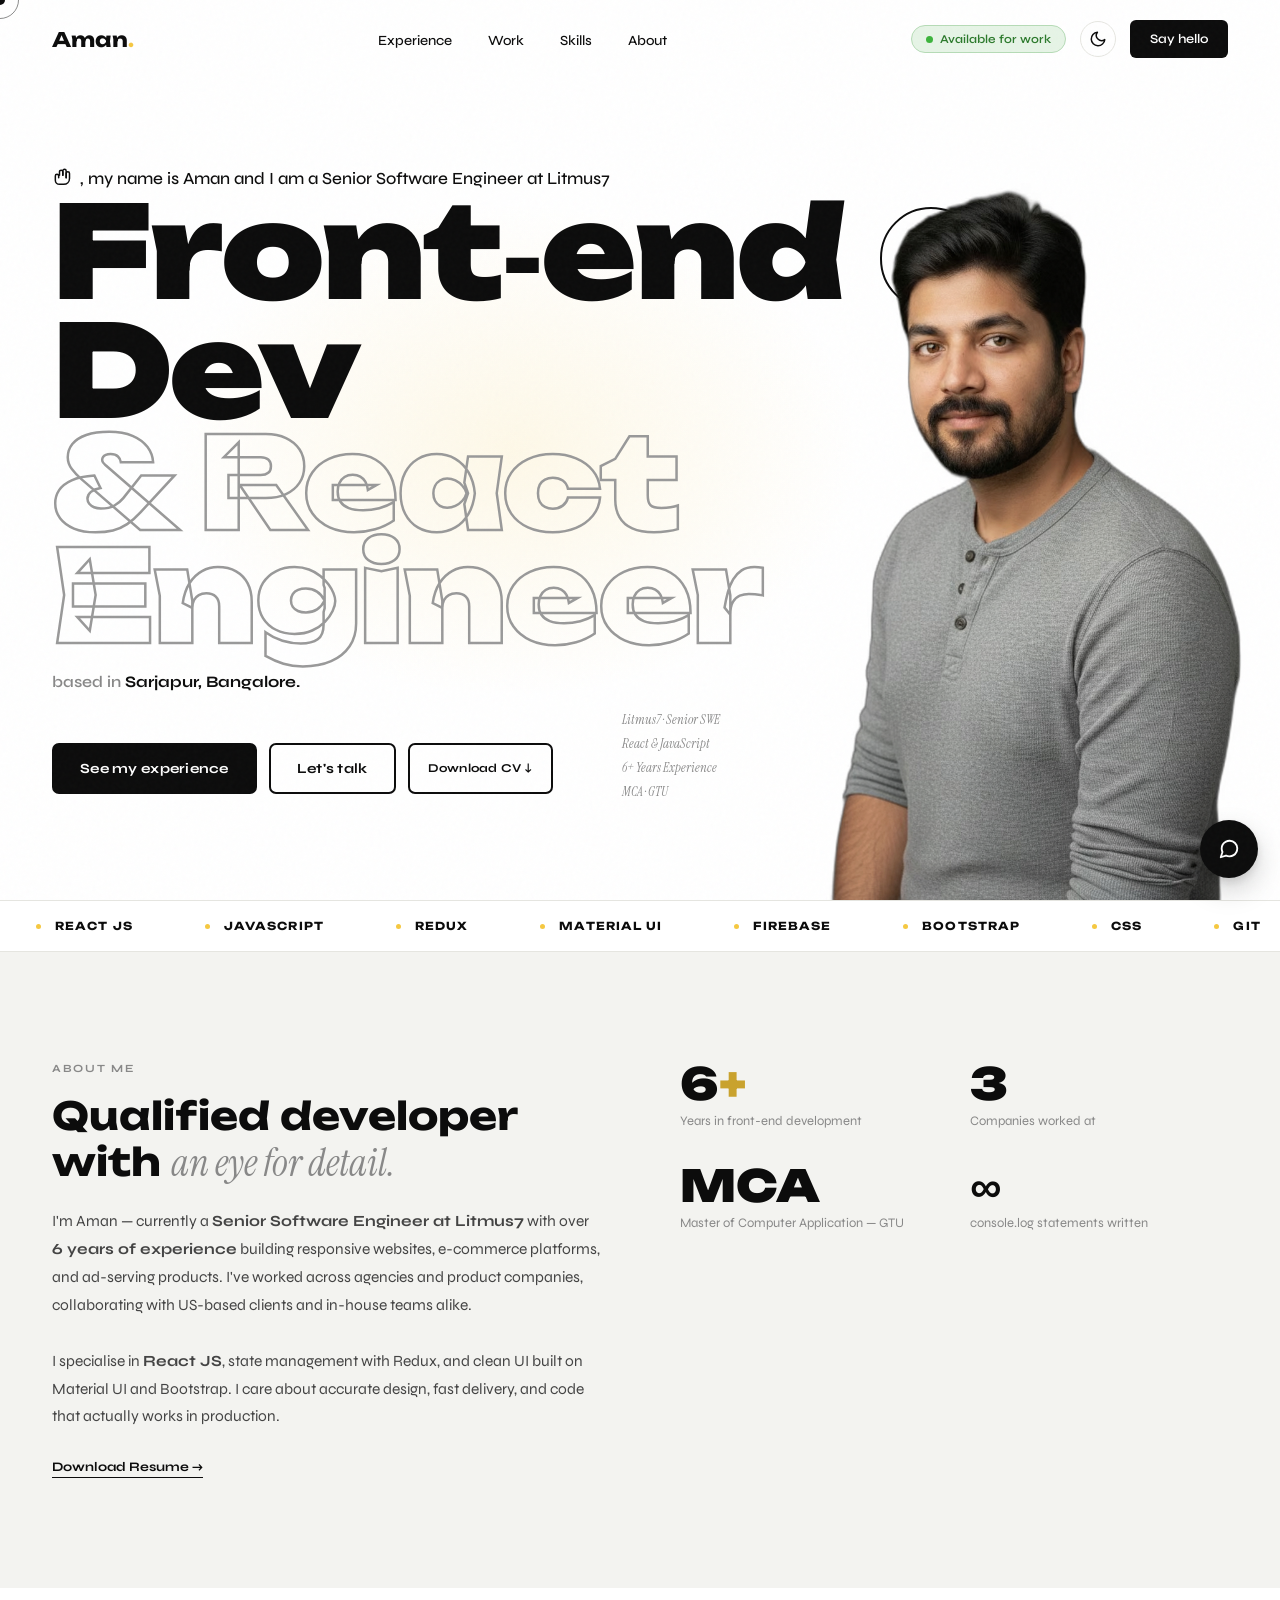
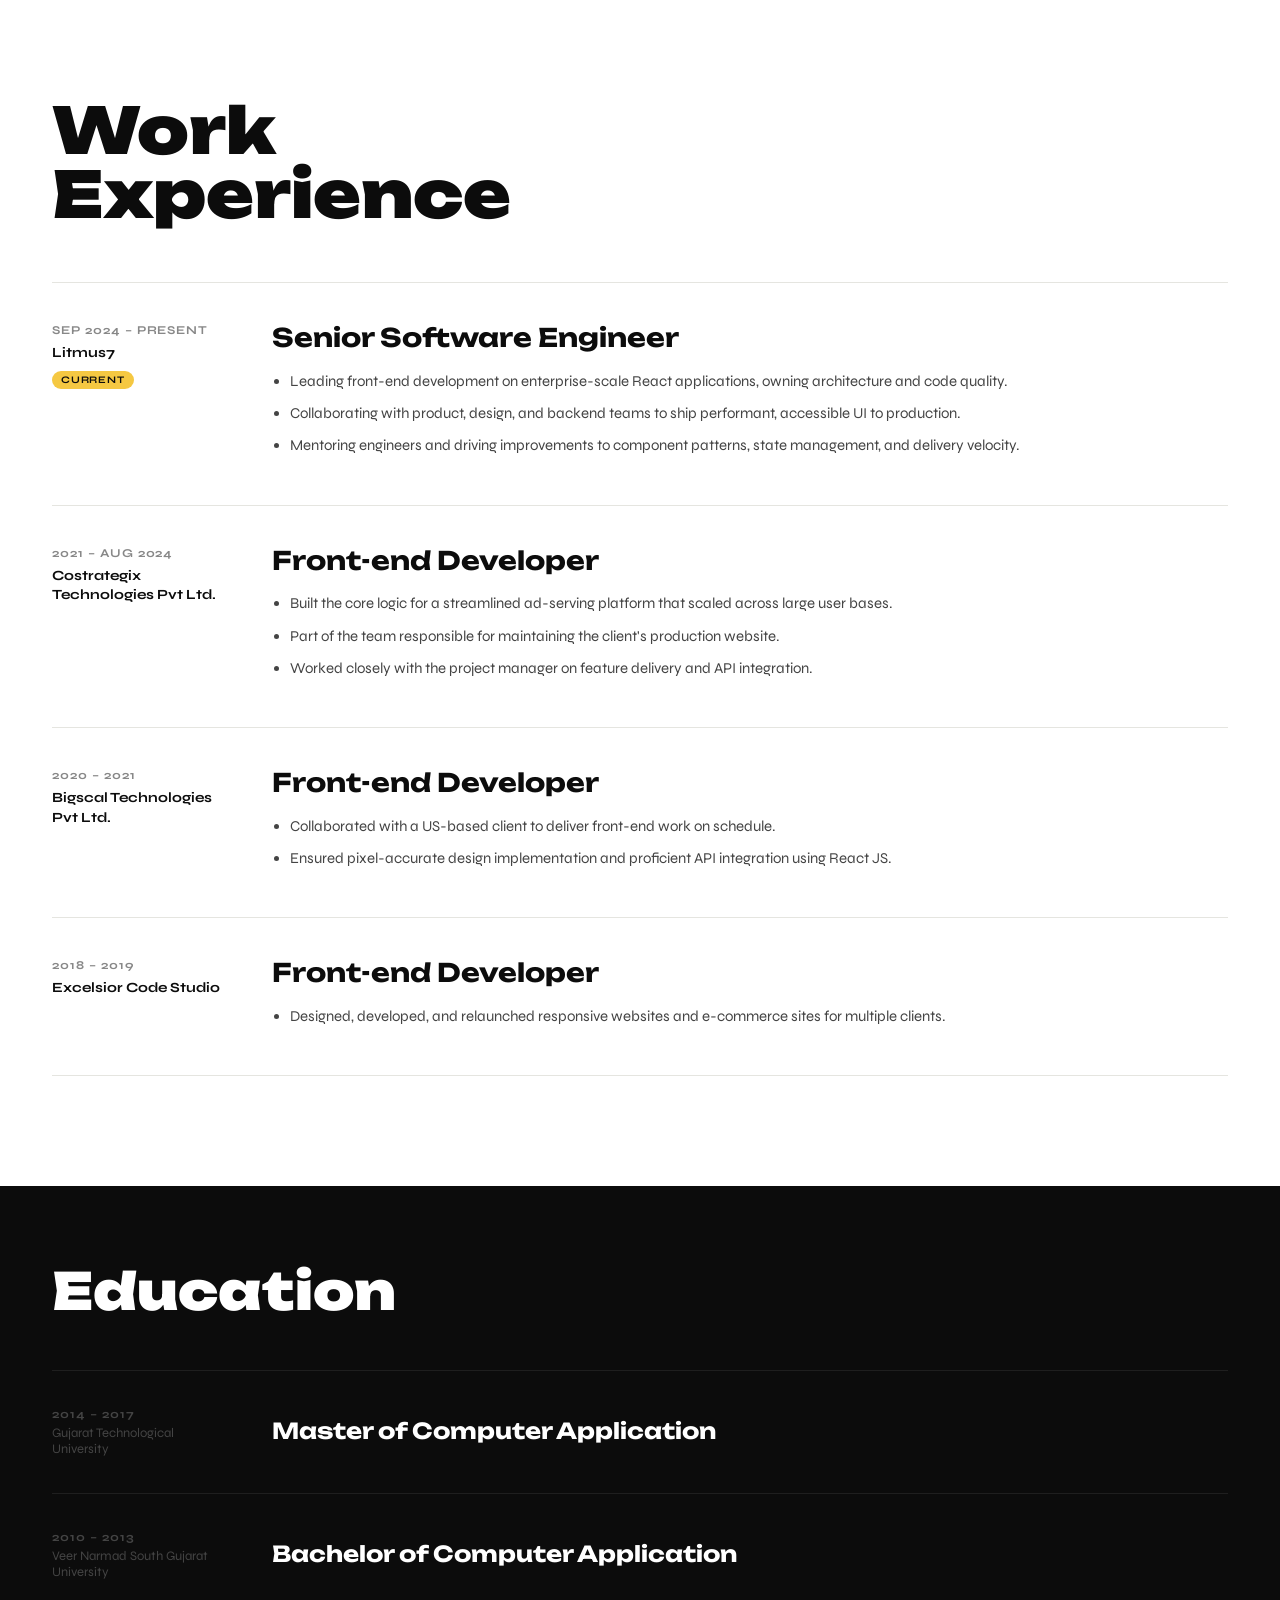
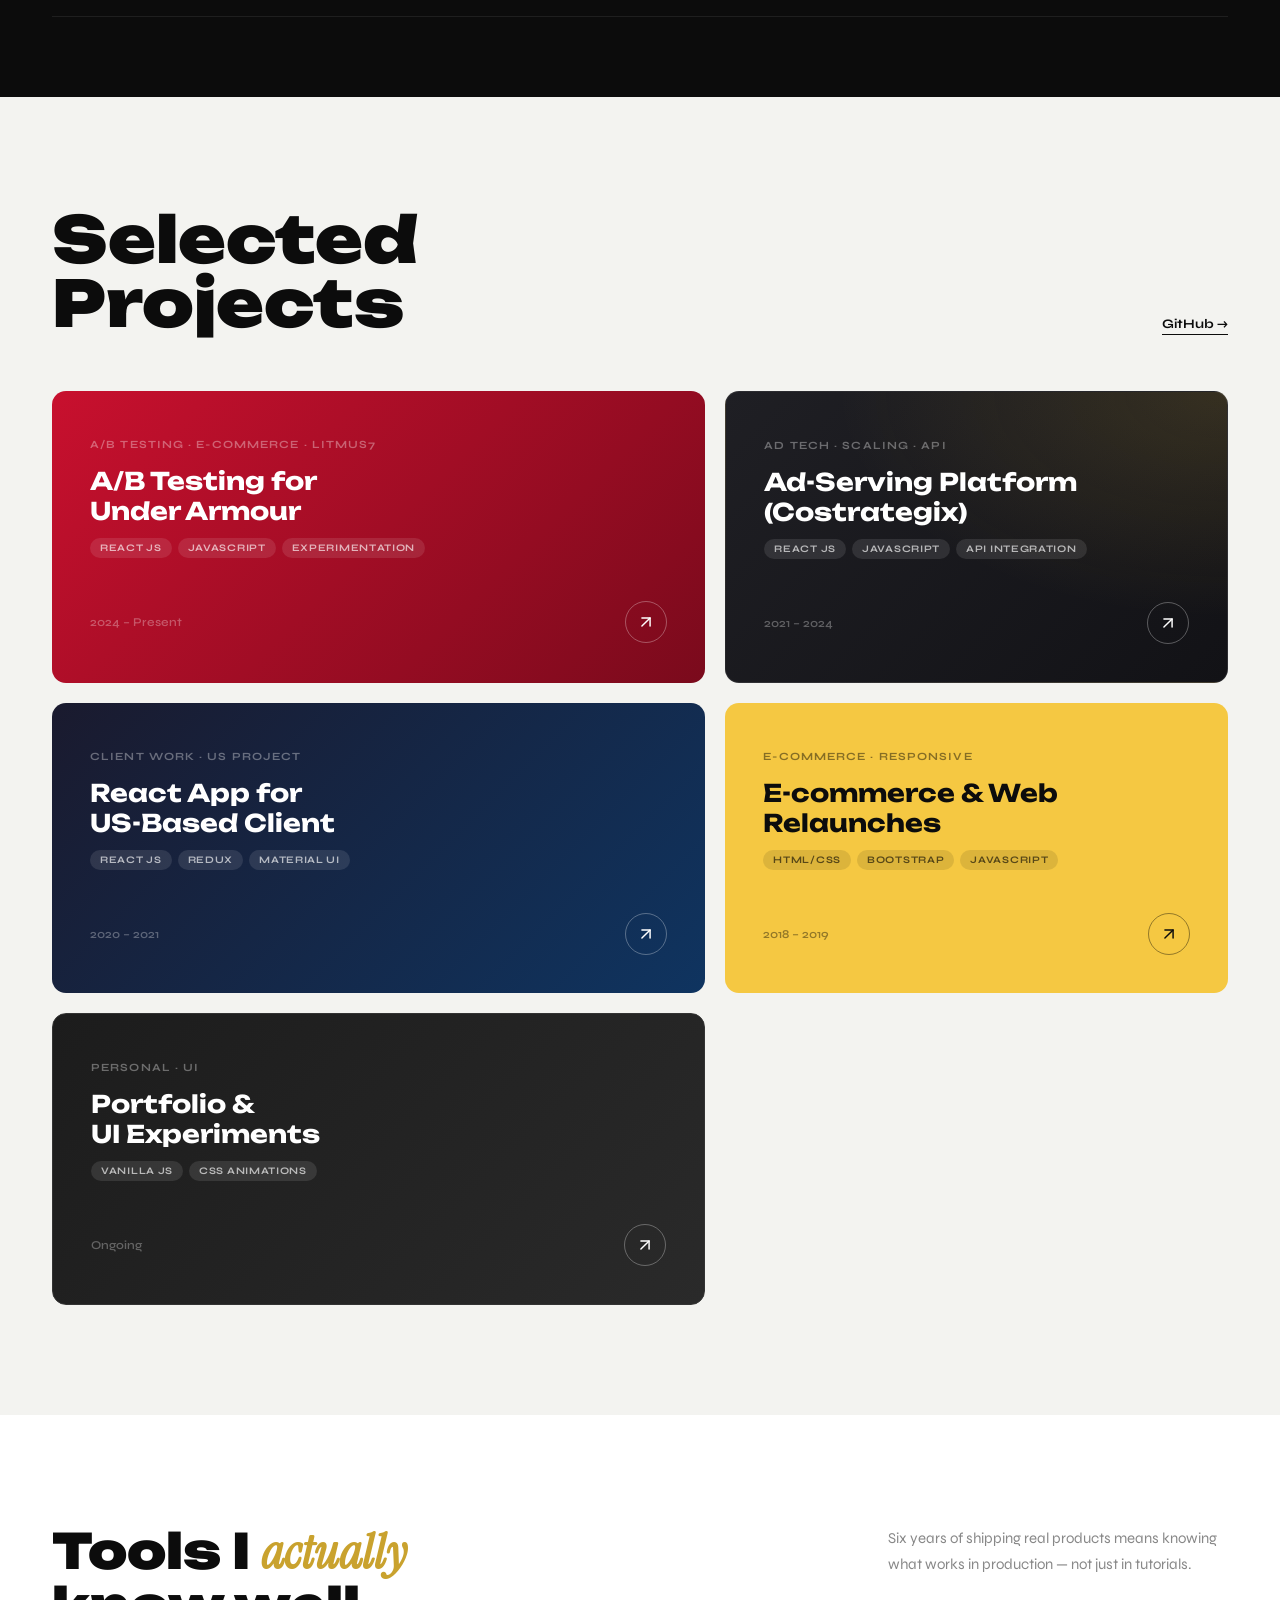
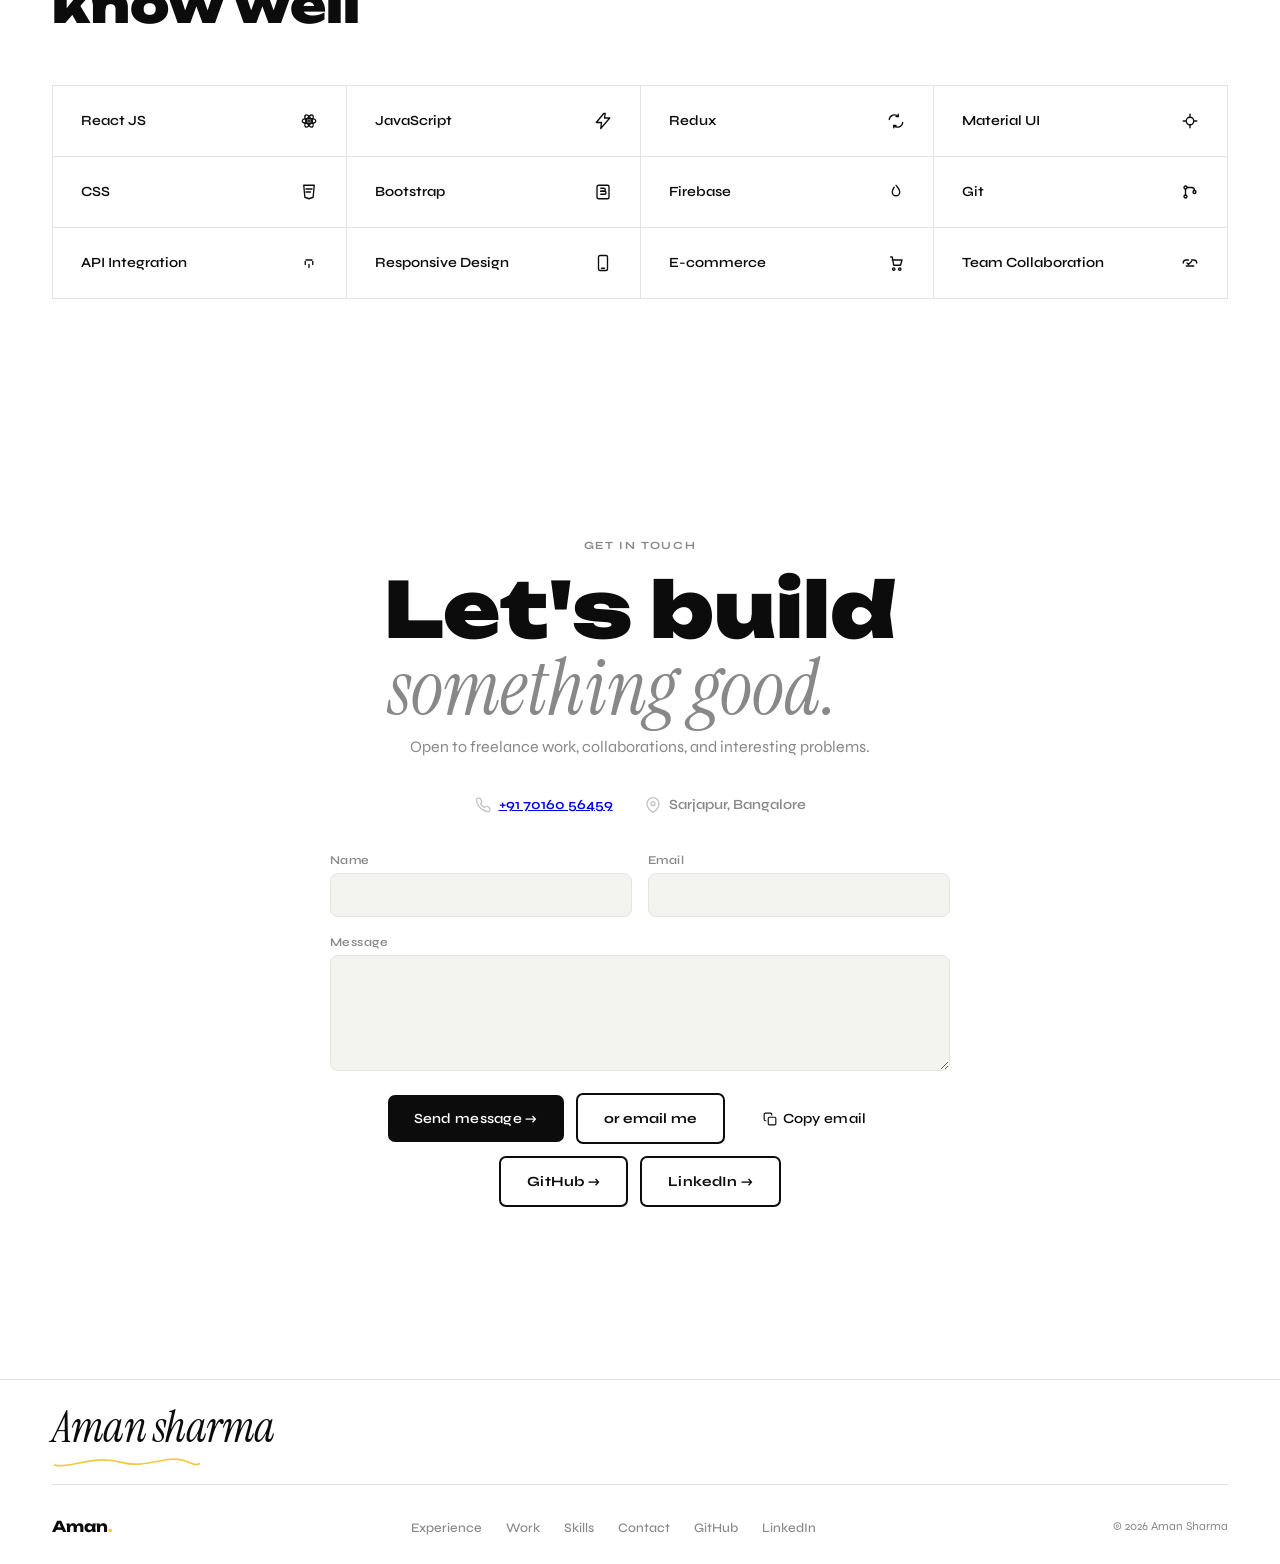
==== index.html @ 831c1699 "Initial commit: portfolio site Static HTML/CSS/JS portfolio for Aman Sharma — Senior Software Engine" ====
<!doctype html>
<html lang="en">
  <head>
    <meta charset="UTF-8" />
    <meta name="viewport" content="width=device-width, initial-scale=1.0" />
    <title>Aman Sharma — Senior Software Engineer</title>

    <meta
      name="description"
      content="Aman Sharma — Senior Software Engineer at Litmus7 with 6+ years building React, JavaScript, and responsive web apps. Based in Sarjapur, Bangalore."
    />
    <meta name="author" content="Aman Sharma" />
    <meta
      name="keywords"
      content="Aman Sharma, Senior Software Engineer, Litmus7, React Developer, JavaScript, Redux, Material UI, Bangalore"
    />
    <meta name="theme-color" content="#0c0c0c" />

    <meta property="og:type" content="website" />
    <meta
      property="og:title"
      content="Aman Sharma — Senior Software Engineer"
    />
    <meta
      property="og:description"
      content="Senior Software Engineer at Litmus7 with 6+ years building React, JavaScript, and responsive web apps."
    />
    <meta property="og:image" content="assets/og-card.jpg" />
    <meta property="og:image:width" content="1200" />
    <meta property="og:image:height" content="630" />
    <meta
      property="og:image:alt"
      content="Aman Sharma — Senior Software Engineer at Litmus7"
    />
    <meta property="og:locale" content="en_US" />

    <meta name="twitter:card" content="summary_large_image" />
    <meta
      name="twitter:title"
      content="Aman Sharma — Senior Software Engineer"
    />
    <meta
      name="twitter:description"
      content="Senior Software Engineer at Litmus7 with 6+ years building React, JavaScript, and responsive web apps."
    />
    <meta name="twitter:image" content="assets/og-card.jpg" />

    <link rel="canonical" href="./" />

    <script type="application/ld+json">
      {
        "@context": "https://schema.org",
        "@type": "Person",
        "name": "Aman Sharma",
        "jobTitle": "Senior Software Engineer",
        "worksFor": {
          "@type": "Organization",
          "name": "Litmus7"
        },
        "alumniOf": [
          {
            "@type": "CollegeOrUniversity",
            "name": "Gujarat Technological University"
          },
          {
            "@type": "CollegeOrUniversity",
            "name": "Veer Narmad South Gujarat University"
          }
        ],
        "address": {
          "@type": "PostalAddress",
          "addressLocality": "Sarjapur, Bangalore",
          "addressCountry": "IN"
        },
        "knowsAbout": [
          "React",
          "JavaScript",
          "Redux",
          "Material UI",
          "Front-end Development",
          "A/B Testing",
          "Responsive Design"
        ],
        "sameAs": [
          "https://github.com/amanpsharma",
          "https://www.linkedin.com/in/amanpsharma/"
        ]
      }
    </script>
    <link rel="icon" type="image/svg+xml" href="assets/favicon.svg" />
    <link
      rel="icon"
      type="image/png"
      sizes="32x32"
      href="assets/favicon-32.png"
    />
    <link
      rel="icon"
      type="image/png"
      sizes="16x16"
      href="assets/favicon-16.png"
    />
    <link
      rel="apple-touch-icon"
      sizes="180x180"
      href="assets/apple-touch-icon.png"
    />
    <link rel="manifest" href="manifest.webmanifest" />

    <link rel="preconnect" href="https://fonts.googleapis.com" />
    <link rel="preconnect" href="https://fonts.gstatic.com" crossorigin />
    <link
      rel="preload"
      as="image"
      href="assets/photo-transparent.webp"
      type="image/webp"
      fetchpriority="high"
    />
    <link
      rel="preload"
      as="style"
      href="https://fonts.googleapis.com/css2?family=Instrument+Serif:ital@0;1&family=Unbounded:wght@400;700;900&family=Syne:wght@400;500;600;700;800&display=swap"
      onload="
        this.onload = null;
        this.rel = 'stylesheet';
      "
    />
    <noscript>
      <link
        rel="stylesheet"
        href="https://fonts.googleapis.com/css2?family=Instrument+Serif:ital@0;1&family=Unbounded:wght@400;700;900&family=Syne:wght@400;500;600;700;800&display=swap"
      />
    </noscript>
    <link rel="stylesheet" href="style.css?v=4" />

    <script>
      (function () {
        try {
          var t = localStorage.getItem("theme");
          if (t === "dark" || t === "light") {
            document.documentElement.setAttribute("data-theme", t);
          }
        } catch (e) {}
      })();
    </script>
    <script defer src="script.js?v=4"></script>

    <!--
      Analytics — pick ONE and replace the placeholder.
      Plausible (privacy-friendly, no cookies, GDPR-safe):
        Replace YOUR_DOMAIN with your deployed domain (e.g. amansharma.dev).
      Google Analytics 4:
        Uncomment the GA block below and replace G-XXXXXXXXXX.
    -->
    <script
      defer
      data-domain="YOUR_DOMAIN"
      src="https://plausible.io/js/script.js"
    ></script>

    <!--
    <script async src="https://www.googletagmanager.com/gtag/js?id=G-XXXXXXXXXX"></script>
    <script>
      window.dataLayer = window.dataLayer || [];
      function gtag(){dataLayer.push(arguments);}
      gtag('js', new Date());
      gtag('config', 'G-XXXXXXXXXX');
    </script>
    -->
  </head>
  <body>
    <div class="cursor" id="cursor" aria-hidden="true"></div>
    <div class="cursor-ring" id="cursorRing" aria-hidden="true"></div>

    <!-- Reusable SVG icon sprite -->
    <svg
      width="0"
      height="0"
      style="position: absolute"
      aria-hidden="true"
      focusable="false"
    >
      <defs>
        <symbol id="i-arrow-up-right" viewBox="0 0 24 24">
          <line
            x1="5"
            y1="19"
            x2="19"
            y2="5"
            stroke="currentColor"
            stroke-width="2.5"
            stroke-linecap="round"
            stroke-linejoin="round"
            fill="none"
          />
          <polyline
            points="5 5 19 5 19 19"
            stroke="currentColor"
            stroke-width="2.5"
            stroke-linecap="round"
            stroke-linejoin="round"
            fill="none"
          />
        </symbol>
      </defs>
    </svg>

    <a href="#hero" class="skip-link">Skip to content</a>

    <!-- NAV -->
    <nav id="mainNav" aria-label="Primary">
      <a href="#hero" class="logo" id="logoHome"
        >Aman<span class="dot">.</span></a
      >
      <ul class="nav-links" id="navLinks">
        <li><a href="#experience" data-section="experience">Experience</a></li>
        <li><a href="#work" data-section="work">Work</a></li>
        <li><a href="#skills" data-section="skills">Skills</a></li>
        <li><a href="#about" data-section="about">About</a></li>
      </ul>
      <div class="nav-right">
        <div class="avail-badge">
          <span class="avail-dot"></span>Available for work
        </div>
        <button
          type="button"
          class="theme-toggle"
          id="themeToggle"
          aria-label="Toggle dark mode"
          aria-pressed="false"
        >
          <svg
            class="theme-icon theme-icon-sun"
            width="18"
            height="18"
            viewBox="0 0 24 24"
            fill="none"
            stroke="currentColor"
            stroke-width="2"
            stroke-linecap="round"
            stroke-linejoin="round"
            aria-hidden="true"
          >
            <circle cx="12" cy="12" r="4" />
            <path
              d="M12 2v2M12 20v2M4.93 4.93l1.41 1.41M17.66 17.66l1.41 1.41M2 12h2M20 12h2M4.93 19.07l1.41-1.41M17.66 6.34l1.41-1.41"
            />
          </svg>
          <svg
            class="theme-icon theme-icon-moon"
            width="18"
            height="18"
            viewBox="0 0 24 24"
            fill="none"
            stroke="currentColor"
            stroke-width="2"
            stroke-linecap="round"
            stroke-linejoin="round"
            aria-hidden="true"
          >
            <path d="M21 12.79A9 9 0 1 1 11.21 3 7 7 0 0 0 21 12.79z" />
          </svg>
        </button>
        <a href="mailto:amanraj_78@yahoo.in" class="nav-cta">Say hello</a>
      </div>
      <button
        class="hamburger"
        id="hamburger"
        aria-label="Toggle menu"
        aria-expanded="false"
        aria-controls="mobileMenu"
      >
        <span></span><span></span><span></span>
      </button>
    </nav>

    <div
      class="mobile-menu"
      id="mobileMenu"
      role="dialog"
      aria-label="Mobile menu"
      aria-hidden="true"
    >
      <a href="#experience" data-mobile-link>Experience</a>
      <a href="#work" data-mobile-link>Work</a>
      <a href="#skills" data-mobile-link>Skills</a>
      <a href="#about" data-mobile-link>About</a>
      <a href="mailto:amanraj_78@yahoo.in" class="m-cta">Say hello →</a>
    </div>

    <!-- HERO -->
    <section class="hero" id="hero">
      <div class="hero-glow"></div>

      <p class="hero-greeting">
        <span class="wave" aria-hidden="true">
          <svg
            width="20"
            height="20"
            viewBox="0 0 24 24"
            fill="none"
            stroke="currentColor"
            stroke-width="1.8"
            stroke-linecap="round"
            stroke-linejoin="round"
          >
            <path d="M9 11V7a2 2 0 114 0v4" />
            <path d="M13 11V6a2 2 0 114 0v8" />
            <path
              d="M17 14V9a2 2 0 114 0v6c0 4-3 7-7 7H9a5 5 0 01-5-5v-5a2 2 0 114 0v2"
            />
          </svg> </span
        >, my name is Aman and I am a Senior Software Engineer at Litmus7
      </p>

      <div>
        <div class="hero-title">
          Front&#8209;end
          <span class="t-arrow" aria-hidden="true">
            <svg viewBox="0 0 24 24"><use href="#i-arrow-up-right" /></svg>
          </span>
          Dev
        </div>
        <span class="hero-title-outline">&amp; React Engineer</span>
      </div>

      <p class="hero-location">based in <span>Sarjapur, Bangalore.</span></p>

      <div class="hero-photo">
        <picture>
          <source srcset="assets/photo-transparent.avif" type="image/avif" />
          <source srcset="assets/photo-transparent.webp" type="image/webp" />
          <img
            src="assets/photo-transparent.png"
            alt="Aman Sharma"
            width="864"
            height="1184"
            loading="eager"
            decoding="async"
            fetchpriority="high"
          />
        </picture>
      </div>

      <div class="brand-tags">
        <span class="brand-tag">Litmus7 · Senior SWE</span>
        <span class="brand-tag">React &amp; JavaScript</span>
        <span class="brand-tag">6+ Years Experience</span>
        <span class="brand-tag">MCA · GTU</span>
      </div>

      <div class="hero-ctas">
        <a href="#experience" class="btn btn-dark">See my experience</a>
        <a href="#contact" class="btn btn-ghost">Let's talk</a>
        <a href="Aman_Resume.pdf" download class="btn btn-ghost btn-sm"
          >Download CV ↓</a
        >
      </div>
    </section>

    <!-- MARQUEE -->
    <div class="marquee-wrap">
      <div class="marquee-track">
        <span class="m-item"><span class="m-dot"></span>React JS</span>
        <span class="m-item"><span class="m-dot"></span>JavaScript</span>
        <span class="m-item"><span class="m-dot"></span>Redux</span>
        <span class="m-item"><span class="m-dot"></span>Material UI</span>
        <span class="m-item"><span class="m-dot"></span>Firebase</span>
        <span class="m-item"><span class="m-dot"></span>Bootstrap</span>
        <span class="m-item"><span class="m-dot"></span>CSS</span>
        <span class="m-item"><span class="m-dot"></span>Git</span>
        <span class="m-item"><span class="m-dot"></span>API Integration</span>
        <span class="m-item"><span class="m-dot"></span>React JS</span>
        <span class="m-item"><span class="m-dot"></span>JavaScript</span>
        <span class="m-item"><span class="m-dot"></span>Redux</span>
        <span class="m-item"><span class="m-dot"></span>Material UI</span>
        <span class="m-item"><span class="m-dot"></span>Firebase</span>
        <span class="m-item"><span class="m-dot"></span>Bootstrap</span>
        <span class="m-item"><span class="m-dot"></span>CSS</span>
        <span class="m-item"><span class="m-dot"></span>Git</span>
        <span class="m-item"><span class="m-dot"></span>API Integration</span>
      </div>
    </div>

    <!-- ABOUT -->
    <section class="section-about" id="about">
      <div>
        <p class="section-label reveal">About me</p>
        <h2 class="about-heading reveal reveal-2">
          Qualified developer<br />with <em>an eye for detail.</em>
        </h2>
        <p class="about-text reveal reveal-5">
          I'm Aman — currently a
          <strong>Senior Software Engineer at Litmus7</strong> with over
          <strong>6 years of experience</strong> building responsive websites,
          e-commerce platforms, and ad-serving products. I've worked across
          agencies and product companies, collaborating with US-based clients
          and in-house teams alike.<br /><br />
          I specialise in <strong>React JS</strong>, state management with
          Redux, and clean UI built on Material UI and Bootstrap. I care about
          accurate design, fast delivery, and code that actually works in
          production.
        </p>
        <a href="Aman_Resume.pdf" download class="resume-link reveal reveal-8"
          >Download Resume →</a
        >
      </div>

      <div class="about-stats">
        <div class="stat-item reveal reveal-3">
          <div class="stat-number">6<span class="accent">+</span></div>
          <div class="stat-label">Years in front-end development</div>
        </div>
        <div class="stat-item reveal reveal-6">
          <div class="stat-number">3</div>
          <div class="stat-label">Companies worked at</div>
        </div>
        <div class="stat-item reveal reveal-9">
          <div class="stat-number">MCA</div>
          <div class="stat-label">Master of Computer Application — GTU</div>
        </div>
        <div class="stat-item reveal reveal-10">
          <div class="stat-number">∞</div>
          <div class="stat-label">console.log statements written</div>
        </div>
      </div>
    </section>

    <!-- EXPERIENCE -->
    <section class="section-experience" id="experience">
      <div class="exp-header">
        <h2 class="exp-title reveal">Work<br />Experience</h2>
      </div>

      <div class="exp-list">
        <div class="exp-item reveal">
          <div class="exp-meta">
            <div class="exp-year">Sep 2024 – Present</div>
            <div class="exp-company">Litmus7</div>
            <span class="exp-badge">Current</span>
          </div>
          <div class="exp-content">
            <h3 class="exp-role">Senior Software Engineer</h3>
            <div class="exp-desc">
              <ul>
                <li>
                  Leading front-end development on enterprise-scale React
                  applications, owning architecture and code quality.
                </li>
                <li>
                  Collaborating with product, design, and backend teams to ship
                  performant, accessible UI to production.
                </li>
                <li>
                  Mentoring engineers and driving improvements to component
                  patterns, state management, and delivery velocity.
                </li>
              </ul>
            </div>
          </div>
        </div>

        <div class="exp-item reveal reveal-2">
          <div class="exp-meta">
            <div class="exp-year">2021 – Aug 2024</div>
            <div class="exp-company">Costrategix Technologies Pvt Ltd.</div>
          </div>
          <div class="exp-content">
            <h3 class="exp-role">Front-end Developer</h3>
            <div class="exp-desc">
              <ul>
                <li>
                  Built the core logic for a streamlined ad-serving platform
                  that scaled across large user bases.
                </li>
                <li>
                  Part of the team responsible for maintaining the client's
                  production website.
                </li>
                <li>
                  Worked closely with the project manager on feature delivery
                  and API integration.
                </li>
              </ul>
            </div>
          </div>
        </div>

        <div class="exp-item reveal reveal-5">
          <div class="exp-meta">
            <div class="exp-year">2020 – 2021</div>
            <div class="exp-company">Bigscal Technologies Pvt Ltd.</div>
          </div>
          <div class="exp-content">
            <h3 class="exp-role">Front-end Developer</h3>
            <div class="exp-desc">
              <ul>
                <li>
                  Collaborated with a US-based client to deliver front-end work
                  on schedule.
                </li>
                <li>
                  Ensured pixel-accurate design implementation and proficient
                  API integration using React JS.
                </li>
              </ul>
            </div>
          </div>
        </div>

        <div class="exp-item reveal reveal-8">
          <div class="exp-meta">
            <div class="exp-year">2018 – 2019</div>
            <div class="exp-company">Excelsior Code Studio</div>
          </div>
          <div class="exp-content">
            <h3 class="exp-role">Front-end Developer</h3>
            <div class="exp-desc">
              <ul>
                <li>
                  Designed, developed, and relaunched responsive websites and
                  e-commerce sites for multiple clients.
                </li>
              </ul>
            </div>
          </div>
        </div>
      </div>
    </section>

    <!-- EDUCATION -->
    <section class="section-education" id="education">
      <h2 class="edu-title reveal">Education</h2>
      <div class="edu-list">
        <div class="edu-item reveal reveal-2">
          <div>
            <div class="edu-year">2014 – 2017</div>
            <div class="edu-uni">Gujarat Technological University</div>
          </div>
          <div class="edu-degree">Master of Computer Application</div>
        </div>
        <div class="edu-item reveal reveal-5">
          <div>
            <div class="edu-year">2010 – 2013</div>
            <div class="edu-uni">Veer Narmad South Gujarat University</div>
          </div>
          <div class="edu-degree">Bachelor of Computer Application</div>
        </div>
      </div>
    </section>

    <!-- WORK / PROJECTS -->
    <section class="section-work" id="work">
      <div class="work-header">
        <h2 class="work-title reveal">Selected<br />Projects</h2>
        <a
          href="https://github.com/amanpsharma"
          target="_blank"
          class="see-all reveal reveal-3"
          >GitHub →</a
        >
      </div>

      <div class="work-grid">
        <div class="wcard wcard-5 reveal">
          <div class="wcard-inner">
            <div>
              <span class="wcard-tag">A/B Testing · E-commerce · Litmus7</span>
              <h3 class="wcard-title">A/B Testing for<br />Under Armour</h3>
              <div class="card-pills">
                <span class="pill pill-light">React JS</span>
                <span class="pill pill-light">JavaScript</span>
                <span class="pill pill-light">Experimentation</span>
              </div>
            </div>
            <div class="wcard-bottom">
              <span class="wcard-year">2024 – Present</span>
              <div class="wcard-arrow" aria-hidden="true">
                <svg width="14" height="14" viewBox="0 0 24 24">
                  <use href="#i-arrow-up-right" />
                </svg>
              </div>
            </div>
          </div>
        </div>

        <div class="wcard wcard-1 reveal reveal-1">
          <div class="wcard-inner">
            <div>
              <span class="wcard-tag">Ad Tech · Scaling · API</span>
              <h3 class="wcard-title">
                Ad-Serving Platform<br />(Costrategix)
              </h3>
              <div class="card-pills">
                <span class="pill pill-light">React JS</span>
                <span class="pill pill-light">JavaScript</span>
                <span class="pill pill-light">API Integration</span>
              </div>
            </div>
            <div class="wcard-bottom">
              <span class="wcard-year">2021 – 2024</span>
              <div class="wcard-arrow" aria-hidden="true">
                <svg width="14" height="14" viewBox="0 0 24 24">
                  <use href="#i-arrow-up-right" />
                </svg>
              </div>
            </div>
          </div>
        </div>

        <div class="wcard wcard-2 reveal reveal-2">
          <div class="wcard-inner">
            <div>
              <span class="wcard-tag">Client Work · US Project</span>
              <h3 class="wcard-title">React App for<br />US-Based Client</h3>
              <div class="card-pills">
                <span class="pill pill-light">React JS</span>
                <span class="pill pill-light">Redux</span>
                <span class="pill pill-light">Material UI</span>
              </div>
            </div>
            <div class="wcard-bottom">
              <span class="wcard-year">2020 – 2021</span>
              <div class="wcard-arrow" aria-hidden="true">
                <svg width="14" height="14" viewBox="0 0 24 24">
                  <use href="#i-arrow-up-right" />
                </svg>
              </div>
            </div>
          </div>
        </div>

        <div class="wcard wcard-3 reveal reveal-1">
          <div class="wcard-inner">
            <div>
              <span class="wcard-tag">E-commerce · Responsive</span>
              <h3 class="wcard-title">E-commerce &amp; Web<br />Relaunches</h3>
              <div class="card-pills">
                <span class="pill pill-dark">HTML/CSS</span>
                <span class="pill pill-dark">Bootstrap</span>
                <span class="pill pill-dark">JavaScript</span>
              </div>
            </div>
            <div class="wcard-bottom">
              <span class="wcard-year">2018 – 2019</span>
              <div class="wcard-arrow" aria-hidden="true">
                <svg width="14" height="14" viewBox="0 0 24 24">
                  <use href="#i-arrow-up-right" />
                </svg>
              </div>
            </div>
          </div>
        </div>

        <div class="wcard wcard-4 reveal reveal-4">
          <div class="wcard-inner">
            <div>
              <span class="wcard-tag">Personal · UI</span>
              <h3 class="wcard-title">Portfolio &amp;<br />UI Experiments</h3>
              <div class="card-pills">
                <span class="pill pill-light">Vanilla JS</span>
                <span class="pill pill-light">CSS Animations</span>
              </div>
            </div>
            <div class="wcard-bottom">
              <span class="wcard-year">Ongoing</span>
              <div class="wcard-arrow" aria-hidden="true">
                <svg width="14" height="14" viewBox="0 0 24 24">
                  <use href="#i-arrow-up-right" />
                </svg>
              </div>
            </div>
          </div>
        </div>
      </div>
    </section>

    <!-- SKILLS -->
    <section class="section-skills" id="skills">
      <div class="skills-top">
        <h2 class="skills-heading reveal">
          Tools I <em>actually</em><br />know well
        </h2>
        <p class="skills-desc reveal reveal-3">
          Six years of shipping real products means knowing what works in
          production — not just in tutorials.
        </p>
      </div>
      <div class="skills-grid">
        <div class="sk reveal">
          React JS
          <span class="sk-icon" aria-hidden="true">
            <svg
              viewBox="0 0 24 24"
              fill="none"
              stroke="currentColor"
              stroke-width="1.7"
              stroke-linecap="round"
              stroke-linejoin="round"
            >
              <circle cx="12" cy="12" r="1.5" />
              <ellipse cx="12" cy="12" rx="9" ry="3.5" />
              <ellipse
                cx="12"
                cy="12"
                rx="9"
                ry="3.5"
                transform="rotate(60 12 12)"
              />
              <ellipse
                cx="12"
                cy="12"
                rx="9"
                ry="3.5"
                transform="rotate(120 12 12)"
              />
            </svg>
          </span>
        </div>
        <div class="sk reveal reveal-1">
          JavaScript
          <span class="sk-icon" aria-hidden="true">
            <svg
              viewBox="0 0 24 24"
              fill="none"
              stroke="currentColor"
              stroke-width="1.8"
              stroke-linecap="round"
              stroke-linejoin="round"
            >
              <path d="M13 2L3 14h7l-1 8 12-14h-7l1-6z" />
            </svg>
          </span>
        </div>
        <div class="sk reveal reveal-2">
          Redux
          <span class="sk-icon" aria-hidden="true">
            <svg
              viewBox="0 0 24 24"
              fill="none"
              stroke="currentColor"
              stroke-width="1.8"
              stroke-linecap="round"
              stroke-linejoin="round"
            >
              <path d="M3 10a7 7 0 0 1 12-4" />
              <path d="M15 3v3h-3" />
              <path d="M21 14a7 7 0 0 1-12 4" />
              <path d="M9 21v-3h3" />
            </svg>
          </span>
        </div>
        <div class="sk reveal reveal-4">
          Material UI
          <span class="sk-icon" aria-hidden="true">
            <svg
              viewBox="0 0 24 24"
              fill="none"
              stroke="currentColor"
              stroke-width="1.8"
              stroke-linecap="round"
              stroke-linejoin="round"
            >
              <path d="M12 3v3" />
              <path d="M21 12h-3" />
              <path d="M12 21v-3" />
              <path d="M3 12h3" />
              <circle cx="12" cy="12" r="5" />
            </svg>
          </span>
        </div>
        <div class="sk reveal reveal-1">
          CSS
          <span class="sk-icon" aria-hidden="true">
            <svg
              viewBox="0 0 24 24"
              fill="none"
              stroke="currentColor"
              stroke-width="1.8"
              stroke-linecap="round"
              stroke-linejoin="round"
            >
              <path d="M5 3h14l-1.5 16-5.5 2-5.5-2L5 3z" />
              <path d="M8 8h8" />
              <path d="M8 12h6" />
            </svg>
          </span>
        </div>
        <div class="sk reveal reveal-2">
          Bootstrap
          <span class="sk-icon" aria-hidden="true">
            <svg
              viewBox="0 0 24 24"
              fill="none"
              stroke="currentColor"
              stroke-width="1.8"
              stroke-linecap="round"
              stroke-linejoin="round"
            >
              <rect x="4" y="3" width="16" height="18" rx="2" />
              <path d="M9 7h4a2 2 0 0 1 0 4H9" />
              <path d="M9 11h5a2 2 0 0 1 0 4H9" />
            </svg>
          </span>
        </div>
        <div class="sk reveal reveal-4">
          Firebase
          <span class="sk-icon" aria-hidden="true">
            <svg
              viewBox="0 0 24 24"
              fill="none"
              stroke="currentColor"
              stroke-width="1.8"
              stroke-linecap="round"
              stroke-linejoin="round"
            >
              <path
                d="M12 3c2 3 5 5 5 9a5 5 0 1 1-10 0c0-2.5 1.5-4.5 2.5-6.5"
              />
            </svg>
          </span>
        </div>
        <div class="sk reveal reveal-5">
          Git
          <span class="sk-icon" aria-hidden="true">
            <svg
              viewBox="0 0 24 24"
              fill="none"
              stroke="currentColor"
              stroke-width="1.8"
              stroke-linecap="round"
              stroke-linejoin="round"
            >
              <circle cx="6" cy="6" r="2" />
              <circle cx="6" cy="18" r="2" />
              <circle cx="18" cy="12" r="2" />
              <path d="M8 6h6a4 4 0 0 1 4 4" />
              <path d="M6 8v8" />
            </svg>
          </span>
        </div>
        <div class="sk reveal reveal-2">
          API Integration
          <span class="sk-icon" aria-hidden="true">
            <svg
              viewBox="0 0 24 24"
              fill="none"
              stroke="currentColor"
              stroke-width="1.8"
              stroke-linecap="round"
              stroke-linejoin="round"
            >
              <path d="M7 10v4" />
              <path d="M17 10v4" />
              <path d="M8 8h8" />
              <path d="M12 14v4" />
            </svg>
          </span>
        </div>
        <div class="sk reveal reveal-4">
          Responsive Design
          <span class="sk-icon" aria-hidden="true">
            <svg
              viewBox="0 0 24 24"
              fill="none"
              stroke="currentColor"
              stroke-width="1.8"
              stroke-linecap="round"
              stroke-linejoin="round"
            >
              <rect x="6" y="2" width="12" height="20" rx="2" />
              <path d="M10 19h4" />
            </svg>
          </span>
        </div>
        <div class="sk reveal reveal-5">
          E-commerce
          <span class="sk-icon" aria-hidden="true">
            <svg
              viewBox="0 0 24 24"
              fill="none"
              stroke="currentColor"
              stroke-width="1.8"
              stroke-linecap="round"
              stroke-linejoin="round"
            >
              <circle cx="9" cy="20" r="1.6" />
              <circle cx="17" cy="20" r="1.6" />
              <path d="M5 4h2l2 11h9l2-7H7" />
            </svg>
          </span>
        </div>
        <div class="sk reveal reveal-7">
          Team Collaboration
          <span class="sk-icon" aria-hidden="true">
            <svg
              viewBox="0 0 24 24"
              fill="none"
              stroke="currentColor"
              stroke-width="1.8"
              stroke-linecap="round"
              stroke-linejoin="round"
            >
              <path d="M8 12l2 2 4-4" />
              <path d="M3 12a4 4 0 0 1 4-4h3" />
              <path d="M21 12a4 4 0 0 0-4-4h-3" />
              <path d="M7 16h10" />
            </svg>
          </span>
        </div>
      </div>
    </section>

    <!-- CONTACT -->
    <section class="section-contact" id="contact">
      <p class="contact-label reveal">Get in touch</p>
      <h2 class="contact-heading reveal reveal-2">
        Let's build<br /><em>something good.</em>
      </h2>
      <p class="contact-sub reveal reveal-5">
        Open to freelance work, collaborations, and interesting problems.
      </p>
      <div class="contact-meta reveal reveal-7">
        <span class="contact-meta-item">
          <svg
            width="16"
            height="16"
            viewBox="0 0 24 24"
            fill="none"
            stroke="currentColor"
            stroke-width="2"
            stroke-linecap="round"
            stroke-linejoin="round"
          >
            <path
              d="M22 16.92v3a2 2 0 01-2.18 2 19.79 19.79 0 01-8.63-3.07 19.5 19.5 0 01-6-6 19.79 19.79 0 01-3.07-8.67A2 2 0 014.11 2h3a2 2 0 012 1.72c.127.96.361 1.903.7 2.81a2 2 0 01-.45 2.11L8.09 9.91a16 16 0 006 6l1.27-1.27a2 2 0 012.11-.45c.907.339 1.85.573 2.81.7A2 2 0 0122 16.92z"
            />
          </svg>
          <a href="tel:+917016056459">+91 70160 56459</a>
        </span>
        <span class="contact-meta-item">
          <svg
            width="16"
            height="16"
            viewBox="0 0 24 24"
            fill="none"
            stroke="currentColor"
            stroke-width="2"
            stroke-linecap="round"
            stroke-linejoin="round"
          >
            <path d="M21 10c0 7-9 13-9 13s-9-6-9-13a9 9 0 0118 0z" />
            <circle cx="12" cy="10" r="3" />
          </svg>
          Sarjapur, Bangalore
        </span>
      </div>
      <form
        class="contact-form reveal reveal-8"
        action="https://formspree.io/f/YOUR_FORM_ID"
        method="POST"
      >
        <div class="cf-row">
          <label class="cf-field">
            <span>Name</span>
            <input type="text" name="name" required autocomplete="name" />
          </label>
          <label class="cf-field">
            <span>Email</span>
            <input type="email" name="email" required autocomplete="email" />
          </label>
        </div>
        <label class="cf-field">
          <span>Message</span>
          <textarea name="message" rows="5" required></textarea>
        </label>
        <input
          type="text"
          name="_gotcha"
          tabindex="-1"
          autocomplete="off"
          aria-hidden="true"
          style="display: none"
        />
        <div class="cf-actions">
          <button type="submit" class="btn btn-dark">Send message →</button>
          <a href="mailto:amanraj_78@yahoo.in" class="btn btn-ghost"
            >or email me</a
          >
          <button
            type="button"
            class="btn btn-ghost btn-copy"
            id="copyEmailBtn"
            data-email="amanraj_78@yahoo.in"
            aria-label="Copy email address to clipboard"
          >
            <svg
              class="btn-copy-icon"
              width="14"
              height="14"
              viewBox="0 0 24 24"
              fill="none"
              stroke="currentColor"
              stroke-width="2"
              stroke-linecap="round"
              stroke-linejoin="round"
              aria-hidden="true"
            >
              <rect x="9" y="9" width="13" height="13" rx="2" ry="2" />
              <path
                d="M5 15H4a2 2 0 0 1-2-2V4a2 2 0 0 1 2-2h9a2 2 0 0 1 2 2v1"
              />
            </svg>
            <span class="btn-copy-label">Copy email</span>
          </button>
          <a
            href="https://github.com/amanpsharma"
            target="_blank"
            rel="noopener"
            class="btn btn-ghost"
            >GitHub →</a
          >
          <a
            href="https://www.linkedin.com/in/amanpsharma/"
            target="_blank"
            rel="noopener"
            class="btn btn-ghost"
            >LinkedIn →</a
          >
        </div>
        <p class="cf-status" id="cfStatus" role="status" aria-live="polite"></p>
      </form>
    </section>

    <!-- FOOTER -->
    <footer>
      <div class="footer-signature" aria-hidden="true">
        <span class="sig-name">Aman sharma</span>
        <svg
          class="sig-swoosh"
          viewBox="0 0 220 28"
          fill="none"
          xmlns="http://www.w3.org/2000/svg"
        >
          <path
            d="M4 20 C 28 26, 58 4, 102 16 C 138 26, 168 4, 196 14 C 204 17, 212 22, 216 18"
            pathLength="1"
            stroke="currentColor"
            stroke-width="2.5"
            stroke-linecap="round"
            stroke-linejoin="round"
          />
        </svg>
      </div>
      <span class="footer-logo"
        >Aman<span style="color: var(--yellow)">.</span></span
      >
      <ul class="footer-links">
        <li><a href="#experience">Experience</a></li>
        <li><a href="#work">Work</a></li>
        <li><a href="#skills">Skills</a></li>
        <li><a href="#contact">Contact</a></li>
        <li>
          <a href="https://github.com/amanpsharma" target="_blank" rel="noopener">GitHub</a>
        </li>
        <li>
          <a href="https://www.linkedin.com/in/amanpsharma/" target="_blank" rel="noopener">LinkedIn</a>
        </li>
      </ul>
      <span class="footer-copy">© 2026 Aman Sharma</span>
    </footer>

    <!-- Chatbot -->
    <button
      type="button"
      class="cb-fab"
      id="cbFab"
      aria-label="Open chat"
      aria-expanded="false"
      aria-controls="cbPanel"
    >
      <svg
        class="cb-icon-chat"
        width="22"
        height="22"
        viewBox="0 0 24 24"
        fill="none"
        stroke="currentColor"
        stroke-width="2"
        stroke-linecap="round"
        stroke-linejoin="round"
        aria-hidden="true"
      >
        <path
          d="M21 11.5a8.38 8.38 0 0 1-.9 3.8 8.5 8.5 0 0 1-7.6 4.7 8.38 8.38 0 0 1-3.8-.9L3 21l1.9-5.7a8.38 8.38 0 0 1-.9-3.8 8.5 8.5 0 0 1 4.7-7.6 8.38 8.38 0 0 1 3.8-.9h.5a8.48 8.48 0 0 1 8 8v.5z"
        />
      </svg>
      <svg
        class="cb-icon-close"
        width="20"
        height="20"
        viewBox="0 0 24 24"
        fill="none"
        stroke="currentColor"
        stroke-width="2.4"
        stroke-linecap="round"
        stroke-linejoin="round"
        aria-hidden="true"
      >
        <line x1="6" y1="6" x2="18" y2="18" />
        <line x1="18" y1="6" x2="6" y2="18" />
      </svg>
    </button>

    <section
      class="cb-panel"
      id="cbPanel"
      role="dialog"
      aria-label="Chat with Aman"
      aria-hidden="true"
    >
      <header class="cb-head">
        <div class="cb-head-info">
          <span class="cb-avatar" aria-hidden="true">A</span>
          <div>
            <div class="cb-head-name">Ask Aman</div>
            <div class="cb-head-status">
              <span class="cb-dot"></span>
              Auto-reply · usually quick
            </div>
          </div>
        </div>
        <button
          type="button"
          class="cb-head-close"
          id="cbClose"
          aria-label="Close chat"
        >
          <svg
            width="18"
            height="18"
            viewBox="0 0 24 24"
            fill="none"
            stroke="currentColor"
            stroke-width="2.2"
            stroke-linecap="round"
            stroke-linejoin="round"
            aria-hidden="true"
          >
            <line x1="6" y1="6" x2="18" y2="18" />
            <line x1="18" y1="6" x2="6" y2="18" />
          </svg>
        </button>
      </header>

      <div
        class="cb-log"
        id="cbLog"
        role="log"
        aria-live="polite"
        aria-atomic="false"
      ></div>

      <div class="cb-suggest" id="cbSuggest" aria-label="Suggested questions">
        <button type="button" data-q="What do you do?">What do you do?</button>
        <button type="button" data-q="Show me your skills">Your skills</button>
        <button type="button" data-q="Where are you working?">
          Current role
        </button>
        <button type="button" data-q="How can I contact you?">Contact</button>
        <button type="button" data-q="Tell me about your projects">
          Projects
        </button>
      </div>

      <form class="cb-input" id="cbForm" autocomplete="off">
        <input
          type="text"
          id="cbInput"
          placeholder="Ask anything…"
          aria-label="Message"
          maxlength="500"
        />
        <button type="submit" aria-label="Send">
          <svg
            width="18"
            height="18"
            viewBox="0 0 24 24"
            fill="none"
            stroke="currentColor"
            stroke-width="2.2"
            stroke-linecap="round"
            stroke-linejoin="round"
            aria-hidden="true"
          >
            <line x1="22" y1="2" x2="11" y2="13" />
            <polygon points="22 2 15 22 11 13 2 9 22 2" />
          </svg>
        </button>
      </form>
    </section>
  </body>
</html>
---- style.css ----
*,
*::before,
*::after {
  margin: 0;
  padding: 0;
  box-sizing: border-box;
}

/* skip link — keyboard a11y */
.skip-link {
  position: absolute;
  top: -100px;
  left: 16px;
  z-index: 10000;
  background: #0c0c0c;
  color: #fff;
  padding: 10px 16px;
  border-radius: 6px;
  font-size: 14px;
  font-weight: 600;
  text-decoration: none;
  transition: top 0.2s;
}
.skip-link:focus {
  top: 16px;
  outline: 2px solid #f5c842;
  outline-offset: 2px;
}

/* restore native cursor on touch / reduced-motion / no-cursor fallback */
html.no-custom-cursor,
html.no-custom-cursor body,
html.no-custom-cursor a,
html.no-custom-cursor button,
html.no-custom-cursor .nav-cta,
html.no-custom-cursor .hamburger {
  cursor: auto;
}
@media (hover: none), (pointer: coarse) {
  body {
    cursor: auto;
  }
  .cursor,
  .cursor-ring {
    display: none !important;
  }
  a,
  button,
  .nav-cta,
  .hamburger {
    cursor: pointer;
  }
}

/* reduced-motion: disable non-essential animation */
@media (prefers-reduced-motion: reduce) {
  *,
  *::before,
  *::after {
    animation-duration: 0.001ms !important;
    animation-iteration-count: 1 !important;
    transition-duration: 0.001ms !important;
    scroll-behavior: auto !important;
  }
  body {
    cursor: auto;
  }
  .cursor,
  .cursor-ring {
    display: none !important;
  }
  .reveal {
    opacity: 1 !important;
    transform: none !important;
  }
  a,
  button {
    cursor: pointer;
  }
}

/* visible focus ring for keyboard users */
a:focus-visible,
button:focus-visible,
input:focus-visible,
textarea:focus-visible {
  outline: 2px solid #f5c842;
  outline-offset: 3px;
  border-radius: 4px;
}

/* reveal stagger delays — replaces inline style="transition-delay:..." */
.reveal-1 {
  transition-delay: 0.04s;
}
.reveal-2 {
  transition-delay: 0.08s;
}
.reveal-3 {
  transition-delay: 0.1s;
}
.reveal-4 {
  transition-delay: 0.12s;
}
.reveal-5 {
  transition-delay: 0.16s;
}
.reveal-6 {
  transition-delay: 0.18s;
}
.reveal-7 {
  transition-delay: 0.2s;
}
.reveal-8 {
  transition-delay: 0.24s;
}
.reveal-9 {
  transition-delay: 0.26s;
}
.reveal-10 {
  transition-delay: 0.34s;
}

:root {
  --black: #0c0c0c;
  --white: #ffffff;
  --yellow: #f5c842;
  --ydim: #c9a22e;
  --gray: #888;
  --light: #f3f3f0;
  --mid: #e5e5e0;

  /* semantic — flip in dark mode */
  --fg-soft: #444;
  --nav-bg: rgba(255, 255, 255, 0.9);
  --menu-bg: rgba(255, 255, 255, 0.97);
  --cursor-ring: rgba(0, 0, 0, 0.45);
  --shadow-nav: 0 1px 32px rgba(0, 0, 0, 0.07);
  --text-stroke: #999;
  --grain-opacity: 0.025;
  color-scheme: light;
}

[data-theme="dark"] {
  --black: #f2f2ec;
  --white: #0c0c0c;
  --gray: #999;
  --light: #161616;
  --mid: #2a2a2a;

  --fg-soft: #c4c4be;
  --nav-bg: rgba(14, 14, 14, 0.85);
  --menu-bg: rgba(14, 14, 14, 0.97);
  --cursor-ring: rgba(255, 255, 255, 0.5);
  --shadow-nav: 0 1px 32px rgba(0, 0, 0, 0.6);
  --text-stroke: #555;
  --grain-opacity: 0.04;
  color-scheme: dark;
}

@media (prefers-color-scheme: dark) {
  :root:not([data-theme="light"]) {
    --black: #f2f2ec;
    --white: #0c0c0c;
    --gray: #999;
    --light: #161616;
    --mid: #2a2a2a;
    --fg-soft: #c4c4be;
    --nav-bg: rgba(14, 14, 14, 0.85);
    --menu-bg: rgba(14, 14, 14, 0.97);
    --cursor-ring: rgba(255, 255, 255, 0.5);
    --shadow-nav: 0 1px 32px rgba(0, 0, 0, 0.6);
    --text-stroke: #555;
    --grain-opacity: 0.04;
    color-scheme: dark;
  }
}

html {
  scroll-behavior: smooth;
}
body {
  font-family: "Syne", sans-serif;
  background: var(--white);
  color: var(--black);
  overflow-x: hidden;
  cursor: none;
}

/* grain */
body::before {
  content: "";
  position: fixed;
  inset: 0;
  background-image: url("data:image/svg+xml,%3Csvg viewBox='0 0 256 256' xmlns='http://www.w3.org/2000/svg'%3E%3Cfilter id='n'%3E%3CfeTurbulence type='fractalNoise' baseFrequency='0.9' numOctaves='4' stitchTiles='stitch'/%3E%3C/filter%3E%3Crect width='100%25' height='100%25' filter='url(%23n)'/%3E%3C/svg%3E");
  opacity: var(--grain-opacity);
  pointer-events: none;
  z-index: 9000;
}

/* cursor */
.cursor {
  position: fixed;
  width: 10px;
  height: 10px;
  background: var(--black);
  border-radius: 50%;
  pointer-events: none;
  z-index: 9999;
  transform: translate(-50%, -50%);
  transition:
    width 0.2s,
    height 0.2s,
    background 0.2s;
}
.cursor-ring {
  position: fixed;
  width: 38px;
  height: 38px;
  border: 1.5px solid var(--cursor-ring);
  border-radius: 50%;
  pointer-events: none;
  z-index: 9998;
  transform: translate(-50%, -50%);
  transition:
    width 0.15s,
    height 0.15s,
    border-color 0.15s;
}
.cursor.big {
  width: 18px;
  height: 18px;
  background: var(--yellow);
}
.cursor-ring.big {
  width: 56px;
  height: 56px;
  border-color: var(--yellow);
}

/* NAV */
nav {
  position: fixed;
  top: 0;
  left: 0;
  right: 0;
  z-index: 500;
  display: flex;
  align-items: center;
  justify-content: space-between;
  padding: 20px 52px;
  background: var(--nav-bg);
  backdrop-filter: blur(16px);
  transition:
    box-shadow 0.3s,
    background 0.3s;
}
nav.scrolled {
  box-shadow: var(--shadow-nav);
}

.logo {
  font-family: "Unbounded", sans-serif;
  font-size: 20px;
  font-weight: 700;
  color: var(--black);
  text-decoration: none;
}
.logo .dot {
  color: var(--yellow);
}

.nav-links {
  display: flex;
  gap: 36px;
  list-style: none;
}
.nav-links a {
  font-size: 14px;
  font-weight: 500;
  color: var(--black);
  text-decoration: none;
  opacity: 0.5;
  transition: opacity 0.2s;
  position: relative;
}
.nav-links a::after {
  content: "";
  position: absolute;
  bottom: -3px;
  left: 0;
  right: 0;
  height: 1.5px;
  background: var(--black);
  transform: scaleX(0);
  transition: transform 0.25s;
}
.nav-links a.active,
.nav-links a:hover {
  opacity: 1;
}
.nav-links a.active::after {
  transform: scaleX(1);
}

.nav-right {
  display: flex;
  align-items: center;
  gap: 14px;
}

.avail-badge {
  display: flex;
  align-items: center;
  gap: 7px;
  font-size: 12px;
  font-weight: 600;
  color: #2c7a2c;
  background: #e6f4e6;
  border: 1px solid #b6dbb6;
  padding: 6px 14px;
  border-radius: 100px;
}
.avail-dot {
  width: 7px;
  height: 7px;
  background: #3cb43c;
  border-radius: 50%;
  animation: pulse-green 2s infinite;
}
@keyframes pulse-green {
  0%,
  100% {
    box-shadow: 0 0 0 0 rgba(60, 180, 60, 0.5);
  }
  50% {
    box-shadow: 0 0 0 5px rgba(60, 180, 60, 0);
  }
}

.nav-cta {
  background: var(--black);
  color: var(--white);
  border: none;
  padding: 11px 20px;
  font-family: "Syne", sans-serif;
  font-size: 13px;
  font-weight: 600;
  border-radius: 6px;
  cursor: none;
  text-decoration: none;
  transition:
    background 0.2s,
    transform 0.2s;
}
.nav-cta:hover {
  filter: brightness(0.85);
  transform: translateY(-1px);
}

/* theme toggle */
.theme-toggle {
  width: 36px;
  height: 36px;
  display: inline-flex;
  align-items: center;
  justify-content: center;
  background: transparent;
  border: 1px solid var(--mid);
  border-radius: 50%;
  color: var(--black);
  cursor: none;
  padding: 0;
  transition:
    background 0.2s,
    border-color 0.2s,
    transform 0.2s;
}
.theme-toggle:hover {
  background: var(--light);
  transform: scale(1.05);
}
.theme-icon {
  display: none;
}
.theme-icon-moon {
  display: block;
}
[data-theme="dark"] .theme-icon-moon {
  display: none;
}
[data-theme="dark"] .theme-icon-sun {
  display: block;
}
@media (prefers-color-scheme: dark) {
  :root:not([data-theme="light"]) .theme-icon-moon {
    display: none;
  }
  :root:not([data-theme="light"]) .theme-icon-sun {
    display: block;
  }
}

/* hamburger */
.hamburger {
  display: none;
  flex-direction: column;
  justify-content: center;
  gap: 5px;
  width: 36px;
  height: 36px;
  background: none;
  border: none;
  cursor: none;
  padding: 4px;
}
.hamburger span {
  display: block;
  height: 2px;
  background: var(--black);
  border-radius: 2px;
  transition:
    transform 0.3s,
    opacity 0.3s;
}
.hamburger.open span:nth-child(1) {
  transform: translateY(7px) rotate(45deg);
}
.hamburger.open span:nth-child(2) {
  opacity: 0;
}
.hamburger.open span:nth-child(3) {
  transform: translateY(-7px) rotate(-45deg);
}

.mobile-menu {
  display: none;
  position: fixed;
  top: 68px;
  left: 0;
  right: 0;
  background: var(--menu-bg);
  backdrop-filter: blur(20px);
  padding: 32px 28px 40px;
  border-bottom: 1px solid var(--mid);
  z-index: 499;
  flex-direction: column;
  gap: 28px;
  opacity: 0;
  transform: translateY(-16px);
  transition:
    transform 0.3s,
    opacity 0.3s;
}
.mobile-menu.open {
  display: flex;
  opacity: 1;
  transform: translateY(0);
}
.mobile-menu a {
  font-family: "Unbounded", sans-serif;
  font-size: 22px;
  font-weight: 700;
  color: var(--black);
  text-decoration: none;
  opacity: 0.5;
  transition: opacity 0.2s;
}
.mobile-menu a:hover {
  opacity: 1;
}
.mobile-menu .m-cta {
  background: var(--black);
  color: var(--white);
  padding: 16px 24px;
  border-radius: 8px;
  font-size: 14px;
  font-weight: 600;
  text-align: center;
  opacity: 1;
}

/* HERO */
.hero {
  min-height: 100vh;
  display: flex;
  flex-direction: column;
  justify-content: center;
  padding: 140px 52px 80px;
  position: relative;
  overflow: hidden;
}
.hero-glow {
  position: absolute;
  top: 50%;
  left: 40%;
  transform: translate(-50%, -50%);
  width: 700px;
  height: 500px;
  background: radial-gradient(
    ellipse,
    rgba(245, 200, 66, 0.12) 0%,
    transparent 70%
  );
  pointer-events: none;
}

.hero-greeting {
  font-size: 17px;
  font-weight: 500;
  display: flex;
  align-items: center;
  gap: 8px;
  opacity: 0;
  animation: fadeUp 0.6s ease forwards 0.15s;
}
.wave {
  display: inline-block;
  animation: wave 2.5s ease-in-out infinite 1.2s;
  transform-origin: 70% 80%;
}
@keyframes wave {
  0%,
  100% {
    transform: rotate(0);
  }
  15% {
    transform: rotate(20deg);
  }
  30% {
    transform: rotate(-8deg);
  }
  45% {
    transform: rotate(16deg);
  }
  60% {
    transform: rotate(-4deg);
  }
}

.hero-title {
  font-family: "Unbounded", sans-serif;
  font-size: clamp(64px, 10vw, 148px);
  font-weight: 900;
  line-height: 0.88;
  letter-spacing: -0.02em;
  margin-top: 4px;
  opacity: 0;
  animation: fadeUp 0.7s ease forwards 0.3s;
}
.hero-title-outline {
  font-family: "Unbounded", sans-serif;
  font-size: clamp(64px, 10vw, 148px);
  font-weight: 900;
  line-height: 0.88;
  letter-spacing: -0.02em;
  color: transparent;
  -webkit-text-stroke: 2.5px var(--text-stroke);
  display: block;
  opacity: 0;
  animation: fadeUp 0.7s ease forwards 0.46s;
}
.t-arrow {
  display: inline-flex;
  align-items: center;
  justify-content: center;
  width: clamp(58px, 8vw, 110px);
  height: clamp(58px, 8vw, 110px);
  background: var(--white);
  border: 2.5px solid var(--black);
  border-radius: 50%;
  margin: 0 10px;
  vertical-align: middle;
  position: relative;
  top: -4px;
}
.t-arrow svg {
  width: 38%;
  height: 38%;
}

.hero-location {
  font-size: 16px;
  font-weight: 600;
  color: var(--gray);
  margin-top: 20px;
  opacity: 0;
  animation: fadeUp 0.6s ease forwards 0.6s;
}
.hero-location span {
  color: var(--black);
  font-weight: 700;
}

/* Photo */
.hero-photo {
  position: absolute;
  right: 0;
  bottom: 0;
  width: clamp(320px, 42vw, 640px);
  z-index: 4;
  opacity: 0;
  animation: fadeUp 0.8s ease forwards 0.5s;
}
.hero-photo img {
  width: 100%;
  height: auto;
  display: block;
  border-radius: 12px 0 0 0;
  filter: grayscale(8%);
}
/* fallback if no img */
.hero-photo-placeholder {
  width: 100%;
  aspect-ratio: 3/4;
  background: var(--light);
  border-radius: 12px 12px 0 0;
  border: 1.5px dashed #ccc;
  display: flex;
  flex-direction: column;
  align-items: center;
  justify-content: center;
  gap: 10px;
}
.hero-photo-placeholder p {
  font-size: 12px;
  color: #aaa;
  text-align: center;
  padding: 0 16px;
}

.brand-tags {
  position: absolute;
  right: calc(clamp(320px, 42vw, 640px) + 22px);
  bottom: 100px;
  display: flex;
  flex-direction: column;
  gap: 7px;
  opacity: 0;
  animation: fadeIn 0.8s ease forwards 0.9s;
}
.brand-tag {
  font-family: "Instrument Serif", serif;
  font-style: italic;
  font-size: 13px;
  color: var(--gray);
}

.hero-ctas {
  display: flex;
  gap: 12px;
  flex-wrap: wrap;
  margin-top: 52px;
  opacity: 0;
  animation: fadeUp 0.6s ease forwards 0.76s;
}
.btn {
  display: inline-flex;
  align-items: center;
  gap: 8px;
  padding: 15px 26px;
  font-family: "Syne", sans-serif;
  font-size: 14px;
  font-weight: 700;
  border-radius: 7px;
  cursor: none;
  letter-spacing: 0.02em;
  text-decoration: none;
  transition:
    transform 0.2s,
    background 0.2s,
    color 0.2s,
    border-color 0.2s;
}
.btn:hover {
  transform: translateY(-2px);
}
.btn-dark {
  background: var(--black);
  color: var(--white);
  border: 2px solid var(--black);
}
.btn-dark:hover {
  filter: brightness(0.85);
}
[data-theme="dark"] .btn-dark:hover,
:root:not([data-theme="light"]) .btn-dark:hover {
  filter: brightness(1.1);
}
.btn-ghost {
  background: transparent;
  color: var(--black);
  border: 2px solid var(--black);
}
.btn-ghost:hover {
  background: var(--black);
  color: var(--white);
}
.btn-sm {
  padding: 11px 18px;
  font-size: 12px;
}

/* MARQUEE */
.marquee-wrap {
  border-top: 1px solid var(--mid);
  border-bottom: 1px solid var(--mid);
  overflow: hidden;
}
.marquee-track {
  display: flex;
  width: max-content;
  animation: marquee 22s linear infinite;
}
.marquee-track:hover {
  animation-play-state: paused;
}
.m-item {
  font-family: "Unbounded", sans-serif;
  font-size: 11px;
  font-weight: 700;
  letter-spacing: 0.1em;
  text-transform: uppercase;
  padding: 18px 36px;
  display: flex;
  align-items: center;
  gap: 14px;
  flex-shrink: 0;
  white-space: nowrap;
}
.m-dot {
  width: 5px;
  height: 5px;
  background: var(--yellow);
  border-radius: 50%;
}
@keyframes marquee {
  from {
    transform: translateX(0);
  }
  to {
    transform: translateX(-50%);
  }
}

/* ABOUT */
.section-about {
  padding: 110px 52px;
  background: var(--light);
  display: grid;
  grid-template-columns: 1fr 1fr;
  gap: 80px;
  align-items: start;
}
.section-label {
  font-size: 11px;
  font-weight: 700;
  letter-spacing: 0.15em;
  text-transform: uppercase;
  color: var(--gray);
  margin-bottom: 18px;
}
.about-heading {
  font-family: "Unbounded", sans-serif;
  font-size: clamp(24px, 3vw, 42px);
  font-weight: 700;
  line-height: 1.2;
}
.about-heading em {
  font-family: "Instrument Serif", serif;
  font-style: italic;
  font-weight: 400;
  color: var(--gray);
}
.about-text {
  font-size: 15.5px;
  line-height: 1.8;
  color: var(--fg-soft);
  margin-top: 22px;
}
.resume-link {
  display: inline-flex;
  align-items: center;
  gap: 8px;
  margin-top: 28px;
  font-size: 13px;
  font-weight: 700;
  color: var(--black);
  text-decoration: none;
  border-bottom: 1.5px solid var(--black);
  padding-bottom: 2px;
  transition: opacity 0.2s;
}
.resume-link:hover {
  opacity: 0.5;
}

.about-stats {
  display: grid;
  grid-template-columns: 1fr 1fr;
  gap: 32px;
}
.stat-number {
  font-family: "Unbounded", sans-serif;
  font-size: 44px;
  font-weight: 900;
  line-height: 1;
}
.accent {
  color: var(--ydim);
}
.stat-label {
  font-size: 13px;
  color: var(--gray);
  margin-top: 6px;
  line-height: 1.5;
}

/* EXPERIENCE */
.section-experience {
  padding: 110px 52px;
  background: var(--white);
}
.exp-header {
  margin-bottom: 56px;
}
.exp-title {
  font-family: "Unbounded", sans-serif;
  font-size: clamp(32px, 5vw, 64px);
  font-weight: 900;
  line-height: 1;
}

.exp-list {
  display: flex;
  flex-direction: column;
  gap: 0;
}
.exp-item {
  display: grid;
  grid-template-columns: 180px 1fr;
  gap: 40px;
  padding: 40px 0;
  border-bottom: 1px solid var(--mid);
  align-items: start;
}
.exp-item:first-child {
  border-top: 1px solid var(--mid);
}

.exp-meta {
}
.exp-year {
  font-size: 12px;
  font-weight: 700;
  letter-spacing: 0.08em;
  text-transform: uppercase;
  color: var(--gray);
  margin-bottom: 6px;
}
.exp-company {
  font-size: 14px;
  font-weight: 700;
  color: var(--black);
  line-height: 1.4;
}
.exp-badge {
  display: inline-block;
  margin-top: 8px;
  font-size: 10px;
  font-weight: 700;
  letter-spacing: 0.08em;
  text-transform: uppercase;
  background: var(--yellow);
  color: var(--black);
  padding: 3px 9px;
  border-radius: 100px;
}

.exp-content {
}
.exp-role {
  font-family: "Unbounded", sans-serif;
  font-size: clamp(18px, 2vw, 26px);
  font-weight: 700;
  line-height: 1.2;
  margin-bottom: 14px;
}
.exp-desc {
  font-size: 15px;
  line-height: 1.75;
  color: var(--fg-soft);
}
.exp-desc li {
  margin-left: 18px;
  margin-bottom: 6px;
}

/* EDUCATION */
.section-education {
  padding: 80px 52px;
  background: var(--black);
  color: var(--white);
}
.edu-title {
  font-family: "Unbounded", sans-serif;
  font-size: clamp(30px, 4vw, 52px);
  font-weight: 900;
  line-height: 1;
  margin-bottom: 52px;
}
.edu-list {
  display: flex;
  flex-direction: column;
  gap: 0;
}
.edu-item {
  display: grid;
  grid-template-columns: 180px 1fr;
  gap: 40px;
  padding: 36px 0;
  border-bottom: 1px solid rgba(255, 255, 255, 0.08);
  align-items: center;
}
.edu-item:first-child {
  border-top: 1px solid rgba(255, 255, 255, 0.08);
}
[data-theme="dark"] .edu-item,
[data-theme="dark"] .edu-item:first-child {
  border-color: rgba(0, 0, 0, 0.15);
}
@media (prefers-color-scheme: dark) {
  :root:not([data-theme="light"]) .edu-item,
  :root:not([data-theme="light"]) .edu-item:first-child {
    border-color: rgba(0, 0, 0, 0.15);
  }
}
.edu-year {
  font-size: 12px;
  font-weight: 700;
  letter-spacing: 0.08em;
  text-transform: uppercase;
  color: var(--fg-soft);
}
.edu-uni {
  font-size: 13px;
  color: var(--fg-soft);
  margin-top: 4px;
}
.edu-degree {
  font-family: "Unbounded", sans-serif;
  font-size: clamp(15px, 1.8vw, 22px);
  font-weight: 700;
  line-height: 1.3;
}

/* WORK */
.section-work {
  padding: 110px 52px;
  background: var(--light);
}
.work-header {
  display: flex;
  align-items: flex-end;
  justify-content: space-between;
  margin-bottom: 56px;
}
.work-title {
  font-family: "Unbounded", sans-serif;
  font-size: clamp(32px, 5vw, 64px);
  font-weight: 900;
  line-height: 1;
}
.see-all {
  font-size: 13px;
  font-weight: 700;
  color: var(--black);
  text-decoration: none;
  border-bottom: 1.5px solid var(--black);
  padding-bottom: 2px;
  transition: opacity 0.2s;
}
.see-all:hover {
  opacity: 0.4;
}

.work-grid {
  display: grid;
  grid-template-columns: 1.3fr 1fr;
  gap: 20px;
}
.wcard {
  border-radius: 14px;
  overflow: hidden;
  cursor: none;
  transition: transform 0.35s ease;
  position: relative;
}
.wcard:hover {
  transform: translateY(-7px);
}
.wcard-inner {
  padding: 42px 38px 38px;
  min-height: 290px;
  display: flex;
  flex-direction: column;
  justify-content: space-between;
}
.wcard-1 {
  background:
    radial-gradient(
      ellipse at top right,
      rgba(245, 200, 66, 0.14),
      transparent 55%
    ),
    linear-gradient(135deg, #1f1f24, #121216);
  border: 1px solid rgba(255, 255, 255, 0.08);
}
.wcard-2 {
  background: linear-gradient(135deg, #1a1a2e, #0f3460);
}
.wcard-3 {
  background: var(--yellow);
}
.wcard-4 {
  background: linear-gradient(135deg, #1c1c1c, #2a2a2a);
  border: 1px solid #333;
}
.wcard-5 {
  background: linear-gradient(135deg, #c8102e, #7a0a1c);
}

.wcard-tag {
  font-size: 11px;
  font-weight: 700;
  letter-spacing: 0.1em;
  text-transform: uppercase;
}
.wcard-1 .wcard-tag,
.wcard-2 .wcard-tag,
.wcard-4 .wcard-tag,
.wcard-5 .wcard-tag {
  color: rgba(255, 255, 255, 0.35);
}
.wcard-3 .wcard-tag {
  color: rgba(0, 0, 0, 0.45);
}

.wcard-title {
  font-family: "Unbounded", sans-serif;
  font-size: clamp(17px, 1.9vw, 27px);
  font-weight: 700;
  line-height: 1.25;
  margin-top: 14px;
}
.wcard-1 .wcard-title,
.wcard-2 .wcard-title,
.wcard-4 .wcard-title,
.wcard-5 .wcard-title {
  color: var(--white);
}
.wcard-3 .wcard-title {
  color: #0c0c0c;
}

.card-pills {
  display: flex;
  flex-wrap: wrap;
  gap: 6px;
  margin-top: 12px;
}
.pill {
  font-size: 10px;
  font-weight: 700;
  letter-spacing: 0.07em;
  text-transform: uppercase;
  padding: 4px 10px;
  border-radius: 100px;
}
.pill-light {
  background: rgba(255, 255, 255, 0.1);
  color: rgba(255, 255, 255, 0.65);
}
.pill-dark {
  background: rgba(0, 0, 0, 0.1);
  color: rgba(0, 0, 0, 0.6);
}

.wcard-bottom {
  display: flex;
  align-items: center;
  justify-content: space-between;
  margin-top: 28px;
}
.wcard-year {
  font-size: 12px;
  font-weight: 600;
}
.wcard-1 .wcard-year,
.wcard-2 .wcard-year,
.wcard-4 .wcard-year,
.wcard-5 .wcard-year {
  color: rgba(255, 255, 255, 0.3);
}
.wcard-3 .wcard-year {
  color: rgba(0, 0, 0, 0.4);
}

.wcard-arrow {
  width: 42px;
  height: 42px;
  border-radius: 50%;
  border: 1.5px solid;
  display: flex;
  align-items: center;
  justify-content: center;
  transition:
    background 0.2s,
    color 0.2s;
}
.wcard-1 .wcard-arrow,
.wcard-2 .wcard-arrow,
.wcard-4 .wcard-arrow,
.wcard-5 .wcard-arrow {
  border-color: rgba(255, 255, 255, 0.3);
  color: var(--white);
}
.wcard-3 .wcard-arrow {
  border-color: rgba(0, 0, 0, 0.4);
  color: #0c0c0c;
}
.wcard:hover .wcard-arrow {
  background: var(--yellow);
  border-color: var(--yellow);
  color: var(--black);
}

/* SKILLS */
.section-skills {
  padding: 110px 52px;
}
.skills-top {
  display: flex;
  align-items: flex-start;
  justify-content: space-between;
  gap: 40px;
  margin-bottom: 52px;
}
.skills-heading {
  font-family: "Unbounded", sans-serif;
  font-size: clamp(28px, 3.8vw, 52px);
  font-weight: 900;
  line-height: 1.1;
  max-width: 460px;
}
.skills-heading em {
  font-family: "Instrument Serif", serif;
  font-style: italic;
  color: var(--ydim);
}
.skills-desc {
  font-size: 15px;
  line-height: 1.75;
  color: var(--gray);
  max-width: 340px;
}

.skills-grid {
  display: grid;
  grid-template-columns: repeat(4, 1fr);
  border-left: 1px solid var(--mid);
  border-top: 1px solid var(--mid);
}
.sk {
  padding: 26px 28px;
  border-right: 1px solid var(--mid);
  border-bottom: 1px solid var(--mid);
  display: flex;
  align-items: center;
  justify-content: space-between;
  font-size: 14px;
  font-weight: 600;
  transition: background 0.2s;
  cursor: none;
}
.sk:hover {
  background: var(--light);
}
.sk-icon {
  font-size: 18px;
}
.sk-icon svg {
  width: 18px;
  height: 18px;
  display: block;
}

/* CONTACT */
.section-contact {
  padding: 130px 52px;
  text-align: center;
}
.contact-label {
  font-size: 11px;
  font-weight: 700;
  letter-spacing: 0.15em;
  text-transform: uppercase;
  color: var(--gray);
  margin-bottom: 20px;
}
.contact-heading {
  font-family: "Unbounded", sans-serif;
  font-size: clamp(30px, 6vw, 84px);
  font-weight: 900;
  line-height: 1;
  margin-bottom: 10px;
}
.contact-heading em {
  font-family: "Instrument Serif", serif;
  font-style: italic;
  font-weight: 400;
  color: var(--gray);
}
.contact-sub {
  font-size: 16px;
  color: var(--gray);
  margin-bottom: 40px;
}
.contact-meta {
  display: flex;
  align-items: center;
  justify-content: center;
  gap: 32px;
  flex-wrap: wrap;
  margin-bottom: 40px;
}
.contact-meta-item {
  display: flex;
  align-items: center;
  gap: 8px;
  font-size: 14px;
  font-weight: 600;
  color: var(--gray);
}
.contact-meta-item svg {
  opacity: 0.5;
}
.contact-actions {
  display: flex;
  align-items: center;
  justify-content: center;
  gap: 14px;
  flex-wrap: wrap;
}

/* contact form */
.contact-form {
  max-width: 620px;
  margin: 0 auto;
  display: flex;
  flex-direction: column;
  gap: 18px;
  text-align: left;
}
.cf-row {
  display: grid;
  grid-template-columns: 1fr 1fr;
  gap: 16px;
}
.cf-field {
  display: flex;
  flex-direction: column;
  gap: 6px;
}
.cf-field span {
  font-size: 12px;
  font-weight: 600;
  letter-spacing: 0.04em;
  color: var(--gray);
}
.cf-field input,
.cf-field textarea {
  font: inherit;
  font-family: "Syne", sans-serif;
  font-size: 15px;
  color: var(--black);
  background: var(--light);
  border: 1px solid var(--mid);
  border-radius: 8px;
  padding: 12px 14px;
  width: 100%;
  resize: vertical;
  transition:
    border-color 0.2s,
    background 0.2s;
}
.cf-field input:focus,
.cf-field textarea:focus {
  border-color: var(--black);
  background: var(--white);
  outline: none;
}
.cf-actions {
  display: flex;
  align-items: center;
  justify-content: center;
  gap: 12px;
  flex-wrap: wrap;
  margin-top: 4px;
}
.cf-actions button {
  font-family: "Syne", sans-serif;
  font-weight: 600;
  border: none;
  cursor: none;
}
.cf-status {
  text-align: center;
  font-size: 14px;
  font-weight: 500;
  min-height: 20px;
  margin-top: 4px;
}
.cf-status.success {
  color: #2c7a2c;
}
.cf-status.error {
  color: #b00020;
}
@media (max-width: 600px) {
  .cf-row {
    grid-template-columns: 1fr;
  }
}

/* FOOTER */
footer {
  padding: 28px 52px;
  border-top: 1px solid var(--mid);
  display: flex;
  align-items: center;
  justify-content: space-between;
}
.footer-logo {
  font-family: "Unbounded", sans-serif;
  font-size: 15px;
  font-weight: 700;
}
.footer-links {
  display: flex;
  gap: 24px;
  list-style: none;
}
.footer-links a {
  font-size: 13px;
  font-weight: 500;
  color: var(--gray);
  text-decoration: none;
  transition: color 0.2s;
}
.footer-links a:hover {
  color: var(--black);
}
.footer-copy {
  font-size: 12px;
  color: var(--gray);
}

/* ANIMS */
@keyframes fadeUp {
  from {
    opacity: 0;
    transform: translateY(28px);
  }
  to {
    opacity: 1;
    transform: translateY(0);
  }
}
@keyframes fadeIn {
  from {
    opacity: 0;
  }
  to {
    opacity: 1;
  }
}

.reveal {
  opacity: 0;
  transform: translateY(24px);
  transition:
    opacity 0.6s ease,
    transform 0.6s ease;
}
.reveal.visible {
  opacity: 1;
  transform: translateY(0);
}

/* RESPONSIVE */
@media (max-width: 900px) {
  nav {
    padding: 18px 24px;
  }
  .nav-links,
  .nav-right {
    display: none;
  }
  .hamburger {
    display: flex;
  }
  .hero {
    padding: 110px 24px 70px;
  }
  .hero-photo,
  .brand-tags {
    display: none;
  }
  .hero-title {
    font-size: clamp(50px, 13vw, 88px);
  }
  .hero-title-outline {
    font-size: clamp(50px, 13vw, 88px);
  }
  .t-arrow {
    width: clamp(44px, 9vw, 62px);
    height: clamp(44px, 9vw, 62px);
  }
  .section-about {
    grid-template-columns: 1fr;
    gap: 48px;
    padding: 70px 24px;
  }
  .section-experience {
    padding: 70px 24px;
  }
  .exp-item {
    grid-template-columns: 1fr;
    gap: 12px;
    padding: 28px 0;
  }
  .section-education {
    padding: 70px 24px;
  }
  .edu-item {
    grid-template-columns: 1fr;
    gap: 8px;
    padding: 28px 0;
  }
  .section-work {
    padding: 70px 24px;
  }
  .work-grid {
    grid-template-columns: 1fr;
  }
  .section-skills {
    padding: 70px 24px;
  }
  .skills-top {
    flex-direction: column;
  }
  .skills-grid {
    grid-template-columns: 1fr 1fr;
  }
  .section-contact {
    padding: 90px 24px;
  }
  footer {
    flex-direction: column;
    gap: 20px;
    text-align: center;
    padding: 28px 24px;
  }
  .footer-links {
    flex-wrap: wrap;
    justify-content: center;
  }
}
@media (max-width: 540px) {
  .skills-grid {
    grid-template-columns: 1fr;
  }
  .about-stats {
    grid-template-columns: 1fr 1fr;
  }
  .contact-meta {
    flex-direction: column;
    gap: 16px;
  }
}

/* ============ CHATBOT ============ */
.cb-fab {
  position: fixed;
  right: 22px;
  bottom: 22px;
  width: 58px;
  height: 58px;
  border-radius: 50%;
  background: var(--black);
  color: var(--white);
  border: none;
  display: flex;
  align-items: center;
  justify-content: center;
  cursor: none;
  z-index: 8000;
  box-shadow:
    0 12px 28px rgba(0, 0, 0, 0.18),
    0 4px 10px rgba(0, 0, 0, 0.1);
  transition:
    transform 0.25s,
    background 0.2s;
}
.cb-fab:hover {
  transform: scale(1.06);
}
.cb-fab .cb-icon-close {
  display: none;
}
.cb-fab.open .cb-icon-chat {
  display: none;
}
.cb-fab.open .cb-icon-close {
  display: block;
}
.cb-fab::after {
  content: "";
  position: absolute;
  inset: -4px;
  border-radius: 50%;
  border: 2px solid var(--yellow);
  opacity: 0;
  animation: cbPulse 2.4s ease-out infinite;
}
.cb-fab.open::after {
  display: none;
}
@keyframes cbPulse {
  0% {
    opacity: 0.7;
    transform: scale(1);
  }
  100% {
    opacity: 0;
    transform: scale(1.35);
  }
}

.cb-panel {
  position: fixed;
  right: 22px;
  bottom: 92px;
  width: 360px;
  max-width: calc(100vw - 24px);
  height: min(560px, calc(100vh - 120px));
  background: var(--white);
  border: 1px solid var(--mid);
  border-radius: 16px;
  box-shadow:
    0 24px 60px rgba(0, 0, 0, 0.25),
    0 4px 20px rgba(0, 0, 0, 0.08);
  display: flex;
  flex-direction: column;
  overflow: hidden;
  z-index: 8001;
  opacity: 0;
  transform: translateY(16px) scale(0.97);
  pointer-events: none;
  transition:
    opacity 0.24s,
    transform 0.24s;
}
.cb-panel.open {
  opacity: 1;
  transform: translateY(0) scale(1);
  pointer-events: auto;
}

.cb-head {
  display: flex;
  align-items: center;
  justify-content: space-between;
  gap: 10px;
  padding: 14px 16px;
  background: var(--black);
  color: var(--white);
}
.cb-head-info {
  display: flex;
  align-items: center;
  gap: 12px;
}
.cb-avatar {
  width: 38px;
  height: 38px;
  border-radius: 50%;
  background: var(--yellow);
  color: #0c0c0c;
  display: flex;
  align-items: center;
  justify-content: center;
  font-family: "Unbounded", sans-serif;
  font-weight: 900;
  font-size: 16px;
}
.cb-head-name {
  font-family: "Unbounded", sans-serif;
  font-weight: 700;
  font-size: 14px;
  letter-spacing: 0.01em;
}
.cb-head-status {
  font-size: 11px;
  opacity: 0.7;
  display: flex;
  align-items: center;
  gap: 6px;
  margin-top: 2px;
}
.cb-dot {
  width: 6px;
  height: 6px;
  background: #3cb43c;
  border-radius: 50%;
  display: inline-block;
}
.cb-head-close {
  background: transparent;
  border: none;
  color: var(--white);
  cursor: none;
  padding: 6px;
  border-radius: 6px;
  display: flex;
  align-items: center;
  justify-content: center;
  opacity: 0.7;
  transition: opacity 0.2s;
}
.cb-head-close:hover {
  opacity: 1;
}

.cb-log {
  flex: 1;
  overflow-y: auto;
  padding: 16px;
  display: flex;
  flex-direction: column;
  gap: 10px;
  background: var(--light);
  scroll-behavior: smooth;
}
.cb-msg {
  max-width: 86%;
  padding: 10px 14px;
  border-radius: 14px;
  font-size: 13.5px;
  line-height: 1.5;
  word-wrap: break-word;
  animation: cbMsgIn 0.25s ease;
}
@keyframes cbMsgIn {
  from {
    opacity: 0;
    transform: translateY(6px);
  }
  to {
    opacity: 1;
    transform: translateY(0);
  }
}
.cb-msg-bot {
  align-self: flex-start;
  background: var(--white);
  color: var(--black);
  border: 1px solid var(--mid);
  border-bottom-left-radius: 4px;
}
.cb-msg-user {
  align-self: flex-end;
  background: var(--black);
  color: var(--white);
  border-bottom-right-radius: 4px;
}
.cb-msg a {
  color: inherit;
  text-decoration: underline;
}
.cb-msg strong {
  font-weight: 700;
}
.cb-typing {
  display: inline-flex;
  gap: 4px;
  align-items: center;
}
.cb-typing span {
  width: 6px;
  height: 6px;
  background: var(--gray);
  border-radius: 50%;
  animation: cbBounce 1s infinite ease-in-out;
}
.cb-typing span:nth-child(2) {
  animation-delay: 0.15s;
}
.cb-typing span:nth-child(3) {
  animation-delay: 0.3s;
}
@keyframes cbBounce {
  0%,
  80%,
  100% {
    transform: scale(0.6);
    opacity: 0.5;
  }
  40% {
    transform: scale(1);
    opacity: 1;
  }
}

.cb-suggest {
  display: flex;
  flex-wrap: wrap;
  gap: 6px;
  padding: 10px 16px;
  background: var(--light);
  border-top: 1px solid var(--mid);
}
.cb-suggest button {
  font-family: "Syne", sans-serif;
  font-size: 12px;
  font-weight: 600;
  padding: 7px 12px;
  background: var(--white);
  color: var(--black);
  border: 1px solid var(--mid);
  border-radius: 100px;
  cursor: none;
  transition:
    background 0.2s,
    border-color 0.2s;
}
.cb-suggest button:hover {
  border-color: var(--black);
}
.cb-suggest.hidden {
  display: none;
}

.cb-input {
  display: flex;
  align-items: center;
  gap: 8px;
  padding: 12px;
  border-top: 1px solid var(--mid);
  background: var(--white);
}
.cb-input input {
  flex: 1;
  font-family: "Syne", sans-serif;
  font-size: 14px;
  padding: 10px 12px;
  background: var(--light);
  color: var(--black);
  border: 1px solid var(--mid);
  border-radius: 8px;
  outline: none;
  transition: border-color 0.2s;
}
.cb-input input:focus {
  border-color: var(--black);
}
.cb-input button {
  width: 38px;
  height: 38px;
  border-radius: 50%;
  background: var(--black);
  color: var(--white);
  border: none;
  display: flex;
  align-items: center;
  justify-content: center;
  cursor: none;
  flex-shrink: 0;
  transition:
    transform 0.2s,
    opacity 0.2s;
}
.cb-input button:hover {
  transform: scale(1.05);
}
.cb-input button:disabled {
  opacity: 0.4;
  transform: none;
}

@media (max-width: 480px) {
  .cb-panel {
    right: 12px;
    left: 12px;
    bottom: 84px;
    width: auto;
    max-width: none;
    height: min(70vh, 560px);
  }
  .cb-fab {
    right: 16px;
    bottom: 16px;
  }
}
@media (hover: none), (pointer: coarse) {
  .cb-fab,
  .cb-head-close,
  .cb-suggest button,
  .cb-input button {
    cursor: pointer;
  }
}

/* copy-email button */
.btn-copy {
  display: inline-flex;
  align-items: center;
  gap: 6px;
  cursor: pointer;
  transition: background 180ms ease, color 180ms ease, border-color 180ms ease;
}
.btn-copy .btn-copy-icon {
  flex-shrink: 0;
  transition: transform 220ms ease;
}
.btn-copy.copied {
  background: var(--yellow, #f5c842);
  color: #0c0c0c;
  border-color: var(--yellow, #f5c842);
}
.btn-copy.copied .btn-copy-icon {
  transform: scale(1.15) rotate(-6deg);
}

/* print stylesheet — clean, paper-friendly */
@media print {
  :root,
  [data-theme="dark"] {
    color-scheme: light;
  }
  html,
  body {
    background: #fff !important;
    color: #000 !important;
  }
  *,
  *::before,
  *::after {
    background: transparent !important;
    color: #000 !important;
    box-shadow: none !important;
    text-shadow: none !important;
    animation: none !important;
    transition: none !important;
  }
  nav,
  .mobile-menu,
  .hamburger,
  .cursor,
  .cursor-ring,
  .marquee-wrap,
  .hero-glow,
  .hero-ctas,
  .cf-actions,
  .contact-form,
  .cb-fab,
  .cb-panel,
  .skip-link,
  .nav-cta,
  .avail-badge,
  .theme-toggle,
  .see-all,
  .resume-link,
  .brand-tags {
    display: none !important;
  }
  a {
    text-decoration: underline;
  }
  a[href^="http"]::after,
  a[href^="mailto:"]::after,
  a[href^="tel:"]::after {
    content: " (" attr(href) ")";
    font-size: 0.85em;
    word-wrap: break-word;
  }
  a[href^="#"]::after {
    content: "";
  }
  section,
  .exp-item,
  .edu-item,
  .wcard {
    page-break-inside: avoid;
    break-inside: avoid;
  }
  h1,
  h2,
  h3 {
    page-break-after: avoid;
    break-after: avoid;
  }
  .hero,
  .section-about,
  .section-experience,
  .section-education,
  .section-work,
  .section-skills,
  .section-contact {
    padding: 24px 32px !important;
    margin: 0 !important;
  }
  .hero-title,
  .hero-title-outline {
    font-size: 32pt !important;
    line-height: 1.15 !important;
  }
  .reveal,
  .reveal-1,
  .reveal-2,
  .reveal-3,
  .reveal-4,
  .reveal-5,
  .reveal-6,
  .reveal-7,
  .reveal-8,
  .reveal-9,
  .reveal-10 {
    opacity: 1 !important;
    transform: none !important;
  }
  .hero-photo {
    max-width: 200px;
    position: static !important;
    float: right;
    margin: 0 0 12px 12px;
  }
  footer {
    border-top: 1px solid #ccc;
    padding: 12px 32px !important;
    font-size: 9pt;
  }
}

/* section anchor links (revealed on h2 hover) */
.section-anchor {
  display: inline-flex;
  align-items: center;
  justify-content: center;
  width: 28px;
  height: 28px;
  margin-left: 8px;
  vertical-align: middle;
  border-radius: 50%;
  color: inherit;
  opacity: 0;
  transform: translateY(-2px) scale(0.85);
  transition: opacity 220ms ease, transform 220ms ease, background 200ms ease;
  text-decoration: none;
  cursor: pointer;
}
h2:hover .section-anchor,
.section-anchor:focus-visible {
  opacity: 0.55;
  transform: translateY(0) scale(1);
}
.section-anchor:hover {
  opacity: 1 !important;
  background: rgba(245, 200, 66, 0.18);
}
.section-anchor:focus-visible {
  outline: 2px solid var(--yellow, #f5c842);
  outline-offset: 2px;
}
@media (hover: none), (pointer: coarse) {
  .section-anchor {
    opacity: 0.4;
    transform: none;
  }
}

/* keyboard / link toast */
.kbd-toast {
  position: fixed;
  left: 50%;
  bottom: 28px;
  transform: translate(-50%, 12px);
  background: rgba(12, 12, 12, 0.92);
  color: #fff;
  border: 1px solid rgba(255, 255, 255, 0.08);
  font: 500 13px/1.4 var(--font-syne, system-ui, sans-serif);
  padding: 9px 16px;
  border-radius: 999px;
  box-shadow: 0 8px 28px rgba(0, 0, 0, 0.28);
  opacity: 0;
  pointer-events: none;
  z-index: 9999;
  transition: opacity 180ms ease, transform 180ms ease;
  max-width: min(560px, calc(100vw - 32px));
  text-align: center;
}
.kbd-toast b {
  color: var(--yellow, #f5c842);
  font-weight: 700;
  background: rgba(255, 255, 255, 0.08);
  padding: 1px 6px;
  border-radius: 4px;
  margin: 0 1px;
}
.kbd-toast.show {
  opacity: 1;
  transform: translate(-50%, 0);
}
[data-theme="light"] .kbd-toast {
  background: #0c0c0c;
}

@media print {
  .section-anchor,
  .kbd-toast {
    display: none !important;
  }
}

/* footer signature */
footer {
  flex-wrap: wrap;
  row-gap: 24px;
}
.footer-signature {
  flex: 0 0 100%;
  order: -1;
  display: flex;
  flex-direction: column;
  align-items: flex-start;
  line-height: 1;
  color: var(--black);
  user-select: none;
  padding-bottom: 12px;
  border-bottom: 1px solid var(--mid);
  margin-bottom: 8px;
}
.footer-signature .sig-name {
  font-family: "Instrument Serif", serif;
  font-style: italic;
  font-size: 44px;
  font-weight: 400;
  letter-spacing: -0.5px;
  line-height: 0.9;
  color: var(--black);
}
.footer-signature .sig-swoosh {
  width: 150px;
  height: 22px;
  margin-top: 2px;
  display: block;
  color: var(--yellow);
  overflow: visible;
}
.footer-signature .sig-swoosh path {
  stroke-dasharray: 1;
  stroke-dashoffset: 1;
  transition: stroke-dashoffset 1600ms cubic-bezier(0.65, 0, 0.35, 1);
}
.footer-signature.drawn .sig-swoosh path {
  stroke-dashoffset: 0;
}
@media (prefers-reduced-motion: reduce) {
  .footer-signature .sig-swoosh path {
    stroke-dashoffset: 0;
    transition: none;
  }
}
@media (max-width: 720px) {
  .footer-signature .sig-name {
    font-size: 36px;
  }
  .footer-signature .sig-swoosh {
    width: 120px;
    height: 18px;
  }
}
@media print {
  .footer-signature .sig-swoosh path {
    stroke-dashoffset: 0;
  }
}
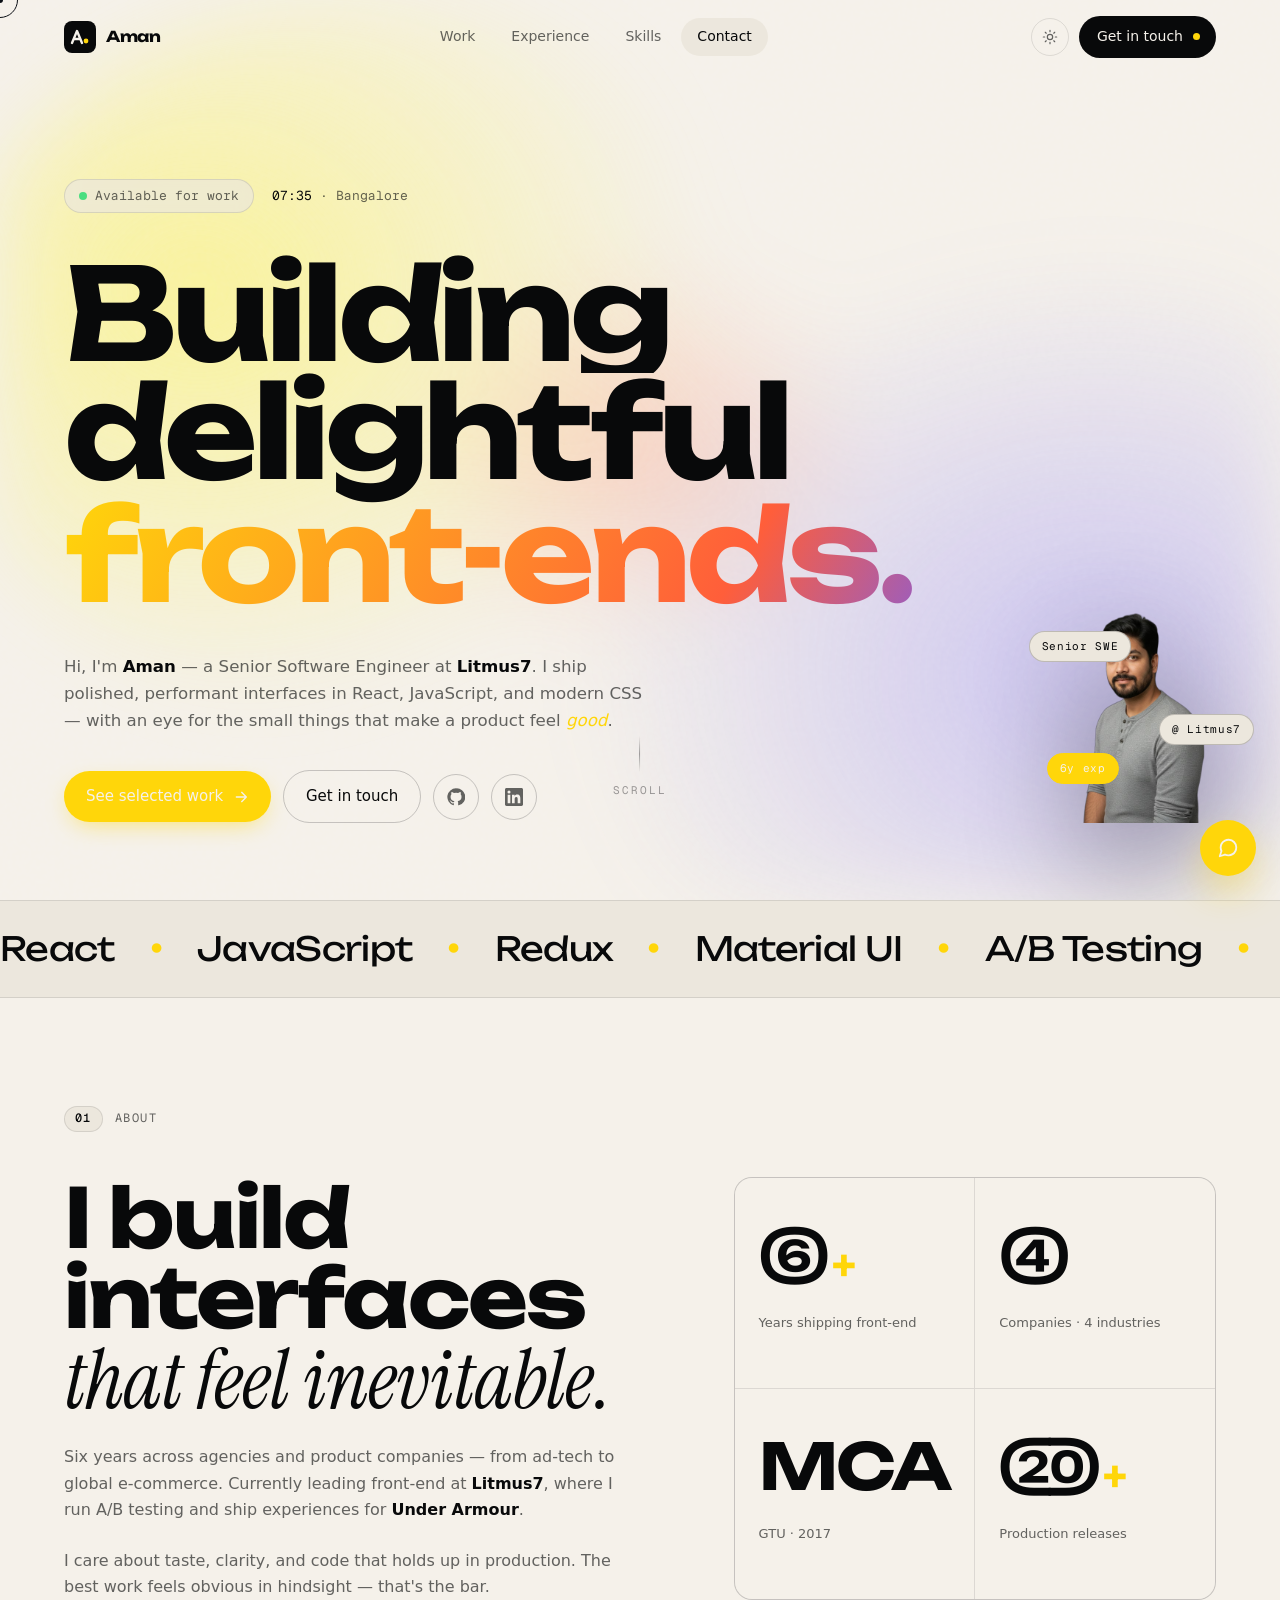
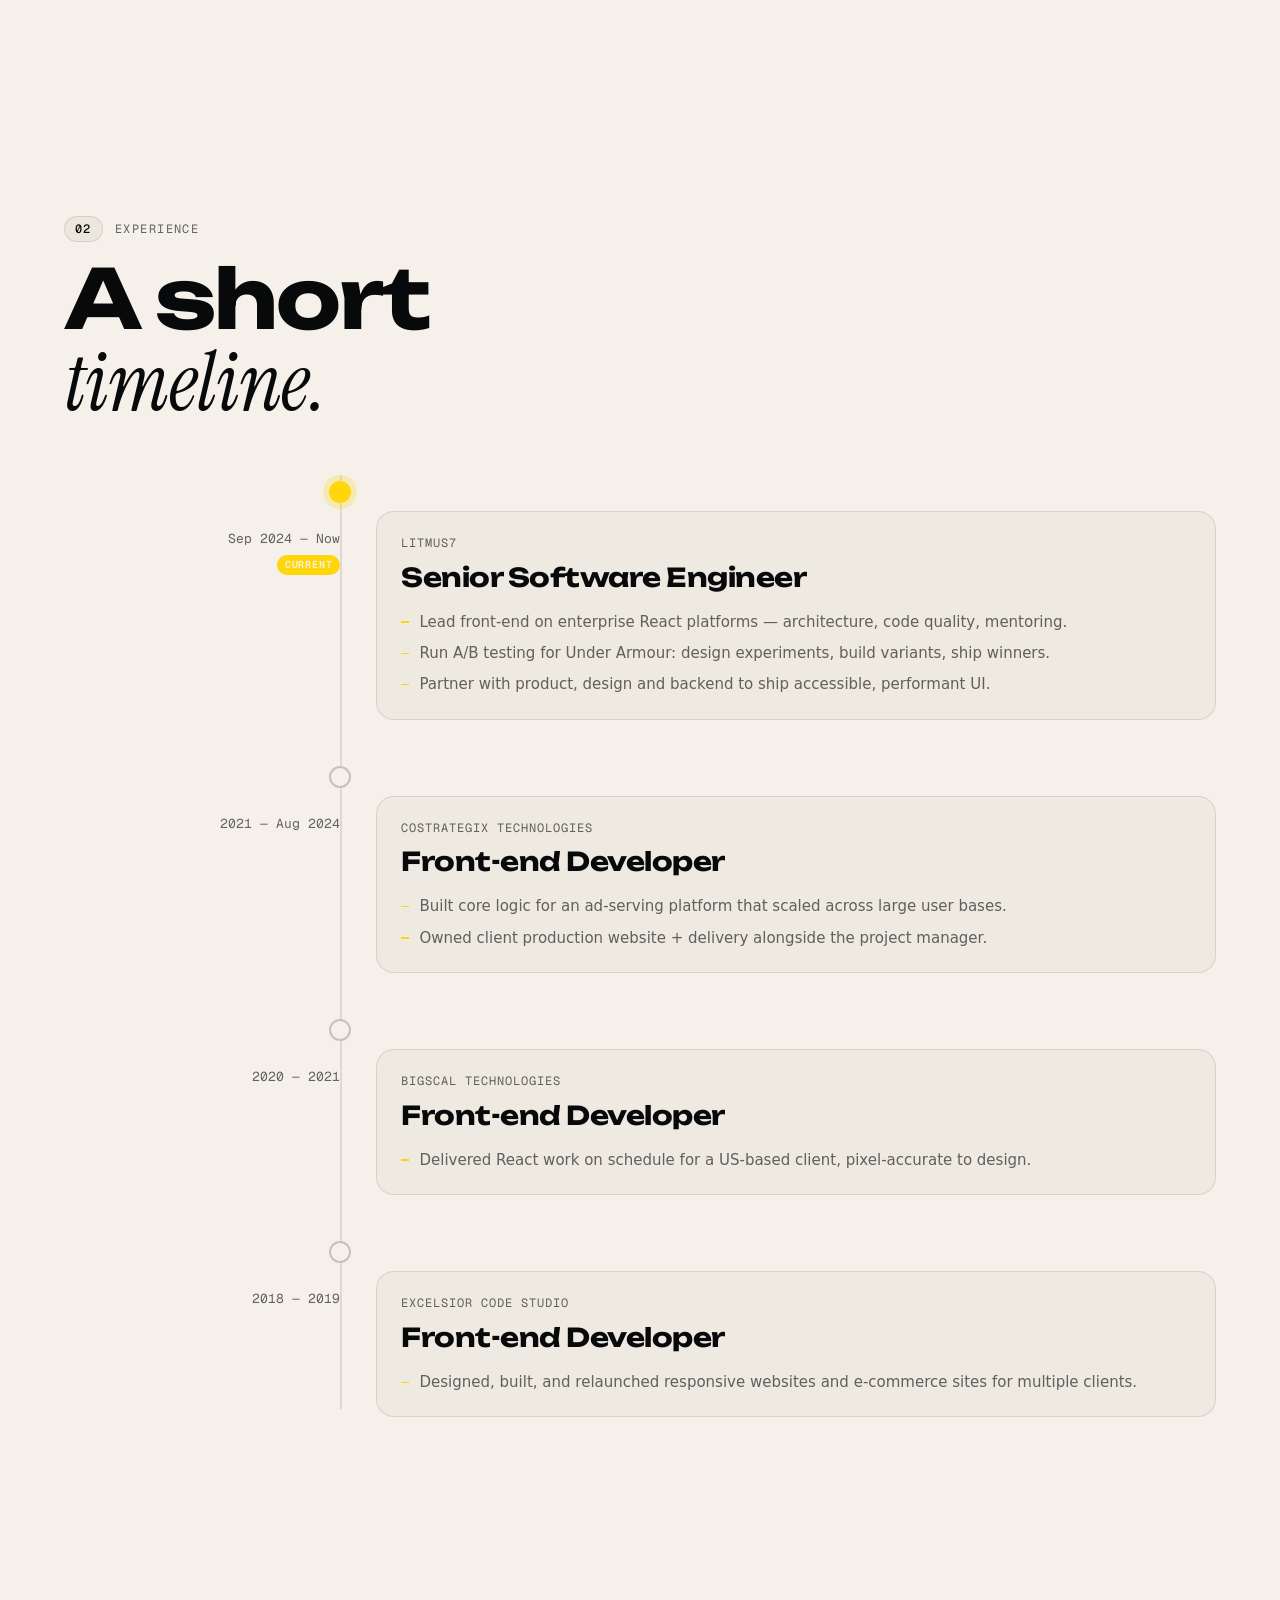
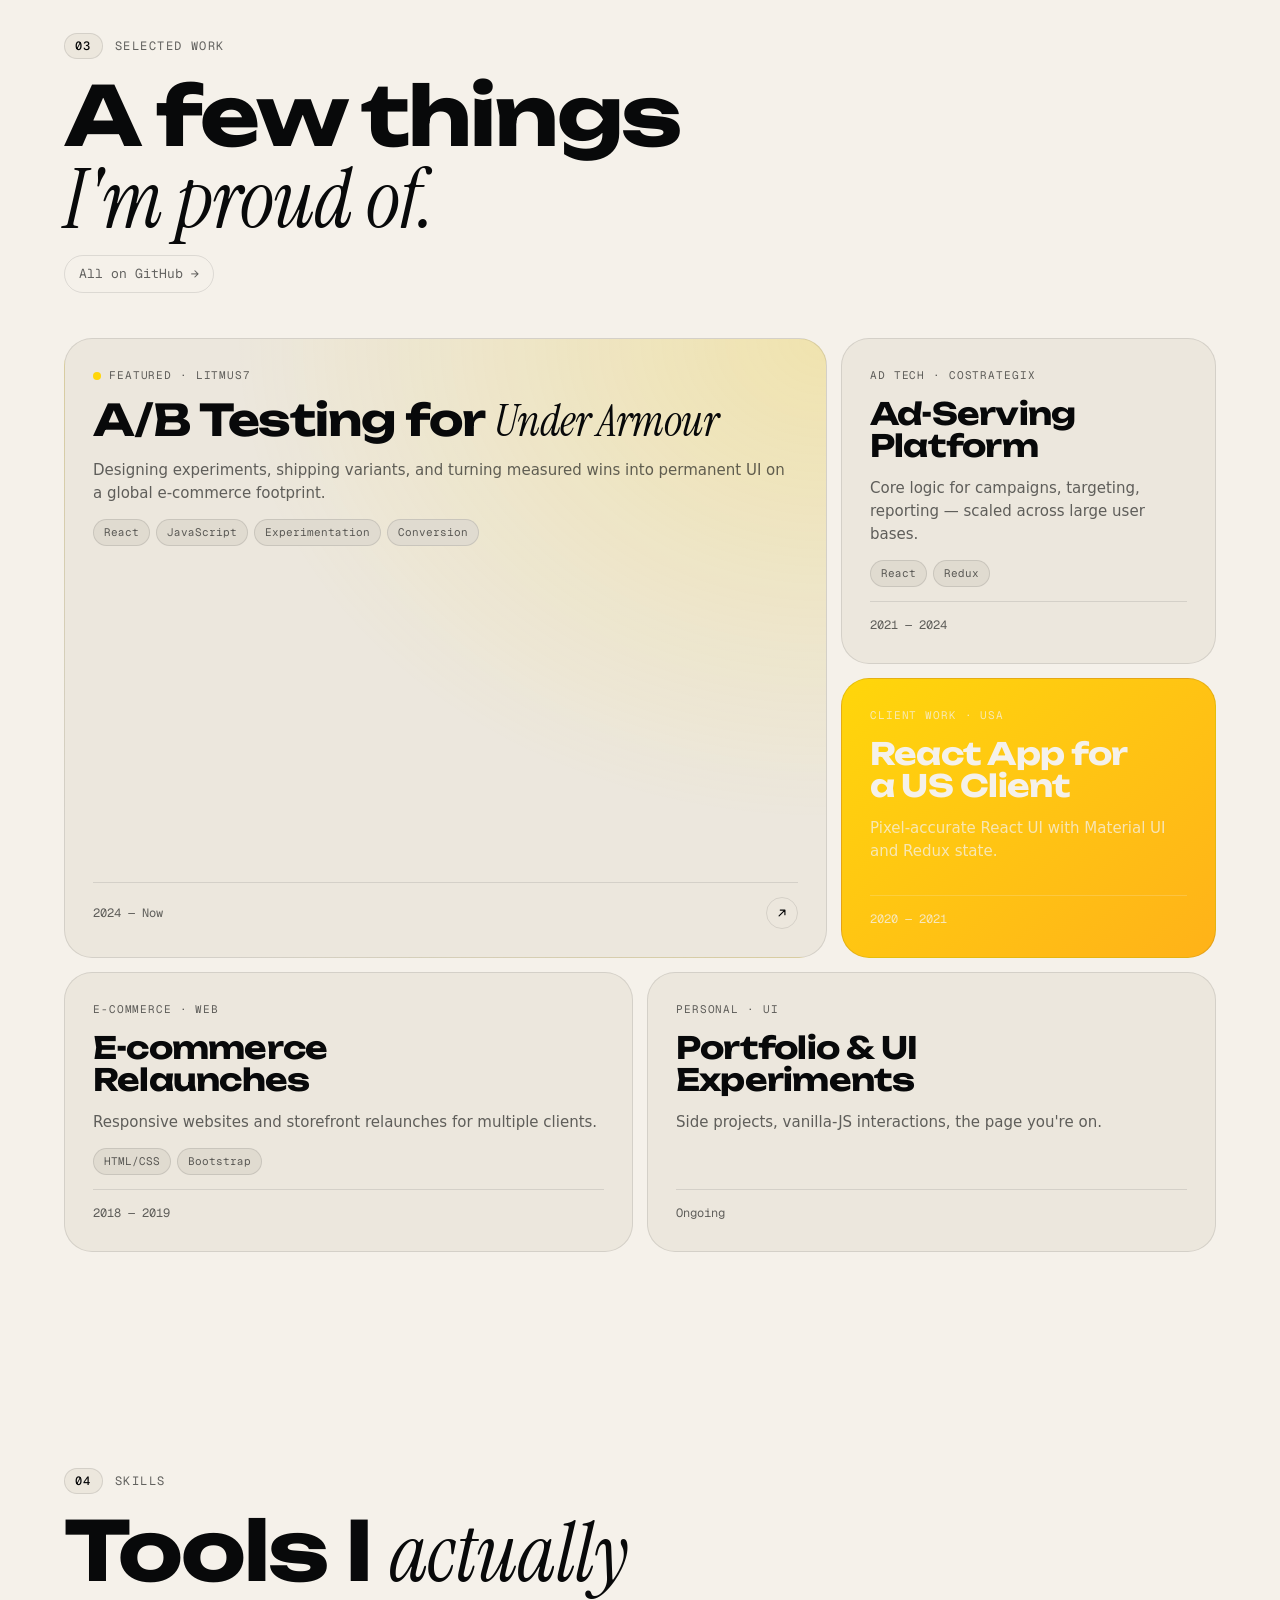
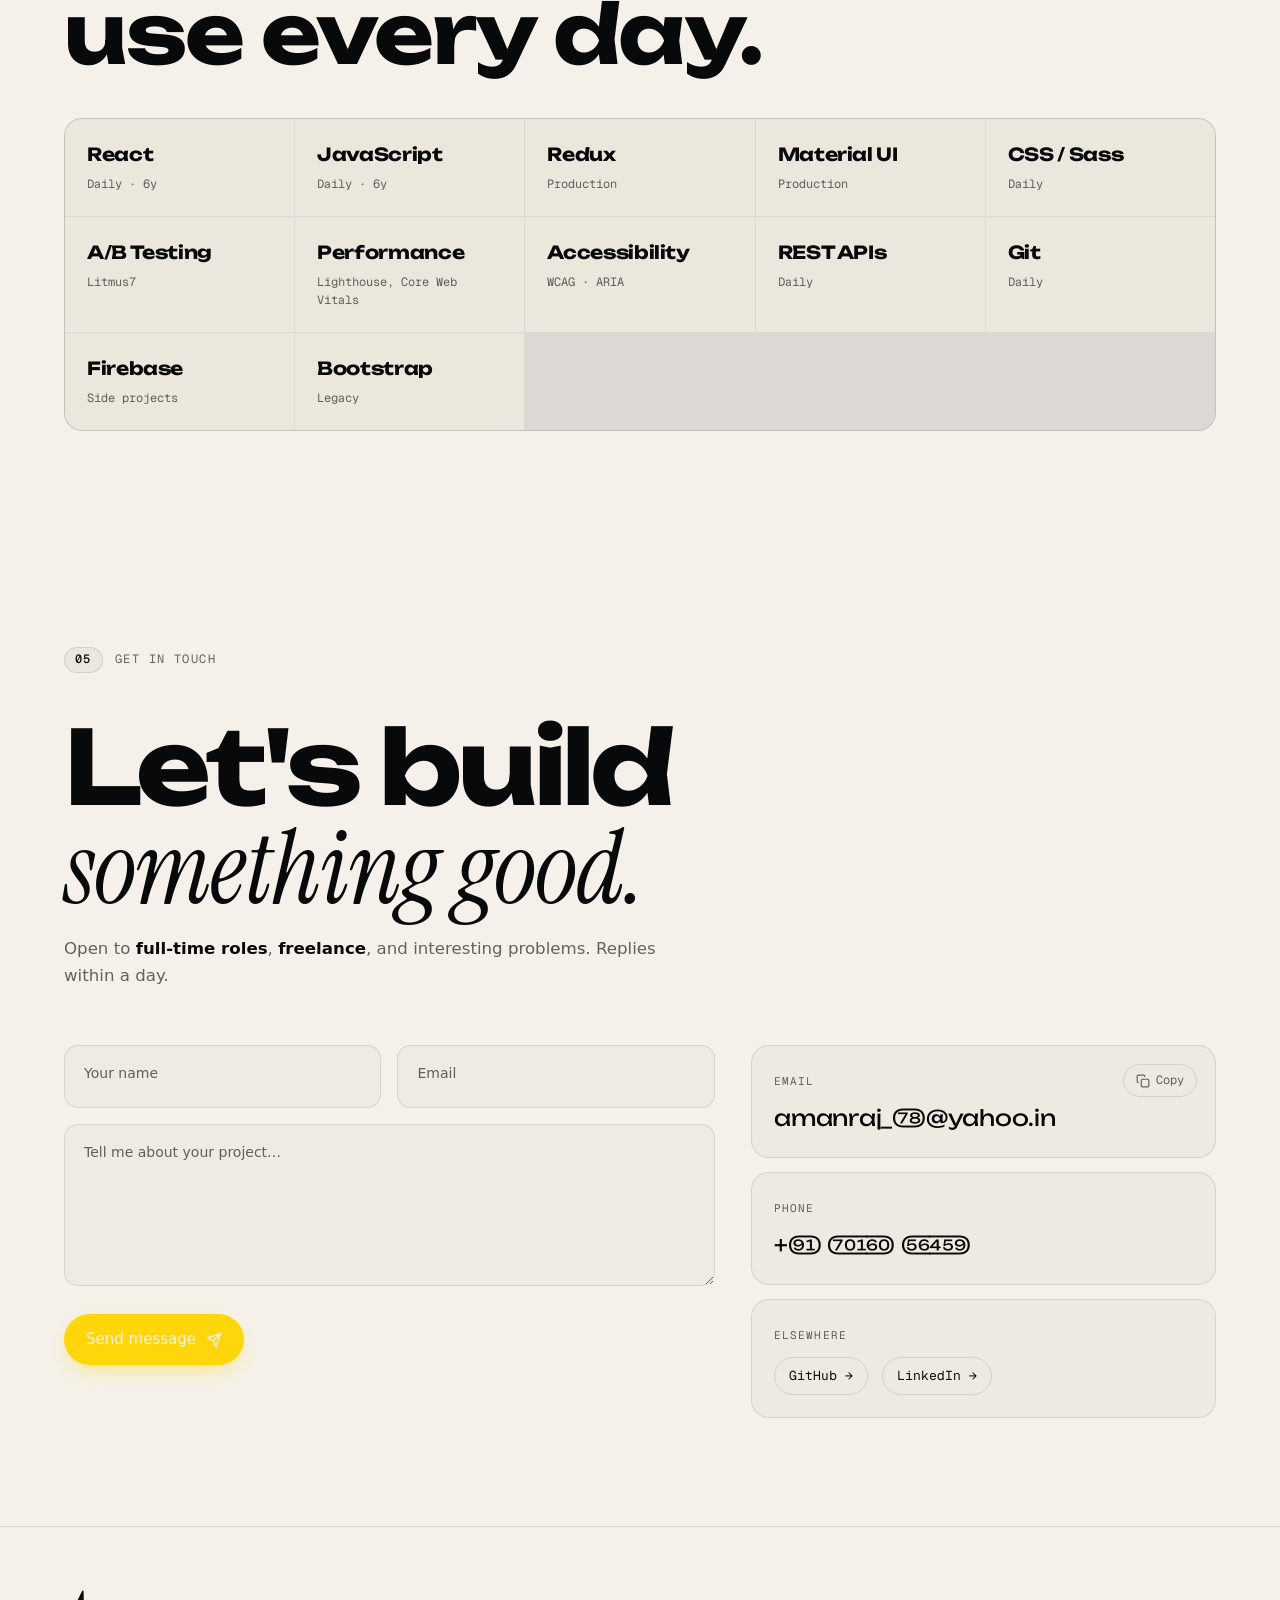
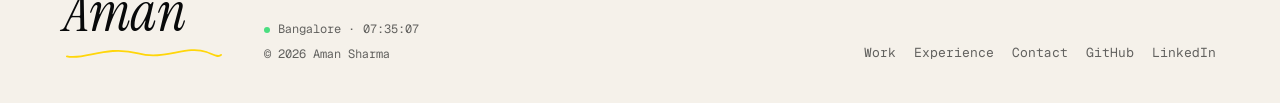
==== commit f47ca8a9: "Redesign: modern visual overhaul Full rewrite of index.html, style.css, script.js on this branch.  V" ====
--- a/index.html
+++ b/index.html
@@ -3,49 +3,52 @@
   <head>
     <meta charset="UTF-8" />
     <meta name="viewport" content="width=device-width, initial-scale=1.0" />
-    <title>Aman Sharma — Senior Software Engineer</title>
+    <title>Aman Sharma — Senior Software Engineer · React &amp; Front-End</title>
 
     <meta
       name="description"
-      content="Aman Sharma — Senior Software Engineer at Litmus7 with 6+ years building React, JavaScript, and responsive web apps. Based in Sarjapur, Bangalore."
+      content="Senior Software Engineer at Litmus7 with 6+ years building React, JavaScript, and responsive web apps. Based in Bangalore — open to work."
     />
     <meta name="author" content="Aman Sharma" />
-    <meta
-      name="keywords"
-      content="Aman Sharma, Senior Software Engineer, Litmus7, React Developer, JavaScript, Redux, Material UI, Bangalore"
-    />
-    <meta name="theme-color" content="#0c0c0c" />
+    <meta name="theme-color" content="#08090a" />
+    <meta name="color-scheme" content="dark light" />
 
     <meta property="og:type" content="website" />
     <meta
       property="og:title"
-      content="Aman Sharma — Senior Software Engineer"
+      content="Aman Sharma — Senior Software Engineer · React &amp; Front-End"
     />
     <meta
       property="og:description"
-      content="Senior Software Engineer at Litmus7 with 6+ years building React, JavaScript, and responsive web apps."
-    />
-    <meta property="og:image" content="assets/og-card.jpg" />
+      content="Senior Software Engineer at Litmus7 with 6+ years building React, JavaScript, and responsive web apps. Based in Bangalore — open to work."
+    />
+    <meta property="og:url" content="https://aman-one-sharma.vercel.app/" />
+    <meta
+      property="og:image"
+      content="https://aman-one-sharma.vercel.app/assets/og-card.jpg"
+    />
     <meta property="og:image:width" content="1200" />
     <meta property="og:image:height" content="630" />
     <meta
       property="og:image:alt"
-      content="Aman Sharma — Senior Software Engineer at Litmus7"
-    />
-    <meta property="og:locale" content="en_US" />
+      content="Aman Sharma — Senior Software Engineer at Litmus7. View portfolio →"
+    />
 
     <meta name="twitter:card" content="summary_large_image" />
     <meta
       name="twitter:title"
-      content="Aman Sharma — Senior Software Engineer"
+      content="Aman Sharma — Senior Software Engineer · React &amp; Front-End"
     />
     <meta
       name="twitter:description"
-      content="Senior Software Engineer at Litmus7 with 6+ years building React, JavaScript, and responsive web apps."
-    />
-    <meta name="twitter:image" content="assets/og-card.jpg" />
-
-    <link rel="canonical" href="./" />
+      content="Senior Software Engineer at Litmus7 with 6+ years building React, JavaScript, and responsive web apps. Based in Bangalore — open to work."
+    />
+    <meta
+      name="twitter:image"
+      content="https://aman-one-sharma.vercel.app/assets/og-card.jpg"
+    />
+
+    <link rel="canonical" href="https://aman-one-sharma.vercel.app/" />
 
     <script type="application/ld+json">
       {
@@ -53,58 +56,24 @@
         "@type": "Person",
         "name": "Aman Sharma",
         "jobTitle": "Senior Software Engineer",
-        "worksFor": {
-          "@type": "Organization",
-          "name": "Litmus7"
-        },
-        "alumniOf": [
-          {
-            "@type": "CollegeOrUniversity",
-            "name": "Gujarat Technological University"
-          },
-          {
-            "@type": "CollegeOrUniversity",
-            "name": "Veer Narmad South Gujarat University"
-          }
-        ],
+        "worksFor": { "@type": "Organization", "name": "Litmus7" },
         "address": {
           "@type": "PostalAddress",
           "addressLocality": "Sarjapur, Bangalore",
           "addressCountry": "IN"
         },
-        "knowsAbout": [
-          "React",
-          "JavaScript",
-          "Redux",
-          "Material UI",
-          "Front-end Development",
-          "A/B Testing",
-          "Responsive Design"
-        ],
+        "knowsAbout": ["React", "JavaScript", "Redux", "Material UI", "A/B Testing"],
         "sameAs": [
           "https://github.com/amanpsharma",
           "https://www.linkedin.com/in/amanpsharma/"
         ]
       }
     </script>
+
     <link rel="icon" type="image/svg+xml" href="assets/favicon.svg" />
-    <link
-      rel="icon"
-      type="image/png"
-      sizes="32x32"
-      href="assets/favicon-32.png"
-    />
-    <link
-      rel="icon"
-      type="image/png"
-      sizes="16x16"
-      href="assets/favicon-16.png"
-    />
-    <link
-      rel="apple-touch-icon"
-      sizes="180x180"
-      href="assets/apple-touch-icon.png"
-    />
+    <link rel="icon" type="image/png" sizes="32x32" href="assets/favicon-32.png" />
+    <link rel="icon" type="image/png" sizes="16x16" href="assets/favicon-16.png" />
+    <link rel="apple-touch-icon" sizes="180x180" href="assets/apple-touch-icon.png" />
     <link rel="manifest" href="manifest.webmanifest" />
 
     <link rel="preconnect" href="https://fonts.googleapis.com" />
@@ -119,149 +88,78 @@
     <link
       rel="preload"
       as="style"
-      href="https://fonts.googleapis.com/css2?family=Instrument+Serif:ital@0;1&family=Unbounded:wght@400;700;900&family=Syne:wght@400;500;600;700;800&display=swap"
-      onload="
-        this.onload = null;
-        this.rel = 'stylesheet';
-      "
+      href="https://fonts.googleapis.com/css2?family=Instrument+Serif:ital@0;1&family=Unbounded:wght@300;400;700;900&family=Geist+Mono:wght@400;500&display=swap"
+      onload="this.onload=null;this.rel='stylesheet'"
     />
     <noscript>
       <link
         rel="stylesheet"
-        href="https://fonts.googleapis.com/css2?family=Instrument+Serif:ital@0;1&family=Unbounded:wght@400;700;900&family=Syne:wght@400;500;600;700;800&display=swap"
+        href="https://fonts.googleapis.com/css2?family=Instrument+Serif:ital@0;1&family=Unbounded:wght@300;400;700;900&family=Geist+Mono:wght@400;500&display=swap"
       />
     </noscript>
-    <link rel="stylesheet" href="style.css?v=4" />
+    <link rel="stylesheet" href="style.css?v=10" />
 
     <script>
       (function () {
         try {
           var t = localStorage.getItem("theme");
-          if (t === "dark" || t === "light") {
+          if (t === "dark" || t === "light")
             document.documentElement.setAttribute("data-theme", t);
-          }
         } catch (e) {}
       })();
     </script>
-    <script defer src="script.js?v=4"></script>
-
-    <!--
-      Analytics — pick ONE and replace the placeholder.
-      Plausible (privacy-friendly, no cookies, GDPR-safe):
-        Replace YOUR_DOMAIN with your deployed domain (e.g. amansharma.dev).
-      Google Analytics 4:
-        Uncomment the GA block below and replace G-XXXXXXXXXX.
-    -->
+    <script defer src="script.js?v=10"></script>
+
     <script
       defer
-      data-domain="YOUR_DOMAIN"
+      data-domain="aman-one-sharma.vercel.app"
       src="https://plausible.io/js/script.js"
     ></script>
-
-    <!--
-    <script async src="https://www.googletagmanager.com/gtag/js?id=G-XXXXXXXXXX"></script>
-    <script>
-      window.dataLayer = window.dataLayer || [];
-      function gtag(){dataLayer.push(arguments);}
-      gtag('js', new Date());
-      gtag('config', 'G-XXXXXXXXXX');
-    </script>
-    -->
   </head>
+
   <body>
-    <div class="cursor" id="cursor" aria-hidden="true"></div>
+    <!-- Grain overlay -->
+    <div class="grain" aria-hidden="true"></div>
+
+    <!-- Custom cursor -->
+    <div class="cursor-dot" id="cursorDot" aria-hidden="true"></div>
     <div class="cursor-ring" id="cursorRing" aria-hidden="true"></div>
 
-    <!-- Reusable SVG icon sprite -->
-    <svg
-      width="0"
-      height="0"
-      style="position: absolute"
-      aria-hidden="true"
-      focusable="false"
-    >
-      <defs>
-        <symbol id="i-arrow-up-right" viewBox="0 0 24 24">
-          <line
-            x1="5"
-            y1="19"
-            x2="19"
-            y2="5"
-            stroke="currentColor"
-            stroke-width="2.5"
-            stroke-linecap="round"
-            stroke-linejoin="round"
-            fill="none"
-          />
-          <polyline
-            points="5 5 19 5 19 19"
-            stroke="currentColor"
-            stroke-width="2.5"
-            stroke-linecap="round"
-            stroke-linejoin="round"
-            fill="none"
-          />
-        </symbol>
-      </defs>
-    </svg>
-
-    <a href="#hero" class="skip-link">Skip to content</a>
+    <a href="#main" class="skip-link">Skip to content</a>
 
     <!-- NAV -->
-    <nav id="mainNav" aria-label="Primary">
-      <a href="#hero" class="logo" id="logoHome"
-        >Aman<span class="dot">.</span></a
-      >
-      <ul class="nav-links" id="navLinks">
-        <li><a href="#experience" data-section="experience">Experience</a></li>
-        <li><a href="#work" data-section="work">Work</a></li>
-        <li><a href="#skills" data-section="skills">Skills</a></li>
-        <li><a href="#about" data-section="about">About</a></li>
-      </ul>
+    <header class="nav" id="nav">
+      <a href="#hero" class="brand" aria-label="Aman — home">
+        <span class="brand-mark" aria-hidden="true">
+          <svg viewBox="0 0 32 32" fill="none">
+            <rect width="32" height="32" rx="8" fill="currentColor" />
+            <path d="M8 22 L13 10 L18 22 M10 18 H16" stroke="var(--bg)" stroke-width="2.4" stroke-linecap="round" stroke-linejoin="round" fill="none"/>
+            <circle cx="22" cy="20" r="2.4" fill="var(--accent)"/>
+          </svg>
+        </span>
+        <span class="brand-text">Aman</span>
+      </a>
+      <nav class="nav-links" aria-label="Primary">
+        <a href="#work" data-magnet>Work</a>
+        <a href="#experience" data-magnet>Experience</a>
+        <a href="#skills" data-magnet>Skills</a>
+        <a href="#contact" data-magnet>Contact</a>
+      </nav>
       <div class="nav-right">
-        <div class="avail-badge">
-          <span class="avail-dot"></span>Available for work
-        </div>
         <button
           type="button"
           class="theme-toggle"
           id="themeToggle"
-          aria-label="Toggle dark mode"
+          aria-label="Toggle theme"
           aria-pressed="false"
         >
-          <svg
-            class="theme-icon theme-icon-sun"
-            width="18"
-            height="18"
-            viewBox="0 0 24 24"
-            fill="none"
-            stroke="currentColor"
-            stroke-width="2"
-            stroke-linecap="round"
-            stroke-linejoin="round"
-            aria-hidden="true"
-          >
-            <circle cx="12" cy="12" r="4" />
-            <path
-              d="M12 2v2M12 20v2M4.93 4.93l1.41 1.41M17.66 17.66l1.41 1.41M2 12h2M20 12h2M4.93 19.07l1.41-1.41M17.66 6.34l1.41-1.41"
-            />
-          </svg>
-          <svg
-            class="theme-icon theme-icon-moon"
-            width="18"
-            height="18"
-            viewBox="0 0 24 24"
-            fill="none"
-            stroke="currentColor"
-            stroke-width="2"
-            stroke-linecap="round"
-            stroke-linejoin="round"
-            aria-hidden="true"
-          >
-            <path d="M21 12.79A9 9 0 1 1 11.21 3 7 7 0 0 0 21 12.79z" />
-          </svg>
+          <svg class="ic-sun" viewBox="0 0 24 24" fill="none" stroke="currentColor" stroke-width="1.8" stroke-linecap="round" stroke-linejoin="round" aria-hidden="true"><circle cx="12" cy="12" r="4"/><path d="M12 2v2M12 20v2M4.93 4.93l1.41 1.41M17.66 17.66l1.41 1.41M2 12h2M20 12h2M4.93 19.07l1.41-1.41M17.66 6.34l1.41-1.41"/></svg>
+          <svg class="ic-moon" viewBox="0 0 24 24" fill="none" stroke="currentColor" stroke-width="1.8" stroke-linecap="round" stroke-linejoin="round" aria-hidden="true"><path d="M21 12.79A9 9 0 1 1 11.21 3 7 7 0 0 0 21 12.79z"/></svg>
         </button>
-        <a href="mailto:amanraj_78@yahoo.in" class="nav-cta">Say hello</a>
+        <a href="#contact" class="nav-cta" data-magnet>
+          <span>Get in touch</span>
+          <span class="nav-cta-dot"></span>
+        </a>
       </div>
       <button
         class="hamburger"
@@ -270,932 +168,465 @@
         aria-expanded="false"
         aria-controls="mobileMenu"
       >
-        <span></span><span></span><span></span>
+        <span></span><span></span>
       </button>
-    </nav>
-
-    <div
-      class="mobile-menu"
-      id="mobileMenu"
-      role="dialog"
-      aria-label="Mobile menu"
-      aria-hidden="true"
-    >
+    </header>
+
+    <div class="mobile-menu" id="mobileMenu" role="dialog" aria-label="Mobile menu" aria-hidden="true">
+      <a href="#work" data-mobile-link>Work</a>
       <a href="#experience" data-mobile-link>Experience</a>
-      <a href="#work" data-mobile-link>Work</a>
       <a href="#skills" data-mobile-link>Skills</a>
-      <a href="#about" data-mobile-link>About</a>
-      <a href="mailto:amanraj_78@yahoo.in" class="m-cta">Say hello →</a>
+      <a href="#contact" data-mobile-link>Contact</a>
+      <a href="mailto:amanraj_78@yahoo.in" class="m-cta" data-mobile-link>Say hello →</a>
     </div>
 
-    <!-- HERO -->
-    <section class="hero" id="hero">
-      <div class="hero-glow"></div>
-
-      <p class="hero-greeting">
-        <span class="wave" aria-hidden="true">
-          <svg
-            width="20"
-            height="20"
-            viewBox="0 0 24 24"
-            fill="none"
-            stroke="currentColor"
-            stroke-width="1.8"
-            stroke-linecap="round"
-            stroke-linejoin="round"
+    <main id="main">
+      <!-- HERO -->
+      <section class="hero" id="hero">
+        <!-- aurora -->
+        <div class="aurora" aria-hidden="true">
+          <svg viewBox="0 0 1200 800" preserveAspectRatio="xMidYMid slice">
+            <defs>
+              <radialGradient id="g1" cx="0.3" cy="0.4" r="0.6">
+                <stop offset="0%" stop-color="#fff52f" stop-opacity="0.45"/>
+                <stop offset="100%" stop-color="#fff52f" stop-opacity="0"/>
+              </radialGradient>
+              <radialGradient id="g2" cx="0.7" cy="0.65" r="0.55">
+                <stop offset="0%" stop-color="#6b5dff" stop-opacity="0.32"/>
+                <stop offset="100%" stop-color="#6b5dff" stop-opacity="0"/>
+              </radialGradient>
+              <radialGradient id="g3" cx="0.5" cy="0.5" r="0.4">
+                <stop offset="0%" stop-color="#ff5e3a" stop-opacity="0.22"/>
+                <stop offset="100%" stop-color="#ff5e3a" stop-opacity="0"/>
+              </radialGradient>
+            </defs>
+            <ellipse class="blob b1" cx="360" cy="320" rx="380" ry="320" fill="url(#g1)"/>
+            <ellipse class="blob b2" cx="840" cy="500" rx="420" ry="340" fill="url(#g2)"/>
+            <ellipse class="blob b3" cx="600" cy="400" rx="260" ry="220" fill="url(#g3)"/>
+          </svg>
+        </div>
+
+        <div class="hero-grid">
+          <div class="hero-meta">
+            <span class="status-pill">
+              <span class="status-dot"></span>
+              <span>Available for work</span>
+            </span>
+            <span class="hero-loc"><span class="loc-time" id="locTime">--:--</span> · Bangalore</span>
+          </div>
+
+          <h1 class="hero-title">
+            <span class="line line-1"><span class="word">Building</span></span>
+            <span class="line line-2">
+              <span class="word italic-serif">delightful</span>
+              <span class="word-cycle" aria-hidden="true">
+                <span class="word-cycle-rotate">
+                  <span>front-ends.</span>
+                  <span>React apps.</span>
+                  <span>experiences.</span>
+                  <span>interfaces.</span>
+                  <span>front-ends.</span>
+                </span>
+              </span>
+              <span class="visually-hidden">front-end experiences.</span>
+            </span>
+          </h1>
+
+          <div class="hero-photo-wrap">
+            <picture>
+              <source srcset="assets/photo-transparent.avif" type="image/avif" />
+              <source srcset="assets/photo-transparent.webp" type="image/webp" />
+              <img
+                src="assets/photo-transparent.png"
+                alt="Aman Sharma"
+                width="864"
+                height="1184"
+                loading="eager"
+                decoding="async"
+                fetchpriority="high"
+                class="hero-photo"
+              />
+            </picture>
+            <span class="photo-tag photo-tag-1">Senior SWE</span>
+            <span class="photo-tag photo-tag-2">@ Litmus7</span>
+            <span class="photo-tag photo-tag-3">6y exp</span>
+          </div>
+
+          <p class="hero-sub">
+            Hi, I'm <strong>Aman</strong> — a Senior Software Engineer at
+            <strong>Litmus7</strong>. I ship polished, performant interfaces in React,
+            JavaScript, and modern CSS — with an eye for the small things that
+            make a product feel <em>good</em>.
+          </p>
+
+          <div class="hero-ctas">
+            <a href="#work" class="btn btn-primary" data-magnet>
+              <span>See selected work</span>
+              <svg viewBox="0 0 24 24" fill="none" stroke="currentColor" stroke-width="2" aria-hidden="true">
+                <path d="M5 12h14M13 5l7 7-7 7" stroke-linecap="round" stroke-linejoin="round"/>
+              </svg>
+            </a>
+            <a href="#contact" class="btn btn-ghost" data-magnet>Get in touch</a>
+            <a href="https://github.com/amanpsharma" target="_blank" rel="noopener" class="btn-icon-link" data-magnet aria-label="GitHub">
+              <svg viewBox="0 0 24 24" fill="currentColor" aria-hidden="true"><path d="M12 .5a11.5 11.5 0 0 0-3.64 22.42c.58.1.79-.25.79-.56v-2c-3.2.7-3.88-1.36-3.88-1.36-.53-1.34-1.3-1.7-1.3-1.7-1.06-.72.08-.7.08-.7 1.18.08 1.8 1.21 1.8 1.21 1.04 1.78 2.74 1.27 3.41.97.1-.76.4-1.27.74-1.56-2.55-.29-5.24-1.27-5.24-5.66 0-1.25.45-2.27 1.18-3.07-.12-.29-.51-1.46.11-3.04 0 0 .96-.31 3.15 1.17a10.93 10.93 0 0 1 5.74 0c2.18-1.48 3.14-1.17 3.14-1.17.62 1.58.23 2.75.11 3.04.74.8 1.18 1.82 1.18 3.07 0 4.4-2.69 5.36-5.26 5.65.41.36.78 1.07.78 2.16v3.2c0 .31.21.67.8.55A11.5 11.5 0 0 0 12 .5z"/></svg>
+            </a>
+            <a href="https://www.linkedin.com/in/amanpsharma/" target="_blank" rel="noopener" class="btn-icon-link" data-magnet aria-label="LinkedIn">
+              <svg viewBox="0 0 24 24" fill="currentColor" aria-hidden="true"><path d="M20.45 20.45h-3.55v-5.57c0-1.33-.02-3.04-1.85-3.04-1.86 0-2.14 1.45-2.14 2.95v5.66H9.36V9h3.41v1.56h.05c.47-.9 1.63-1.85 3.36-1.85 3.59 0 4.26 2.36 4.26 5.43v6.31zM5.34 7.43a2.06 2.06 0 1 1 0-4.12 2.06 2.06 0 0 1 0 4.12zM7.12 20.45H3.55V9h3.57v11.45zM22 0H2C.9 0 0 .88 0 1.96v20.07C0 23.12.9 24 2 24h20c1.1 0 2-.88 2-1.97V1.96C24 .88 23.1 0 22 0z"/></svg>
+            </a>
+          </div>
+
+          <a href="#work" class="scroll-cue" aria-label="Scroll to work">
+            <span class="scroll-cue-line"></span>
+            <span>scroll</span>
+          </a>
+        </div>
+      </section>
+
+      <!-- MARQUEE -->
+      <div class="marquee" aria-hidden="true">
+        <div class="marquee-track">
+          <span>React</span><span class="dot">●</span>
+          <span>JavaScript</span><span class="dot">●</span>
+          <span>Redux</span><span class="dot">●</span>
+          <span>Material UI</span><span class="dot">●</span>
+          <span>A/B Testing</span><span class="dot">●</span>
+          <span>Performance</span><span class="dot">●</span>
+          <span>Accessibility</span><span class="dot">●</span>
+          <span>E-commerce</span><span class="dot">●</span>
+          <span>React</span><span class="dot">●</span>
+          <span>JavaScript</span><span class="dot">●</span>
+          <span>Redux</span><span class="dot">●</span>
+          <span>Material UI</span><span class="dot">●</span>
+          <span>A/B Testing</span><span class="dot">●</span>
+          <span>Performance</span><span class="dot">●</span>
+          <span>Accessibility</span><span class="dot">●</span>
+          <span>E-commerce</span><span class="dot">●</span>
+        </div>
+      </div>
+
+      <!-- ABOUT -->
+      <section class="about" id="about">
+        <div class="section-head">
+          <span class="section-label"><span class="section-num">01</span>About</span>
+        </div>
+        <div class="about-grid">
+          <div class="about-copy">
+            <h2 class="h2">
+              I build interfaces<br />
+              <em class="serif-italic">that feel inevitable.</em>
+            </h2>
+            <p>
+              Six years across agencies and product companies — from ad-tech to
+              global e-commerce. Currently leading front-end at
+              <strong>Litmus7</strong>, where I run A/B testing and ship
+              experiences for <strong>Under Armour</strong>.
+            </p>
+            <p>
+              I care about taste, clarity, and code that holds up in
+              production. The best work feels obvious in hindsight — that's the
+              bar.
+            </p>
+          </div>
+          <div class="stats" data-stagger>
+            <div class="stat">
+              <div class="stat-num"><span data-count="6">0</span><span class="stat-plus">+</span></div>
+              <div class="stat-label">Years shipping front-end</div>
+            </div>
+            <div class="stat">
+              <div class="stat-num"><span data-count="4">0</span></div>
+              <div class="stat-label">Companies · 4 industries</div>
+            </div>
+            <div class="stat">
+              <div class="stat-num">MCA</div>
+              <div class="stat-label">GTU · 2017</div>
+            </div>
+            <div class="stat">
+              <div class="stat-num"><span data-count="20">0</span><span class="stat-plus">+</span></div>
+              <div class="stat-label">Production releases</div>
+            </div>
+          </div>
+        </div>
+      </section>
+
+      <!-- EXPERIENCE -->
+      <section class="experience" id="experience">
+        <div class="section-head">
+          <span class="section-label"><span class="section-num">02</span>Experience</span>
+          <h2 class="h2">A short<br /><em class="serif-italic">timeline.</em></h2>
+        </div>
+
+        <ol class="timeline" data-stagger>
+          <li class="tl-item current">
+            <div class="tl-dot"></div>
+            <div class="tl-meta">
+              <span class="tl-year">Sep 2024 — Now</span>
+              <span class="tl-badge">Current</span>
+            </div>
+            <div class="tl-card">
+              <div class="tl-company">Litmus7</div>
+              <h3 class="tl-role">Senior Software Engineer</h3>
+              <ul>
+                <li>Lead front-end on enterprise React platforms — architecture, code quality, mentoring.</li>
+                <li>Run A/B testing for Under Armour: design experiments, build variants, ship winners.</li>
+                <li>Partner with product, design and backend to ship accessible, performant UI.</li>
+              </ul>
+            </div>
+          </li>
+
+          <li class="tl-item">
+            <div class="tl-dot"></div>
+            <div class="tl-meta">
+              <span class="tl-year">2021 — Aug 2024</span>
+            </div>
+            <div class="tl-card">
+              <div class="tl-company">Costrategix Technologies</div>
+              <h3 class="tl-role">Front-end Developer</h3>
+              <ul>
+                <li>Built core logic for an ad-serving platform that scaled across large user bases.</li>
+                <li>Owned client production website + delivery alongside the project manager.</li>
+              </ul>
+            </div>
+          </li>
+
+          <li class="tl-item">
+            <div class="tl-dot"></div>
+            <div class="tl-meta">
+              <span class="tl-year">2020 — 2021</span>
+            </div>
+            <div class="tl-card">
+              <div class="tl-company">Bigscal Technologies</div>
+              <h3 class="tl-role">Front-end Developer</h3>
+              <ul>
+                <li>Delivered React work on schedule for a US-based client, pixel-accurate to design.</li>
+              </ul>
+            </div>
+          </li>
+
+          <li class="tl-item">
+            <div class="tl-dot"></div>
+            <div class="tl-meta">
+              <span class="tl-year">2018 — 2019</span>
+            </div>
+            <div class="tl-card">
+              <div class="tl-company">Excelsior Code Studio</div>
+              <h3 class="tl-role">Front-end Developer</h3>
+              <ul>
+                <li>Designed, built, and relaunched responsive websites and e-commerce sites for multiple clients.</li>
+              </ul>
+            </div>
+          </li>
+        </ol>
+      </section>
+
+      <!-- WORK -->
+      <section class="work" id="work">
+        <div class="section-head">
+          <span class="section-label"><span class="section-num">03</span>Selected work</span>
+          <h2 class="h2">A few things<br /><em class="serif-italic">I'm proud of.</em></h2>
+          <a href="https://github.com/amanpsharma" target="_blank" rel="noopener" class="section-cta">All on GitHub →</a>
+        </div>
+
+        <div class="bento" data-stagger>
+          <article class="card card-feature" data-tilt>
+            <div class="card-tag"><span class="dot dot-yellow"></span>Featured · Litmus7</div>
+            <h3 class="card-title">A/B Testing for <em class="serif-italic">Under Armour</em></h3>
+            <p class="card-desc">Designing experiments, shipping variants, and turning measured wins into permanent UI on a global e-commerce footprint.</p>
+            <div class="card-pills">
+              <span class="pill">React</span>
+              <span class="pill">JavaScript</span>
+              <span class="pill">Experimentation</span>
+              <span class="pill">Conversion</span>
+            </div>
+            <div class="card-foot">
+              <span>2024 — Now</span>
+              <span class="card-arrow"><svg viewBox="0 0 24 24" fill="none" stroke="currentColor" stroke-width="2"><path d="M7 17 17 7M9 7h8v8" stroke-linecap="round" stroke-linejoin="round"/></svg></span>
+            </div>
+          </article>
+
+          <article class="card card-2" data-tilt>
+            <div class="card-tag">Ad Tech · Costrategix</div>
+            <h3 class="card-title">Ad-Serving<br />Platform</h3>
+            <p class="card-desc">Core logic for campaigns, targeting, reporting — scaled across large user bases.</p>
+            <div class="card-pills">
+              <span class="pill">React</span><span class="pill">Redux</span>
+            </div>
+            <div class="card-foot"><span>2021 — 2024</span></div>
+          </article>
+
+          <article class="card card-3 card-accent" data-tilt>
+            <div class="card-tag">Client work · USA</div>
+            <h3 class="card-title">React App for<br />a US Client</h3>
+            <p class="card-desc">Pixel-accurate React UI with Material UI and Redux state.</p>
+            <div class="card-foot"><span>2020 — 2021</span></div>
+          </article>
+
+          <article class="card card-4" data-tilt>
+            <div class="card-tag">E-commerce · Web</div>
+            <h3 class="card-title">E-commerce<br />Relaunches</h3>
+            <p class="card-desc">Responsive websites and storefront relaunches for multiple clients.</p>
+            <div class="card-pills"><span class="pill">HTML/CSS</span><span class="pill">Bootstrap</span></div>
+            <div class="card-foot"><span>2018 — 2019</span></div>
+          </article>
+
+          <article class="card card-5" data-tilt>
+            <div class="card-tag">Personal · UI</div>
+            <h3 class="card-title">Portfolio &amp; UI<br />Experiments</h3>
+            <p class="card-desc">Side projects, vanilla-JS interactions, the page you're on.</p>
+            <div class="card-foot"><span>Ongoing</span></div>
+          </article>
+        </div>
+      </section>
+
+      <!-- SKILLS -->
+      <section class="skills" id="skills">
+        <div class="section-head">
+          <span class="section-label"><span class="section-num">04</span>Skills</span>
+          <h2 class="h2">Tools I <em class="serif-italic">actually</em><br />use every day.</h2>
+        </div>
+        <div class="skills-grid" data-stagger>
+          <div class="sk"><span class="sk-name">React</span><span class="sk-meta">Daily · 6y</span></div>
+          <div class="sk"><span class="sk-name">JavaScript</span><span class="sk-meta">Daily · 6y</span></div>
+          <div class="sk"><span class="sk-name">Redux</span><span class="sk-meta">Production</span></div>
+          <div class="sk"><span class="sk-name">Material UI</span><span class="sk-meta">Production</span></div>
+          <div class="sk"><span class="sk-name">CSS / Sass</span><span class="sk-meta">Daily</span></div>
+          <div class="sk"><span class="sk-name">A/B Testing</span><span class="sk-meta">Litmus7</span></div>
+          <div class="sk"><span class="sk-name">Performance</span><span class="sk-meta">Lighthouse, Core Web Vitals</span></div>
+          <div class="sk"><span class="sk-name">Accessibility</span><span class="sk-meta">WCAG · ARIA</span></div>
+          <div class="sk"><span class="sk-name">REST APIs</span><span class="sk-meta">Daily</span></div>
+          <div class="sk"><span class="sk-name">Git</span><span class="sk-meta">Daily</span></div>
+          <div class="sk"><span class="sk-name">Firebase</span><span class="sk-meta">Side projects</span></div>
+          <div class="sk"><span class="sk-name">Bootstrap</span><span class="sk-meta">Legacy</span></div>
+        </div>
+      </section>
+
+      <!-- CONTACT -->
+      <section class="contact" id="contact">
+        <div class="contact-bg" aria-hidden="true"></div>
+        <div class="section-head">
+          <span class="section-label"><span class="section-num">05</span>Get in touch</span>
+        </div>
+        <h2 class="contact-headline">
+          Let's build<br />
+          <em class="serif-italic">something good.</em>
+        </h2>
+        <p class="contact-sub">
+          Open to <strong>full-time roles</strong>, <strong>freelance</strong>, and interesting problems.
+          Replies within a day.
+        </p>
+
+        <div class="contact-grid">
+          <form
+            class="contact-form"
+            action="https://formspree.io/f/YOUR_FORM_ID"
+            method="POST"
+            id="contactForm"
           >
-            <path d="M9 11V7a2 2 0 114 0v4" />
-            <path d="M13 11V6a2 2 0 114 0v8" />
-            <path
-              d="M17 14V9a2 2 0 114 0v6c0 4-3 7-7 7H9a5 5 0 01-5-5v-5a2 2 0 114 0v2"
-            />
-          </svg> </span
-        >, my name is Aman and I am a Senior Software Engineer at Litmus7
-      </p>
-
-      <div>
-        <div class="hero-title">
-          Front&#8209;end
-          <span class="t-arrow" aria-hidden="true">
-            <svg viewBox="0 0 24 24"><use href="#i-arrow-up-right" /></svg>
-          </span>
-          Dev
-        </div>
-        <span class="hero-title-outline">&amp; React Engineer</span>
-      </div>
-
-      <p class="hero-location">based in <span>Sarjapur, Bangalore.</span></p>
-
-      <div class="hero-photo">
-        <picture>
-          <source srcset="assets/photo-transparent.avif" type="image/avif" />
-          <source srcset="assets/photo-transparent.webp" type="image/webp" />
-          <img
-            src="assets/photo-transparent.png"
-            alt="Aman Sharma"
-            width="864"
-            height="1184"
-            loading="eager"
-            decoding="async"
-            fetchpriority="high"
-          />
-        </picture>
-      </div>
-
-      <div class="brand-tags">
-        <span class="brand-tag">Litmus7 · Senior SWE</span>
-        <span class="brand-tag">React &amp; JavaScript</span>
-        <span class="brand-tag">6+ Years Experience</span>
-        <span class="brand-tag">MCA · GTU</span>
-      </div>
-
-      <div class="hero-ctas">
-        <a href="#experience" class="btn btn-dark">See my experience</a>
-        <a href="#contact" class="btn btn-ghost">Let's talk</a>
-        <a href="Aman_Resume.pdf" download class="btn btn-ghost btn-sm"
-          >Download CV ↓</a
-        >
-      </div>
-    </section>
-
-    <!-- MARQUEE -->
-    <div class="marquee-wrap">
-      <div class="marquee-track">
-        <span class="m-item"><span class="m-dot"></span>React JS</span>
-        <span class="m-item"><span class="m-dot"></span>JavaScript</span>
-        <span class="m-item"><span class="m-dot"></span>Redux</span>
-        <span class="m-item"><span class="m-dot"></span>Material UI</span>
-        <span class="m-item"><span class="m-dot"></span>Firebase</span>
-        <span class="m-item"><span class="m-dot"></span>Bootstrap</span>
-        <span class="m-item"><span class="m-dot"></span>CSS</span>
-        <span class="m-item"><span class="m-dot"></span>Git</span>
-        <span class="m-item"><span class="m-dot"></span>API Integration</span>
-        <span class="m-item"><span class="m-dot"></span>React JS</span>
-        <span class="m-item"><span class="m-dot"></span>JavaScript</span>
-        <span class="m-item"><span class="m-dot"></span>Redux</span>
-        <span class="m-item"><span class="m-dot"></span>Material UI</span>
-        <span class="m-item"><span class="m-dot"></span>Firebase</span>
-        <span class="m-item"><span class="m-dot"></span>Bootstrap</span>
-        <span class="m-item"><span class="m-dot"></span>CSS</span>
-        <span class="m-item"><span class="m-dot"></span>Git</span>
-        <span class="m-item"><span class="m-dot"></span>API Integration</span>
-      </div>
-    </div>
-
-    <!-- ABOUT -->
-    <section class="section-about" id="about">
-      <div>
-        <p class="section-label reveal">About me</p>
-        <h2 class="about-heading reveal reveal-2">
-          Qualified developer<br />with <em>an eye for detail.</em>
-        </h2>
-        <p class="about-text reveal reveal-5">
-          I'm Aman — currently a
-          <strong>Senior Software Engineer at Litmus7</strong> with over
-          <strong>6 years of experience</strong> building responsive websites,
-          e-commerce platforms, and ad-serving products. I've worked across
-          agencies and product companies, collaborating with US-based clients
-          and in-house teams alike.<br /><br />
-          I specialise in <strong>React JS</strong>, state management with
-          Redux, and clean UI built on Material UI and Bootstrap. I care about
-          accurate design, fast delivery, and code that actually works in
-          production.
-        </p>
-        <a href="Aman_Resume.pdf" download class="resume-link reveal reveal-8"
-          >Download Resume →</a
-        >
-      </div>
-
-      <div class="about-stats">
-        <div class="stat-item reveal reveal-3">
-          <div class="stat-number">6<span class="accent">+</span></div>
-          <div class="stat-label">Years in front-end development</div>
-        </div>
-        <div class="stat-item reveal reveal-6">
-          <div class="stat-number">3</div>
-          <div class="stat-label">Companies worked at</div>
-        </div>
-        <div class="stat-item reveal reveal-9">
-          <div class="stat-number">MCA</div>
-          <div class="stat-label">Master of Computer Application — GTU</div>
-        </div>
-        <div class="stat-item reveal reveal-10">
-          <div class="stat-number">∞</div>
-          <div class="stat-label">console.log statements written</div>
-        </div>
-      </div>
-    </section>
-
-    <!-- EXPERIENCE -->
-    <section class="section-experience" id="experience">
-      <div class="exp-header">
-        <h2 class="exp-title reveal">Work<br />Experience</h2>
-      </div>
-
-      <div class="exp-list">
-        <div class="exp-item reveal">
-          <div class="exp-meta">
-            <div class="exp-year">Sep 2024 – Present</div>
-            <div class="exp-company">Litmus7</div>
-            <span class="exp-badge">Current</span>
-          </div>
-          <div class="exp-content">
-            <h3 class="exp-role">Senior Software Engineer</h3>
-            <div class="exp-desc">
-              <ul>
-                <li>
-                  Leading front-end development on enterprise-scale React
-                  applications, owning architecture and code quality.
-                </li>
-                <li>
-                  Collaborating with product, design, and backend teams to ship
-                  performant, accessible UI to production.
-                </li>
-                <li>
-                  Mentoring engineers and driving improvements to component
-                  patterns, state management, and delivery velocity.
-                </li>
-              </ul>
-            </div>
-          </div>
-        </div>
-
-        <div class="exp-item reveal reveal-2">
-          <div class="exp-meta">
-            <div class="exp-year">2021 – Aug 2024</div>
-            <div class="exp-company">Costrategix Technologies Pvt Ltd.</div>
-          </div>
-          <div class="exp-content">
-            <h3 class="exp-role">Front-end Developer</h3>
-            <div class="exp-desc">
-              <ul>
-                <li>
-                  Built the core logic for a streamlined ad-serving platform
-                  that scaled across large user bases.
-                </li>
-                <li>
-                  Part of the team responsible for maintaining the client's
-                  production website.
-                </li>
-                <li>
-                  Worked closely with the project manager on feature delivery
-                  and API integration.
-                </li>
-              </ul>
-            </div>
-          </div>
-        </div>
-
-        <div class="exp-item reveal reveal-5">
-          <div class="exp-meta">
-            <div class="exp-year">2020 – 2021</div>
-            <div class="exp-company">Bigscal Technologies Pvt Ltd.</div>
-          </div>
-          <div class="exp-content">
-            <h3 class="exp-role">Front-end Developer</h3>
-            <div class="exp-desc">
-              <ul>
-                <li>
-                  Collaborated with a US-based client to deliver front-end work
-                  on schedule.
-                </li>
-                <li>
-                  Ensured pixel-accurate design implementation and proficient
-                  API integration using React JS.
-                </li>
-              </ul>
-            </div>
-          </div>
-        </div>
-
-        <div class="exp-item reveal reveal-8">
-          <div class="exp-meta">
-            <div class="exp-year">2018 – 2019</div>
-            <div class="exp-company">Excelsior Code Studio</div>
-          </div>
-          <div class="exp-content">
-            <h3 class="exp-role">Front-end Developer</h3>
-            <div class="exp-desc">
-              <ul>
-                <li>
-                  Designed, developed, and relaunched responsive websites and
-                  e-commerce sites for multiple clients.
-                </li>
-              </ul>
-            </div>
-          </div>
-        </div>
-      </div>
-    </section>
-
-    <!-- EDUCATION -->
-    <section class="section-education" id="education">
-      <h2 class="edu-title reveal">Education</h2>
-      <div class="edu-list">
-        <div class="edu-item reveal reveal-2">
-          <div>
-            <div class="edu-year">2014 – 2017</div>
-            <div class="edu-uni">Gujarat Technological University</div>
-          </div>
-          <div class="edu-degree">Master of Computer Application</div>
-        </div>
-        <div class="edu-item reveal reveal-5">
-          <div>
-            <div class="edu-year">2010 – 2013</div>
-            <div class="edu-uni">Veer Narmad South Gujarat University</div>
-          </div>
-          <div class="edu-degree">Bachelor of Computer Application</div>
-        </div>
-      </div>
-    </section>
-
-    <!-- WORK / PROJECTS -->
-    <section class="section-work" id="work">
-      <div class="work-header">
-        <h2 class="work-title reveal">Selected<br />Projects</h2>
-        <a
-          href="https://github.com/amanpsharma"
-          target="_blank"
-          class="see-all reveal reveal-3"
-          >GitHub →</a
-        >
-      </div>
-
-      <div class="work-grid">
-        <div class="wcard wcard-5 reveal">
-          <div class="wcard-inner">
-            <div>
-              <span class="wcard-tag">A/B Testing · E-commerce · Litmus7</span>
-              <h3 class="wcard-title">A/B Testing for<br />Under Armour</h3>
-              <div class="card-pills">
-                <span class="pill pill-light">React JS</span>
-                <span class="pill pill-light">JavaScript</span>
-                <span class="pill pill-light">Experimentation</span>
+            <div class="ff-row">
+              <label class="ff">
+                <input type="text" name="name" required autocomplete="name" placeholder=" " />
+                <span>Your name</span>
+              </label>
+              <label class="ff">
+                <input type="email" name="email" required autocomplete="email" placeholder=" " />
+                <span>Email</span>
+              </label>
+            </div>
+            <label class="ff">
+              <textarea name="message" rows="5" required placeholder=" "></textarea>
+              <span>Tell me about your project…</span>
+            </label>
+            <input type="text" name="_gotcha" tabindex="-1" autocomplete="off" aria-hidden="true" style="display:none" />
+            <div class="ff-actions">
+              <button type="submit" class="btn btn-primary" data-magnet>
+                <span>Send message</span>
+                <svg viewBox="0 0 24 24" fill="none" stroke="currentColor" stroke-width="2" aria-hidden="true"><path d="M22 2 11 13M22 2l-7 20-4-9-9-4 20-7Z" stroke-linecap="round" stroke-linejoin="round"/></svg>
+              </button>
+              <p class="ff-status" id="cfStatus" role="status" aria-live="polite"></p>
+            </div>
+          </form>
+
+          <aside class="contact-side">
+            <div class="contact-card">
+              <span class="contact-label-tiny">Email</span>
+              <a class="contact-big" href="mailto:amanraj_78@yahoo.in">amanraj_78@yahoo.in</a>
+              <button type="button" class="contact-copy" id="copyEmailBtn" data-email="amanraj_78@yahoo.in" aria-label="Copy email">
+                <svg width="14" height="14" viewBox="0 0 24 24" fill="none" stroke="currentColor" stroke-width="2" aria-hidden="true">
+                  <rect x="9" y="9" width="13" height="13" rx="2" ry="2"/>
+                  <path d="M5 15H4a2 2 0 0 1-2-2V4a2 2 0 0 1 2-2h9a2 2 0 0 1 2 2v1"/>
+                </svg>
+                <span class="contact-copy-label">Copy</span>
+              </button>
+            </div>
+            <div class="contact-card">
+              <span class="contact-label-tiny">Phone</span>
+              <a class="contact-big" href="tel:+917016056459">+91 70160 56459</a>
+            </div>
+            <div class="contact-card">
+              <span class="contact-label-tiny">Elsewhere</span>
+              <div class="contact-socials">
+                <a href="https://github.com/amanpsharma" target="_blank" rel="noopener" data-magnet>GitHub →</a>
+                <a href="https://www.linkedin.com/in/amanpsharma/" target="_blank" rel="noopener" data-magnet>LinkedIn →</a>
               </div>
             </div>
-            <div class="wcard-bottom">
-              <span class="wcard-year">2024 – Present</span>
-              <div class="wcard-arrow" aria-hidden="true">
-                <svg width="14" height="14" viewBox="0 0 24 24">
-                  <use href="#i-arrow-up-right" />
-                </svg>
-              </div>
-            </div>
-          </div>
-        </div>
-
-        <div class="wcard wcard-1 reveal reveal-1">
-          <div class="wcard-inner">
-            <div>
-              <span class="wcard-tag">Ad Tech · Scaling · API</span>
-              <h3 class="wcard-title">
-                Ad-Serving Platform<br />(Costrategix)
-              </h3>
-              <div class="card-pills">
-                <span class="pill pill-light">React JS</span>
-                <span class="pill pill-light">JavaScript</span>
-                <span class="pill pill-light">API Integration</span>
-              </div>
-            </div>
-            <div class="wcard-bottom">
-              <span class="wcard-year">2021 – 2024</span>
-              <div class="wcard-arrow" aria-hidden="true">
-                <svg width="14" height="14" viewBox="0 0 24 24">
-                  <use href="#i-arrow-up-right" />
-                </svg>
-              </div>
-            </div>
-          </div>
-        </div>
-
-        <div class="wcard wcard-2 reveal reveal-2">
-          <div class="wcard-inner">
-            <div>
-              <span class="wcard-tag">Client Work · US Project</span>
-              <h3 class="wcard-title">React App for<br />US-Based Client</h3>
-              <div class="card-pills">
-                <span class="pill pill-light">React JS</span>
-                <span class="pill pill-light">Redux</span>
-                <span class="pill pill-light">Material UI</span>
-              </div>
-            </div>
-            <div class="wcard-bottom">
-              <span class="wcard-year">2020 – 2021</span>
-              <div class="wcard-arrow" aria-hidden="true">
-                <svg width="14" height="14" viewBox="0 0 24 24">
-                  <use href="#i-arrow-up-right" />
-                </svg>
-              </div>
-            </div>
-          </div>
-        </div>
-
-        <div class="wcard wcard-3 reveal reveal-1">
-          <div class="wcard-inner">
-            <div>
-              <span class="wcard-tag">E-commerce · Responsive</span>
-              <h3 class="wcard-title">E-commerce &amp; Web<br />Relaunches</h3>
-              <div class="card-pills">
-                <span class="pill pill-dark">HTML/CSS</span>
-                <span class="pill pill-dark">Bootstrap</span>
-                <span class="pill pill-dark">JavaScript</span>
-              </div>
-            </div>
-            <div class="wcard-bottom">
-              <span class="wcard-year">2018 – 2019</span>
-              <div class="wcard-arrow" aria-hidden="true">
-                <svg width="14" height="14" viewBox="0 0 24 24">
-                  <use href="#i-arrow-up-right" />
-                </svg>
-              </div>
-            </div>
-          </div>
-        </div>
-
-        <div class="wcard wcard-4 reveal reveal-4">
-          <div class="wcard-inner">
-            <div>
-              <span class="wcard-tag">Personal · UI</span>
-              <h3 class="wcard-title">Portfolio &amp;<br />UI Experiments</h3>
-              <div class="card-pills">
-                <span class="pill pill-light">Vanilla JS</span>
-                <span class="pill pill-light">CSS Animations</span>
-              </div>
-            </div>
-            <div class="wcard-bottom">
-              <span class="wcard-year">Ongoing</span>
-              <div class="wcard-arrow" aria-hidden="true">
-                <svg width="14" height="14" viewBox="0 0 24 24">
-                  <use href="#i-arrow-up-right" />
-                </svg>
-              </div>
-            </div>
-          </div>
-        </div>
-      </div>
-    </section>
-
-    <!-- SKILLS -->
-    <section class="section-skills" id="skills">
-      <div class="skills-top">
-        <h2 class="skills-heading reveal">
-          Tools I <em>actually</em><br />know well
-        </h2>
-        <p class="skills-desc reveal reveal-3">
-          Six years of shipping real products means knowing what works in
-          production — not just in tutorials.
-        </p>
-      </div>
-      <div class="skills-grid">
-        <div class="sk reveal">
-          React JS
-          <span class="sk-icon" aria-hidden="true">
-            <svg
-              viewBox="0 0 24 24"
-              fill="none"
-              stroke="currentColor"
-              stroke-width="1.7"
-              stroke-linecap="round"
-              stroke-linejoin="round"
-            >
-              <circle cx="12" cy="12" r="1.5" />
-              <ellipse cx="12" cy="12" rx="9" ry="3.5" />
-              <ellipse
-                cx="12"
-                cy="12"
-                rx="9"
-                ry="3.5"
-                transform="rotate(60 12 12)"
-              />
-              <ellipse
-                cx="12"
-                cy="12"
-                rx="9"
-                ry="3.5"
-                transform="rotate(120 12 12)"
-              />
-            </svg>
-          </span>
-        </div>
-        <div class="sk reveal reveal-1">
-          JavaScript
-          <span class="sk-icon" aria-hidden="true">
-            <svg
-              viewBox="0 0 24 24"
-              fill="none"
-              stroke="currentColor"
-              stroke-width="1.8"
-              stroke-linecap="round"
-              stroke-linejoin="round"
-            >
-              <path d="M13 2L3 14h7l-1 8 12-14h-7l1-6z" />
-            </svg>
-          </span>
-        </div>
-        <div class="sk reveal reveal-2">
-          Redux
-          <span class="sk-icon" aria-hidden="true">
-            <svg
-              viewBox="0 0 24 24"
-              fill="none"
-              stroke="currentColor"
-              stroke-width="1.8"
-              stroke-linecap="round"
-              stroke-linejoin="round"
-            >
-              <path d="M3 10a7 7 0 0 1 12-4" />
-              <path d="M15 3v3h-3" />
-              <path d="M21 14a7 7 0 0 1-12 4" />
-              <path d="M9 21v-3h3" />
-            </svg>
-          </span>
-        </div>
-        <div class="sk reveal reveal-4">
-          Material UI
-          <span class="sk-icon" aria-hidden="true">
-            <svg
-              viewBox="0 0 24 24"
-              fill="none"
-              stroke="currentColor"
-              stroke-width="1.8"
-              stroke-linecap="round"
-              stroke-linejoin="round"
-            >
-              <path d="M12 3v3" />
-              <path d="M21 12h-3" />
-              <path d="M12 21v-3" />
-              <path d="M3 12h3" />
-              <circle cx="12" cy="12" r="5" />
-            </svg>
-          </span>
-        </div>
-        <div class="sk reveal reveal-1">
-          CSS
-          <span class="sk-icon" aria-hidden="true">
-            <svg
-              viewBox="0 0 24 24"
-              fill="none"
-              stroke="currentColor"
-              stroke-width="1.8"
-              stroke-linecap="round"
-              stroke-linejoin="round"
-            >
-              <path d="M5 3h14l-1.5 16-5.5 2-5.5-2L5 3z" />
-              <path d="M8 8h8" />
-              <path d="M8 12h6" />
-            </svg>
-          </span>
-        </div>
-        <div class="sk reveal reveal-2">
-          Bootstrap
-          <span class="sk-icon" aria-hidden="true">
-            <svg
-              viewBox="0 0 24 24"
-              fill="none"
-              stroke="currentColor"
-              stroke-width="1.8"
-              stroke-linecap="round"
-              stroke-linejoin="round"
-            >
-              <rect x="4" y="3" width="16" height="18" rx="2" />
-              <path d="M9 7h4a2 2 0 0 1 0 4H9" />
-              <path d="M9 11h5a2 2 0 0 1 0 4H9" />
-            </svg>
-          </span>
-        </div>
-        <div class="sk reveal reveal-4">
-          Firebase
-          <span class="sk-icon" aria-hidden="true">
-            <svg
-              viewBox="0 0 24 24"
-              fill="none"
-              stroke="currentColor"
-              stroke-width="1.8"
-              stroke-linecap="round"
-              stroke-linejoin="round"
-            >
-              <path
-                d="M12 3c2 3 5 5 5 9a5 5 0 1 1-10 0c0-2.5 1.5-4.5 2.5-6.5"
-              />
-            </svg>
-          </span>
-        </div>
-        <div class="sk reveal reveal-5">
-          Git
-          <span class="sk-icon" aria-hidden="true">
-            <svg
-              viewBox="0 0 24 24"
-              fill="none"
-              stroke="currentColor"
-              stroke-width="1.8"
-              stroke-linecap="round"
-              stroke-linejoin="round"
-            >
-              <circle cx="6" cy="6" r="2" />
-              <circle cx="6" cy="18" r="2" />
-              <circle cx="18" cy="12" r="2" />
-              <path d="M8 6h6a4 4 0 0 1 4 4" />
-              <path d="M6 8v8" />
-            </svg>
-          </span>
-        </div>
-        <div class="sk reveal reveal-2">
-          API Integration
-          <span class="sk-icon" aria-hidden="true">
-            <svg
-              viewBox="0 0 24 24"
-              fill="none"
-              stroke="currentColor"
-              stroke-width="1.8"
-              stroke-linecap="round"
-              stroke-linejoin="round"
-            >
-              <path d="M7 10v4" />
-              <path d="M17 10v4" />
-              <path d="M8 8h8" />
-              <path d="M12 14v4" />
-            </svg>
-          </span>
-        </div>
-        <div class="sk reveal reveal-4">
-          Responsive Design
-          <span class="sk-icon" aria-hidden="true">
-            <svg
-              viewBox="0 0 24 24"
-              fill="none"
-              stroke="currentColor"
-              stroke-width="1.8"
-              stroke-linecap="round"
-              stroke-linejoin="round"
-            >
-              <rect x="6" y="2" width="12" height="20" rx="2" />
-              <path d="M10 19h4" />
-            </svg>
-          </span>
-        </div>
-        <div class="sk reveal reveal-5">
-          E-commerce
-          <span class="sk-icon" aria-hidden="true">
-            <svg
-              viewBox="0 0 24 24"
-              fill="none"
-              stroke="currentColor"
-              stroke-width="1.8"
-              stroke-linecap="round"
-              stroke-linejoin="round"
-            >
-              <circle cx="9" cy="20" r="1.6" />
-              <circle cx="17" cy="20" r="1.6" />
-              <path d="M5 4h2l2 11h9l2-7H7" />
-            </svg>
-          </span>
-        </div>
-        <div class="sk reveal reveal-7">
-          Team Collaboration
-          <span class="sk-icon" aria-hidden="true">
-            <svg
-              viewBox="0 0 24 24"
-              fill="none"
-              stroke="currentColor"
-              stroke-width="1.8"
-              stroke-linecap="round"
-              stroke-linejoin="round"
-            >
-              <path d="M8 12l2 2 4-4" />
-              <path d="M3 12a4 4 0 0 1 4-4h3" />
-              <path d="M21 12a4 4 0 0 0-4-4h-3" />
-              <path d="M7 16h10" />
-            </svg>
-          </span>
-        </div>
-      </div>
-    </section>
-
-    <!-- CONTACT -->
-    <section class="section-contact" id="contact">
-      <p class="contact-label reveal">Get in touch</p>
-      <h2 class="contact-heading reveal reveal-2">
-        Let's build<br /><em>something good.</em>
-      </h2>
-      <p class="contact-sub reveal reveal-5">
-        Open to freelance work, collaborations, and interesting problems.
-      </p>
-      <div class="contact-meta reveal reveal-7">
-        <span class="contact-meta-item">
-          <svg
-            width="16"
-            height="16"
-            viewBox="0 0 24 24"
-            fill="none"
-            stroke="currentColor"
-            stroke-width="2"
-            stroke-linecap="round"
-            stroke-linejoin="round"
-          >
-            <path
-              d="M22 16.92v3a2 2 0 01-2.18 2 19.79 19.79 0 01-8.63-3.07 19.5 19.5 0 01-6-6 19.79 19.79 0 01-3.07-8.67A2 2 0 014.11 2h3a2 2 0 012 1.72c.127.96.361 1.903.7 2.81a2 2 0 01-.45 2.11L8.09 9.91a16 16 0 006 6l1.27-1.27a2 2 0 012.11-.45c.907.339 1.85.573 2.81.7A2 2 0 0122 16.92z"
-            />
-          </svg>
-          <a href="tel:+917016056459">+91 70160 56459</a>
-        </span>
-        <span class="contact-meta-item">
-          <svg
-            width="16"
-            height="16"
-            viewBox="0 0 24 24"
-            fill="none"
-            stroke="currentColor"
-            stroke-width="2"
-            stroke-linecap="round"
-            stroke-linejoin="round"
-          >
-            <path d="M21 10c0 7-9 13-9 13s-9-6-9-13a9 9 0 0118 0z" />
-            <circle cx="12" cy="10" r="3" />
-          </svg>
-          Sarjapur, Bangalore
-        </span>
-      </div>
-      <form
-        class="contact-form reveal reveal-8"
-        action="https://formspree.io/f/YOUR_FORM_ID"
-        method="POST"
-      >
-        <div class="cf-row">
-          <label class="cf-field">
-            <span>Name</span>
-            <input type="text" name="name" required autocomplete="name" />
-          </label>
-          <label class="cf-field">
-            <span>Email</span>
-            <input type="email" name="email" required autocomplete="email" />
-          </label>
-        </div>
-        <label class="cf-field">
-          <span>Message</span>
-          <textarea name="message" rows="5" required></textarea>
-        </label>
-        <input
-          type="text"
-          name="_gotcha"
-          tabindex="-1"
-          autocomplete="off"
-          aria-hidden="true"
-          style="display: none"
-        />
-        <div class="cf-actions">
-          <button type="submit" class="btn btn-dark">Send message →</button>
-          <a href="mailto:amanraj_78@yahoo.in" class="btn btn-ghost"
-            >or email me</a
-          >
-          <button
-            type="button"
-            class="btn btn-ghost btn-copy"
-            id="copyEmailBtn"
-            data-email="amanraj_78@yahoo.in"
-            aria-label="Copy email address to clipboard"
-          >
-            <svg
-              class="btn-copy-icon"
-              width="14"
-              height="14"
-              viewBox="0 0 24 24"
-              fill="none"
-              stroke="currentColor"
-              stroke-width="2"
-              stroke-linecap="round"
-              stroke-linejoin="round"
-              aria-hidden="true"
-            >
-              <rect x="9" y="9" width="13" height="13" rx="2" ry="2" />
-              <path
-                d="M5 15H4a2 2 0 0 1-2-2V4a2 2 0 0 1 2-2h9a2 2 0 0 1 2 2v1"
-              />
-            </svg>
-            <span class="btn-copy-label">Copy email</span>
-          </button>
-          <a
-            href="https://github.com/amanpsharma"
-            target="_blank"
-            rel="noopener"
-            class="btn btn-ghost"
-            >GitHub →</a
-          >
-          <a
-            href="https://www.linkedin.com/in/amanpsharma/"
-            target="_blank"
-            rel="noopener"
-            class="btn btn-ghost"
-            >LinkedIn →</a
-          >
-        </div>
-        <p class="cf-status" id="cfStatus" role="status" aria-live="polite"></p>
-      </form>
-    </section>
+          </aside>
+        </div>
+      </section>
+    </main>
 
     <!-- FOOTER -->
-    <footer>
-      <div class="footer-signature" aria-hidden="true">
-        <span class="sig-name">Aman sharma</span>
-        <svg
-          class="sig-swoosh"
-          viewBox="0 0 220 28"
-          fill="none"
-          xmlns="http://www.w3.org/2000/svg"
-        >
-          <path
-            d="M4 20 C 28 26, 58 4, 102 16 C 138 26, 168 4, 196 14 C 204 17, 212 22, 216 18"
-            pathLength="1"
-            stroke="currentColor"
-            stroke-width="2.5"
-            stroke-linecap="round"
-            stroke-linejoin="round"
-          />
+    <footer class="footer">
+      <div class="footer-sig" aria-hidden="true">
+        <span class="sig-name">Aman</span>
+        <svg class="sig-swoosh" viewBox="0 0 220 28" fill="none" xmlns="http://www.w3.org/2000/svg">
+          <path d="M4 20 C 28 26, 58 4, 102 16 C 138 26, 168 4, 196 14 C 204 17, 212 22, 216 18" pathLength="1" stroke="currentColor" stroke-width="2.5" stroke-linecap="round" stroke-linejoin="round"/>
         </svg>
       </div>
-      <span class="footer-logo"
-        >Aman<span style="color: var(--yellow)">.</span></span
-      >
-      <ul class="footer-links">
-        <li><a href="#experience">Experience</a></li>
-        <li><a href="#work">Work</a></li>
-        <li><a href="#skills">Skills</a></li>
-        <li><a href="#contact">Contact</a></li>
-        <li>
-          <a href="https://github.com/amanpsharma" target="_blank" rel="noopener">GitHub</a>
-        </li>
-        <li>
-          <a href="https://www.linkedin.com/in/amanpsharma/" target="_blank" rel="noopener">LinkedIn</a>
-        </li>
-      </ul>
-      <span class="footer-copy">© 2026 Aman Sharma</span>
+      <div class="footer-meta">
+        <span class="footer-clock">
+          <span class="status-dot small"></span>
+          Bangalore · <span id="footClock">--:--:--</span>
+        </span>
+        <span>© <span id="footYear">2026</span> Aman Sharma</span>
+      </div>
+      <div class="footer-links">
+        <a href="#work">Work</a>
+        <a href="#experience">Experience</a>
+        <a href="#contact">Contact</a>
+        <a href="https://github.com/amanpsharma" target="_blank" rel="noopener">GitHub</a>
+        <a href="https://www.linkedin.com/in/amanpsharma/" target="_blank" rel="noopener">LinkedIn</a>
+      </div>
     </footer>
 
     <!-- Chatbot -->
-    <button
-      type="button"
-      class="cb-fab"
-      id="cbFab"
-      aria-label="Open chat"
-      aria-expanded="false"
-      aria-controls="cbPanel"
-    >
-      <svg
-        class="cb-icon-chat"
-        width="22"
-        height="22"
-        viewBox="0 0 24 24"
-        fill="none"
-        stroke="currentColor"
-        stroke-width="2"
-        stroke-linecap="round"
-        stroke-linejoin="round"
-        aria-hidden="true"
-      >
-        <path
-          d="M21 11.5a8.38 8.38 0 0 1-.9 3.8 8.5 8.5 0 0 1-7.6 4.7 8.38 8.38 0 0 1-3.8-.9L3 21l1.9-5.7a8.38 8.38 0 0 1-.9-3.8 8.5 8.5 0 0 1 4.7-7.6 8.38 8.38 0 0 1 3.8-.9h.5a8.48 8.48 0 0 1 8 8v.5z"
-        />
-      </svg>
-      <svg
-        class="cb-icon-close"
-        width="20"
-        height="20"
-        viewBox="0 0 24 24"
-        fill="none"
-        stroke="currentColor"
-        stroke-width="2.4"
-        stroke-linecap="round"
-        stroke-linejoin="round"
-        aria-hidden="true"
-      >
-        <line x1="6" y1="6" x2="18" y2="18" />
-        <line x1="18" y1="6" x2="6" y2="18" />
-      </svg>
+    <button type="button" class="cb-fab" id="cbFab" aria-label="Open chat" aria-expanded="false" aria-controls="cbPanel">
+      <svg class="cb-icon-chat" width="22" height="22" viewBox="0 0 24 24" fill="none" stroke="currentColor" stroke-width="2" stroke-linecap="round" stroke-linejoin="round" aria-hidden="true"><path d="M21 11.5a8.38 8.38 0 0 1-.9 3.8 8.5 8.5 0 0 1-7.6 4.7 8.38 8.38 0 0 1-3.8-.9L3 21l1.9-5.7a8.38 8.38 0 0 1-.9-3.8 8.5 8.5 0 0 1 4.7-7.6 8.38 8.38 0 0 1 3.8-.9h.5a8.48 8.48 0 0 1 8 8v.5z"/></svg>
+      <svg class="cb-icon-close" width="20" height="20" viewBox="0 0 24 24" fill="none" stroke="currentColor" stroke-width="2.4" stroke-linecap="round" stroke-linejoin="round" aria-hidden="true"><line x1="6" y1="6" x2="18" y2="18"/><line x1="18" y1="6" x2="6" y2="18"/></svg>
     </button>
-
-    <section
-      class="cb-panel"
-      id="cbPanel"
-      role="dialog"
-      aria-label="Chat with Aman"
-      aria-hidden="true"
-    >
+    <section class="cb-panel" id="cbPanel" role="dialog" aria-label="Chat with Aman" aria-hidden="true">
       <header class="cb-head">
         <div class="cb-head-info">
           <span class="cb-avatar" aria-hidden="true">A</span>
           <div>
             <div class="cb-head-name">Ask Aman</div>
-            <div class="cb-head-status">
-              <span class="cb-dot"></span>
-              Auto-reply · usually quick
-            </div>
+            <div class="cb-head-status"><span class="cb-dot"></span>Auto-reply · usually quick</div>
           </div>
         </div>
-        <button
-          type="button"
-          class="cb-head-close"
-          id="cbClose"
-          aria-label="Close chat"
-        >
-          <svg
-            width="18"
-            height="18"
-            viewBox="0 0 24 24"
-            fill="none"
-            stroke="currentColor"
-            stroke-width="2.2"
-            stroke-linecap="round"
-            stroke-linejoin="round"
-            aria-hidden="true"
-          >
-            <line x1="6" y1="6" x2="18" y2="18" />
-            <line x1="18" y1="6" x2="6" y2="18" />
-          </svg>
+        <button type="button" class="cb-head-close" id="cbClose" aria-label="Close chat">
+          <svg width="18" height="18" viewBox="0 0 24 24" fill="none" stroke="currentColor" stroke-width="2.2" stroke-linecap="round" stroke-linejoin="round" aria-hidden="true"><line x1="6" y1="6" x2="18" y2="18"/><line x1="18" y1="6" x2="6" y2="18"/></svg>
         </button>
       </header>
-
-      <div
-        class="cb-log"
-        id="cbLog"
-        role="log"
-        aria-live="polite"
-        aria-atomic="false"
-      ></div>
-
+      <div class="cb-log" id="cbLog" role="log" aria-live="polite" aria-atomic="false"></div>
       <div class="cb-suggest" id="cbSuggest" aria-label="Suggested questions">
         <button type="button" data-q="What do you do?">What do you do?</button>
         <button type="button" data-q="Show me your skills">Your skills</button>
-        <button type="button" data-q="Where are you working?">
-          Current role
-        </button>
+        <button type="button" data-q="Where are you working?">Current role</button>
         <button type="button" data-q="How can I contact you?">Contact</button>
-        <button type="button" data-q="Tell me about your projects">
-          Projects
-        </button>
+        <button type="button" data-q="Tell me about your projects">Projects</button>
       </div>
-
       <form class="cb-input" id="cbForm" autocomplete="off">
-        <input
-          type="text"
-          id="cbInput"
-          placeholder="Ask anything…"
-          aria-label="Message"
-          maxlength="500"
-        />
+        <input type="text" id="cbInput" placeholder="Ask anything…" aria-label="Message" maxlength="500" />
         <button type="submit" aria-label="Send">
-          <svg
-            width="18"
-            height="18"
-            viewBox="0 0 24 24"
-            fill="none"
-            stroke="currentColor"
-            stroke-width="2.2"
-            stroke-linecap="round"
-            stroke-linejoin="round"
-            aria-hidden="true"
-          >
-            <line x1="22" y1="2" x2="11" y2="13" />
-            <polygon points="22 2 15 22 11 13 2 9 22 2" />
-          </svg>
+          <svg width="18" height="18" viewBox="0 0 24 24" fill="none" stroke="currentColor" stroke-width="2.2" stroke-linecap="round" stroke-linejoin="round" aria-hidden="true"><line x1="22" y1="2" x2="11" y2="13"/><polygon points="22 2 15 22 11 13 2 9 22 2"/></svg>
         </button>
       </form>
     </section>
--- a/style.css
+++ b/style.css
@@ -1,2098 +1,937 @@
-*,
-*::before,
-*::after {
-  margin: 0;
-  padding: 0;
-  box-sizing: border-box;
-}
-
-/* skip link — keyboard a11y */
+/* =========================================================
+   Aman Sharma — modern redesign
+   Tokens, layout, animation in one file. Mobile-first.
+   ========================================================= */
+
+/* ---------- Reset / base ---------- */
+*, *::before, *::after { box-sizing: border-box; }
+html { -webkit-text-size-adjust: 100%; }
+body, h1, h2, h3, h4, p, ul, ol, figure, blockquote { margin: 0; }
+ul, ol { padding: 0; list-style: none; }
+a { color: inherit; text-decoration: none; }
+img, svg { display: block; max-width: 100%; }
+button { font: inherit; color: inherit; background: none; border: 0; padding: 0; cursor: pointer; }
+input, textarea { font: inherit; color: inherit; }
+:focus-visible { outline: 2px solid var(--accent); outline-offset: 3px; border-radius: 4px; }
+
+/* ---------- Tokens ---------- */
+:root {
+  --bg: #08090a;
+  --bg-2: #0e0f10;
+  --bg-3: #131416;
+  --text: #f5f1ea;
+  --text-dim: rgba(245, 241, 234, 0.58);
+  --text-faint: rgba(245, 241, 234, 0.32);
+  --border: rgba(245, 241, 234, 0.10);
+  --border-strong: rgba(245, 241, 234, 0.20);
+  --accent: #fff52f;
+  --accent-2: #ff5e3a;
+  --accent-3: #6b5dff;
+
+  --font-display: "Unbounded", system-ui, sans-serif;
+  --font-body: ui-sans-serif, -apple-system, "Segoe UI", system-ui, sans-serif;
+  --font-mono: "Geist Mono", ui-monospace, "SF Mono", Menlo, monospace;
+  --font-serif: "Instrument Serif", Georgia, serif;
+
+  --pad-x: clamp(20px, 5vw, 80px);
+  --section-y: clamp(80px, 12vh, 160px);
+  --radius: 18px;
+  --radius-lg: 28px;
+
+  --ease: cubic-bezier(0.65, 0, 0.35, 1);
+  --ease-out: cubic-bezier(0.16, 1, 0.3, 1);
+
+  color-scheme: dark;
+}
+
+[data-theme="light"] {
+  --bg: #f5f1ea;
+  --bg-2: #ece7dd;
+  --bg-3: #e0dbd0;
+  --text: #08090a;
+  --text-dim: rgba(8, 9, 10, 0.62);
+  --text-faint: rgba(8, 9, 10, 0.38);
+  --border: rgba(8, 9, 10, 0.10);
+  --border-strong: rgba(8, 9, 10, 0.20);
+  --accent: #ffd60a;
+  color-scheme: light;
+}
+
+@media (prefers-color-scheme: light) {
+  :root:not([data-theme="dark"]) {
+    --bg: #f5f1ea;
+    --bg-2: #ece7dd;
+    --bg-3: #e0dbd0;
+    --text: #08090a;
+    --text-dim: rgba(8, 9, 10, 0.62);
+    --text-faint: rgba(8, 9, 10, 0.38);
+    --border: rgba(8, 9, 10, 0.10);
+    --border-strong: rgba(8, 9, 10, 0.20);
+    --accent: #ffd60a;
+    color-scheme: light;
+  }
+}
+
+/* ---------- Body ---------- */
+html { scroll-behavior: smooth; }
+@media (prefers-reduced-motion: reduce) { html { scroll-behavior: auto; } }
+
+body {
+  background: var(--bg);
+  color: var(--text);
+  font-family: var(--font-body);
+  font-size: 16px;
+  line-height: 1.55;
+  font-feature-settings: "ss01", "ss02", "kern";
+  text-rendering: optimizeLegibility;
+  -webkit-font-smoothing: antialiased;
+  overflow-x: hidden;
+  transition: background 320ms var(--ease), color 320ms var(--ease);
+}
+
+::selection { background: var(--accent); color: var(--bg); }
+
+.visually-hidden { position: absolute; width: 1px; height: 1px; padding: 0; margin: -1px; overflow: hidden; clip: rect(0,0,0,0); white-space: nowrap; border: 0; }
+
+/* ---------- Skip link ---------- */
 .skip-link {
-  position: absolute;
-  top: -100px;
-  left: 16px;
-  z-index: 10000;
-  background: #0c0c0c;
-  color: #fff;
-  padding: 10px 16px;
-  border-radius: 6px;
-  font-size: 14px;
-  font-weight: 600;
-  text-decoration: none;
-  transition: top 0.2s;
-}
-.skip-link:focus {
-  top: 16px;
-  outline: 2px solid #f5c842;
-  outline-offset: 2px;
-}
-
-/* restore native cursor on touch / reduced-motion / no-cursor fallback */
-html.no-custom-cursor,
-html.no-custom-cursor body,
-html.no-custom-cursor a,
-html.no-custom-cursor button,
-html.no-custom-cursor .nav-cta,
-html.no-custom-cursor .hamburger {
-  cursor: auto;
-}
-@media (hover: none), (pointer: coarse) {
-  body {
-    cursor: auto;
-  }
-  .cursor,
-  .cursor-ring {
-    display: none !important;
-  }
-  a,
-  button,
-  .nav-cta,
-  .hamburger {
-    cursor: pointer;
-  }
-}
-
-/* reduced-motion: disable non-essential animation */
-@media (prefers-reduced-motion: reduce) {
-  *,
-  *::before,
-  *::after {
-    animation-duration: 0.001ms !important;
-    animation-iteration-count: 1 !important;
-    transition-duration: 0.001ms !important;
-    scroll-behavior: auto !important;
-  }
-  body {
-    cursor: auto;
-  }
-  .cursor,
-  .cursor-ring {
-    display: none !important;
-  }
-  .reveal {
-    opacity: 1 !important;
-    transform: none !important;
-  }
-  a,
-  button {
-    cursor: pointer;
-  }
-}
-
-/* visible focus ring for keyboard users */
-a:focus-visible,
-button:focus-visible,
-input:focus-visible,
-textarea:focus-visible {
-  outline: 2px solid #f5c842;
-  outline-offset: 3px;
-  border-radius: 4px;
-}
-
-/* reveal stagger delays — replaces inline style="transition-delay:..." */
-.reveal-1 {
-  transition-delay: 0.04s;
-}
-.reveal-2 {
-  transition-delay: 0.08s;
-}
-.reveal-3 {
-  transition-delay: 0.1s;
-}
-.reveal-4 {
-  transition-delay: 0.12s;
-}
-.reveal-5 {
-  transition-delay: 0.16s;
-}
-.reveal-6 {
-  transition-delay: 0.18s;
-}
-.reveal-7 {
-  transition-delay: 0.2s;
-}
-.reveal-8 {
-  transition-delay: 0.24s;
-}
-.reveal-9 {
-  transition-delay: 0.26s;
-}
-.reveal-10 {
-  transition-delay: 0.34s;
-}
-
-:root {
-  --black: #0c0c0c;
-  --white: #ffffff;
-  --yellow: #f5c842;
-  --ydim: #c9a22e;
-  --gray: #888;
-  --light: #f3f3f0;
-  --mid: #e5e5e0;
-
-  /* semantic — flip in dark mode */
-  --fg-soft: #444;
-  --nav-bg: rgba(255, 255, 255, 0.9);
-  --menu-bg: rgba(255, 255, 255, 0.97);
-  --cursor-ring: rgba(0, 0, 0, 0.45);
-  --shadow-nav: 0 1px 32px rgba(0, 0, 0, 0.07);
-  --text-stroke: #999;
-  --grain-opacity: 0.025;
-  color-scheme: light;
-}
-
-[data-theme="dark"] {
-  --black: #f2f2ec;
-  --white: #0c0c0c;
-  --gray: #999;
-  --light: #161616;
-  --mid: #2a2a2a;
-
-  --fg-soft: #c4c4be;
-  --nav-bg: rgba(14, 14, 14, 0.85);
-  --menu-bg: rgba(14, 14, 14, 0.97);
-  --cursor-ring: rgba(255, 255, 255, 0.5);
-  --shadow-nav: 0 1px 32px rgba(0, 0, 0, 0.6);
-  --text-stroke: #555;
-  --grain-opacity: 0.04;
-  color-scheme: dark;
-}
-
+  position: absolute; top: -100px; left: 16px;
+  background: var(--accent); color: var(--bg);
+  padding: 10px 16px; border-radius: 8px; font-weight: 600; z-index: 1000;
+  transition: top 200ms;
+}
+.skip-link:focus { top: 16px; }
+
+/* ---------- Grain ---------- */
+.grain {
+  position: fixed; inset: 0; pointer-events: none; z-index: 1;
+  opacity: 0.5; mix-blend-mode: overlay;
+  background-image:
+    url("data:image/svg+xml,%3Csvg viewBox='0 0 200 200' xmlns='http://www.w3.org/2000/svg'%3E%3Cfilter id='n'%3E%3CfeTurbulence type='fractalNoise' baseFrequency='0.95' numOctaves='2' stitchTiles='stitch'/%3E%3CfeColorMatrix values='0 0 0 0 1 0 0 0 0 1 0 0 0 0 1 0 0 0 0.18 0'/%3E%3C/filter%3E%3Crect width='100%25' height='100%25' filter='url(%23n)'/%3E%3C/svg%3E");
+}
+@media (prefers-reduced-motion: reduce) { .grain { display: none; } }
+[data-theme="light"] .grain { mix-blend-mode: multiply; opacity: 0.35; }
+
+/* ---------- Cursor ---------- */
+.cursor-dot, .cursor-ring {
+  position: fixed; top: 0; left: 0; pointer-events: none; z-index: 9999;
+  border-radius: 50%; transform: translate(-50%, -50%);
+  mix-blend-mode: difference;
+}
+.cursor-dot { width: 6px; height: 6px; background: #fff; transition: transform 80ms var(--ease); }
+.cursor-ring { width: 36px; height: 36px; border: 1.5px solid #fff; transition: transform 240ms var(--ease), width 240ms, height 240ms; }
+.cursor-dot.big { transform: translate(-50%, -50%) scale(0); }
+.cursor-ring.big { width: 72px; height: 72px; border-color: var(--accent); }
+@media (hover: none), (pointer: coarse), (prefers-reduced-motion: reduce) {
+  .cursor-dot, .cursor-ring { display: none !important; }
+  html { cursor: auto; }
+}
+html.has-cursor { cursor: none; }
+html.has-cursor a, html.has-cursor button { cursor: none; }
+
+/* ---------- Layout helpers ---------- */
+section { padding: var(--section-y) var(--pad-x); position: relative; }
+
+.section-head { margin-bottom: clamp(40px, 5vh, 64px); display: flex; flex-direction: column; gap: 16px; }
+.section-label {
+  display: inline-flex; align-items: center; gap: 12px;
+  font-family: var(--font-mono); font-size: 12px; letter-spacing: 0.12em;
+  text-transform: uppercase; color: var(--text-dim);
+}
+.section-num {
+  display: inline-flex; align-items: center; justify-content: center;
+  min-width: 32px; height: 26px; padding: 0 10px;
+  background: var(--bg-2); border: 1px solid var(--border);
+  border-radius: 999px; color: var(--text); font-weight: 500;
+}
+.section-cta {
+  font-family: var(--font-mono); font-size: 13px; color: var(--text-dim);
+  align-self: flex-start; padding: 8px 14px; border: 1px solid var(--border);
+  border-radius: 999px; transition: all 200ms var(--ease);
+}
+.section-cta:hover { color: var(--text); border-color: var(--border-strong); transform: translateY(-2px); }
+
+/* ---------- Headings ---------- */
+.h2 {
+  font-family: var(--font-display);
+  font-size: clamp(38px, 6.4vw, 84px);
+  font-weight: 700;
+  line-height: 0.98;
+  letter-spacing: -0.025em;
+}
+.serif-italic {
+  font-family: var(--font-serif);
+  font-style: italic;
+  font-weight: 400;
+  letter-spacing: -0.01em;
+}
+
+/* ---------- Buttons ---------- */
+.btn {
+  display: inline-flex; align-items: center; gap: 10px;
+  padding: 14px 22px; border-radius: 999px; font-weight: 500;
+  font-size: 15px; transition: all 220ms var(--ease);
+  will-change: transform; position: relative;
+}
+.btn svg { width: 16px; height: 16px; transition: transform 220ms var(--ease); }
+.btn-primary {
+  background: var(--accent); color: var(--bg);
+  box-shadow: 0 8px 24px -8px color-mix(in srgb, var(--accent) 60%, transparent);
+}
+.btn-primary:hover { transform: translateY(-2px); box-shadow: 0 14px 28px -8px color-mix(in srgb, var(--accent) 70%, transparent); }
+.btn-primary:hover svg { transform: translateX(4px); }
+.btn-ghost {
+  background: transparent; color: var(--text);
+  border: 1px solid var(--border-strong);
+}
+.btn-ghost:hover { background: var(--bg-2); border-color: var(--text); transform: translateY(-2px); }
+.btn-icon-link {
+  display: inline-flex; align-items: center; justify-content: center;
+  width: 46px; height: 46px; border-radius: 50%;
+  border: 1px solid var(--border-strong); color: var(--text-dim);
+  transition: all 220ms var(--ease);
+}
+.btn-icon-link svg { width: 18px; height: 18px; }
+.btn-icon-link:hover { color: var(--text); border-color: var(--text); transform: translateY(-2px) rotate(-4deg); }
+
+/* ---------- Nav ---------- */
+.nav {
+  position: fixed; top: 0; left: 0; right: 0; z-index: 100;
+  display: flex; align-items: center; justify-content: space-between;
+  padding: 16px var(--pad-x);
+  transition: background 280ms var(--ease), backdrop-filter 280ms var(--ease), border-color 280ms;
+  border-bottom: 1px solid transparent;
+}
+.nav.scrolled {
+  background: color-mix(in srgb, var(--bg) 78%, transparent);
+  backdrop-filter: saturate(180%) blur(14px);
+  -webkit-backdrop-filter: saturate(180%) blur(14px);
+  border-bottom-color: var(--border);
+}
+.brand {
+  display: inline-flex; align-items: center; gap: 10px;
+  font-family: var(--font-display); font-weight: 700; font-size: 15px;
+  letter-spacing: -0.02em;
+}
+.brand-mark { display: inline-flex; width: 32px; height: 32px; color: var(--text); }
+.brand-mark svg { width: 100%; height: 100%; }
+.brand-text { line-height: 1; }
+.nav-links { display: flex; gap: 4px; }
+.nav-links a {
+  padding: 8px 16px; border-radius: 999px; font-size: 14px; font-weight: 500;
+  color: var(--text-dim); transition: all 200ms var(--ease); position: relative;
+}
+.nav-links a:hover, .nav-links a.active { color: var(--text); background: var(--bg-2); }
+.nav-right { display: flex; align-items: center; gap: 10px; }
+.theme-toggle {
+  width: 38px; height: 38px; border-radius: 50%;
+  border: 1px solid var(--border); display: inline-flex;
+  align-items: center; justify-content: center; color: var(--text-dim);
+  transition: all 220ms var(--ease);
+}
+.theme-toggle:hover { color: var(--text); border-color: var(--border-strong); transform: rotate(20deg); }
+.theme-toggle svg { width: 16px; height: 16px; position: absolute; transition: opacity 200ms, transform 300ms var(--ease); }
+.ic-moon { opacity: 0; transform: rotate(-30deg) scale(0.7); }
+.ic-sun { opacity: 1; }
+[data-theme="dark"] .ic-sun { opacity: 0; transform: rotate(30deg) scale(0.7); }
+[data-theme="dark"] .ic-moon { opacity: 1; transform: none; }
 @media (prefers-color-scheme: dark) {
-  :root:not([data-theme="light"]) {
-    --black: #f2f2ec;
-    --white: #0c0c0c;
-    --gray: #999;
-    --light: #161616;
-    --mid: #2a2a2a;
-    --fg-soft: #c4c4be;
-    --nav-bg: rgba(14, 14, 14, 0.85);
-    --menu-bg: rgba(14, 14, 14, 0.97);
-    --cursor-ring: rgba(255, 255, 255, 0.5);
-    --shadow-nav: 0 1px 32px rgba(0, 0, 0, 0.6);
-    --text-stroke: #555;
-    --grain-opacity: 0.04;
-    color-scheme: dark;
-  }
-}
-
-html {
-  scroll-behavior: smooth;
-}
-body {
-  font-family: "Syne", sans-serif;
-  background: var(--white);
-  color: var(--black);
-  overflow-x: hidden;
-  cursor: none;
-}
-
-/* grain */
-body::before {
-  content: "";
-  position: fixed;
-  inset: 0;
-  background-image: url("data:image/svg+xml,%3Csvg viewBox='0 0 256 256' xmlns='http://www.w3.org/2000/svg'%3E%3Cfilter id='n'%3E%3CfeTurbulence type='fractalNoise' baseFrequency='0.9' numOctaves='4' stitchTiles='stitch'/%3E%3C/filter%3E%3Crect width='100%25' height='100%25' filter='url(%23n)'/%3E%3C/svg%3E");
-  opacity: var(--grain-opacity);
-  pointer-events: none;
-  z-index: 9000;
-}
-
-/* cursor */
-.cursor {
-  position: fixed;
-  width: 10px;
-  height: 10px;
-  background: var(--black);
-  border-radius: 50%;
-  pointer-events: none;
-  z-index: 9999;
-  transform: translate(-50%, -50%);
-  transition:
-    width 0.2s,
-    height 0.2s,
-    background 0.2s;
-}
-.cursor-ring {
-  position: fixed;
-  width: 38px;
-  height: 38px;
-  border: 1.5px solid var(--cursor-ring);
-  border-radius: 50%;
-  pointer-events: none;
-  z-index: 9998;
-  transform: translate(-50%, -50%);
-  transition:
-    width 0.15s,
-    height 0.15s,
-    border-color 0.15s;
-}
-.cursor.big {
-  width: 18px;
-  height: 18px;
-  background: var(--yellow);
-}
-.cursor-ring.big {
-  width: 56px;
-  height: 56px;
-  border-color: var(--yellow);
-}
-
-/* NAV */
-nav {
-  position: fixed;
-  top: 0;
-  left: 0;
-  right: 0;
-  z-index: 500;
-  display: flex;
-  align-items: center;
-  justify-content: space-between;
-  padding: 20px 52px;
-  background: var(--nav-bg);
-  backdrop-filter: blur(16px);
-  transition:
-    box-shadow 0.3s,
-    background 0.3s;
-}
-nav.scrolled {
-  box-shadow: var(--shadow-nav);
-}
-
-.logo {
-  font-family: "Unbounded", sans-serif;
-  font-size: 20px;
-  font-weight: 700;
-  color: var(--black);
-  text-decoration: none;
-}
-.logo .dot {
-  color: var(--yellow);
-}
-
-.nav-links {
-  display: flex;
-  gap: 36px;
-  list-style: none;
-}
-.nav-links a {
-  font-size: 14px;
-  font-weight: 500;
-  color: var(--black);
-  text-decoration: none;
-  opacity: 0.5;
-  transition: opacity 0.2s;
-  position: relative;
-}
-.nav-links a::after {
-  content: "";
-  position: absolute;
-  bottom: -3px;
-  left: 0;
-  right: 0;
-  height: 1.5px;
-  background: var(--black);
-  transform: scaleX(0);
-  transition: transform 0.25s;
-}
-.nav-links a.active,
-.nav-links a:hover {
-  opacity: 1;
-}
-.nav-links a.active::after {
-  transform: scaleX(1);
-}
-
-.nav-right {
-  display: flex;
-  align-items: center;
-  gap: 14px;
-}
-
-.avail-badge {
-  display: flex;
-  align-items: center;
-  gap: 7px;
-  font-size: 12px;
-  font-weight: 600;
-  color: #2c7a2c;
-  background: #e6f4e6;
-  border: 1px solid #b6dbb6;
-  padding: 6px 14px;
-  border-radius: 100px;
-}
-.avail-dot {
-  width: 7px;
-  height: 7px;
-  background: #3cb43c;
-  border-radius: 50%;
-  animation: pulse-green 2s infinite;
-}
-@keyframes pulse-green {
-  0%,
-  100% {
-    box-shadow: 0 0 0 0 rgba(60, 180, 60, 0.5);
-  }
-  50% {
-    box-shadow: 0 0 0 5px rgba(60, 180, 60, 0);
-  }
-}
-
+  :root:not([data-theme="light"]) .ic-sun { opacity: 0; transform: rotate(30deg) scale(0.7); }
+  :root:not([data-theme="light"]) .ic-moon { opacity: 1; transform: none; }
+}
 .nav-cta {
-  background: var(--black);
-  color: var(--white);
-  border: none;
-  padding: 11px 20px;
-  font-family: "Syne", sans-serif;
-  font-size: 13px;
-  font-weight: 600;
-  border-radius: 6px;
-  cursor: none;
-  text-decoration: none;
-  transition:
-    background 0.2s,
-    transform 0.2s;
-}
-.nav-cta:hover {
-  filter: brightness(0.85);
-  transform: translateY(-1px);
-}
-
-/* theme toggle */
-.theme-toggle {
-  width: 36px;
-  height: 36px;
-  display: inline-flex;
-  align-items: center;
-  justify-content: center;
-  background: transparent;
-  border: 1px solid var(--mid);
-  border-radius: 50%;
-  color: var(--black);
-  cursor: none;
-  padding: 0;
-  transition:
-    background 0.2s,
-    border-color 0.2s,
-    transform 0.2s;
-}
-.theme-toggle:hover {
-  background: var(--light);
-  transform: scale(1.05);
-}
-.theme-icon {
-  display: none;
-}
-.theme-icon-moon {
-  display: block;
-}
-[data-theme="dark"] .theme-icon-moon {
-  display: none;
-}
-[data-theme="dark"] .theme-icon-sun {
-  display: block;
-}
-@media (prefers-color-scheme: dark) {
-  :root:not([data-theme="light"]) .theme-icon-moon {
-    display: none;
-  }
-  :root:not([data-theme="light"]) .theme-icon-sun {
-    display: block;
-  }
-}
-
-/* hamburger */
+  display: inline-flex; align-items: center; gap: 10px;
+  padding: 10px 16px 10px 18px; border-radius: 999px;
+  background: var(--text); color: var(--bg);
+  font-size: 14px; font-weight: 500;
+  transition: all 220ms var(--ease);
+}
+.nav-cta:hover { transform: translateY(-2px); }
+.nav-cta-dot { width: 7px; height: 7px; border-radius: 50%; background: var(--accent); animation: pulse 1.6s infinite; }
+@keyframes pulse {
+  0%, 100% { box-shadow: 0 0 0 0 var(--accent); }
+  50% { box-shadow: 0 0 0 6px transparent; }
+}
+
 .hamburger {
-  display: none;
-  flex-direction: column;
-  justify-content: center;
-  gap: 5px;
-  width: 36px;
-  height: 36px;
-  background: none;
-  border: none;
-  cursor: none;
-  padding: 4px;
-}
-.hamburger span {
-  display: block;
-  height: 2px;
-  background: var(--black);
-  border-radius: 2px;
-  transition:
-    transform 0.3s,
-    opacity 0.3s;
-}
-.hamburger.open span:nth-child(1) {
-  transform: translateY(7px) rotate(45deg);
-}
-.hamburger.open span:nth-child(2) {
-  opacity: 0;
-}
-.hamburger.open span:nth-child(3) {
-  transform: translateY(-7px) rotate(-45deg);
+  display: none; width: 38px; height: 38px;
+  border: 1px solid var(--border); border-radius: 50%;
+  align-items: center; justify-content: center; flex-direction: column; gap: 5px;
+}
+.hamburger span { width: 14px; height: 1.5px; background: var(--text); transition: transform 220ms var(--ease), opacity 220ms; }
+.hamburger.open span:first-child { transform: translateY(3px) rotate(45deg); }
+.hamburger.open span:last-child { transform: translateY(-3px) rotate(-45deg); }
+
+@media (max-width: 760px) {
+  .nav-links, .nav-cta, .theme-toggle { display: none; }
+  .hamburger { display: inline-flex; }
 }
 
 .mobile-menu {
-  display: none;
-  position: fixed;
-  top: 68px;
-  left: 0;
-  right: 0;
-  background: var(--menu-bg);
-  backdrop-filter: blur(20px);
-  padding: 32px 28px 40px;
-  border-bottom: 1px solid var(--mid);
-  z-index: 499;
-  flex-direction: column;
-  gap: 28px;
-  opacity: 0;
-  transform: translateY(-16px);
-  transition:
-    transform 0.3s,
-    opacity 0.3s;
-}
-.mobile-menu.open {
-  display: flex;
-  opacity: 1;
-  transform: translateY(0);
-}
+  position: fixed; top: 64px; right: var(--pad-x); left: var(--pad-x);
+  background: var(--bg-2); border: 1px solid var(--border); border-radius: var(--radius);
+  padding: 14px; display: flex; flex-direction: column; gap: 4px;
+  z-index: 99; transform: translateY(-12px); opacity: 0; pointer-events: none;
+  transition: all 240ms var(--ease);
+}
+.mobile-menu.open { transform: none; opacity: 1; pointer-events: auto; }
 .mobile-menu a {
-  font-family: "Unbounded", sans-serif;
-  font-size: 22px;
-  font-weight: 700;
-  color: var(--black);
-  text-decoration: none;
-  opacity: 0.5;
-  transition: opacity 0.2s;
-}
-.mobile-menu a:hover {
-  opacity: 1;
-}
-.mobile-menu .m-cta {
-  background: var(--black);
-  color: var(--white);
-  padding: 16px 24px;
-  border-radius: 8px;
-  font-size: 14px;
-  font-weight: 600;
-  text-align: center;
-  opacity: 1;
-}
-
-/* HERO */
+  padding: 14px 16px; border-radius: 12px; font-size: 16px; font-weight: 500;
+  color: var(--text-dim);
+}
+.mobile-menu a:hover, .mobile-menu a:focus-visible { background: var(--bg-3); color: var(--text); }
+.mobile-menu .m-cta { background: var(--accent); color: var(--bg); margin-top: 8px; text-align: center; }
+
+/* ---------- HERO ---------- */
 .hero {
   min-height: 100vh;
-  display: flex;
-  flex-direction: column;
-  justify-content: center;
-  padding: 140px 52px 80px;
+  padding-top: clamp(120px, 18vh, 180px);
+  padding-bottom: 60px;
   position: relative;
+  display: flex; flex-direction: column; justify-content: center;
   overflow: hidden;
 }
-.hero-glow {
+.aurora { position: absolute; inset: 0; z-index: 0; pointer-events: none; }
+.aurora svg { width: 100%; height: 100%; filter: blur(40px); }
+.blob { transform-origin: center; }
+.b1 { animation: blobMove 18s ease-in-out infinite; }
+.b2 { animation: blobMove 22s ease-in-out infinite reverse; }
+.b3 { animation: blobMove 14s ease-in-out infinite; }
+@keyframes blobMove {
+  0%, 100% { transform: translate(0, 0) scale(1); }
+  33%      { transform: translate(60px, -40px) scale(1.08); }
+  66%      { transform: translate(-50px, 50px) scale(0.95); }
+}
+@media (prefers-reduced-motion: reduce) {
+  .blob { animation: none !important; }
+}
+
+.hero-grid {
+  position: relative; z-index: 1;
+  display: grid;
+  grid-template-columns: 1fr;
+  gap: 28px;
+  max-width: 1400px; width: 100%; margin: 0 auto;
+}
+
+.hero-meta { display: flex; align-items: center; gap: 18px; flex-wrap: wrap; font-family: var(--font-mono); font-size: 13px; color: var(--text-dim); }
+.status-pill {
+  display: inline-flex; align-items: center; gap: 8px;
+  padding: 6px 14px; border-radius: 999px; border: 1px solid var(--border);
+  background: color-mix(in srgb, var(--bg-2) 70%, transparent);
+  backdrop-filter: blur(8px);
+}
+.status-dot {
+  width: 8px; height: 8px; border-radius: 50%; background: #4ade80;
+  box-shadow: 0 0 0 0 #4ade80; animation: pulseDot 1.6s infinite;
+}
+.status-dot.small { width: 6px; height: 6px; }
+@keyframes pulseDot {
+  0%, 100% { box-shadow: 0 0 0 0 color-mix(in srgb, #4ade80 60%, transparent); }
+  50%      { box-shadow: 0 0 0 8px transparent; }
+}
+.hero-loc .loc-time { color: var(--text); font-variant-numeric: tabular-nums; }
+
+.hero-title {
+  font-family: var(--font-display);
+  font-size: clamp(48px, 10vw, 160px);
+  font-weight: 700;
+  line-height: 0.92;
+  letter-spacing: -0.04em;
+  margin: 14px 0 8px;
+  position: relative;
+}
+.line { display: block; overflow: hidden; }
+.word { display: inline-block; }
+.word-cycle {
+  display: inline-block; vertical-align: bottom; overflow: hidden;
+  height: 1em; line-height: 1; min-width: 6ch;
+  position: relative;
+}
+.word-cycle-rotate {
+  display: inline-flex; flex-direction: column;
+  animation: rotateWords 12s steps(1) infinite;
+}
+.word-cycle-rotate > span {
+  display: block; height: 1em; line-height: 1;
+  background: linear-gradient(120deg, var(--accent), var(--accent-2) 70%, var(--accent-3));
+  -webkit-background-clip: text; background-clip: text; color: transparent;
+  font-style: normal;
+}
+@keyframes rotateWords {
+  0%, 20%   { transform: translateY(0); }
+  25%, 45%  { transform: translateY(-100%); }
+  50%, 70%  { transform: translateY(-200%); }
+  75%, 95%  { transform: translateY(-300%); }
+  100%      { transform: translateY(-400%); }
+}
+@media (prefers-reduced-motion: reduce) {
+  .word-cycle-rotate { animation: none; transform: none; }
+}
+
+/* hero photo absolutely positioned over title on wide screens */
+.hero-photo-wrap {
+  position: relative;
+  margin-top: 16px;
+  align-self: flex-end;
+}
+.hero-photo {
+  width: clamp(220px, 36vw, 480px);
+  height: auto;
+  filter: drop-shadow(0 30px 60px rgba(0,0,0,0.45));
+  animation: floaty 6s ease-in-out infinite;
+  transform-origin: bottom center;
+}
+@keyframes floaty {
+  0%, 100% { transform: translateY(0) rotate(0); }
+  50%      { transform: translateY(-10px) rotate(0.6deg); }
+}
+@media (prefers-reduced-motion: reduce) { .hero-photo { animation: none; } }
+
+.photo-tag {
   position: absolute;
-  top: 50%;
-  left: 40%;
-  transform: translate(-50%, -50%);
-  width: 700px;
-  height: 500px;
-  background: radial-gradient(
-    ellipse,
-    rgba(245, 200, 66, 0.12) 0%,
-    transparent 70%
-  );
+  font-family: var(--font-mono);
+  font-size: 11px; letter-spacing: 0.06em;
+  background: var(--bg-2); color: var(--text);
+  padding: 6px 12px; border-radius: 999px;
+  border: 1px solid var(--border-strong);
+  backdrop-filter: blur(8px);
+  white-space: nowrap;
+  animation: tagFloat 6s ease-in-out infinite;
+}
+.photo-tag-1 { top: 12%; left: -28px; animation-delay: 0.2s; }
+.photo-tag-2 { top: 50%; right: -38px; animation-delay: 0.6s; }
+.photo-tag-3 { bottom: 18%; left: -10px; animation-delay: 1s; background: var(--accent); color: var(--bg); border-color: var(--accent); }
+@keyframes tagFloat {
+  0%, 100% { transform: translateY(0); }
+  50%      { transform: translateY(-6px); }
+}
+
+@media (min-width: 900px) {
+  .hero-grid {
+    grid-template-columns: 1fr auto;
+    grid-template-areas:
+      "meta photo"
+      "title photo"
+      "sub photo"
+      "ctas photo";
+    column-gap: 40px;
+    align-items: start;
+  }
+  .hero-meta { grid-area: meta; }
+  .hero-title { grid-area: title; }
+  .hero-photo-wrap { grid-area: photo; align-self: end; }
+  .hero-sub { grid-area: sub; }
+  .hero-ctas { grid-area: ctas; }
+}
+
+.hero-sub {
+  font-size: clamp(16px, 1.3vw, 19px);
+  color: var(--text-dim);
+  max-width: 56ch;
+  line-height: 1.6;
+}
+.hero-sub strong { color: var(--text); font-weight: 600; }
+.hero-sub em { font-style: italic; color: var(--accent); }
+
+.hero-ctas { display: flex; flex-wrap: wrap; gap: 12px; align-items: center; margin-top: 8px; }
+
+.scroll-cue {
+  position: absolute; left: 50%; bottom: 24px; transform: translateX(-50%);
+  display: flex; flex-direction: column; align-items: center; gap: 10px;
+  font-family: var(--font-mono); font-size: 11px; letter-spacing: 0.18em;
+  color: var(--text-faint); text-transform: uppercase;
+}
+.scroll-cue-line { width: 1px; height: 36px; background: linear-gradient(to bottom, transparent, var(--text-faint), transparent); animation: scrollCue 2.2s ease-in-out infinite; }
+@keyframes scrollCue {
+  0%   { transform: scaleY(0); transform-origin: top; }
+  50%  { transform: scaleY(1); transform-origin: top; }
+  51%  { transform: scaleY(1); transform-origin: bottom; }
+  100% { transform: scaleY(0); transform-origin: bottom; }
+}
+@media (max-width: 760px) { .scroll-cue { display: none; } }
+
+/* ---------- Marquee ---------- */
+.marquee {
+  border-top: 1px solid var(--border);
+  border-bottom: 1px solid var(--border);
+  overflow: hidden;
+  padding: 22px 0;
+  background: var(--bg-2);
+  position: relative; z-index: 2;
+}
+.marquee-track {
+  display: inline-flex; gap: 36px; align-items: center;
+  white-space: nowrap;
+  animation: marquee 40s linear infinite;
+  font-family: var(--font-display); font-weight: 400;
+  font-size: clamp(20px, 2.6vw, 36px);
+  letter-spacing: -0.02em;
+  color: var(--text);
+}
+.marquee-track span:not(.dot) { display: inline-block; }
+.marquee-track .dot { color: var(--accent); font-size: 0.4em; }
+@keyframes marquee {
+  from { transform: translateX(0); }
+  to   { transform: translateX(-50%); }
+}
+.marquee:hover .marquee-track { animation-play-state: paused; }
+
+/* ---------- About ---------- */
+.about-grid {
+  display: grid; gap: 60px;
+  grid-template-columns: 1fr;
+}
+@media (min-width: 900px) {
+  .about-grid { grid-template-columns: 1.1fr 0.9fr; gap: 80px; }
+}
+.about-copy p {
+  margin-top: 24px; font-size: clamp(16px, 1.2vw, 19px);
+  color: var(--text-dim); max-width: 56ch; line-height: 1.65;
+}
+.about-copy strong { color: var(--text); font-weight: 600; }
+.stats {
+  display: grid; grid-template-columns: 1fr 1fr; gap: 1px;
+  background: var(--border);
+  border: 1px solid var(--border); border-radius: var(--radius);
+  overflow: hidden;
+}
+.stat { padding: 28px 24px; background: var(--bg); transition: background 240ms var(--ease); }
+.stat:hover { background: var(--bg-2); }
+.stat-num {
+  font-family: var(--font-display); font-weight: 700;
+  font-size: clamp(36px, 5vw, 64px);
+  letter-spacing: -0.03em;
+  color: var(--text);
+  display: inline-flex; align-items: baseline; gap: 4px;
+}
+.stat-plus { color: var(--accent); font-size: 0.6em; }
+.stat-label { margin-top: 8px; font-size: 13px; color: var(--text-dim); }
+
+/* ---------- Timeline (Experience) ---------- */
+.timeline {
+  position: relative;
+  display: flex; flex-direction: column; gap: 32px;
+}
+.timeline::before {
+  content: ""; position: absolute;
+  left: 11px; top: 8px; bottom: 8px;
+  width: 1.5px; background: var(--border);
+}
+@media (min-width: 800px) {
+  .timeline::before { left: 24%; }
+}
+.tl-item {
+  position: relative;
+  display: grid;
+  grid-template-columns: 36px 1fr;
+  column-gap: 18px; row-gap: 8px;
+  padding-left: 0;
+}
+@media (min-width: 800px) {
+  .tl-item { grid-template-columns: 24% 1fr; column-gap: 36px; }
+}
+.tl-dot {
+  width: 22px; height: 22px; border-radius: 50%;
+  background: var(--bg);
+  border: 2px solid var(--border-strong);
+  position: relative; z-index: 1;
+  transition: all 280ms var(--ease);
+}
+@media (min-width: 800px) {
+  .tl-dot {
+    grid-column: 1; grid-row: 1 / span 2;
+    margin-left: calc(100% - 11px);
+    align-self: start;
+    margin-top: 14px;
+  }
+}
+.tl-item.current .tl-dot { border-color: var(--accent); background: var(--accent); box-shadow: 0 0 0 6px color-mix(in srgb, var(--accent) 25%, transparent); }
+.tl-item:hover .tl-dot { border-color: var(--text); }
+.tl-meta { display: flex; align-items: center; gap: 10px; font-family: var(--font-mono); font-size: 13px; color: var(--text-dim); }
+.tl-year { white-space: nowrap; }
+.tl-badge { padding: 2px 8px; border-radius: 999px; background: var(--accent); color: var(--bg); font-weight: 600; font-size: 10px; letter-spacing: 0.08em; text-transform: uppercase; }
+.tl-card {
+  background: color-mix(in srgb, var(--bg-2) 70%, transparent);
+  border: 1px solid var(--border);
+  border-radius: var(--radius);
+  padding: 22px 24px;
+  backdrop-filter: blur(8px);
+  transition: all 280ms var(--ease);
+}
+.tl-card:hover { border-color: var(--border-strong); transform: translateY(-3px); background: var(--bg-2); }
+.tl-company { font-family: var(--font-mono); font-size: 12px; letter-spacing: 0.08em; text-transform: uppercase; color: var(--text-dim); margin-bottom: 4px; }
+.tl-role { font-family: var(--font-display); font-size: clamp(20px, 2.2vw, 26px); font-weight: 700; letter-spacing: -0.02em; }
+.tl-card ul { margin-top: 14px; display: flex; flex-direction: column; gap: 8px; }
+.tl-card li { font-size: 15px; color: var(--text-dim); line-height: 1.55; padding-left: 18px; position: relative; }
+.tl-card li::before { content: ""; position: absolute; left: 0; top: 0.7em; width: 8px; height: 1.5px; background: var(--accent); }
+@media (min-width: 800px) {
+  .tl-meta { justify-self: end; padding-top: 18px; flex-direction: column; align-items: flex-end; gap: 6px; }
+  .tl-card { grid-column: 2; }
+  .tl-meta { grid-column: 1; }
+  .tl-dot { grid-column: 1; }
+}
+
+/* ---------- Bento ---------- */
+.bento {
+  display: grid;
+  grid-template-columns: 1fr;
+  gap: 14px;
+}
+.card {
+  background: var(--bg-2);
+  border: 1px solid var(--border);
+  border-radius: var(--radius-lg);
+  padding: 28px;
+  display: flex; flex-direction: column; gap: 14px;
+  position: relative; overflow: hidden;
+  transition: transform 320ms var(--ease), border-color 320ms;
+  will-change: transform;
+  min-height: 280px;
+}
+.card::before {
+  content: ""; position: absolute; inset: 0;
+  background: radial-gradient(600px circle at var(--mx, 50%) var(--my, 50%), color-mix(in srgb, var(--accent) 18%, transparent), transparent 40%);
+  opacity: 0; transition: opacity 320ms var(--ease);
   pointer-events: none;
 }
-
-.hero-greeting {
-  font-size: 17px;
-  font-weight: 500;
-  display: flex;
-  align-items: center;
-  gap: 8px;
-  opacity: 0;
-  animation: fadeUp 0.6s ease forwards 0.15s;
-}
-.wave {
-  display: inline-block;
-  animation: wave 2.5s ease-in-out infinite 1.2s;
-  transform-origin: 70% 80%;
-}
-@keyframes wave {
-  0%,
-  100% {
-    transform: rotate(0);
+.card:hover::before { opacity: 1; }
+.card:hover { border-color: var(--border-strong); }
+.card-tag {
+  display: inline-flex; align-items: center; gap: 8px;
+  font-family: var(--font-mono); font-size: 11px; letter-spacing: 0.08em;
+  text-transform: uppercase; color: var(--text-dim);
+}
+.card-tag .dot-yellow { width: 8px; height: 8px; border-radius: 50%; background: var(--accent); }
+.card-title {
+  font-family: var(--font-display); font-weight: 700;
+  font-size: clamp(22px, 2.4vw, 32px);
+  line-height: 1.05; letter-spacing: -0.025em;
+}
+.card-desc { color: var(--text-dim); font-size: 15px; line-height: 1.55; }
+.card-pills { display: flex; gap: 6px; flex-wrap: wrap; }
+.pill {
+  padding: 4px 10px; border-radius: 999px;
+  background: var(--bg-3); border: 1px solid var(--border);
+  font-size: 11px; font-family: var(--font-mono); color: var(--text-dim);
+}
+.card-foot {
+  margin-top: auto; display: flex; justify-content: space-between; align-items: center;
+  font-family: var(--font-mono); font-size: 12px; color: var(--text-dim);
+  padding-top: 14px; border-top: 1px solid var(--border);
+}
+.card-arrow {
+  display: inline-flex; align-items: center; justify-content: center;
+  width: 32px; height: 32px; border-radius: 50%; border: 1px solid var(--border);
+  color: var(--text); transition: all 240ms var(--ease);
+}
+.card-arrow svg { width: 14px; height: 14px; }
+.card:hover .card-arrow { background: var(--accent); color: var(--bg); border-color: var(--accent); transform: rotate(-12deg); }
+
+.card-feature {
+  background:
+    radial-gradient(at top right, color-mix(in srgb, var(--accent) 22%, transparent), transparent 55%),
+    var(--bg-2);
+  min-height: 360px;
+}
+.card-feature .card-title { font-size: clamp(28px, 3.4vw, 48px); }
+.card-accent { background: linear-gradient(140deg, var(--accent), color-mix(in srgb, var(--accent) 70%, var(--accent-2))); color: var(--bg); }
+.card-accent .card-tag, .card-accent .card-desc { color: color-mix(in srgb, var(--bg) 75%, transparent); }
+.card-accent .pill { background: color-mix(in srgb, var(--bg) 14%, transparent); border-color: color-mix(in srgb, var(--bg) 25%, transparent); color: var(--bg); }
+.card-accent .card-foot { border-top-color: color-mix(in srgb, var(--bg) 20%, transparent); color: color-mix(in srgb, var(--bg) 78%, transparent); }
+.card-accent .card-arrow { border-color: color-mix(in srgb, var(--bg) 30%, transparent); color: var(--bg); }
+.card-accent:hover .card-arrow { background: var(--bg); color: var(--accent); border-color: var(--bg); }
+
+@media (min-width: 760px) {
+  .bento {
+    grid-template-columns: repeat(6, 1fr);
+    grid-auto-rows: minmax(220px, auto);
   }
-  15% {
-    transform: rotate(20deg);
-  }
-  30% {
-    transform: rotate(-8deg);
-  }
-  45% {
-    transform: rotate(16deg);
-  }
-  60% {
-    transform: rotate(-4deg);
-  }
-}
-
-.hero-title {
-  font-family: "Unbounded", sans-serif;
-  font-size: clamp(64px, 10vw, 148px);
-  font-weight: 900;
-  line-height: 0.88;
-  letter-spacing: -0.02em;
-  margin-top: 4px;
-  opacity: 0;
-  animation: fadeUp 0.7s ease forwards 0.3s;
-}
-.hero-title-outline {
-  font-family: "Unbounded", sans-serif;
-  font-size: clamp(64px, 10vw, 148px);
-  font-weight: 900;
-  line-height: 0.88;
-  letter-spacing: -0.02em;
-  color: transparent;
-  -webkit-text-stroke: 2.5px var(--text-stroke);
-  display: block;
-  opacity: 0;
-  animation: fadeUp 0.7s ease forwards 0.46s;
-}
-.t-arrow {
-  display: inline-flex;
-  align-items: center;
-  justify-content: center;
-  width: clamp(58px, 8vw, 110px);
-  height: clamp(58px, 8vw, 110px);
-  background: var(--white);
-  border: 2.5px solid var(--black);
-  border-radius: 50%;
-  margin: 0 10px;
-  vertical-align: middle;
-  position: relative;
-  top: -4px;
-}
-.t-arrow svg {
-  width: 38%;
-  height: 38%;
-}
-
-.hero-location {
-  font-size: 16px;
-  font-weight: 600;
-  color: var(--gray);
-  margin-top: 20px;
-  opacity: 0;
-  animation: fadeUp 0.6s ease forwards 0.6s;
-}
-.hero-location span {
-  color: var(--black);
-  font-weight: 700;
-}
-
-/* Photo */
-.hero-photo {
-  position: absolute;
-  right: 0;
-  bottom: 0;
-  width: clamp(320px, 42vw, 640px);
-  z-index: 4;
-  opacity: 0;
-  animation: fadeUp 0.8s ease forwards 0.5s;
-}
-.hero-photo img {
-  width: 100%;
-  height: auto;
-  display: block;
-  border-radius: 12px 0 0 0;
-  filter: grayscale(8%);
-}
-/* fallback if no img */
-.hero-photo-placeholder {
-  width: 100%;
-  aspect-ratio: 3/4;
-  background: var(--light);
-  border-radius: 12px 12px 0 0;
-  border: 1.5px dashed #ccc;
-  display: flex;
-  flex-direction: column;
-  align-items: center;
-  justify-content: center;
-  gap: 10px;
-}
-.hero-photo-placeholder p {
-  font-size: 12px;
-  color: #aaa;
-  text-align: center;
-  padding: 0 16px;
-}
-
-.brand-tags {
-  position: absolute;
-  right: calc(clamp(320px, 42vw, 640px) + 22px);
-  bottom: 100px;
-  display: flex;
-  flex-direction: column;
-  gap: 7px;
-  opacity: 0;
-  animation: fadeIn 0.8s ease forwards 0.9s;
-}
-.brand-tag {
-  font-family: "Instrument Serif", serif;
-  font-style: italic;
-  font-size: 13px;
-  color: var(--gray);
-}
-
-.hero-ctas {
-  display: flex;
-  gap: 12px;
-  flex-wrap: wrap;
-  margin-top: 52px;
-  opacity: 0;
-  animation: fadeUp 0.6s ease forwards 0.76s;
-}
-.btn {
-  display: inline-flex;
-  align-items: center;
-  gap: 8px;
-  padding: 15px 26px;
-  font-family: "Syne", sans-serif;
-  font-size: 14px;
-  font-weight: 700;
-  border-radius: 7px;
-  cursor: none;
-  letter-spacing: 0.02em;
-  text-decoration: none;
-  transition:
-    transform 0.2s,
-    background 0.2s,
-    color 0.2s,
-    border-color 0.2s;
-}
-.btn:hover {
-  transform: translateY(-2px);
-}
-.btn-dark {
-  background: var(--black);
-  color: var(--white);
-  border: 2px solid var(--black);
-}
-.btn-dark:hover {
-  filter: brightness(0.85);
-}
-[data-theme="dark"] .btn-dark:hover,
-:root:not([data-theme="light"]) .btn-dark:hover {
-  filter: brightness(1.1);
-}
-.btn-ghost {
-  background: transparent;
-  color: var(--black);
-  border: 2px solid var(--black);
-}
-.btn-ghost:hover {
-  background: var(--black);
-  color: var(--white);
-}
-.btn-sm {
-  padding: 11px 18px;
-  font-size: 12px;
-}
-
-/* MARQUEE */
-.marquee-wrap {
-  border-top: 1px solid var(--mid);
-  border-bottom: 1px solid var(--mid);
-  overflow: hidden;
-}
-.marquee-track {
-  display: flex;
-  width: max-content;
-  animation: marquee 22s linear infinite;
-}
-.marquee-track:hover {
-  animation-play-state: paused;
-}
-.m-item {
-  font-family: "Unbounded", sans-serif;
-  font-size: 11px;
-  font-weight: 700;
-  letter-spacing: 0.1em;
-  text-transform: uppercase;
-  padding: 18px 36px;
-  display: flex;
-  align-items: center;
-  gap: 14px;
-  flex-shrink: 0;
-  white-space: nowrap;
-}
-.m-dot {
-  width: 5px;
-  height: 5px;
-  background: var(--yellow);
-  border-radius: 50%;
-}
-@keyframes marquee {
-  from {
-    transform: translateX(0);
-  }
-  to {
-    transform: translateX(-50%);
-  }
-}
-
-/* ABOUT */
-.section-about {
-  padding: 110px 52px;
-  background: var(--light);
-  display: grid;
-  grid-template-columns: 1fr 1fr;
-  gap: 80px;
-  align-items: start;
-}
-.section-label {
-  font-size: 11px;
-  font-weight: 700;
-  letter-spacing: 0.15em;
-  text-transform: uppercase;
-  color: var(--gray);
-  margin-bottom: 18px;
-}
-.about-heading {
-  font-family: "Unbounded", sans-serif;
-  font-size: clamp(24px, 3vw, 42px);
-  font-weight: 700;
-  line-height: 1.2;
-}
-.about-heading em {
-  font-family: "Instrument Serif", serif;
-  font-style: italic;
-  font-weight: 400;
-  color: var(--gray);
-}
-.about-text {
-  font-size: 15.5px;
-  line-height: 1.8;
-  color: var(--fg-soft);
-  margin-top: 22px;
-}
-.resume-link {
-  display: inline-flex;
-  align-items: center;
-  gap: 8px;
-  margin-top: 28px;
-  font-size: 13px;
-  font-weight: 700;
-  color: var(--black);
-  text-decoration: none;
-  border-bottom: 1.5px solid var(--black);
-  padding-bottom: 2px;
-  transition: opacity 0.2s;
-}
-.resume-link:hover {
-  opacity: 0.5;
-}
-
-.about-stats {
-  display: grid;
-  grid-template-columns: 1fr 1fr;
-  gap: 32px;
-}
-.stat-number {
-  font-family: "Unbounded", sans-serif;
-  font-size: 44px;
-  font-weight: 900;
-  line-height: 1;
-}
-.accent {
-  color: var(--ydim);
-}
-.stat-label {
-  font-size: 13px;
-  color: var(--gray);
-  margin-top: 6px;
-  line-height: 1.5;
-}
-
-/* EXPERIENCE */
-.section-experience {
-  padding: 110px 52px;
-  background: var(--white);
-}
-.exp-header {
-  margin-bottom: 56px;
-}
-.exp-title {
-  font-family: "Unbounded", sans-serif;
-  font-size: clamp(32px, 5vw, 64px);
-  font-weight: 900;
-  line-height: 1;
-}
-
-.exp-list {
-  display: flex;
-  flex-direction: column;
-  gap: 0;
-}
-.exp-item {
-  display: grid;
-  grid-template-columns: 180px 1fr;
-  gap: 40px;
-  padding: 40px 0;
-  border-bottom: 1px solid var(--mid);
-  align-items: start;
-}
-.exp-item:first-child {
-  border-top: 1px solid var(--mid);
-}
-
-.exp-meta {
-}
-.exp-year {
-  font-size: 12px;
-  font-weight: 700;
-  letter-spacing: 0.08em;
-  text-transform: uppercase;
-  color: var(--gray);
-  margin-bottom: 6px;
-}
-.exp-company {
-  font-size: 14px;
-  font-weight: 700;
-  color: var(--black);
-  line-height: 1.4;
-}
-.exp-badge {
-  display: inline-block;
-  margin-top: 8px;
-  font-size: 10px;
-  font-weight: 700;
-  letter-spacing: 0.08em;
-  text-transform: uppercase;
-  background: var(--yellow);
-  color: var(--black);
-  padding: 3px 9px;
-  border-radius: 100px;
-}
-
-.exp-content {
-}
-.exp-role {
-  font-family: "Unbounded", sans-serif;
-  font-size: clamp(18px, 2vw, 26px);
-  font-weight: 700;
-  line-height: 1.2;
-  margin-bottom: 14px;
-}
-.exp-desc {
-  font-size: 15px;
-  line-height: 1.75;
-  color: var(--fg-soft);
-}
-.exp-desc li {
-  margin-left: 18px;
-  margin-bottom: 6px;
-}
-
-/* EDUCATION */
-.section-education {
-  padding: 80px 52px;
-  background: var(--black);
-  color: var(--white);
-}
-.edu-title {
-  font-family: "Unbounded", sans-serif;
-  font-size: clamp(30px, 4vw, 52px);
-  font-weight: 900;
-  line-height: 1;
-  margin-bottom: 52px;
-}
-.edu-list {
-  display: flex;
-  flex-direction: column;
-  gap: 0;
-}
-.edu-item {
-  display: grid;
-  grid-template-columns: 180px 1fr;
-  gap: 40px;
-  padding: 36px 0;
-  border-bottom: 1px solid rgba(255, 255, 255, 0.08);
-  align-items: center;
-}
-.edu-item:first-child {
-  border-top: 1px solid rgba(255, 255, 255, 0.08);
-}
-[data-theme="dark"] .edu-item,
-[data-theme="dark"] .edu-item:first-child {
-  border-color: rgba(0, 0, 0, 0.15);
-}
-@media (prefers-color-scheme: dark) {
-  :root:not([data-theme="light"]) .edu-item,
-  :root:not([data-theme="light"]) .edu-item:first-child {
-    border-color: rgba(0, 0, 0, 0.15);
-  }
-}
-.edu-year {
-  font-size: 12px;
-  font-weight: 700;
-  letter-spacing: 0.08em;
-  text-transform: uppercase;
-  color: var(--fg-soft);
-}
-.edu-uni {
-  font-size: 13px;
-  color: var(--fg-soft);
-  margin-top: 4px;
-}
-.edu-degree {
-  font-family: "Unbounded", sans-serif;
-  font-size: clamp(15px, 1.8vw, 22px);
-  font-weight: 700;
-  line-height: 1.3;
-}
-
-/* WORK */
-.section-work {
-  padding: 110px 52px;
-  background: var(--light);
-}
-.work-header {
-  display: flex;
-  align-items: flex-end;
-  justify-content: space-between;
-  margin-bottom: 56px;
-}
-.work-title {
-  font-family: "Unbounded", sans-serif;
-  font-size: clamp(32px, 5vw, 64px);
-  font-weight: 900;
-  line-height: 1;
-}
-.see-all {
-  font-size: 13px;
-  font-weight: 700;
-  color: var(--black);
-  text-decoration: none;
-  border-bottom: 1.5px solid var(--black);
-  padding-bottom: 2px;
-  transition: opacity 0.2s;
-}
-.see-all:hover {
-  opacity: 0.4;
-}
-
-.work-grid {
-  display: grid;
-  grid-template-columns: 1.3fr 1fr;
-  gap: 20px;
-}
-.wcard {
-  border-radius: 14px;
-  overflow: hidden;
-  cursor: none;
-  transition: transform 0.35s ease;
-  position: relative;
-}
-.wcard:hover {
-  transform: translateY(-7px);
-}
-.wcard-inner {
-  padding: 42px 38px 38px;
-  min-height: 290px;
-  display: flex;
-  flex-direction: column;
-  justify-content: space-between;
-}
-.wcard-1 {
-  background:
-    radial-gradient(
-      ellipse at top right,
-      rgba(245, 200, 66, 0.14),
-      transparent 55%
-    ),
-    linear-gradient(135deg, #1f1f24, #121216);
-  border: 1px solid rgba(255, 255, 255, 0.08);
-}
-.wcard-2 {
-  background: linear-gradient(135deg, #1a1a2e, #0f3460);
-}
-.wcard-3 {
-  background: var(--yellow);
-}
-.wcard-4 {
-  background: linear-gradient(135deg, #1c1c1c, #2a2a2a);
-  border: 1px solid #333;
-}
-.wcard-5 {
-  background: linear-gradient(135deg, #c8102e, #7a0a1c);
-}
-
-.wcard-tag {
-  font-size: 11px;
-  font-weight: 700;
-  letter-spacing: 0.1em;
-  text-transform: uppercase;
-}
-.wcard-1 .wcard-tag,
-.wcard-2 .wcard-tag,
-.wcard-4 .wcard-tag,
-.wcard-5 .wcard-tag {
-  color: rgba(255, 255, 255, 0.35);
-}
-.wcard-3 .wcard-tag {
-  color: rgba(0, 0, 0, 0.45);
-}
-
-.wcard-title {
-  font-family: "Unbounded", sans-serif;
-  font-size: clamp(17px, 1.9vw, 27px);
-  font-weight: 700;
-  line-height: 1.25;
-  margin-top: 14px;
-}
-.wcard-1 .wcard-title,
-.wcard-2 .wcard-title,
-.wcard-4 .wcard-title,
-.wcard-5 .wcard-title {
-  color: var(--white);
-}
-.wcard-3 .wcard-title {
-  color: #0c0c0c;
-}
-
-.card-pills {
-  display: flex;
-  flex-wrap: wrap;
-  gap: 6px;
-  margin-top: 12px;
-}
-.pill {
-  font-size: 10px;
-  font-weight: 700;
-  letter-spacing: 0.07em;
-  text-transform: uppercase;
-  padding: 4px 10px;
-  border-radius: 100px;
-}
-.pill-light {
-  background: rgba(255, 255, 255, 0.1);
-  color: rgba(255, 255, 255, 0.65);
-}
-.pill-dark {
-  background: rgba(0, 0, 0, 0.1);
-  color: rgba(0, 0, 0, 0.6);
-}
-
-.wcard-bottom {
-  display: flex;
-  align-items: center;
-  justify-content: space-between;
-  margin-top: 28px;
-}
-.wcard-year {
-  font-size: 12px;
-  font-weight: 600;
-}
-.wcard-1 .wcard-year,
-.wcard-2 .wcard-year,
-.wcard-4 .wcard-year,
-.wcard-5 .wcard-year {
-  color: rgba(255, 255, 255, 0.3);
-}
-.wcard-3 .wcard-year {
-  color: rgba(0, 0, 0, 0.4);
-}
-
-.wcard-arrow {
-  width: 42px;
-  height: 42px;
-  border-radius: 50%;
-  border: 1.5px solid;
-  display: flex;
-  align-items: center;
-  justify-content: center;
-  transition:
-    background 0.2s,
-    color 0.2s;
-}
-.wcard-1 .wcard-arrow,
-.wcard-2 .wcard-arrow,
-.wcard-4 .wcard-arrow,
-.wcard-5 .wcard-arrow {
-  border-color: rgba(255, 255, 255, 0.3);
-  color: var(--white);
-}
-.wcard-3 .wcard-arrow {
-  border-color: rgba(0, 0, 0, 0.4);
-  color: #0c0c0c;
-}
-.wcard:hover .wcard-arrow {
-  background: var(--yellow);
-  border-color: var(--yellow);
-  color: var(--black);
-}
-
-/* SKILLS */
-.section-skills {
-  padding: 110px 52px;
-}
-.skills-top {
-  display: flex;
-  align-items: flex-start;
-  justify-content: space-between;
-  gap: 40px;
-  margin-bottom: 52px;
-}
-.skills-heading {
-  font-family: "Unbounded", sans-serif;
-  font-size: clamp(28px, 3.8vw, 52px);
-  font-weight: 900;
-  line-height: 1.1;
-  max-width: 460px;
-}
-.skills-heading em {
-  font-family: "Instrument Serif", serif;
-  font-style: italic;
-  color: var(--ydim);
-}
-.skills-desc {
-  font-size: 15px;
-  line-height: 1.75;
-  color: var(--gray);
-  max-width: 340px;
-}
-
+  .card-feature { grid-column: span 6; }
+  .card-2 { grid-column: span 3; }
+  .card-3 { grid-column: span 3; }
+  .card-4 { grid-column: span 4; }
+  .card-5 { grid-column: span 2; }
+}
+@media (min-width: 1100px) {
+  .card-feature { grid-column: span 4; grid-row: span 2; }
+  .card-2 { grid-column: span 2; }
+  .card-3 { grid-column: span 2; }
+  .card-4 { grid-column: span 3; }
+  .card-5 { grid-column: span 3; }
+}
+
+/* ---------- Skills ---------- */
 .skills-grid {
   display: grid;
-  grid-template-columns: repeat(4, 1fr);
-  border-left: 1px solid var(--mid);
-  border-top: 1px solid var(--mid);
+  grid-template-columns: repeat(auto-fill, minmax(220px, 1fr));
+  gap: 1px;
+  background: var(--border);
+  border: 1px solid var(--border);
+  border-radius: var(--radius);
+  overflow: hidden;
 }
 .sk {
-  padding: 26px 28px;
-  border-right: 1px solid var(--mid);
-  border-bottom: 1px solid var(--mid);
-  display: flex;
-  align-items: center;
-  justify-content: space-between;
-  font-size: 14px;
-  font-weight: 600;
-  transition: background 0.2s;
-  cursor: none;
-}
-.sk:hover {
-  background: var(--light);
-}
-.sk-icon {
-  font-size: 18px;
-}
-.sk-icon svg {
-  width: 18px;
-  height: 18px;
-  display: block;
-}
-
-/* CONTACT */
-.section-contact {
-  padding: 130px 52px;
-  text-align: center;
-}
-.contact-label {
-  font-size: 11px;
-  font-weight: 700;
-  letter-spacing: 0.15em;
-  text-transform: uppercase;
-  color: var(--gray);
-  margin-bottom: 20px;
-}
-.contact-heading {
-  font-family: "Unbounded", sans-serif;
-  font-size: clamp(30px, 6vw, 84px);
-  font-weight: 900;
-  line-height: 1;
-  margin-bottom: 10px;
-}
-.contact-heading em {
-  font-family: "Instrument Serif", serif;
-  font-style: italic;
-  font-weight: 400;
-  color: var(--gray);
+  background: var(--bg-2); padding: 22px 22px;
+  display: flex; flex-direction: column; gap: 6px;
+  transition: background 220ms var(--ease), color 220ms;
+  cursor: default; position: relative; overflow: hidden;
+}
+.sk::after {
+  content: ""; position: absolute; inset: auto auto -50% -50%;
+  width: 200%; height: 200%; background: radial-gradient(circle, var(--accent) 0%, transparent 50%);
+  opacity: 0; transition: opacity 280ms var(--ease);
+  pointer-events: none;
+}
+.sk:hover { background: var(--bg-3); }
+.sk:hover::after { opacity: 0.08; }
+.sk-name { font-family: var(--font-display); font-size: 18px; font-weight: 700; letter-spacing: -0.02em; }
+.sk-meta { font-family: var(--font-mono); font-size: 12px; color: var(--text-dim); }
+
+/* ---------- Contact ---------- */
+.contact { position: relative; overflow: hidden; }
+.contact-bg {
+  position: absolute; inset: 0; pointer-events: none; z-index: 0;
+  background:
+    radial-gradient(ellipse at 30% 30%, color-mix(in srgb, var(--accent) 14%, transparent), transparent 50%),
+    radial-gradient(ellipse at 80% 70%, color-mix(in srgb, var(--accent-3) 14%, transparent), transparent 50%);
+  filter: blur(20px);
+}
+.contact > * { position: relative; z-index: 1; }
+.contact-headline {
+  font-family: var(--font-display); font-weight: 700;
+  font-size: clamp(44px, 8vw, 120px);
+  line-height: 0.96; letter-spacing: -0.04em;
 }
 .contact-sub {
-  font-size: 16px;
-  color: var(--gray);
-  margin-bottom: 40px;
-}
-.contact-meta {
-  display: flex;
-  align-items: center;
-  justify-content: center;
-  gap: 32px;
-  flex-wrap: wrap;
-  margin-bottom: 40px;
-}
-.contact-meta-item {
-  display: flex;
-  align-items: center;
-  gap: 8px;
-  font-size: 14px;
-  font-weight: 600;
-  color: var(--gray);
-}
-.contact-meta-item svg {
-  opacity: 0.5;
-}
-.contact-actions {
-  display: flex;
-  align-items: center;
-  justify-content: center;
-  gap: 14px;
-  flex-wrap: wrap;
-}
-
-/* contact form */
-.contact-form {
-  max-width: 620px;
-  margin: 0 auto;
-  display: flex;
-  flex-direction: column;
-  gap: 18px;
-  text-align: left;
-}
-.cf-row {
-  display: grid;
-  grid-template-columns: 1fr 1fr;
-  gap: 16px;
-}
-.cf-field {
-  display: flex;
-  flex-direction: column;
-  gap: 6px;
-}
-.cf-field span {
-  font-size: 12px;
-  font-weight: 600;
-  letter-spacing: 0.04em;
-  color: var(--gray);
-}
-.cf-field input,
-.cf-field textarea {
-  font: inherit;
-  font-family: "Syne", sans-serif;
-  font-size: 15px;
-  color: var(--black);
-  background: var(--light);
-  border: 1px solid var(--mid);
-  border-radius: 8px;
-  padding: 12px 14px;
-  width: 100%;
-  resize: vertical;
-  transition:
-    border-color 0.2s,
-    background 0.2s;
-}
-.cf-field input:focus,
-.cf-field textarea:focus {
-  border-color: var(--black);
-  background: var(--white);
+  margin-top: 18px; max-width: 56ch;
+  font-size: clamp(16px, 1.3vw, 19px); color: var(--text-dim); line-height: 1.6;
+}
+.contact-sub strong { color: var(--text); font-weight: 600; }
+
+.contact-grid {
+  margin-top: 56px;
+  display: grid; gap: 28px;
+  grid-template-columns: 1fr;
+}
+@media (min-width: 900px) {
+  .contact-grid { grid-template-columns: 1.4fr 1fr; gap: 36px; }
+}
+
+.contact-form { display: flex; flex-direction: column; gap: 16px; }
+.ff-row { display: grid; grid-template-columns: 1fr; gap: 16px; }
+@media (min-width: 600px) { .ff-row { grid-template-columns: 1fr 1fr; } }
+.ff { position: relative; display: block; }
+.ff input, .ff textarea {
+  width: 100%; padding: 22px 16px 14px;
+  border: 1px solid var(--border); border-radius: 14px;
+  background: color-mix(in srgb, var(--bg-2) 60%, transparent);
   outline: none;
-}
-.cf-actions {
-  display: flex;
-  align-items: center;
-  justify-content: center;
-  gap: 12px;
-  flex-wrap: wrap;
-  margin-top: 4px;
-}
-.cf-actions button {
-  font-family: "Syne", sans-serif;
-  font-weight: 600;
-  border: none;
-  cursor: none;
-}
-.cf-status {
-  text-align: center;
-  font-size: 14px;
-  font-weight: 500;
-  min-height: 20px;
-  margin-top: 4px;
-}
-.cf-status.success {
-  color: #2c7a2c;
-}
-.cf-status.error {
-  color: #b00020;
-}
-@media (max-width: 600px) {
-  .cf-row {
-    grid-template-columns: 1fr;
-  }
-}
-
-/* FOOTER */
-footer {
-  padding: 28px 52px;
-  border-top: 1px solid var(--mid);
-  display: flex;
-  align-items: center;
-  justify-content: space-between;
-}
-.footer-logo {
-  font-family: "Unbounded", sans-serif;
-  font-size: 15px;
-  font-weight: 700;
-}
-.footer-links {
-  display: flex;
-  gap: 24px;
-  list-style: none;
-}
-.footer-links a {
-  font-size: 13px;
-  font-weight: 500;
-  color: var(--gray);
-  text-decoration: none;
-  transition: color 0.2s;
-}
-.footer-links a:hover {
-  color: var(--black);
-}
-.footer-copy {
-  font-size: 12px;
-  color: var(--gray);
-}
-
-/* ANIMS */
-@keyframes fadeUp {
-  from {
-    opacity: 0;
-    transform: translateY(28px);
-  }
-  to {
-    opacity: 1;
-    transform: translateY(0);
-  }
-}
-@keyframes fadeIn {
-  from {
-    opacity: 0;
-  }
-  to {
-    opacity: 1;
-  }
-}
-
+  transition: border-color 220ms, background 220ms;
+}
+.ff textarea { resize: vertical; min-height: 140px; }
+.ff input:focus, .ff textarea:focus { border-color: var(--text); background: var(--bg-2); }
+.ff span {
+  position: absolute; left: 16px; top: 18px;
+  font-size: 14px; color: var(--text-dim);
+  pointer-events: none;
+  transition: all 200ms var(--ease);
+  background: transparent; padding: 0 4px;
+}
+.ff input:focus + span, .ff textarea:focus + span,
+.ff input:not(:placeholder-shown) + span, .ff textarea:not(:placeholder-shown) + span {
+  top: -8px; left: 12px; font-size: 11px; color: var(--text); background: var(--bg);
+}
+.ff-actions { display: flex; flex-wrap: wrap; gap: 16px; align-items: center; margin-top: 4px; }
+.ff-status { font-size: 13px; color: var(--text-dim); margin: 0; }
+.ff-status.success { color: #4ade80; }
+.ff-status.error { color: var(--accent-2); }
+
+.contact-side { display: flex; flex-direction: column; gap: 14px; }
+.contact-card {
+  position: relative;
+  background: color-mix(in srgb, var(--bg-2) 70%, transparent);
+  border: 1px solid var(--border); border-radius: var(--radius);
+  padding: 22px; backdrop-filter: blur(8px);
+  transition: all 240ms var(--ease);
+}
+.contact-card:hover { border-color: var(--border-strong); transform: translateY(-2px); }
+.contact-label-tiny {
+  font-family: var(--font-mono); font-size: 11px; letter-spacing: 0.1em;
+  text-transform: uppercase; color: var(--text-dim);
+}
+.contact-big {
+  display: block; margin-top: 8px;
+  font-family: var(--font-display); font-size: clamp(18px, 1.8vw, 22px);
+  font-weight: 400; letter-spacing: -0.01em;
+  word-break: break-all;
+}
+.contact-copy {
+  position: absolute; top: 18px; right: 18px;
+  display: inline-flex; align-items: center; gap: 6px;
+  padding: 6px 12px; border-radius: 999px;
+  border: 1px solid var(--border); color: var(--text-dim);
+  font-size: 12px; font-family: var(--font-mono);
+  transition: all 200ms var(--ease);
+}
+.contact-copy:hover { color: var(--text); border-color: var(--border-strong); }
+.contact-copy.copied { background: var(--accent); color: var(--bg); border-color: var(--accent); }
+.contact-socials { display: flex; gap: 14px; margin-top: 10px; flex-wrap: wrap; }
+.contact-socials a {
+  font-family: var(--font-mono); font-size: 13px; color: var(--text);
+  padding: 8px 14px; border: 1px solid var(--border); border-radius: 999px;
+  transition: all 220ms var(--ease);
+}
+.contact-socials a:hover { border-color: var(--text); transform: translateY(-2px); }
+
+/* ---------- Footer ---------- */
+.footer {
+  display: grid; gap: 28px;
+  padding: 60px var(--pad-x) 40px;
+  border-top: 1px solid var(--border);
+  grid-template-columns: 1fr;
+}
+@media (min-width: 760px) {
+  .footer { grid-template-columns: auto 1fr auto; align-items: end; gap: 40px; }
+}
+.footer-sig { display: flex; flex-direction: column; align-items: flex-start; line-height: 1; user-select: none; color: var(--text); }
+.sig-name { font-family: var(--font-serif); font-style: italic; font-size: clamp(36px, 5vw, 56px); font-weight: 400; letter-spacing: -0.5px; line-height: 0.9; }
+.sig-swoosh { width: clamp(110px, 14vw, 160px); height: 22px; margin-top: 4px; color: var(--accent); overflow: visible; }
+.sig-swoosh path {
+  stroke-dasharray: 1; stroke-dashoffset: 1;
+  transition: stroke-dashoffset 1600ms var(--ease);
+}
+.footer-sig.drawn .sig-swoosh path { stroke-dashoffset: 0; }
+@media (prefers-reduced-motion: reduce) { .sig-swoosh path { stroke-dashoffset: 0; transition: none; } }
+.footer-meta {
+  display: flex; flex-direction: column; gap: 6px;
+  font-family: var(--font-mono); font-size: 12px; color: var(--text-dim);
+}
+.footer-clock { display: inline-flex; align-items: center; gap: 8px; }
+.footer-links { display: flex; flex-wrap: wrap; gap: 18px; font-family: var(--font-mono); font-size: 13px; }
+.footer-links a { color: var(--text-dim); transition: color 200ms; }
+.footer-links a:hover { color: var(--text); }
+
+/* ---------- Reveal animations (driven by JS) ---------- */
+[data-stagger] > *,
 .reveal {
   opacity: 0;
-  transform: translateY(24px);
-  transition:
-    opacity 0.6s ease,
-    transform 0.6s ease;
-}
-.reveal.visible {
-  opacity: 1;
-  transform: translateY(0);
-}
-
-/* RESPONSIVE */
-@media (max-width: 900px) {
-  nav {
-    padding: 18px 24px;
-  }
-  .nav-links,
-  .nav-right {
-    display: none;
-  }
-  .hamburger {
-    display: flex;
-  }
-  .hero {
-    padding: 110px 24px 70px;
-  }
-  .hero-photo,
-  .brand-tags {
-    display: none;
-  }
-  .hero-title {
-    font-size: clamp(50px, 13vw, 88px);
-  }
-  .hero-title-outline {
-    font-size: clamp(50px, 13vw, 88px);
-  }
-  .t-arrow {
-    width: clamp(44px, 9vw, 62px);
-    height: clamp(44px, 9vw, 62px);
-  }
-  .section-about {
-    grid-template-columns: 1fr;
-    gap: 48px;
-    padding: 70px 24px;
-  }
-  .section-experience {
-    padding: 70px 24px;
-  }
-  .exp-item {
-    grid-template-columns: 1fr;
-    gap: 12px;
-    padding: 28px 0;
-  }
-  .section-education {
-    padding: 70px 24px;
-  }
-  .edu-item {
-    grid-template-columns: 1fr;
-    gap: 8px;
-    padding: 28px 0;
-  }
-  .section-work {
-    padding: 70px 24px;
-  }
-  .work-grid {
-    grid-template-columns: 1fr;
-  }
-  .section-skills {
-    padding: 70px 24px;
-  }
-  .skills-top {
-    flex-direction: column;
-  }
-  .skills-grid {
-    grid-template-columns: 1fr 1fr;
-  }
-  .section-contact {
-    padding: 90px 24px;
-  }
-  footer {
-    flex-direction: column;
-    gap: 20px;
-    text-align: center;
-    padding: 28px 24px;
-  }
-  .footer-links {
-    flex-wrap: wrap;
-    justify-content: center;
-  }
-}
-@media (max-width: 540px) {
-  .skills-grid {
-    grid-template-columns: 1fr;
-  }
-  .about-stats {
-    grid-template-columns: 1fr 1fr;
-  }
-  .contact-meta {
-    flex-direction: column;
-    gap: 16px;
-  }
-}
-
-/* ============ CHATBOT ============ */
+  transform: translateY(28px);
+  transition: opacity 800ms var(--ease-out), transform 800ms var(--ease-out);
+  transition-delay: calc(var(--i, 0) * 80ms);
+}
+[data-stagger].in > *,
+.reveal.in {
+  opacity: 1; transform: none;
+}
+@media (prefers-reduced-motion: reduce) {
+  [data-stagger] > *, .reveal { opacity: 1 !important; transform: none !important; transition: none !important; }
+}
+
+/* ---------- View Transitions for theme swap ---------- */
+@supports (view-transition-name: root) {
+  ::view-transition-old(root),
+  ::view-transition-new(root) { animation-duration: 320ms; }
+}
+
+/* ===========================================================
+   CHATBOT (kept from previous design, restyled)
+   =========================================================== */
 .cb-fab {
-  position: fixed;
-  right: 22px;
-  bottom: 22px;
-  width: 58px;
-  height: 58px;
-  border-radius: 50%;
-  background: var(--black);
-  color: var(--white);
-  border: none;
-  display: flex;
-  align-items: center;
-  justify-content: center;
-  cursor: none;
-  z-index: 8000;
-  box-shadow:
-    0 12px 28px rgba(0, 0, 0, 0.18),
-    0 4px 10px rgba(0, 0, 0, 0.1);
-  transition:
-    transform 0.25s,
-    background 0.2s;
-}
-.cb-fab:hover {
-  transform: scale(1.06);
-}
-.cb-fab .cb-icon-close {
-  display: none;
-}
-.cb-fab.open .cb-icon-chat {
-  display: none;
-}
-.cb-fab.open .cb-icon-close {
-  display: block;
-}
-.cb-fab::after {
-  content: "";
-  position: absolute;
-  inset: -4px;
-  border-radius: 50%;
-  border: 2px solid var(--yellow);
-  opacity: 0;
-  animation: cbPulse 2.4s ease-out infinite;
-}
-.cb-fab.open::after {
-  display: none;
-}
-@keyframes cbPulse {
-  0% {
-    opacity: 0.7;
-    transform: scale(1);
-  }
-  100% {
-    opacity: 0;
-    transform: scale(1.35);
-  }
-}
-
+  position: fixed; right: 24px; bottom: 24px; z-index: 100;
+  width: 56px; height: 56px; border-radius: 50%;
+  background: var(--accent); color: var(--bg);
+  display: inline-flex; align-items: center; justify-content: center;
+  box-shadow: 0 18px 40px -8px color-mix(in srgb, var(--accent) 60%, transparent);
+  transition: all 260ms var(--ease);
+}
+.cb-fab:hover { transform: translateY(-2px) scale(1.05); }
+.cb-fab .cb-icon-close { display: none; }
+.cb-fab.open .cb-icon-chat { display: none; }
+.cb-fab.open .cb-icon-close { display: block; }
 .cb-panel {
-  position: fixed;
-  right: 22px;
-  bottom: 92px;
-  width: 360px;
-  max-width: calc(100vw - 24px);
-  height: min(560px, calc(100vh - 120px));
-  background: var(--white);
-  border: 1px solid var(--mid);
-  border-radius: 16px;
-  box-shadow:
-    0 24px 60px rgba(0, 0, 0, 0.25),
-    0 4px 20px rgba(0, 0, 0, 0.08);
-  display: flex;
-  flex-direction: column;
+  position: fixed; right: 24px; bottom: 92px; z-index: 100;
+  width: 360px; max-width: calc(100vw - 32px);
+  height: min(70vh, 560px);
+  background: var(--bg-2);
+  border: 1px solid var(--border);
+  border-radius: 18px;
+  display: flex; flex-direction: column;
   overflow: hidden;
-  z-index: 8001;
-  opacity: 0;
-  transform: translateY(16px) scale(0.97);
+  box-shadow: 0 30px 80px -20px rgba(0, 0, 0, 0.6);
+  opacity: 0; transform: translateY(20px) scale(0.96);
   pointer-events: none;
-  transition:
-    opacity 0.24s,
-    transform 0.24s;
-}
-.cb-panel.open {
-  opacity: 1;
-  transform: translateY(0) scale(1);
-  pointer-events: auto;
-}
-
+  transition: opacity 260ms var(--ease), transform 260ms var(--ease);
+}
+.cb-panel.open { opacity: 1; transform: none; pointer-events: auto; }
 .cb-head {
-  display: flex;
-  align-items: center;
-  justify-content: space-between;
-  gap: 10px;
+  display: flex; align-items: center; justify-content: space-between;
   padding: 14px 16px;
-  background: var(--black);
-  color: var(--white);
-}
-.cb-head-info {
-  display: flex;
-  align-items: center;
-  gap: 12px;
-}
+  border-bottom: 1px solid var(--border);
+  background: var(--bg-3);
+}
+.cb-head-info { display: flex; align-items: center; gap: 12px; }
 .cb-avatar {
-  width: 38px;
-  height: 38px;
-  border-radius: 50%;
-  background: var(--yellow);
-  color: #0c0c0c;
-  display: flex;
-  align-items: center;
-  justify-content: center;
-  font-family: "Unbounded", sans-serif;
-  font-weight: 900;
-  font-size: 16px;
-}
-.cb-head-name {
-  font-family: "Unbounded", sans-serif;
-  font-weight: 700;
+  width: 36px; height: 36px; border-radius: 50%;
+  background: var(--accent); color: var(--bg);
+  display: inline-flex; align-items: center; justify-content: center;
+  font-family: var(--font-display); font-weight: 700; font-size: 16px;
+}
+.cb-head-name { font-weight: 600; font-size: 14px; }
+.cb-head-status { display: flex; align-items: center; gap: 6px; font-family: var(--font-mono); font-size: 11px; color: var(--text-dim); }
+.cb-dot { width: 6px; height: 6px; border-radius: 50%; background: #4ade80; }
+.cb-head-close {
+  width: 32px; height: 32px; border-radius: 50%;
+  display: inline-flex; align-items: center; justify-content: center;
+  color: var(--text-dim); transition: all 200ms;
+}
+.cb-head-close:hover { color: var(--text); background: var(--bg-2); }
+.cb-log {
+  flex: 1; padding: 16px;
+  display: flex; flex-direction: column; gap: 10px;
+  overflow-y: auto;
+}
+.cb-msg {
+  max-width: 80%; padding: 10px 14px; border-radius: 14px;
+  font-size: 14px; line-height: 1.5; animation: cbIn 200ms var(--ease);
+}
+@keyframes cbIn { from { opacity: 0; transform: translateY(6px); } to { opacity: 1; transform: none; } }
+.cb-msg-bot { background: var(--bg-3); align-self: flex-start; border-bottom-left-radius: 4px; }
+.cb-msg-user { background: var(--accent); color: var(--bg); align-self: flex-end; border-bottom-right-radius: 4px; }
+.cb-typing { display: inline-flex; gap: 4px; padding: 12px 14px; }
+.cb-typing span { width: 6px; height: 6px; border-radius: 50%; background: var(--text-dim); animation: cbBlink 1.2s infinite; }
+.cb-typing span:nth-child(2) { animation-delay: 0.15s; }
+.cb-typing span:nth-child(3) { animation-delay: 0.3s; }
+@keyframes cbBlink { 0%, 60%, 100% { opacity: 0.3; transform: translateY(0); } 30% { opacity: 1; transform: translateY(-3px); } }
+.cb-suggest { display: flex; flex-wrap: wrap; gap: 6px; padding: 0 16px 12px; }
+.cb-suggest button {
+  padding: 6px 12px; border-radius: 999px;
+  background: var(--bg-3); color: var(--text-dim);
+  border: 1px solid var(--border);
+  font-size: 12px;
+  transition: all 180ms;
+}
+.cb-suggest button:hover { background: var(--accent); color: var(--bg); border-color: var(--accent); }
+.cb-input {
+  display: flex; gap: 8px;
+  padding: 12px 14px;
+  border-top: 1px solid var(--border);
+  background: var(--bg-3);
+}
+.cb-input input {
+  flex: 1; padding: 10px 14px; border-radius: 999px;
+  background: var(--bg); border: 1px solid var(--border); outline: none;
   font-size: 14px;
-  letter-spacing: 0.01em;
-}
-.cb-head-status {
-  font-size: 11px;
-  opacity: 0.7;
-  display: flex;
-  align-items: center;
-  gap: 6px;
-  margin-top: 2px;
-}
-.cb-dot {
-  width: 6px;
-  height: 6px;
-  background: #3cb43c;
-  border-radius: 50%;
-  display: inline-block;
-}
-.cb-head-close {
-  background: transparent;
-  border: none;
-  color: var(--white);
-  cursor: none;
-  padding: 6px;
-  border-radius: 6px;
-  display: flex;
-  align-items: center;
-  justify-content: center;
-  opacity: 0.7;
-  transition: opacity 0.2s;
-}
-.cb-head-close:hover {
-  opacity: 1;
-}
-
-.cb-log {
-  flex: 1;
-  overflow-y: auto;
-  padding: 16px;
-  display: flex;
-  flex-direction: column;
-  gap: 10px;
-  background: var(--light);
-  scroll-behavior: smooth;
-}
-.cb-msg {
-  max-width: 86%;
-  padding: 10px 14px;
-  border-radius: 14px;
-  font-size: 13.5px;
-  line-height: 1.5;
-  word-wrap: break-word;
-  animation: cbMsgIn 0.25s ease;
-}
-@keyframes cbMsgIn {
-  from {
-    opacity: 0;
-    transform: translateY(6px);
-  }
-  to {
-    opacity: 1;
-    transform: translateY(0);
-  }
-}
-.cb-msg-bot {
-  align-self: flex-start;
-  background: var(--white);
-  color: var(--black);
-  border: 1px solid var(--mid);
-  border-bottom-left-radius: 4px;
-}
-.cb-msg-user {
-  align-self: flex-end;
-  background: var(--black);
-  color: var(--white);
-  border-bottom-right-radius: 4px;
-}
-.cb-msg a {
-  color: inherit;
-  text-decoration: underline;
-}
-.cb-msg strong {
-  font-weight: 700;
-}
-.cb-typing {
-  display: inline-flex;
-  gap: 4px;
-  align-items: center;
-}
-.cb-typing span {
-  width: 6px;
-  height: 6px;
-  background: var(--gray);
-  border-radius: 50%;
-  animation: cbBounce 1s infinite ease-in-out;
-}
-.cb-typing span:nth-child(2) {
-  animation-delay: 0.15s;
-}
-.cb-typing span:nth-child(3) {
-  animation-delay: 0.3s;
-}
-@keyframes cbBounce {
-  0%,
-  80%,
-  100% {
-    transform: scale(0.6);
-    opacity: 0.5;
-  }
-  40% {
-    transform: scale(1);
-    opacity: 1;
-  }
-}
-
-.cb-suggest {
-  display: flex;
-  flex-wrap: wrap;
-  gap: 6px;
-  padding: 10px 16px;
-  background: var(--light);
-  border-top: 1px solid var(--mid);
-}
-.cb-suggest button {
-  font-family: "Syne", sans-serif;
-  font-size: 12px;
-  font-weight: 600;
-  padding: 7px 12px;
-  background: var(--white);
-  color: var(--black);
-  border: 1px solid var(--mid);
-  border-radius: 100px;
-  cursor: none;
-  transition:
-    background 0.2s,
-    border-color 0.2s;
-}
-.cb-suggest button:hover {
-  border-color: var(--black);
-}
-.cb-suggest.hidden {
-  display: none;
-}
-
-.cb-input {
-  display: flex;
-  align-items: center;
-  gap: 8px;
-  padding: 12px;
-  border-top: 1px solid var(--mid);
-  background: var(--white);
-}
-.cb-input input {
-  flex: 1;
-  font-family: "Syne", sans-serif;
-  font-size: 14px;
-  padding: 10px 12px;
-  background: var(--light);
-  color: var(--black);
-  border: 1px solid var(--mid);
-  border-radius: 8px;
-  outline: none;
-  transition: border-color 0.2s;
-}
-.cb-input input:focus {
-  border-color: var(--black);
-}
+}
+.cb-input input:focus { border-color: var(--text); }
 .cb-input button {
-  width: 38px;
-  height: 38px;
-  border-radius: 50%;
-  background: var(--black);
-  color: var(--white);
-  border: none;
-  display: flex;
-  align-items: center;
-  justify-content: center;
-  cursor: none;
-  flex-shrink: 0;
-  transition:
-    transform 0.2s,
-    opacity 0.2s;
-}
-.cb-input button:hover {
-  transform: scale(1.05);
-}
-.cb-input button:disabled {
-  opacity: 0.4;
-  transform: none;
-}
-
+  width: 38px; height: 38px; border-radius: 50%;
+  background: var(--accent); color: var(--bg);
+  display: inline-flex; align-items: center; justify-content: center;
+  transition: transform 200ms;
+}
+.cb-input button:hover { transform: rotate(-10deg) scale(1.05); }
 @media (max-width: 480px) {
-  .cb-panel {
-    right: 12px;
-    left: 12px;
-    bottom: 84px;
-    width: auto;
-    max-width: none;
-    height: min(70vh, 560px);
-  }
-  .cb-fab {
-    right: 16px;
-    bottom: 16px;
-  }
-}
-@media (hover: none), (pointer: coarse) {
-  .cb-fab,
-  .cb-head-close,
-  .cb-suggest button,
-  .cb-input button {
-    cursor: pointer;
-  }
-}
-
-/* copy-email button */
-.btn-copy {
-  display: inline-flex;
-  align-items: center;
-  gap: 6px;
-  cursor: pointer;
-  transition: background 180ms ease, color 180ms ease, border-color 180ms ease;
-}
-.btn-copy .btn-copy-icon {
-  flex-shrink: 0;
-  transition: transform 220ms ease;
-}
-.btn-copy.copied {
-  background: var(--yellow, #f5c842);
-  color: #0c0c0c;
-  border-color: var(--yellow, #f5c842);
-}
-.btn-copy.copied .btn-copy-icon {
-  transform: scale(1.15) rotate(-6deg);
-}
-
-/* print stylesheet — clean, paper-friendly */
-@media print {
-  :root,
-  [data-theme="dark"] {
-    color-scheme: light;
-  }
-  html,
-  body {
-    background: #fff !important;
-    color: #000 !important;
-  }
-  *,
-  *::before,
-  *::after {
-    background: transparent !important;
-    color: #000 !important;
-    box-shadow: none !important;
-    text-shadow: none !important;
-    animation: none !important;
-    transition: none !important;
-  }
-  nav,
-  .mobile-menu,
-  .hamburger,
-  .cursor,
-  .cursor-ring,
-  .marquee-wrap,
-  .hero-glow,
-  .hero-ctas,
-  .cf-actions,
-  .contact-form,
-  .cb-fab,
-  .cb-panel,
-  .skip-link,
-  .nav-cta,
-  .avail-badge,
-  .theme-toggle,
-  .see-all,
-  .resume-link,
-  .brand-tags {
-    display: none !important;
-  }
-  a {
-    text-decoration: underline;
-  }
-  a[href^="http"]::after,
-  a[href^="mailto:"]::after,
-  a[href^="tel:"]::after {
-    content: " (" attr(href) ")";
-    font-size: 0.85em;
-    word-wrap: break-word;
-  }
-  a[href^="#"]::after {
-    content: "";
-  }
-  section,
-  .exp-item,
-  .edu-item,
-  .wcard {
-    page-break-inside: avoid;
-    break-inside: avoid;
-  }
-  h1,
-  h2,
-  h3 {
-    page-break-after: avoid;
-    break-after: avoid;
-  }
-  .hero,
-  .section-about,
-  .section-experience,
-  .section-education,
-  .section-work,
-  .section-skills,
-  .section-contact {
-    padding: 24px 32px !important;
-    margin: 0 !important;
-  }
-  .hero-title,
-  .hero-title-outline {
-    font-size: 32pt !important;
-    line-height: 1.15 !important;
-  }
-  .reveal,
-  .reveal-1,
-  .reveal-2,
-  .reveal-3,
-  .reveal-4,
-  .reveal-5,
-  .reveal-6,
-  .reveal-7,
-  .reveal-8,
-  .reveal-9,
-  .reveal-10 {
-    opacity: 1 !important;
-    transform: none !important;
-  }
-  .hero-photo {
-    max-width: 200px;
-    position: static !important;
-    float: right;
-    margin: 0 0 12px 12px;
-  }
-  footer {
-    border-top: 1px solid #ccc;
-    padding: 12px 32px !important;
-    font-size: 9pt;
-  }
-}
-
-/* section anchor links (revealed on h2 hover) */
-.section-anchor {
-  display: inline-flex;
-  align-items: center;
-  justify-content: center;
-  width: 28px;
-  height: 28px;
-  margin-left: 8px;
-  vertical-align: middle;
-  border-radius: 50%;
-  color: inherit;
-  opacity: 0;
-  transform: translateY(-2px) scale(0.85);
-  transition: opacity 220ms ease, transform 220ms ease, background 200ms ease;
-  text-decoration: none;
-  cursor: pointer;
-}
-h2:hover .section-anchor,
-.section-anchor:focus-visible {
-  opacity: 0.55;
-  transform: translateY(0) scale(1);
-}
-.section-anchor:hover {
-  opacity: 1 !important;
-  background: rgba(245, 200, 66, 0.18);
-}
-.section-anchor:focus-visible {
-  outline: 2px solid var(--yellow, #f5c842);
-  outline-offset: 2px;
-}
-@media (hover: none), (pointer: coarse) {
-  .section-anchor {
-    opacity: 0.4;
-    transform: none;
-  }
-}
-
-/* keyboard / link toast */
-.kbd-toast {
-  position: fixed;
-  left: 50%;
-  bottom: 28px;
-  transform: translate(-50%, 12px);
-  background: rgba(12, 12, 12, 0.92);
-  color: #fff;
-  border: 1px solid rgba(255, 255, 255, 0.08);
-  font: 500 13px/1.4 var(--font-syne, system-ui, sans-serif);
-  padding: 9px 16px;
-  border-radius: 999px;
-  box-shadow: 0 8px 28px rgba(0, 0, 0, 0.28);
-  opacity: 0;
-  pointer-events: none;
-  z-index: 9999;
-  transition: opacity 180ms ease, transform 180ms ease;
-  max-width: min(560px, calc(100vw - 32px));
-  text-align: center;
-}
-.kbd-toast b {
-  color: var(--yellow, #f5c842);
-  font-weight: 700;
-  background: rgba(255, 255, 255, 0.08);
-  padding: 1px 6px;
-  border-radius: 4px;
-  margin: 0 1px;
-}
-.kbd-toast.show {
-  opacity: 1;
-  transform: translate(-50%, 0);
-}
-[data-theme="light"] .kbd-toast {
-  background: #0c0c0c;
-}
-
-@media print {
-  .section-anchor,
-  .kbd-toast {
-    display: none !important;
-  }
-}
-
-/* footer signature */
-footer {
-  flex-wrap: wrap;
-  row-gap: 24px;
-}
-.footer-signature {
-  flex: 0 0 100%;
-  order: -1;
-  display: flex;
-  flex-direction: column;
-  align-items: flex-start;
-  line-height: 1;
-  color: var(--black);
-  user-select: none;
-  padding-bottom: 12px;
-  border-bottom: 1px solid var(--mid);
-  margin-bottom: 8px;
-}
-.footer-signature .sig-name {
-  font-family: "Instrument Serif", serif;
-  font-style: italic;
-  font-size: 44px;
-  font-weight: 400;
-  letter-spacing: -0.5px;
-  line-height: 0.9;
-  color: var(--black);
-}
-.footer-signature .sig-swoosh {
-  width: 150px;
-  height: 22px;
-  margin-top: 2px;
-  display: block;
-  color: var(--yellow);
-  overflow: visible;
-}
-.footer-signature .sig-swoosh path {
-  stroke-dasharray: 1;
-  stroke-dashoffset: 1;
-  transition: stroke-dashoffset 1600ms cubic-bezier(0.65, 0, 0.35, 1);
-}
-.footer-signature.drawn .sig-swoosh path {
-  stroke-dashoffset: 0;
-}
-@media (prefers-reduced-motion: reduce) {
-  .footer-signature .sig-swoosh path {
-    stroke-dashoffset: 0;
-    transition: none;
-  }
-}
-@media (max-width: 720px) {
-  .footer-signature .sig-name {
-    font-size: 36px;
-  }
-  .footer-signature .sig-swoosh {
-    width: 120px;
-    height: 18px;
-  }
-}
-@media print {
-  .footer-signature .sig-swoosh path {
-    stroke-dashoffset: 0;
-  }
-}
+  .cb-panel { right: 12px; left: 12px; width: auto; max-width: none; bottom: 84px; height: min(70vh, 560px); }
+  .cb-fab { right: 16px; bottom: 16px; }
+}
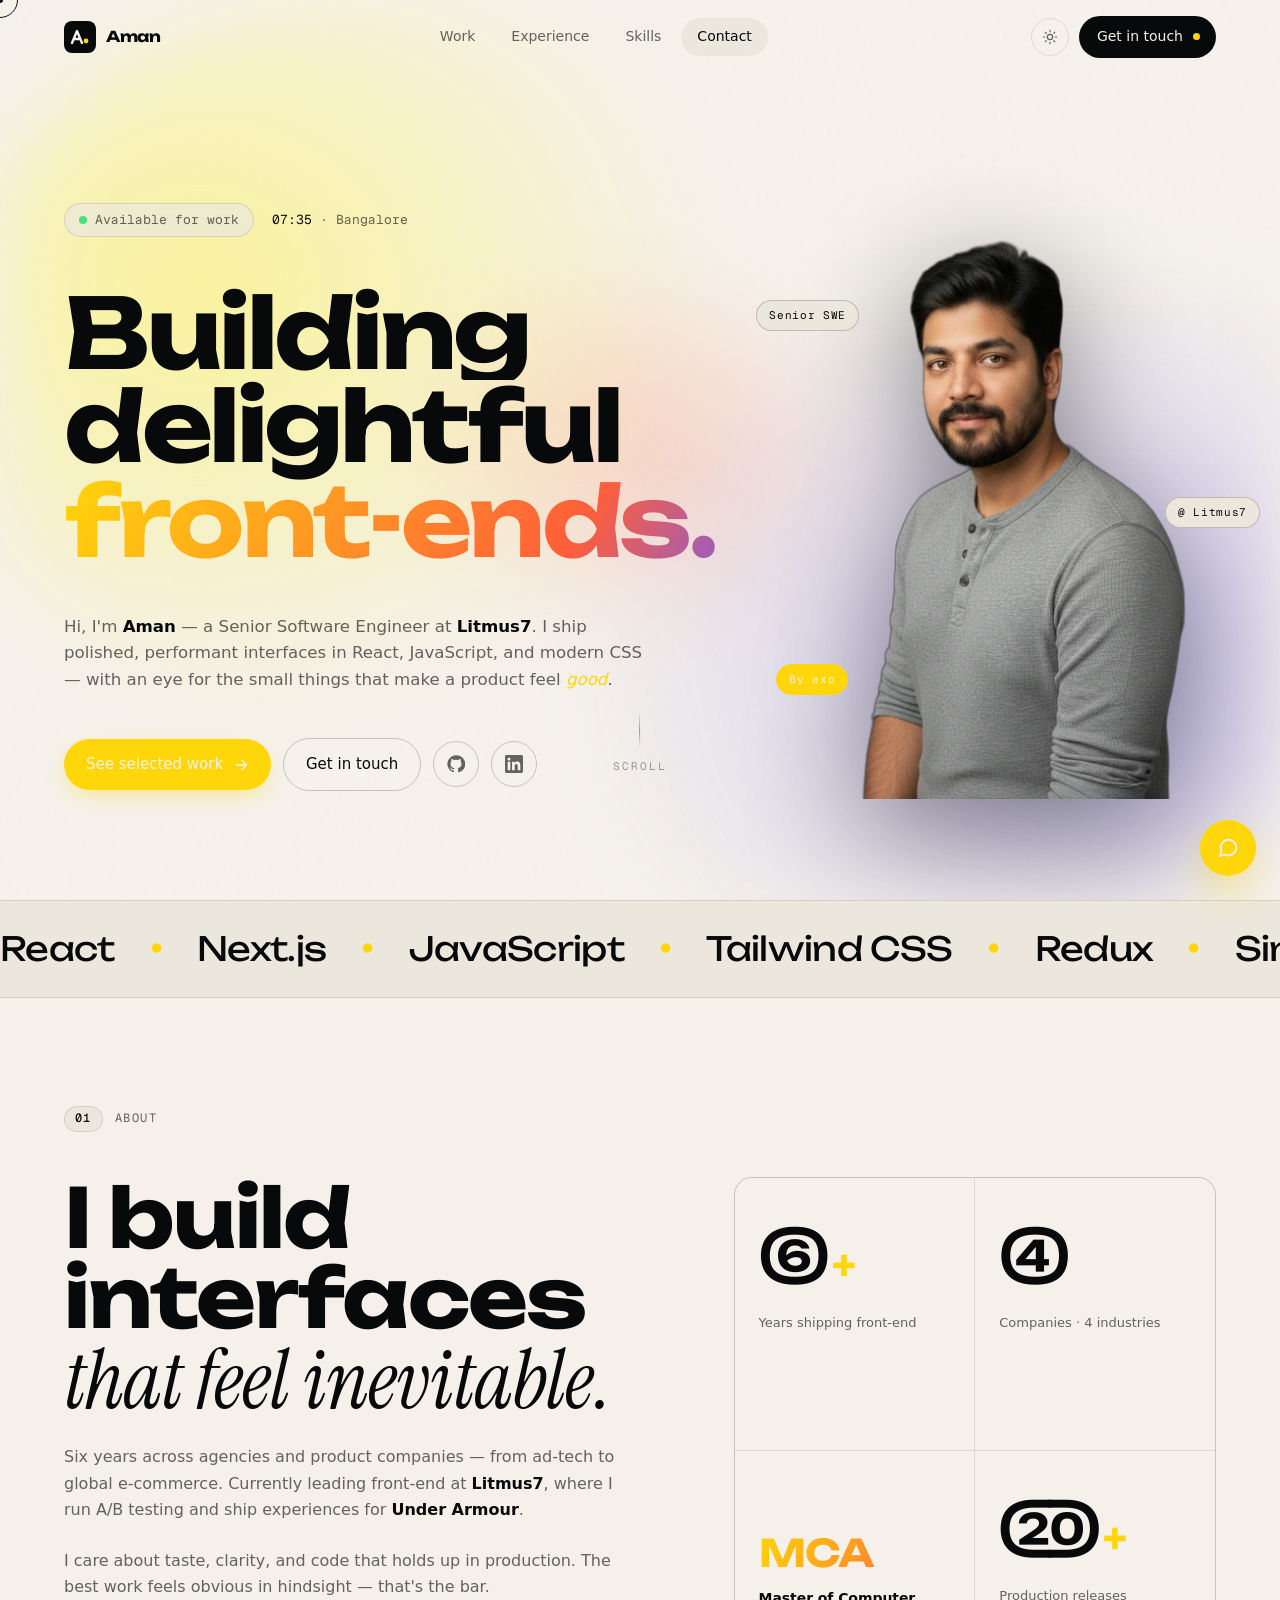
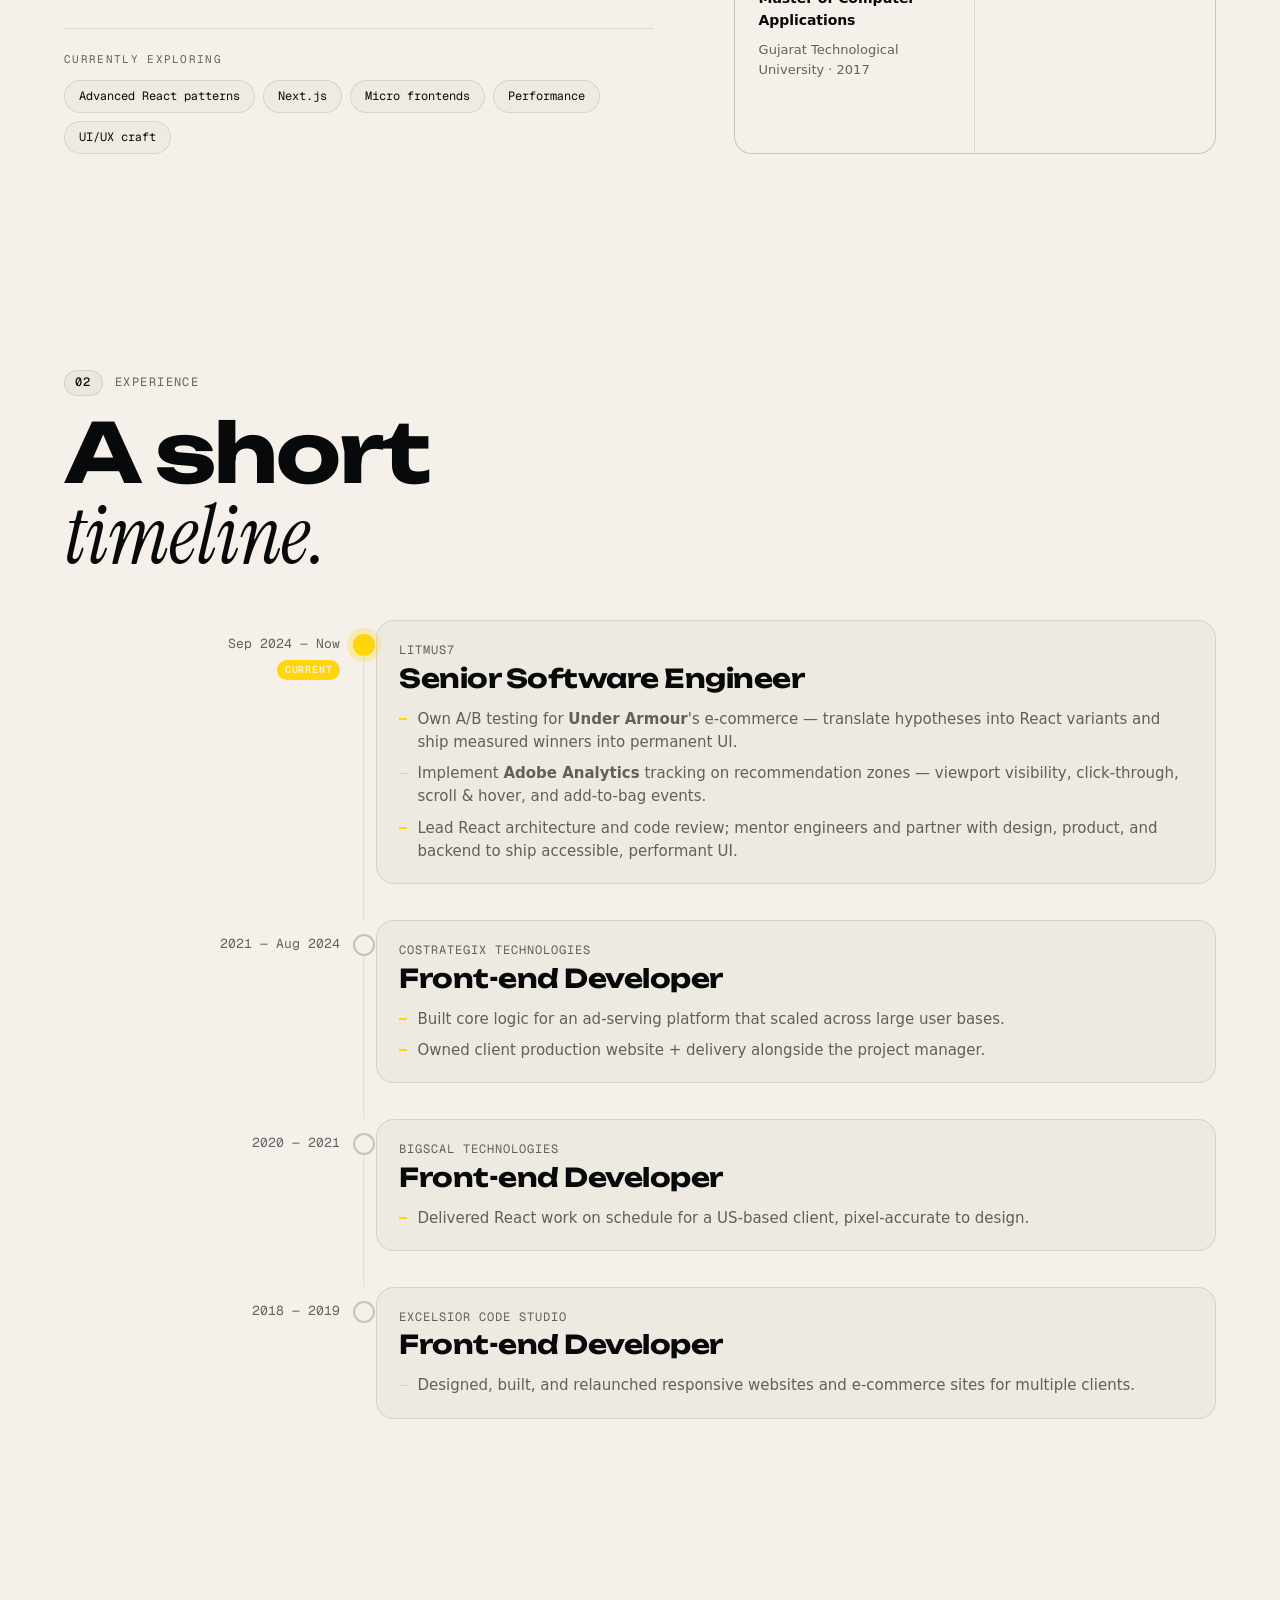
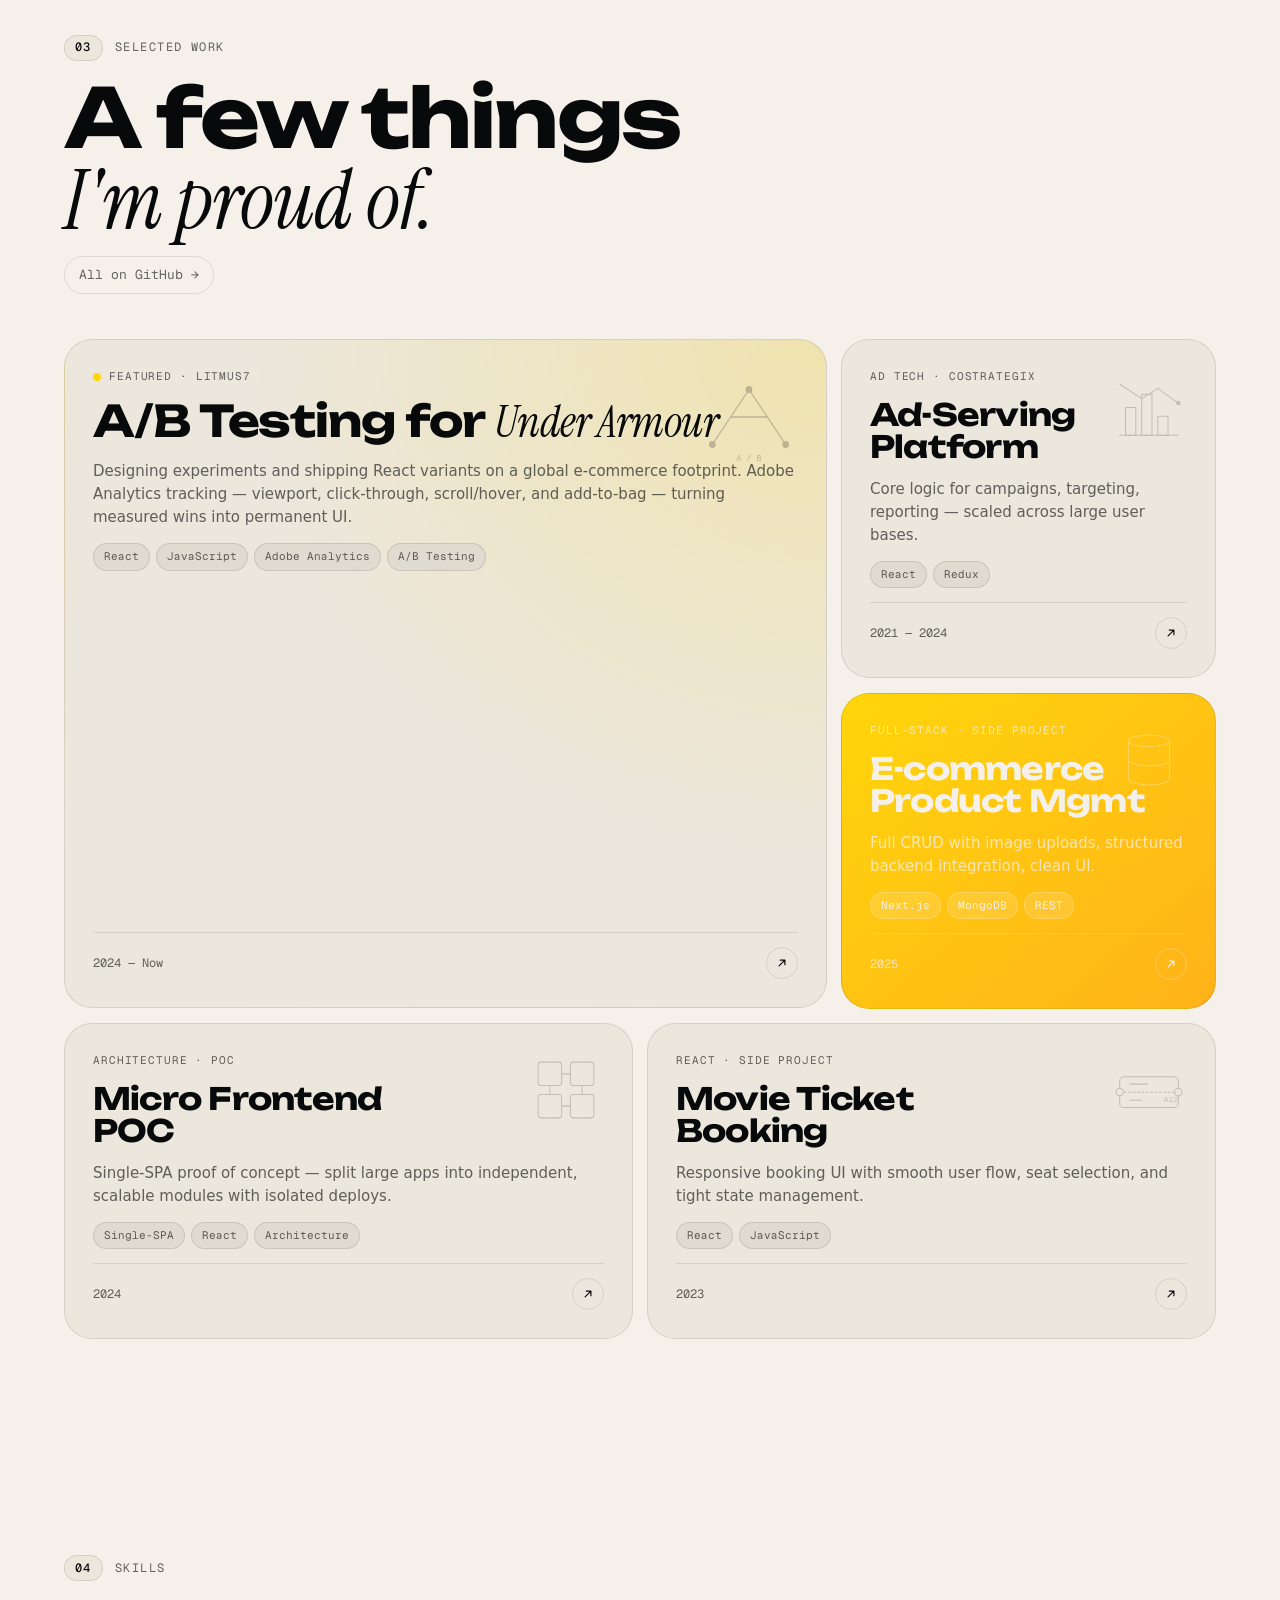
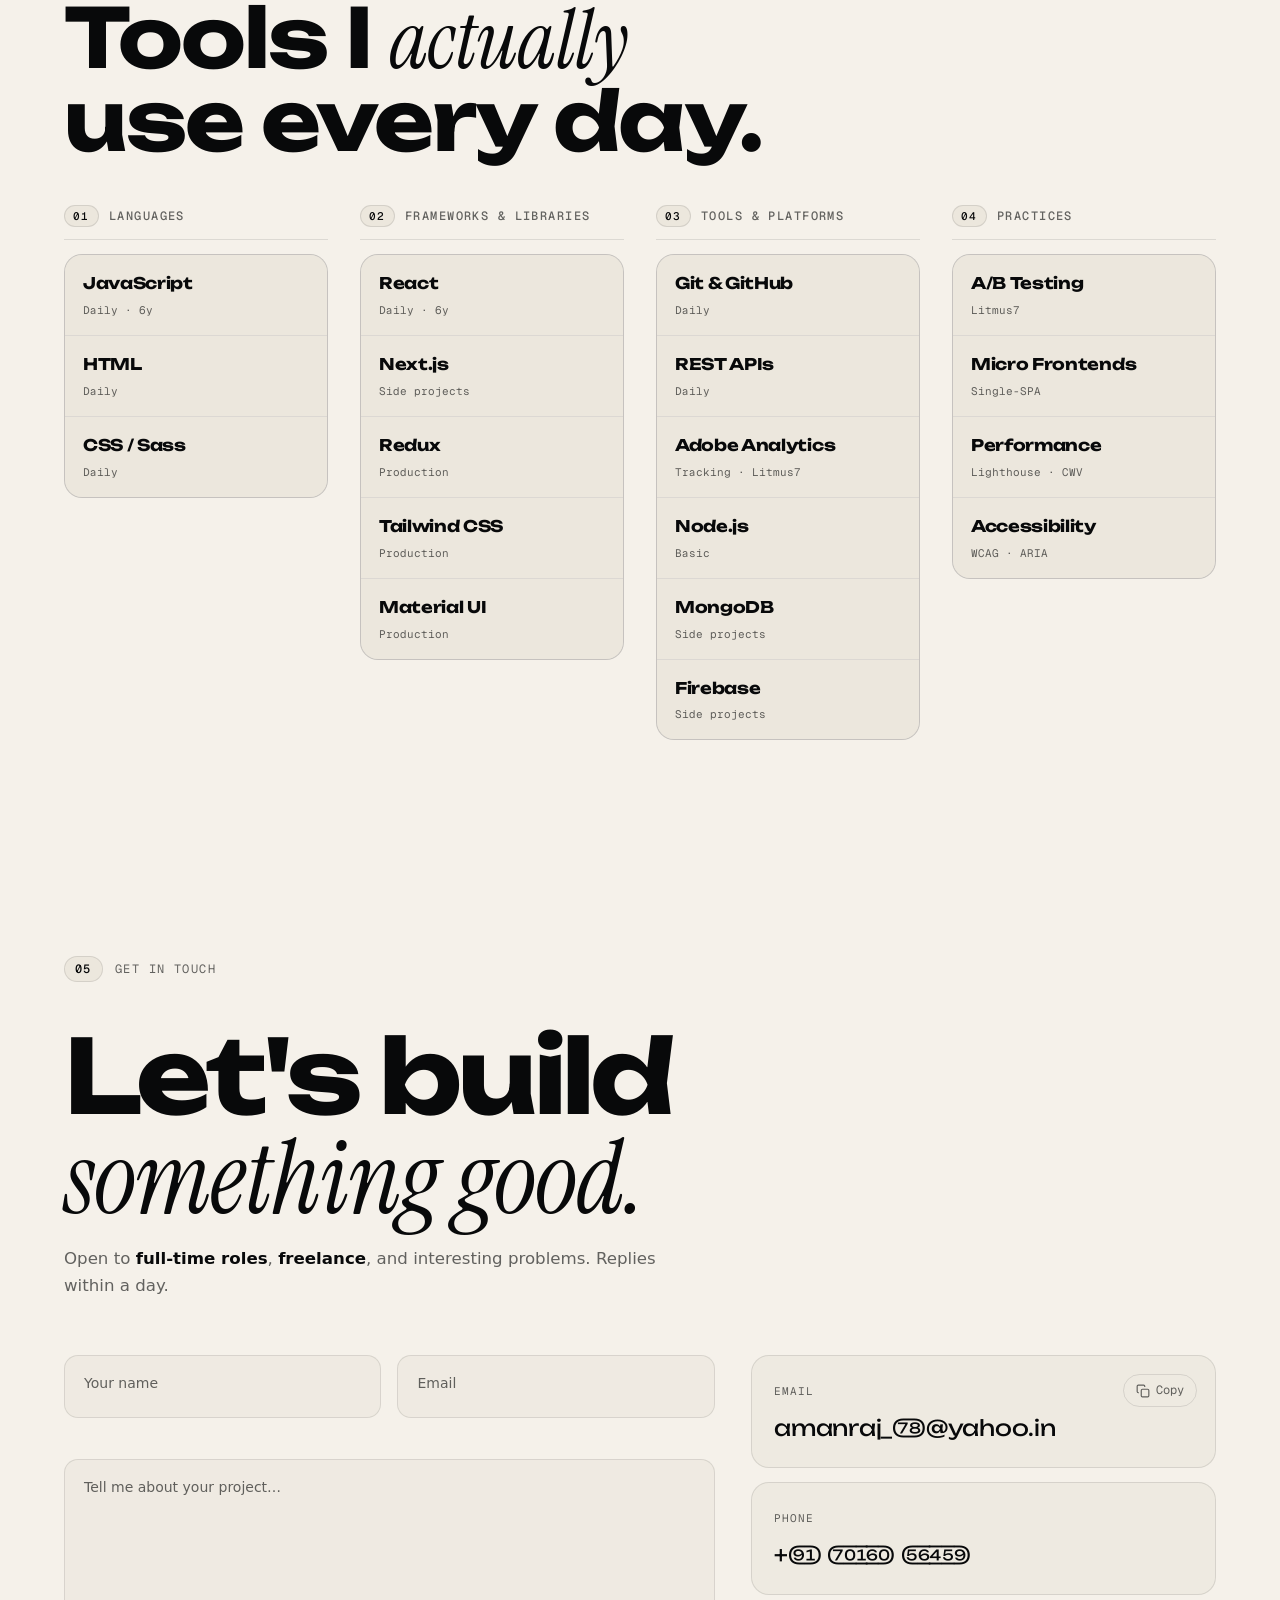
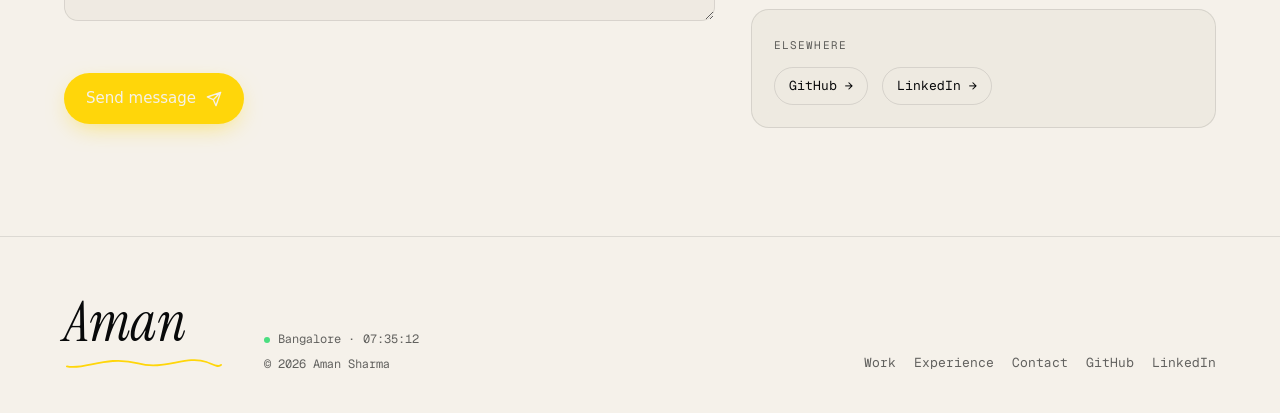
==== commit 44465804: "Refactor code structure for improved readability and maintainability" ====
--- a/index.html
+++ b/index.html
@@ -3,7 +3,9 @@
   <head>
     <meta charset="UTF-8" />
     <meta name="viewport" content="width=device-width, initial-scale=1.0" />
-    <title>Aman Sharma — Senior Software Engineer · React &amp; Front-End</title>
+    <title>
+      Aman Sharma — Senior Software Engineer · React &amp; Front-End
+    </title>
 
     <meta
       name="description"
@@ -62,7 +64,22 @@
           "addressLocality": "Sarjapur, Bangalore",
           "addressCountry": "IN"
         },
-        "knowsAbout": ["React", "JavaScript", "Redux", "Material UI", "A/B Testing"],
+        "knowsAbout": [
+          "React",
+          "Next.js",
+          "JavaScript",
+          "Tailwind CSS",
+          "Redux",
+          "Material UI",
+          "Node.js",
+          "MongoDB",
+          "A/B Testing",
+          "Adobe Analytics",
+          "Micro Frontends",
+          "Single-SPA",
+          "Performance",
+          "Accessibility"
+        ],
         "sameAs": [
           "https://github.com/amanpsharma",
           "https://www.linkedin.com/in/amanpsharma/"
@@ -71,9 +88,23 @@
     </script>
 
     <link rel="icon" type="image/svg+xml" href="assets/favicon.svg" />
-    <link rel="icon" type="image/png" sizes="32x32" href="assets/favicon-32.png" />
-    <link rel="icon" type="image/png" sizes="16x16" href="assets/favicon-16.png" />
-    <link rel="apple-touch-icon" sizes="180x180" href="assets/apple-touch-icon.png" />
+    <link
+      rel="icon"
+      type="image/png"
+      sizes="32x32"
+      href="assets/favicon-32.png"
+    />
+    <link
+      rel="icon"
+      type="image/png"
+      sizes="16x16"
+      href="assets/favicon-16.png"
+    />
+    <link
+      rel="apple-touch-icon"
+      sizes="180x180"
+      href="assets/apple-touch-icon.png"
+    />
     <link rel="manifest" href="manifest.webmanifest" />
 
     <link rel="preconnect" href="https://fonts.googleapis.com" />
@@ -89,7 +120,10 @@
       rel="preload"
       as="style"
       href="https://fonts.googleapis.com/css2?family=Instrument+Serif:ital@0;1&family=Unbounded:wght@300;400;700;900&family=Geist+Mono:wght@400;500&display=swap"
-      onload="this.onload=null;this.rel='stylesheet'"
+      onload="
+        this.onload = null;
+        this.rel = 'stylesheet';
+      "
     />
     <noscript>
       <link
@@ -97,7 +131,7 @@
         href="https://fonts.googleapis.com/css2?family=Instrument+Serif:ital@0;1&family=Unbounded:wght@300;400;700;900&family=Geist+Mono:wght@400;500&display=swap"
       />
     </noscript>
-    <link rel="stylesheet" href="style.css?v=10" />
+    <link rel="stylesheet" href="style.css?v=19" />
 
     <script>
       (function () {
@@ -108,7 +142,7 @@
         } catch (e) {}
       })();
     </script>
-    <script defer src="script.js?v=10"></script>
+    <script defer src="script.js?v=18"></script>
 
     <script
       defer
@@ -133,8 +167,15 @@
         <span class="brand-mark" aria-hidden="true">
           <svg viewBox="0 0 32 32" fill="none">
             <rect width="32" height="32" rx="8" fill="currentColor" />
-            <path d="M8 22 L13 10 L18 22 M10 18 H16" stroke="var(--bg)" stroke-width="2.4" stroke-linecap="round" stroke-linejoin="round" fill="none"/>
-            <circle cx="22" cy="20" r="2.4" fill="var(--accent)"/>
+            <path
+              d="M8 22 L13 10 L18 22 M10 18 H16"
+              stroke="var(--bg)"
+              stroke-width="2.4"
+              stroke-linecap="round"
+              stroke-linejoin="round"
+              fill="none"
+            />
+            <circle cx="22" cy="20" r="2.4" fill="var(--accent)" />
           </svg>
         </span>
         <span class="brand-text">Aman</span>
@@ -153,8 +194,33 @@
           aria-label="Toggle theme"
           aria-pressed="false"
         >
-          <svg class="ic-sun" viewBox="0 0 24 24" fill="none" stroke="currentColor" stroke-width="1.8" stroke-linecap="round" stroke-linejoin="round" aria-hidden="true"><circle cx="12" cy="12" r="4"/><path d="M12 2v2M12 20v2M4.93 4.93l1.41 1.41M17.66 17.66l1.41 1.41M2 12h2M20 12h2M4.93 19.07l1.41-1.41M17.66 6.34l1.41-1.41"/></svg>
-          <svg class="ic-moon" viewBox="0 0 24 24" fill="none" stroke="currentColor" stroke-width="1.8" stroke-linecap="round" stroke-linejoin="round" aria-hidden="true"><path d="M21 12.79A9 9 0 1 1 11.21 3 7 7 0 0 0 21 12.79z"/></svg>
+          <svg
+            class="ic-sun"
+            viewBox="0 0 24 24"
+            fill="none"
+            stroke="currentColor"
+            stroke-width="1.8"
+            stroke-linecap="round"
+            stroke-linejoin="round"
+            aria-hidden="true"
+          >
+            <circle cx="12" cy="12" r="4" />
+            <path
+              d="M12 2v2M12 20v2M4.93 4.93l1.41 1.41M17.66 17.66l1.41 1.41M2 12h2M20 12h2M4.93 19.07l1.41-1.41M17.66 6.34l1.41-1.41"
+            />
+          </svg>
+          <svg
+            class="ic-moon"
+            viewBox="0 0 24 24"
+            fill="none"
+            stroke="currentColor"
+            stroke-width="1.8"
+            stroke-linecap="round"
+            stroke-linejoin="round"
+            aria-hidden="true"
+          >
+            <path d="M21 12.79A9 9 0 1 1 11.21 3 7 7 0 0 0 21 12.79z" />
+          </svg>
         </button>
         <a href="#contact" class="nav-cta" data-magnet>
           <span>Get in touch</span>
@@ -172,12 +238,21 @@
       </button>
     </header>
 
-    <div class="mobile-menu" id="mobileMenu" role="dialog" aria-label="Mobile menu" aria-hidden="true">
+    <div class="mobile-backdrop" id="mobileBackdrop" aria-hidden="true"></div>
+    <div
+      class="mobile-menu"
+      id="mobileMenu"
+      role="dialog"
+      aria-label="Mobile menu"
+      aria-hidden="true"
+    >
       <a href="#work" data-mobile-link>Work</a>
       <a href="#experience" data-mobile-link>Experience</a>
       <a href="#skills" data-mobile-link>Skills</a>
       <a href="#contact" data-mobile-link>Contact</a>
-      <a href="mailto:amanraj_78@yahoo.in" class="m-cta" data-mobile-link>Say hello →</a>
+      <a href="mailto:amanraj_78@yahoo.in" class="m-cta" data-mobile-link
+        >Say hello →</a
+      >
     </div>
 
     <main id="main">
@@ -188,21 +263,42 @@
           <svg viewBox="0 0 1200 800" preserveAspectRatio="xMidYMid slice">
             <defs>
               <radialGradient id="g1" cx="0.3" cy="0.4" r="0.6">
-                <stop offset="0%" stop-color="#fff52f" stop-opacity="0.45"/>
-                <stop offset="100%" stop-color="#fff52f" stop-opacity="0"/>
+                <stop offset="0%" stop-color="#fff52f" stop-opacity="0.45" />
+                <stop offset="100%" stop-color="#fff52f" stop-opacity="0" />
               </radialGradient>
               <radialGradient id="g2" cx="0.7" cy="0.65" r="0.55">
-                <stop offset="0%" stop-color="#6b5dff" stop-opacity="0.32"/>
-                <stop offset="100%" stop-color="#6b5dff" stop-opacity="0"/>
+                <stop offset="0%" stop-color="#6b5dff" stop-opacity="0.32" />
+                <stop offset="100%" stop-color="#6b5dff" stop-opacity="0" />
               </radialGradient>
               <radialGradient id="g3" cx="0.5" cy="0.5" r="0.4">
-                <stop offset="0%" stop-color="#ff5e3a" stop-opacity="0.22"/>
-                <stop offset="100%" stop-color="#ff5e3a" stop-opacity="0"/>
+                <stop offset="0%" stop-color="#ff5e3a" stop-opacity="0.22" />
+                <stop offset="100%" stop-color="#ff5e3a" stop-opacity="0" />
               </radialGradient>
             </defs>
-            <ellipse class="blob b1" cx="360" cy="320" rx="380" ry="320" fill="url(#g1)"/>
-            <ellipse class="blob b2" cx="840" cy="500" rx="420" ry="340" fill="url(#g2)"/>
-            <ellipse class="blob b3" cx="600" cy="400" rx="260" ry="220" fill="url(#g3)"/>
+            <ellipse
+              class="blob b1"
+              cx="360"
+              cy="320"
+              rx="380"
+              ry="320"
+              fill="url(#g1)"
+            />
+            <ellipse
+              class="blob b2"
+              cx="840"
+              cy="500"
+              rx="420"
+              ry="340"
+              fill="url(#g2)"
+            />
+            <ellipse
+              class="blob b3"
+              cx="600"
+              cy="400"
+              rx="260"
+              ry="220"
+              fill="url(#g3)"
+            />
           </svg>
         </div>
 
@@ -212,7 +308,10 @@
               <span class="status-dot"></span>
               <span>Available for work</span>
             </span>
-            <span class="hero-loc"><span class="loc-time" id="locTime">--:--</span> · Bangalore</span>
+            <span class="hero-loc"
+              ><span class="loc-time" id="locTime">--:--</span> ·
+              Bangalore</span
+            >
           </div>
 
           <h1 class="hero-title">
@@ -234,8 +333,14 @@
 
           <div class="hero-photo-wrap">
             <picture>
-              <source srcset="assets/photo-transparent.avif" type="image/avif" />
-              <source srcset="assets/photo-transparent.webp" type="image/webp" />
+              <source
+                srcset="assets/photo-transparent.avif"
+                type="image/avif"
+              />
+              <source
+                srcset="assets/photo-transparent.webp"
+                type="image/webp"
+              />
               <img
                 src="assets/photo-transparent.png"
                 alt="Aman Sharma"
@@ -254,24 +359,58 @@
 
           <p class="hero-sub">
             Hi, I'm <strong>Aman</strong> — a Senior Software Engineer at
-            <strong>Litmus7</strong>. I ship polished, performant interfaces in React,
-            JavaScript, and modern CSS — with an eye for the small things that
-            make a product feel <em>good</em>.
+            <strong>Litmus7</strong>. I ship polished, performant interfaces in
+            React, JavaScript, and modern CSS — with an eye for the small things
+            that make a product feel <em>good</em>.
           </p>
 
           <div class="hero-ctas">
             <a href="#work" class="btn btn-primary" data-magnet>
               <span>See selected work</span>
-              <svg viewBox="0 0 24 24" fill="none" stroke="currentColor" stroke-width="2" aria-hidden="true">
-                <path d="M5 12h14M13 5l7 7-7 7" stroke-linecap="round" stroke-linejoin="round"/>
+              <svg
+                viewBox="0 0 24 24"
+                fill="none"
+                stroke="currentColor"
+                stroke-width="2"
+                aria-hidden="true"
+              >
+                <path
+                  d="M5 12h14M13 5l7 7-7 7"
+                  stroke-linecap="round"
+                  stroke-linejoin="round"
+                />
               </svg>
             </a>
-            <a href="#contact" class="btn btn-ghost" data-magnet>Get in touch</a>
-            <a href="https://github.com/amanpsharma" target="_blank" rel="noopener" class="btn-icon-link" data-magnet aria-label="GitHub">
-              <svg viewBox="0 0 24 24" fill="currentColor" aria-hidden="true"><path d="M12 .5a11.5 11.5 0 0 0-3.64 22.42c.58.1.79-.25.79-.56v-2c-3.2.7-3.88-1.36-3.88-1.36-.53-1.34-1.3-1.7-1.3-1.7-1.06-.72.08-.7.08-.7 1.18.08 1.8 1.21 1.8 1.21 1.04 1.78 2.74 1.27 3.41.97.1-.76.4-1.27.74-1.56-2.55-.29-5.24-1.27-5.24-5.66 0-1.25.45-2.27 1.18-3.07-.12-.29-.51-1.46.11-3.04 0 0 .96-.31 3.15 1.17a10.93 10.93 0 0 1 5.74 0c2.18-1.48 3.14-1.17 3.14-1.17.62 1.58.23 2.75.11 3.04.74.8 1.18 1.82 1.18 3.07 0 4.4-2.69 5.36-5.26 5.65.41.36.78 1.07.78 2.16v3.2c0 .31.21.67.8.55A11.5 11.5 0 0 0 12 .5z"/></svg>
+            <a href="#contact" class="btn btn-ghost" data-magnet
+              >Get in touch</a
+            >
+            <a
+              href="https://github.com/amanpsharma"
+              target="_blank"
+              rel="noopener"
+              class="btn-icon-link"
+              data-magnet
+              aria-label="GitHub"
+            >
+              <svg viewBox="0 0 24 24" fill="currentColor" aria-hidden="true">
+                <path
+                  d="M12 .5a11.5 11.5 0 0 0-3.64 22.42c.58.1.79-.25.79-.56v-2c-3.2.7-3.88-1.36-3.88-1.36-.53-1.34-1.3-1.7-1.3-1.7-1.06-.72.08-.7.08-.7 1.18.08 1.8 1.21 1.8 1.21 1.04 1.78 2.74 1.27 3.41.97.1-.76.4-1.27.74-1.56-2.55-.29-5.24-1.27-5.24-5.66 0-1.25.45-2.27 1.18-3.07-.12-.29-.51-1.46.11-3.04 0 0 .96-.31 3.15 1.17a10.93 10.93 0 0 1 5.74 0c2.18-1.48 3.14-1.17 3.14-1.17.62 1.58.23 2.75.11 3.04.74.8 1.18 1.82 1.18 3.07 0 4.4-2.69 5.36-5.26 5.65.41.36.78 1.07.78 2.16v3.2c0 .31.21.67.8.55A11.5 11.5 0 0 0 12 .5z"
+                />
+              </svg>
             </a>
-            <a href="https://www.linkedin.com/in/amanpsharma/" target="_blank" rel="noopener" class="btn-icon-link" data-magnet aria-label="LinkedIn">
-              <svg viewBox="0 0 24 24" fill="currentColor" aria-hidden="true"><path d="M20.45 20.45h-3.55v-5.57c0-1.33-.02-3.04-1.85-3.04-1.86 0-2.14 1.45-2.14 2.95v5.66H9.36V9h3.41v1.56h.05c.47-.9 1.63-1.85 3.36-1.85 3.59 0 4.26 2.36 4.26 5.43v6.31zM5.34 7.43a2.06 2.06 0 1 1 0-4.12 2.06 2.06 0 0 1 0 4.12zM7.12 20.45H3.55V9h3.57v11.45zM22 0H2C.9 0 0 .88 0 1.96v20.07C0 23.12.9 24 2 24h20c1.1 0 2-.88 2-1.97V1.96C24 .88 23.1 0 22 0z"/></svg>
+            <a
+              href="https://www.linkedin.com/in/amanpsharma/"
+              target="_blank"
+              rel="noopener"
+              class="btn-icon-link"
+              data-magnet
+              aria-label="LinkedIn"
+            >
+              <svg viewBox="0 0 24 24" fill="currentColor" aria-hidden="true">
+                <path
+                  d="M20.45 20.45h-3.55v-5.57c0-1.33-.02-3.04-1.85-3.04-1.86 0-2.14 1.45-2.14 2.95v5.66H9.36V9h3.41v1.56h.05c.47-.9 1.63-1.85 3.36-1.85 3.59 0 4.26 2.36 4.26 5.43v6.31zM5.34 7.43a2.06 2.06 0 1 1 0-4.12 2.06 2.06 0 0 1 0 4.12zM7.12 20.45H3.55V9h3.57v11.45zM22 0H2C.9 0 0 .88 0 1.96v20.07C0 23.12.9 24 2 24h20c1.1 0 2-.88 2-1.97V1.96C24 .88 23.1 0 22 0z"
+                />
+              </svg>
             </a>
           </div>
 
@@ -285,29 +424,39 @@
       <!-- MARQUEE -->
       <div class="marquee" aria-hidden="true">
         <div class="marquee-track">
-          <span>React</span><span class="dot">●</span>
-          <span>JavaScript</span><span class="dot">●</span>
-          <span>Redux</span><span class="dot">●</span>
-          <span>Material UI</span><span class="dot">●</span>
-          <span>A/B Testing</span><span class="dot">●</span>
-          <span>Performance</span><span class="dot">●</span>
-          <span>Accessibility</span><span class="dot">●</span>
-          <span>E-commerce</span><span class="dot">●</span>
-          <span>React</span><span class="dot">●</span>
-          <span>JavaScript</span><span class="dot">●</span>
-          <span>Redux</span><span class="dot">●</span>
-          <span>Material UI</span><span class="dot">●</span>
-          <span>A/B Testing</span><span class="dot">●</span>
-          <span>Performance</span><span class="dot">●</span>
-          <span>Accessibility</span><span class="dot">●</span>
-          <span>E-commerce</span><span class="dot">●</span>
+          <span>React</span><span class="dot">●</span> <span>Next.js</span
+          ><span class="dot">●</span> <span>JavaScript</span
+          ><span class="dot">●</span> <span>Tailwind CSS</span
+          ><span class="dot">●</span> <span>Redux</span
+          ><span class="dot">●</span> <span>Single-SPA</span
+          ><span class="dot">●</span> <span>Adobe Analytics</span
+          ><span class="dot">●</span> <span>A/B Testing</span
+          ><span class="dot">●</span> <span>Node.js</span
+          ><span class="dot">●</span> <span>MongoDB</span
+          ><span class="dot">●</span> <span>Performance</span
+          ><span class="dot">●</span> <span>Accessibility</span
+          ><span class="dot">●</span> <span>React</span
+          ><span class="dot">●</span> <span>Next.js</span
+          ><span class="dot">●</span> <span>JavaScript</span
+          ><span class="dot">●</span> <span>Tailwind CSS</span
+          ><span class="dot">●</span> <span>Redux</span
+          ><span class="dot">●</span> <span>Single-SPA</span
+          ><span class="dot">●</span> <span>Adobe Analytics</span
+          ><span class="dot">●</span> <span>A/B Testing</span
+          ><span class="dot">●</span> <span>Node.js</span
+          ><span class="dot">●</span> <span>MongoDB</span
+          ><span class="dot">●</span> <span>Performance</span
+          ><span class="dot">●</span> <span>Accessibility</span
+          ><span class="dot">●</span>
         </div>
       </div>
 
       <!-- ABOUT -->
       <section class="about" id="about">
         <div class="section-head">
-          <span class="section-label"><span class="section-num">01</span>About</span>
+          <span class="section-label"
+            ><span class="section-num">01</span>About</span
+          >
         </div>
         <div class="about-grid">
           <div class="about-copy">
@@ -322,26 +471,42 @@
               experiences for <strong>Under Armour</strong>.
             </p>
             <p>
-              I care about taste, clarity, and code that holds up in
-              production. The best work feels obvious in hindsight — that's the
-              bar.
+              I care about taste, clarity, and code that holds up in production.
+              The best work feels obvious in hindsight — that's the bar.
             </p>
+            <div class="explore">
+              <span class="explore-label">Currently exploring</span>
+              <div class="explore-pills">
+                <span class="pill">Advanced React patterns</span>
+                <span class="pill">Next.js</span>
+                <span class="pill">Micro frontends</span>
+                <span class="pill">Performance</span>
+                <span class="pill">UI/UX craft</span>
+              </div>
+            </div>
           </div>
           <div class="stats" data-stagger>
             <div class="stat">
-              <div class="stat-num"><span data-count="6">0</span><span class="stat-plus">+</span></div>
+              <div class="stat-num">
+                <span data-count="6">0</span><span class="stat-plus">+</span>
+              </div>
               <div class="stat-label">Years shipping front-end</div>
             </div>
             <div class="stat">
               <div class="stat-num"><span data-count="4">0</span></div>
               <div class="stat-label">Companies · 4 industries</div>
             </div>
+            <div class="stat stat-text">
+              <div class="stat-num stat-num-text">MCA</div>
+              <div class="stat-sub">Master of Computer Applications</div>
+              <div class="stat-label">
+                Gujarat Technological University · 2017
+              </div>
+            </div>
             <div class="stat">
-              <div class="stat-num">MCA</div>
-              <div class="stat-label">GTU · 2017</div>
-            </div>
-            <div class="stat">
-              <div class="stat-num"><span data-count="20">0</span><span class="stat-plus">+</span></div>
+              <div class="stat-num">
+                <span data-count="20">0</span><span class="stat-plus">+</span>
+              </div>
               <div class="stat-label">Production releases</div>
             </div>
           </div>
@@ -351,8 +516,12 @@
       <!-- EXPERIENCE -->
       <section class="experience" id="experience">
         <div class="section-head">
-          <span class="section-label"><span class="section-num">02</span>Experience</span>
-          <h2 class="h2">A short<br /><em class="serif-italic">timeline.</em></h2>
+          <span class="section-label"
+            ><span class="section-num">02</span>Experience</span
+          >
+          <h2 class="h2">
+            A short<br /><em class="serif-italic">timeline.</em>
+          </h2>
         </div>
 
         <ol class="timeline" data-stagger>
@@ -366,9 +535,21 @@
               <div class="tl-company">Litmus7</div>
               <h3 class="tl-role">Senior Software Engineer</h3>
               <ul>
-                <li>Lead front-end on enterprise React platforms — architecture, code quality, mentoring.</li>
-                <li>Run A/B testing for Under Armour: design experiments, build variants, ship winners.</li>
-                <li>Partner with product, design and backend to ship accessible, performant UI.</li>
+                <li>
+                  Own A/B testing for <strong>Under Armour</strong>'s e-commerce
+                  — translate hypotheses into React variants and ship measured
+                  winners into permanent UI.
+                </li>
+                <li>
+                  Implement <strong>Adobe Analytics</strong> tracking on
+                  recommendation zones — viewport visibility, click-through,
+                  scroll &amp; hover, and add-to-bag events.
+                </li>
+                <li>
+                  Lead React architecture and code review; mentor engineers and
+                  partner with design, product, and backend to ship accessible,
+                  performant UI.
+                </li>
               </ul>
             </div>
           </li>
@@ -382,8 +563,14 @@
               <div class="tl-company">Costrategix Technologies</div>
               <h3 class="tl-role">Front-end Developer</h3>
               <ul>
-                <li>Built core logic for an ad-serving platform that scaled across large user bases.</li>
-                <li>Owned client production website + delivery alongside the project manager.</li>
+                <li>
+                  Built core logic for an ad-serving platform that scaled across
+                  large user bases.
+                </li>
+                <li>
+                  Owned client production website + delivery alongside the
+                  project manager.
+                </li>
               </ul>
             </div>
           </li>
@@ -397,7 +584,10 @@
               <div class="tl-company">Bigscal Technologies</div>
               <h3 class="tl-role">Front-end Developer</h3>
               <ul>
-                <li>Delivered React work on schedule for a US-based client, pixel-accurate to design.</li>
+                <li>
+                  Delivered React work on schedule for a US-based client,
+                  pixel-accurate to design.
+                </li>
               </ul>
             </div>
           </li>
@@ -411,7 +601,10 @@
               <div class="tl-company">Excelsior Code Studio</div>
               <h3 class="tl-role">Front-end Developer</h3>
               <ul>
-                <li>Designed, built, and relaunched responsive websites and e-commerce sites for multiple clients.</li>
+                <li>
+                  Designed, built, and relaunched responsive websites and
+                  e-commerce sites for multiple clients.
+                </li>
               </ul>
             </div>
           </li>
@@ -421,81 +614,442 @@
       <!-- WORK -->
       <section class="work" id="work">
         <div class="section-head">
-          <span class="section-label"><span class="section-num">03</span>Selected work</span>
-          <h2 class="h2">A few things<br /><em class="serif-italic">I'm proud of.</em></h2>
-          <a href="https://github.com/amanpsharma" target="_blank" rel="noopener" class="section-cta">All on GitHub →</a>
+          <span class="section-label"
+            ><span class="section-num">03</span>Selected work</span
+          >
+          <h2 class="h2">
+            A few things<br /><em class="serif-italic">I'm proud of.</em>
+          </h2>
+          <a
+            href="https://github.com/amanpsharma"
+            target="_blank"
+            rel="noopener"
+            class="section-cta"
+            >All on GitHub →</a
+          >
         </div>
 
         <div class="bento" data-stagger>
-          <article class="card card-feature" data-tilt>
-            <div class="card-tag"><span class="dot dot-yellow"></span>Featured · Litmus7</div>
-            <h3 class="card-title">A/B Testing for <em class="serif-italic">Under Armour</em></h3>
-            <p class="card-desc">Designing experiments, shipping variants, and turning measured wins into permanent UI on a global e-commerce footprint.</p>
+          <a
+            class="card card-feature"
+            data-tilt
+            href="https://www.underarmour.com"
+            target="_blank"
+            rel="noopener"
+            aria-label="A/B Testing for Under Armour — open Under Armour"
+          >
+            <svg
+              class="card-graphic"
+              viewBox="0 0 120 120"
+              fill="none"
+              stroke="currentColor"
+              stroke-width="1.4"
+              stroke-linecap="round"
+              stroke-linejoin="round"
+              aria-hidden="true"
+            >
+              <path d="M20 90 L60 30 L100 90" />
+              <path d="M40 60 L80 60" />
+              <circle cx="60" cy="30" r="3" fill="currentColor" />
+              <circle cx="20" cy="90" r="3" fill="currentColor" />
+              <circle cx="100" cy="90" r="3" fill="currentColor" />
+              <text
+                x="60"
+                y="108"
+                text-anchor="middle"
+                font-family="monospace"
+                font-size="9"
+                stroke="none"
+                fill="currentColor"
+              >
+                A / B
+              </text>
+            </svg>
+            <div class="card-tag">
+              <span class="dot dot-yellow"></span>Featured · Litmus7
+            </div>
+            <h3 class="card-title">
+              A/B Testing for <em class="serif-italic">Under Armour</em>
+            </h3>
+            <p class="card-desc">
+              Designing experiments and shipping React variants on a global
+              e-commerce footprint. Adobe Analytics tracking — viewport,
+              click-through, scroll/hover, and add-to-bag — turning measured
+              wins into permanent UI.
+            </p>
             <div class="card-pills">
               <span class="pill">React</span>
               <span class="pill">JavaScript</span>
-              <span class="pill">Experimentation</span>
-              <span class="pill">Conversion</span>
+              <span class="pill">Adobe Analytics</span>
+              <span class="pill">A/B Testing</span>
             </div>
             <div class="card-foot">
               <span>2024 — Now</span>
-              <span class="card-arrow"><svg viewBox="0 0 24 24" fill="none" stroke="currentColor" stroke-width="2"><path d="M7 17 17 7M9 7h8v8" stroke-linecap="round" stroke-linejoin="round"/></svg></span>
-            </div>
-          </article>
-
-          <article class="card card-2" data-tilt>
+              <span class="card-arrow" aria-hidden="true"
+                ><svg
+                  viewBox="0 0 24 24"
+                  fill="none"
+                  stroke="currentColor"
+                  stroke-width="2"
+                >
+                  <path
+                    d="M7 17 17 7M9 7h8v8"
+                    stroke-linecap="round"
+                    stroke-linejoin="round"
+                  /></svg
+              ></span>
+            </div>
+          </a>
+
+          <a
+            class="card card-2"
+            data-tilt
+            href="https://github.com/amanpsharma"
+            target="_blank"
+            rel="noopener"
+            aria-label="Ad-Serving Platform at Costrategix — see related work on GitHub"
+          >
+            <svg
+              class="card-graphic"
+              viewBox="0 0 120 120"
+              fill="none"
+              stroke="currentColor"
+              stroke-width="1.4"
+              stroke-linecap="round"
+              aria-hidden="true"
+            >
+              <line x1="20" y1="100" x2="100" y2="100" />
+              <rect x="28" y="62" width="14" height="38" />
+              <rect x="50" y="44" width="14" height="56" />
+              <rect x="72" y="74" width="14" height="26" />
+              <rect x="94" y="34" width="0" height="0" />
+              <path
+                d="M20 30 L50 50 L72 36 L100 56"
+                stroke="currentColor"
+                stroke-width="1.4"
+                fill="none"
+              />
+              <circle
+                cx="100"
+                cy="56"
+                r="3"
+                fill="currentColor"
+                stroke="none"
+              />
+            </svg>
             <div class="card-tag">Ad Tech · Costrategix</div>
             <h3 class="card-title">Ad-Serving<br />Platform</h3>
-            <p class="card-desc">Core logic for campaigns, targeting, reporting — scaled across large user bases.</p>
+            <p class="card-desc">
+              Core logic for campaigns, targeting, reporting — scaled across
+              large user bases.
+            </p>
             <div class="card-pills">
               <span class="pill">React</span><span class="pill">Redux</span>
             </div>
-            <div class="card-foot"><span>2021 — 2024</span></div>
-          </article>
-
-          <article class="card card-3 card-accent" data-tilt>
-            <div class="card-tag">Client work · USA</div>
-            <h3 class="card-title">React App for<br />a US Client</h3>
-            <p class="card-desc">Pixel-accurate React UI with Material UI and Redux state.</p>
-            <div class="card-foot"><span>2020 — 2021</span></div>
-          </article>
-
-          <article class="card card-4" data-tilt>
-            <div class="card-tag">E-commerce · Web</div>
-            <h3 class="card-title">E-commerce<br />Relaunches</h3>
-            <p class="card-desc">Responsive websites and storefront relaunches for multiple clients.</p>
-            <div class="card-pills"><span class="pill">HTML/CSS</span><span class="pill">Bootstrap</span></div>
-            <div class="card-foot"><span>2018 — 2019</span></div>
-          </article>
-
-          <article class="card card-5" data-tilt>
-            <div class="card-tag">Personal · UI</div>
-            <h3 class="card-title">Portfolio &amp; UI<br />Experiments</h3>
-            <p class="card-desc">Side projects, vanilla-JS interactions, the page you're on.</p>
-            <div class="card-foot"><span>Ongoing</span></div>
-          </article>
+            <div class="card-foot">
+              <span>2021 — 2024</span>
+              <span class="card-arrow" aria-hidden="true"
+                ><svg
+                  viewBox="0 0 24 24"
+                  fill="none"
+                  stroke="currentColor"
+                  stroke-width="2"
+                >
+                  <path
+                    d="M7 17 17 7M9 7h8v8"
+                    stroke-linecap="round"
+                    stroke-linejoin="round"
+                  /></svg
+              ></span>
+            </div>
+          </a>
+
+          <a
+            class="card card-3 card-accent"
+            data-tilt
+            href="https://github.com/amanpsharma"
+            target="_blank"
+            rel="noopener"
+            aria-label="E-commerce Product Management — full-stack CRUD with Next.js and MongoDB"
+          >
+            <svg
+              class="card-graphic"
+              viewBox="0 0 120 120"
+              fill="none"
+              stroke="currentColor"
+              stroke-width="1.4"
+              stroke-linecap="round"
+              stroke-linejoin="round"
+              aria-hidden="true"
+            >
+              <ellipse cx="60" cy="34" rx="28" ry="8" />
+              <path d="M32 34 V60 C32 64 44 68 60 68 C76 68 88 64 88 60 V34" />
+              <path d="M32 60 V86 C32 90 44 94 60 94 C76 94 88 90 88 86 V60" />
+              <line x1="46" y1="46" x2="46" y2="48" />
+              <line x1="74" y1="46" x2="74" y2="48" />
+            </svg>
+            <div class="card-tag">Full-stack · Side project</div>
+            <h3 class="card-title">E-commerce<br />Product Mgmt</h3>
+            <p class="card-desc">
+              Full CRUD with image uploads, structured backend integration,
+              clean UI.
+            </p>
+            <div class="card-pills">
+              <span class="pill">Next.js</span><span class="pill">MongoDB</span
+              ><span class="pill">REST</span>
+            </div>
+            <div class="card-foot">
+              <span>2025</span>
+              <span class="card-arrow" aria-hidden="true"
+                ><svg
+                  viewBox="0 0 24 24"
+                  fill="none"
+                  stroke="currentColor"
+                  stroke-width="2"
+                >
+                  <path
+                    d="M7 17 17 7M9 7h8v8"
+                    stroke-linecap="round"
+                    stroke-linejoin="round"
+                  /></svg
+              ></span>
+            </div>
+          </a>
+
+          <a
+            class="card card-4"
+            data-tilt
+            href="https://github.com/amanpsharma"
+            target="_blank"
+            rel="noopener"
+            aria-label="Micro Frontend POC with Single-SPA — see related work on GitHub"
+          >
+            <svg
+              class="card-graphic"
+              viewBox="0 0 120 120"
+              fill="none"
+              stroke="currentColor"
+              stroke-width="1.4"
+              stroke-linecap="round"
+              stroke-linejoin="round"
+              aria-hidden="true"
+            >
+              <rect x="22" y="22" width="32" height="32" rx="4" />
+              <rect x="66" y="22" width="32" height="32" rx="4" />
+              <rect x="22" y="66" width="32" height="32" rx="4" />
+              <rect x="66" y="66" width="32" height="32" rx="4" />
+              <line x1="54" y1="38" x2="66" y2="38" />
+              <line x1="54" y1="82" x2="66" y2="82" />
+              <line x1="38" y1="54" x2="38" y2="66" />
+              <line x1="82" y1="54" x2="82" y2="66" />
+            </svg>
+            <div class="card-tag">Architecture · POC</div>
+            <h3 class="card-title">Micro Frontend<br />POC</h3>
+            <p class="card-desc">
+              Single-SPA proof of concept — split large apps into independent,
+              scalable modules with isolated deploys.
+            </p>
+            <div class="card-pills">
+              <span class="pill">Single-SPA</span><span class="pill">React</span
+              ><span class="pill">Architecture</span>
+            </div>
+            <div class="card-foot">
+              <span>2024</span>
+              <span class="card-arrow" aria-hidden="true"
+                ><svg
+                  viewBox="0 0 24 24"
+                  fill="none"
+                  stroke="currentColor"
+                  stroke-width="2"
+                >
+                  <path
+                    d="M7 17 17 7M9 7h8v8"
+                    stroke-linecap="round"
+                    stroke-linejoin="round"
+                  /></svg
+              ></span>
+            </div>
+          </a>
+
+          <a
+            class="card card-5"
+            data-tilt
+            href="https://github.com/amanpsharma"
+            target="_blank"
+            rel="noopener"
+            aria-label="Movie Ticket Booking app — see related work on GitHub"
+          >
+            <svg
+              class="card-graphic"
+              viewBox="0 0 120 120"
+              fill="none"
+              stroke="currentColor"
+              stroke-width="1.4"
+              stroke-linecap="round"
+              stroke-linejoin="round"
+              aria-hidden="true"
+            >
+              <rect x="20" y="42" width="80" height="42" rx="6" />
+              <line x1="20" y1="63" x2="100" y2="63" stroke-dasharray="3 3" />
+              <circle cx="20" cy="63" r="5" fill="var(--bg-2)" />
+              <circle cx="100" cy="63" r="5" fill="var(--bg-2)" />
+              <line x1="34" y1="52" x2="58" y2="52" />
+              <line x1="34" y1="74" x2="50" y2="74" />
+              <text
+                x="80"
+                y="76"
+                font-family="monospace"
+                font-size="11"
+                stroke="none"
+                fill="currentColor"
+              >
+                A12
+              </text>
+            </svg>
+            <div class="card-tag">React · Side project</div>
+            <h3 class="card-title">Movie Ticket<br />Booking</h3>
+            <p class="card-desc">
+              Responsive booking UI with smooth user flow, seat selection, and
+              tight state management.
+            </p>
+            <div class="card-pills">
+              <span class="pill">React</span
+              ><span class="pill">JavaScript</span>
+            </div>
+            <div class="card-foot">
+              <span>2023</span>
+              <span class="card-arrow" aria-hidden="true"
+                ><svg
+                  viewBox="0 0 24 24"
+                  fill="none"
+                  stroke="currentColor"
+                  stroke-width="2"
+                >
+                  <path
+                    d="M7 17 17 7M9 7h8v8"
+                    stroke-linecap="round"
+                    stroke-linejoin="round"
+                  /></svg
+              ></span>
+            </div>
+          </a>
         </div>
       </section>
 
       <!-- SKILLS -->
       <section class="skills" id="skills">
         <div class="section-head">
-          <span class="section-label"><span class="section-num">04</span>Skills</span>
-          <h2 class="h2">Tools I <em class="serif-italic">actually</em><br />use every day.</h2>
+          <span class="section-label"
+            ><span class="section-num">04</span>Skills</span
+          >
+          <h2 class="h2">
+            Tools I <em class="serif-italic">actually</em><br />use every day.
+          </h2>
         </div>
-        <div class="skills-grid" data-stagger>
-          <div class="sk"><span class="sk-name">React</span><span class="sk-meta">Daily · 6y</span></div>
-          <div class="sk"><span class="sk-name">JavaScript</span><span class="sk-meta">Daily · 6y</span></div>
-          <div class="sk"><span class="sk-name">Redux</span><span class="sk-meta">Production</span></div>
-          <div class="sk"><span class="sk-name">Material UI</span><span class="sk-meta">Production</span></div>
-          <div class="sk"><span class="sk-name">CSS / Sass</span><span class="sk-meta">Daily</span></div>
-          <div class="sk"><span class="sk-name">A/B Testing</span><span class="sk-meta">Litmus7</span></div>
-          <div class="sk"><span class="sk-name">Performance</span><span class="sk-meta">Lighthouse, Core Web Vitals</span></div>
-          <div class="sk"><span class="sk-name">Accessibility</span><span class="sk-meta">WCAG · ARIA</span></div>
-          <div class="sk"><span class="sk-name">REST APIs</span><span class="sk-meta">Daily</span></div>
-          <div class="sk"><span class="sk-name">Git</span><span class="sk-meta">Daily</span></div>
-          <div class="sk"><span class="sk-name">Firebase</span><span class="sk-meta">Side projects</span></div>
-          <div class="sk"><span class="sk-name">Bootstrap</span><span class="sk-meta">Legacy</span></div>
+        <div class="skills-groups" data-stagger>
+          <div class="sk-group">
+            <h3 class="sk-group-title">
+              <span class="sk-group-num">01</span>Languages
+            </h3>
+            <div class="sk-group-grid">
+              <div class="sk">
+                <span class="sk-name">JavaScript</span
+                ><span class="sk-meta">Daily · 6y</span>
+              </div>
+              <div class="sk">
+                <span class="sk-name">HTML</span
+                ><span class="sk-meta">Daily</span>
+              </div>
+              <div class="sk">
+                <span class="sk-name">CSS / Sass</span
+                ><span class="sk-meta">Daily</span>
+              </div>
+            </div>
+          </div>
+
+          <div class="sk-group">
+            <h3 class="sk-group-title">
+              <span class="sk-group-num">02</span>Frameworks &amp; libraries
+            </h3>
+            <div class="sk-group-grid">
+              <div class="sk">
+                <span class="sk-name">React</span
+                ><span class="sk-meta">Daily · 6y</span>
+              </div>
+              <div class="sk">
+                <span class="sk-name">Next.js</span
+                ><span class="sk-meta">Side projects</span>
+              </div>
+              <div class="sk">
+                <span class="sk-name">Redux</span
+                ><span class="sk-meta">Production</span>
+              </div>
+              <div class="sk">
+                <span class="sk-name">Tailwind CSS</span
+                ><span class="sk-meta">Production</span>
+              </div>
+              <div class="sk">
+                <span class="sk-name">Material UI</span
+                ><span class="sk-meta">Production</span>
+              </div>
+            </div>
+          </div>
+
+          <div class="sk-group">
+            <h3 class="sk-group-title">
+              <span class="sk-group-num">03</span>Tools &amp; platforms
+            </h3>
+            <div class="sk-group-grid">
+              <div class="sk">
+                <span class="sk-name">Git &amp; GitHub</span
+                ><span class="sk-meta">Daily</span>
+              </div>
+              <div class="sk">
+                <span class="sk-name">REST APIs</span
+                ><span class="sk-meta">Daily</span>
+              </div>
+              <div class="sk">
+                <span class="sk-name">Adobe Analytics</span
+                ><span class="sk-meta">Tracking · Litmus7</span>
+              </div>
+              <div class="sk">
+                <span class="sk-name">Node.js</span
+                ><span class="sk-meta">Basic</span>
+              </div>
+              <div class="sk">
+                <span class="sk-name">MongoDB</span
+                ><span class="sk-meta">Side projects</span>
+              </div>
+              <div class="sk">
+                <span class="sk-name">Firebase</span
+                ><span class="sk-meta">Side projects</span>
+              </div>
+            </div>
+          </div>
+
+          <div class="sk-group">
+            <h3 class="sk-group-title">
+              <span class="sk-group-num">04</span>Practices
+            </h3>
+            <div class="sk-group-grid">
+              <div class="sk">
+                <span class="sk-name">A/B Testing</span
+                ><span class="sk-meta">Litmus7</span>
+              </div>
+              <div class="sk">
+                <span class="sk-name">Micro Frontends</span
+                ><span class="sk-meta">Single-SPA</span>
+              </div>
+              <div class="sk">
+                <span class="sk-name">Performance</span
+                ><span class="sk-meta">Lighthouse · CWV</span>
+              </div>
+              <div class="sk">
+                <span class="sk-name">Accessibility</span
+                ><span class="sk-meta">WCAG · ARIA</span>
+              </div>
+            </div>
+          </div>
         </div>
       </section>
 
@@ -503,15 +1057,17 @@
       <section class="contact" id="contact">
         <div class="contact-bg" aria-hidden="true"></div>
         <div class="section-head">
-          <span class="section-label"><span class="section-num">05</span>Get in touch</span>
+          <span class="section-label"
+            ><span class="section-num">05</span>Get in touch</span
+          >
         </div>
         <h2 class="contact-headline">
           Let's build<br />
           <em class="serif-italic">something good.</em>
         </h2>
         <p class="contact-sub">
-          Open to <strong>full-time roles</strong>, <strong>freelance</strong>, and interesting problems.
-          Replies within a day.
+          Open to <strong>full-time roles</strong>, <strong>freelance</strong>,
+          and interesting problems. Replies within a day.
         </p>
 
         <div class="contact-grid">
@@ -522,50 +1078,128 @@
             id="contactForm"
           >
             <div class="ff-row">
-              <label class="ff">
-                <input type="text" name="name" required autocomplete="name" placeholder=" " />
+              <label class="ff" data-validate="name">
+                <input
+                  type="text"
+                  name="name"
+                  required
+                  minlength="2"
+                  autocomplete="name"
+                  placeholder=" "
+                />
                 <span>Your name</span>
+                <small class="ff-msg" aria-live="polite"></small>
               </label>
-              <label class="ff">
-                <input type="email" name="email" required autocomplete="email" placeholder=" " />
+              <label class="ff" data-validate="email">
+                <input
+                  type="email"
+                  name="email"
+                  required
+                  autocomplete="email"
+                  placeholder=" "
+                />
                 <span>Email</span>
+                <small class="ff-msg" aria-live="polite"></small>
               </label>
             </div>
-            <label class="ff">
-              <textarea name="message" rows="5" required placeholder=" "></textarea>
+            <label class="ff" data-validate="message">
+              <textarea
+                name="message"
+                rows="5"
+                required
+                minlength="10"
+                placeholder=" "
+              ></textarea>
               <span>Tell me about your project…</span>
+              <small class="ff-msg" aria-live="polite"></small>
             </label>
-            <input type="text" name="_gotcha" tabindex="-1" autocomplete="off" aria-hidden="true" style="display:none" />
+            <input
+              type="text"
+              name="_gotcha"
+              tabindex="-1"
+              autocomplete="off"
+              aria-hidden="true"
+              style="display: none"
+            />
             <div class="ff-actions">
               <button type="submit" class="btn btn-primary" data-magnet>
                 <span>Send message</span>
-                <svg viewBox="0 0 24 24" fill="none" stroke="currentColor" stroke-width="2" aria-hidden="true"><path d="M22 2 11 13M22 2l-7 20-4-9-9-4 20-7Z" stroke-linecap="round" stroke-linejoin="round"/></svg>
+                <svg
+                  viewBox="0 0 24 24"
+                  fill="none"
+                  stroke="currentColor"
+                  stroke-width="2"
+                  aria-hidden="true"
+                >
+                  <path
+                    d="M22 2 11 13M22 2l-7 20-4-9-9-4 20-7Z"
+                    stroke-linecap="round"
+                    stroke-linejoin="round"
+                  />
+                </svg>
               </button>
-              <p class="ff-status" id="cfStatus" role="status" aria-live="polite"></p>
+              <p
+                class="ff-status"
+                id="cfStatus"
+                role="status"
+                aria-live="polite"
+              ></p>
             </div>
           </form>
 
           <aside class="contact-side">
             <div class="contact-card">
               <span class="contact-label-tiny">Email</span>
-              <a class="contact-big" href="mailto:amanraj_78@yahoo.in">amanraj_78@yahoo.in</a>
-              <button type="button" class="contact-copy" id="copyEmailBtn" data-email="amanraj_78@yahoo.in" aria-label="Copy email">
-                <svg width="14" height="14" viewBox="0 0 24 24" fill="none" stroke="currentColor" stroke-width="2" aria-hidden="true">
-                  <rect x="9" y="9" width="13" height="13" rx="2" ry="2"/>
-                  <path d="M5 15H4a2 2 0 0 1-2-2V4a2 2 0 0 1 2-2h9a2 2 0 0 1 2 2v1"/>
+              <a class="contact-big" href="mailto:amanraj_78@yahoo.in"
+                >amanraj_78@yahoo.in</a
+              >
+              <button
+                type="button"
+                class="contact-copy"
+                id="copyEmailBtn"
+                data-email="amanraj_78@yahoo.in"
+                aria-label="Copy email"
+              >
+                <svg
+                  width="14"
+                  height="14"
+                  viewBox="0 0 24 24"
+                  fill="none"
+                  stroke="currentColor"
+                  stroke-width="2"
+                  aria-hidden="true"
+                >
+                  <rect x="9" y="9" width="13" height="13" rx="2" ry="2" />
+                  <path
+                    d="M5 15H4a2 2 0 0 1-2-2V4a2 2 0 0 1 2-2h9a2 2 0 0 1 2 2v1"
+                  />
                 </svg>
                 <span class="contact-copy-label">Copy</span>
               </button>
             </div>
             <div class="contact-card">
               <span class="contact-label-tiny">Phone</span>
-              <a class="contact-big" href="tel:+917016056459">+91 70160 56459</a>
+              <a class="contact-big" href="tel:+917016056459"
+                >+91 70160 56459</a
+              >
             </div>
             <div class="contact-card">
               <span class="contact-label-tiny">Elsewhere</span>
               <div class="contact-socials">
-                <a href="https://github.com/amanpsharma" target="_blank" rel="noopener" data-magnet>GitHub →</a>
-                <a href="https://www.linkedin.com/in/amanpsharma/" target="_blank" rel="noopener" data-magnet>LinkedIn →</a>
+                <a
+                  href="https://github.com/amanpsharma"
+                  target="_blank"
+                  rel="noopener"
+                  data-magnet
+                  >GitHub →</a
+                >
+                <a
+                  href="https://www.linkedin.com/in/amanpsharma/"
+                  target="_blank"
+                  rel="noopener"
+                  data-magnet
+                  >LinkedIn →</a
+                >
               </div>
             </div>
           </aside>
@@ -577,8 +1211,20 @@
     <footer class="footer">
       <div class="footer-sig" aria-hidden="true">
         <span class="sig-name">Aman</span>
-        <svg class="sig-swoosh" viewBox="0 0 220 28" fill="none" xmlns="http://www.w3.org/2000/svg">
-          <path d="M4 20 C 28 26, 58 4, 102 16 C 138 26, 168 4, 196 14 C 204 17, 212 22, 216 18" pathLength="1" stroke="currentColor" stroke-width="2.5" stroke-linecap="round" stroke-linejoin="round"/>
+        <svg
+          class="sig-swoosh"
+          viewBox="0 0 220 28"
+          fill="none"
+          xmlns="http://www.w3.org/2000/svg"
+        >
+          <path
+            d="M4 20 C 28 26, 58 4, 102 16 C 138 26, 168 4, 196 14 C 204 17, 212 22, 216 18"
+            pathLength="1"
+            stroke="currentColor"
+            stroke-width="2.5"
+            stroke-linecap="round"
+            stroke-linejoin="round"
+          />
         </svg>
       </div>
       <div class="footer-meta">
@@ -592,41 +1238,139 @@
         <a href="#work">Work</a>
         <a href="#experience">Experience</a>
         <a href="#contact">Contact</a>
-        <a href="https://github.com/amanpsharma" target="_blank" rel="noopener">GitHub</a>
-        <a href="https://www.linkedin.com/in/amanpsharma/" target="_blank" rel="noopener">LinkedIn</a>
+        <a href="https://github.com/amanpsharma" target="_blank" rel="noopener"
+          >GitHub</a
+        >
+        <a
+          href="https://www.linkedin.com/in/amanpsharma/"
+          target="_blank"
+          rel="noopener"
+          >LinkedIn</a
+        >
       </div>
     </footer>
 
     <!-- Chatbot -->
-    <button type="button" class="cb-fab" id="cbFab" aria-label="Open chat" aria-expanded="false" aria-controls="cbPanel">
-      <svg class="cb-icon-chat" width="22" height="22" viewBox="0 0 24 24" fill="none" stroke="currentColor" stroke-width="2" stroke-linecap="round" stroke-linejoin="round" aria-hidden="true"><path d="M21 11.5a8.38 8.38 0 0 1-.9 3.8 8.5 8.5 0 0 1-7.6 4.7 8.38 8.38 0 0 1-3.8-.9L3 21l1.9-5.7a8.38 8.38 0 0 1-.9-3.8 8.5 8.5 0 0 1 4.7-7.6 8.38 8.38 0 0 1 3.8-.9h.5a8.48 8.48 0 0 1 8 8v.5z"/></svg>
-      <svg class="cb-icon-close" width="20" height="20" viewBox="0 0 24 24" fill="none" stroke="currentColor" stroke-width="2.4" stroke-linecap="round" stroke-linejoin="round" aria-hidden="true"><line x1="6" y1="6" x2="18" y2="18"/><line x1="18" y1="6" x2="6" y2="18"/></svg>
+    <button
+      type="button"
+      class="cb-fab"
+      id="cbFab"
+      aria-label="Open chat"
+      aria-expanded="false"
+      aria-controls="cbPanel"
+    >
+      <svg
+        class="cb-icon-chat"
+        width="22"
+        height="22"
+        viewBox="0 0 24 24"
+        fill="none"
+        stroke="currentColor"
+        stroke-width="2"
+        stroke-linecap="round"
+        stroke-linejoin="round"
+        aria-hidden="true"
+      >
+        <path
+          d="M21 11.5a8.38 8.38 0 0 1-.9 3.8 8.5 8.5 0 0 1-7.6 4.7 8.38 8.38 0 0 1-3.8-.9L3 21l1.9-5.7a8.38 8.38 0 0 1-.9-3.8 8.5 8.5 0 0 1 4.7-7.6 8.38 8.38 0 0 1 3.8-.9h.5a8.48 8.48 0 0 1 8 8v.5z"
+        />
+      </svg>
+      <svg
+        class="cb-icon-close"
+        width="20"
+        height="20"
+        viewBox="0 0 24 24"
+        fill="none"
+        stroke="currentColor"
+        stroke-width="2.4"
+        stroke-linecap="round"
+        stroke-linejoin="round"
+        aria-hidden="true"
+      >
+        <line x1="6" y1="6" x2="18" y2="18" />
+        <line x1="18" y1="6" x2="6" y2="18" />
+      </svg>
     </button>
-    <section class="cb-panel" id="cbPanel" role="dialog" aria-label="Chat with Aman" aria-hidden="true">
+    <section
+      class="cb-panel"
+      id="cbPanel"
+      role="dialog"
+      aria-label="Chat with Aman"
+      aria-hidden="true"
+    >
       <header class="cb-head">
         <div class="cb-head-info">
           <span class="cb-avatar" aria-hidden="true">A</span>
           <div>
             <div class="cb-head-name">Ask Aman</div>
-            <div class="cb-head-status"><span class="cb-dot"></span>Auto-reply · usually quick</div>
+            <div class="cb-head-status">
+              <span class="cb-dot"></span>Auto-reply · usually quick
+            </div>
           </div>
         </div>
-        <button type="button" class="cb-head-close" id="cbClose" aria-label="Close chat">
-          <svg width="18" height="18" viewBox="0 0 24 24" fill="none" stroke="currentColor" stroke-width="2.2" stroke-linecap="round" stroke-linejoin="round" aria-hidden="true"><line x1="6" y1="6" x2="18" y2="18"/><line x1="18" y1="6" x2="6" y2="18"/></svg>
+        <button
+          type="button"
+          class="cb-head-close"
+          id="cbClose"
+          aria-label="Close chat"
+        >
+          <svg
+            width="18"
+            height="18"
+            viewBox="0 0 24 24"
+            fill="none"
+            stroke="currentColor"
+            stroke-width="2.2"
+            stroke-linecap="round"
+            stroke-linejoin="round"
+            aria-hidden="true"
+          >
+            <line x1="6" y1="6" x2="18" y2="18" />
+            <line x1="18" y1="6" x2="6" y2="18" />
+          </svg>
         </button>
       </header>
-      <div class="cb-log" id="cbLog" role="log" aria-live="polite" aria-atomic="false"></div>
+      <div
+        class="cb-log"
+        id="cbLog"
+        role="log"
+        aria-live="polite"
+        aria-atomic="false"
+      ></div>
       <div class="cb-suggest" id="cbSuggest" aria-label="Suggested questions">
         <button type="button" data-q="What do you do?">What do you do?</button>
         <button type="button" data-q="Show me your skills">Your skills</button>
-        <button type="button" data-q="Where are you working?">Current role</button>
+        <button type="button" data-q="Where are you working?">
+          Current role
+        </button>
         <button type="button" data-q="How can I contact you?">Contact</button>
-        <button type="button" data-q="Tell me about your projects">Projects</button>
+        <button type="button" data-q="Tell me about your projects">
+          Projects
+        </button>
       </div>
       <form class="cb-input" id="cbForm" autocomplete="off">
-        <input type="text" id="cbInput" placeholder="Ask anything…" aria-label="Message" maxlength="500" />
+        <input
+          type="text"
+          id="cbInput"
+          placeholder="Ask anything…"
+          aria-label="Message"
+          maxlength="500"
+        />
         <button type="submit" aria-label="Send">
-          <svg width="18" height="18" viewBox="0 0 24 24" fill="none" stroke="currentColor" stroke-width="2.2" stroke-linecap="round" stroke-linejoin="round" aria-hidden="true"><line x1="22" y1="2" x2="11" y2="13"/><polygon points="22 2 15 22 11 13 2 9 22 2"/></svg>
+          <svg
+            width="18"
+            height="18"
+            viewBox="0 0 24 24"
+            fill="none"
+            stroke="currentColor"
+            stroke-width="2.2"
+            stroke-linecap="round"
+            stroke-linejoin="round"
+            aria-hidden="true"
+          >
+            <line x1="22" y1="2" x2="11" y2="13" />
+            <polygon points="22 2 15 22 11 13 2 9 22 2" />
+          </svg>
         </button>
       </form>
     </section>
--- a/style.css
+++ b/style.css
@@ -4,15 +4,57 @@
    ========================================================= */
 
 /* ---------- Reset / base ---------- */
-*, *::before, *::after { box-sizing: border-box; }
-html { -webkit-text-size-adjust: 100%; }
-body, h1, h2, h3, h4, p, ul, ol, figure, blockquote { margin: 0; }
-ul, ol { padding: 0; list-style: none; }
-a { color: inherit; text-decoration: none; }
-img, svg { display: block; max-width: 100%; }
-button { font: inherit; color: inherit; background: none; border: 0; padding: 0; cursor: pointer; }
-input, textarea { font: inherit; color: inherit; }
-:focus-visible { outline: 2px solid var(--accent); outline-offset: 3px; border-radius: 4px; }
+*,
+*::before,
+*::after {
+  box-sizing: border-box;
+}
+html {
+  -webkit-text-size-adjust: 100%;
+}
+body,
+h1,
+h2,
+h3,
+h4,
+p,
+ul,
+ol,
+figure,
+blockquote {
+  margin: 0;
+}
+ul,
+ol {
+  padding: 0;
+  list-style: none;
+}
+a {
+  color: inherit;
+  text-decoration: none;
+}
+img,
+svg {
+  display: block;
+  max-width: 100%;
+}
+button {
+  font: inherit;
+  color: inherit;
+  background: none;
+  border: 0;
+  padding: 0;
+  cursor: pointer;
+}
+input,
+textarea {
+  font: inherit;
+  color: inherit;
+}
+:focus-visible {
+  outline: 2px solid var(--accent);
+  outline-offset: 3px;
+}
 
 /* ---------- Tokens ---------- */
 :root {
@@ -22,8 +64,8 @@
   --text: #f5f1ea;
   --text-dim: rgba(245, 241, 234, 0.58);
   --text-faint: rgba(245, 241, 234, 0.32);
-  --border: rgba(245, 241, 234, 0.10);
-  --border-strong: rgba(245, 241, 234, 0.20);
+  --border: rgba(245, 241, 234, 0.1);
+  --border-strong: rgba(245, 241, 234, 0.2);
   --accent: #fff52f;
   --accent-2: #ff5e3a;
   --accent-3: #6b5dff;
@@ -51,8 +93,8 @@
   --text: #08090a;
   --text-dim: rgba(8, 9, 10, 0.62);
   --text-faint: rgba(8, 9, 10, 0.38);
-  --border: rgba(8, 9, 10, 0.10);
-  --border-strong: rgba(8, 9, 10, 0.20);
+  --border: rgba(8, 9, 10, 0.1);
+  --border-strong: rgba(8, 9, 10, 0.2);
   --accent: #ffd60a;
   color-scheme: light;
 }
@@ -65,16 +107,22 @@
     --text: #08090a;
     --text-dim: rgba(8, 9, 10, 0.62);
     --text-faint: rgba(8, 9, 10, 0.38);
-    --border: rgba(8, 9, 10, 0.10);
-    --border-strong: rgba(8, 9, 10, 0.20);
+    --border: rgba(8, 9, 10, 0.1);
+    --border-strong: rgba(8, 9, 10, 0.2);
     --accent: #ffd60a;
     color-scheme: light;
   }
 }
 
 /* ---------- Body ---------- */
-html { scroll-behavior: smooth; }
-@media (prefers-reduced-motion: reduce) { html { scroll-behavior: auto; } }
+html {
+  scroll-behavior: smooth;
+}
+@media (prefers-reduced-motion: reduce) {
+  html {
+    scroll-behavior: auto;
+  }
+}
 
 body {
   background: var(--bg);
@@ -86,70 +134,167 @@
   text-rendering: optimizeLegibility;
   -webkit-font-smoothing: antialiased;
   overflow-x: hidden;
-  transition: background 320ms var(--ease), color 320ms var(--ease);
-}
-
-::selection { background: var(--accent); color: var(--bg); }
-
-.visually-hidden { position: absolute; width: 1px; height: 1px; padding: 0; margin: -1px; overflow: hidden; clip: rect(0,0,0,0); white-space: nowrap; border: 0; }
+  transition:
+    background 320ms var(--ease),
+    color 320ms var(--ease);
+}
+
+::selection {
+  background: var(--accent);
+  color: var(--bg);
+}
+
+.visually-hidden {
+  position: absolute;
+  width: 1px;
+  height: 1px;
+  padding: 0;
+  margin: -1px;
+  overflow: hidden;
+  clip: rect(0, 0, 0, 0);
+  white-space: nowrap;
+  border: 0;
+}
 
 /* ---------- Skip link ---------- */
 .skip-link {
-  position: absolute; top: -100px; left: 16px;
-  background: var(--accent); color: var(--bg);
-  padding: 10px 16px; border-radius: 8px; font-weight: 600; z-index: 1000;
+  position: absolute;
+  top: -100px;
+  left: 16px;
+  background: var(--accent);
+  color: var(--bg);
+  padding: 10px 16px;
+  border-radius: 8px;
+  font-weight: 600;
+  z-index: 1000;
   transition: top 200ms;
 }
-.skip-link:focus { top: 16px; }
+.skip-link:focus {
+  top: 16px;
+}
 
 /* ---------- Grain ---------- */
 .grain {
-  position: fixed; inset: 0; pointer-events: none; z-index: 1;
-  opacity: 0.5; mix-blend-mode: overlay;
-  background-image:
-    url("data:image/svg+xml,%3Csvg viewBox='0 0 200 200' xmlns='http://www.w3.org/2000/svg'%3E%3Cfilter id='n'%3E%3CfeTurbulence type='fractalNoise' baseFrequency='0.95' numOctaves='2' stitchTiles='stitch'/%3E%3CfeColorMatrix values='0 0 0 0 1 0 0 0 0 1 0 0 0 0 1 0 0 0 0.18 0'/%3E%3C/filter%3E%3Crect width='100%25' height='100%25' filter='url(%23n)'/%3E%3C/svg%3E");
-}
-@media (prefers-reduced-motion: reduce) { .grain { display: none; } }
-[data-theme="light"] .grain { mix-blend-mode: multiply; opacity: 0.35; }
+  position: fixed;
+  inset: 0;
+  pointer-events: none;
+  z-index: 1;
+  opacity: 0.5;
+  mix-blend-mode: overlay;
+  background-image: url("data:image/svg+xml,%3Csvg viewBox='0 0 200 200' xmlns='http://www.w3.org/2000/svg'%3E%3Cfilter id='n'%3E%3CfeTurbulence type='fractalNoise' baseFrequency='0.95' numOctaves='2' stitchTiles='stitch'/%3E%3CfeColorMatrix values='0 0 0 0 1 0 0 0 0 1 0 0 0 0 1 0 0 0 0.18 0'/%3E%3C/filter%3E%3Crect width='100%25' height='100%25' filter='url(%23n)'/%3E%3C/svg%3E");
+}
+@media (prefers-reduced-motion: reduce) {
+  .grain {
+    display: none;
+  }
+}
+[data-theme="light"] .grain {
+  mix-blend-mode: multiply;
+  opacity: 0.35;
+}
 
 /* ---------- Cursor ---------- */
-.cursor-dot, .cursor-ring {
-  position: fixed; top: 0; left: 0; pointer-events: none; z-index: 9999;
-  border-radius: 50%; transform: translate(-50%, -50%);
+.cursor-dot,
+.cursor-ring {
+  position: fixed;
+  top: 0;
+  left: 0;
+  pointer-events: none;
+  z-index: 9999;
+  border-radius: 50%;
+  transform: translate(-50%, -50%);
   mix-blend-mode: difference;
 }
-.cursor-dot { width: 6px; height: 6px; background: #fff; transition: transform 80ms var(--ease); }
-.cursor-ring { width: 36px; height: 36px; border: 1.5px solid #fff; transition: transform 240ms var(--ease), width 240ms, height 240ms; }
-.cursor-dot.big { transform: translate(-50%, -50%) scale(0); }
-.cursor-ring.big { width: 72px; height: 72px; border-color: var(--accent); }
+.cursor-dot {
+  width: 6px;
+  height: 6px;
+  background: #fff;
+  transition: transform 80ms var(--ease);
+}
+.cursor-ring {
+  width: 36px;
+  height: 36px;
+  border: 1.5px solid #fff;
+  transition:
+    transform 240ms var(--ease),
+    width 240ms,
+    height 240ms;
+}
+.cursor-dot.big {
+  transform: translate(-50%, -50%) scale(0);
+}
+.cursor-ring.big {
+  width: 72px;
+  height: 72px;
+  border-color: var(--accent);
+}
 @media (hover: none), (pointer: coarse), (prefers-reduced-motion: reduce) {
-  .cursor-dot, .cursor-ring { display: none !important; }
-  html { cursor: auto; }
-}
-html.has-cursor { cursor: none; }
-html.has-cursor a, html.has-cursor button { cursor: none; }
+  .cursor-dot,
+  .cursor-ring {
+    display: none !important;
+  }
+  html {
+    cursor: auto;
+  }
+}
+html.has-cursor {
+  cursor: none;
+}
+html.has-cursor a,
+html.has-cursor button {
+  cursor: none;
+}
 
 /* ---------- Layout helpers ---------- */
-section { padding: var(--section-y) var(--pad-x); position: relative; }
-
-.section-head { margin-bottom: clamp(40px, 5vh, 64px); display: flex; flex-direction: column; gap: 16px; }
+main > section {
+  padding: var(--section-y) var(--pad-x);
+  position: relative;
+}
+
+.section-head {
+  margin-bottom: clamp(40px, 5vh, 64px);
+  display: flex;
+  flex-direction: column;
+  gap: 16px;
+}
 .section-label {
-  display: inline-flex; align-items: center; gap: 12px;
-  font-family: var(--font-mono); font-size: 12px; letter-spacing: 0.12em;
-  text-transform: uppercase; color: var(--text-dim);
+  display: inline-flex;
+  align-items: center;
+  gap: 12px;
+  font-family: var(--font-mono);
+  font-size: 12px;
+  letter-spacing: 0.12em;
+  text-transform: uppercase;
+  color: var(--text-dim);
 }
 .section-num {
-  display: inline-flex; align-items: center; justify-content: center;
-  min-width: 32px; height: 26px; padding: 0 10px;
-  background: var(--bg-2); border: 1px solid var(--border);
-  border-radius: 999px; color: var(--text); font-weight: 500;
+  display: inline-flex;
+  align-items: center;
+  justify-content: center;
+  min-width: 32px;
+  height: 26px;
+  padding: 0 10px;
+  background: var(--bg-2);
+  border: 1px solid var(--border);
+  border-radius: 999px;
+  color: var(--text);
+  font-weight: 500;
 }
 .section-cta {
-  font-family: var(--font-mono); font-size: 13px; color: var(--text-dim);
-  align-self: flex-start; padding: 8px 14px; border: 1px solid var(--border);
-  border-radius: 999px; transition: all 200ms var(--ease);
-}
-.section-cta:hover { color: var(--text); border-color: var(--border-strong); transform: translateY(-2px); }
+  font-family: var(--font-mono);
+  font-size: 13px;
+  color: var(--text-dim);
+  align-self: flex-start;
+  padding: 8px 14px;
+  border: 1px solid var(--border);
+  border-radius: 999px;
+  transition: all 200ms var(--ease);
+}
+.section-cta:hover {
+  color: var(--text);
+  border-color: var(--border-strong);
+  transform: translateY(-2px);
+}
 
 /* ---------- Headings ---------- */
 .h2 {
@@ -168,38 +313,81 @@
 
 /* ---------- Buttons ---------- */
 .btn {
-  display: inline-flex; align-items: center; gap: 10px;
-  padding: 14px 22px; border-radius: 999px; font-weight: 500;
-  font-size: 15px; transition: all 220ms var(--ease);
-  will-change: transform; position: relative;
-}
-.btn svg { width: 16px; height: 16px; transition: transform 220ms var(--ease); }
+  display: inline-flex;
+  align-items: center;
+  gap: 10px;
+  padding: 14px 22px;
+  border-radius: 999px;
+  font-weight: 500;
+  font-size: 15px;
+  transition: all 220ms var(--ease);
+  will-change: transform;
+  position: relative;
+}
+.btn svg {
+  width: 16px;
+  height: 16px;
+  transition: transform 220ms var(--ease);
+}
 .btn-primary {
-  background: var(--accent); color: var(--bg);
+  background: var(--accent);
+  color: var(--bg);
   box-shadow: 0 8px 24px -8px color-mix(in srgb, var(--accent) 60%, transparent);
 }
-.btn-primary:hover { transform: translateY(-2px); box-shadow: 0 14px 28px -8px color-mix(in srgb, var(--accent) 70%, transparent); }
-.btn-primary:hover svg { transform: translateX(4px); }
+.btn-primary:hover {
+  transform: translateY(-2px);
+  box-shadow: 0 14px 28px -8px
+    color-mix(in srgb, var(--accent) 70%, transparent);
+}
+.btn-primary:hover svg {
+  transform: translateX(4px);
+}
 .btn-ghost {
-  background: transparent; color: var(--text);
+  background: transparent;
+  color: var(--text);
   border: 1px solid var(--border-strong);
 }
-.btn-ghost:hover { background: var(--bg-2); border-color: var(--text); transform: translateY(-2px); }
+.btn-ghost:hover {
+  background: var(--bg-2);
+  border-color: var(--text);
+  transform: translateY(-2px);
+}
 .btn-icon-link {
-  display: inline-flex; align-items: center; justify-content: center;
-  width: 46px; height: 46px; border-radius: 50%;
-  border: 1px solid var(--border-strong); color: var(--text-dim);
+  display: inline-flex;
+  align-items: center;
+  justify-content: center;
+  width: 46px;
+  height: 46px;
+  border-radius: 50%;
+  border: 1px solid var(--border-strong);
+  color: var(--text-dim);
   transition: all 220ms var(--ease);
 }
-.btn-icon-link svg { width: 18px; height: 18px; }
-.btn-icon-link:hover { color: var(--text); border-color: var(--text); transform: translateY(-2px) rotate(-4deg); }
+.btn-icon-link svg {
+  width: 18px;
+  height: 18px;
+}
+.btn-icon-link:hover {
+  color: var(--text);
+  border-color: var(--text);
+  transform: translateY(-2px) rotate(-4deg);
+}
 
 /* ---------- Nav ---------- */
 .nav {
-  position: fixed; top: 0; left: 0; right: 0; z-index: 100;
-  display: flex; align-items: center; justify-content: space-between;
+  position: fixed;
+  top: 0;
+  left: 0;
+  right: 0;
+  z-index: 100;
+  display: flex;
+  align-items: center;
+  justify-content: space-between;
   padding: 16px var(--pad-x);
-  transition: background 280ms var(--ease), backdrop-filter 280ms var(--ease), border-color 280ms;
+  transition:
+    background 280ms var(--ease),
+    backdrop-filter 280ms var(--ease),
+    border-color 280ms;
   border-bottom: 1px solid transparent;
 }
 .nav.scrolled {
@@ -209,78 +397,226 @@
   border-bottom-color: var(--border);
 }
 .brand {
-  display: inline-flex; align-items: center; gap: 10px;
-  font-family: var(--font-display); font-weight: 700; font-size: 15px;
+  display: inline-flex;
+  align-items: center;
+  gap: 10px;
+  font-family: var(--font-display);
+  font-weight: 700;
+  font-size: 15px;
   letter-spacing: -0.02em;
 }
-.brand-mark { display: inline-flex; width: 32px; height: 32px; color: var(--text); }
-.brand-mark svg { width: 100%; height: 100%; }
-.brand-text { line-height: 1; }
-.nav-links { display: flex; gap: 4px; }
+.brand-mark {
+  display: inline-flex;
+  width: 32px;
+  height: 32px;
+  color: var(--text);
+}
+.brand-mark svg {
+  width: 100%;
+  height: 100%;
+}
+.brand-text {
+  line-height: 1;
+}
+.nav-links {
+  display: flex;
+  gap: 4px;
+}
 .nav-links a {
-  padding: 8px 16px; border-radius: 999px; font-size: 14px; font-weight: 500;
-  color: var(--text-dim); transition: all 200ms var(--ease); position: relative;
-}
-.nav-links a:hover, .nav-links a.active { color: var(--text); background: var(--bg-2); }
-.nav-right { display: flex; align-items: center; gap: 10px; }
+  padding: 8px 16px;
+  border-radius: 999px;
+  font-size: 14px;
+  font-weight: 500;
+  color: var(--text-dim);
+  transition: all 200ms var(--ease);
+  position: relative;
+}
+.nav-links a:hover,
+.nav-links a.active {
+  color: var(--text);
+  background: var(--bg-2);
+}
+.nav-right {
+  display: flex;
+  align-items: center;
+  gap: 10px;
+}
 .theme-toggle {
-  width: 38px; height: 38px; border-radius: 50%;
-  border: 1px solid var(--border); display: inline-flex;
-  align-items: center; justify-content: center; color: var(--text-dim);
+  width: 38px;
+  height: 38px;
+  border-radius: 50%;
+  border: 1px solid var(--border);
+  display: inline-flex;
+  align-items: center;
+  justify-content: center;
+  color: var(--text-dim);
   transition: all 220ms var(--ease);
 }
-.theme-toggle:hover { color: var(--text); border-color: var(--border-strong); transform: rotate(20deg); }
-.theme-toggle svg { width: 16px; height: 16px; position: absolute; transition: opacity 200ms, transform 300ms var(--ease); }
-.ic-moon { opacity: 0; transform: rotate(-30deg) scale(0.7); }
-.ic-sun { opacity: 1; }
-[data-theme="dark"] .ic-sun { opacity: 0; transform: rotate(30deg) scale(0.7); }
-[data-theme="dark"] .ic-moon { opacity: 1; transform: none; }
+.theme-toggle:hover {
+  color: var(--text);
+  border-color: var(--border-strong);
+  transform: rotate(20deg);
+}
+.theme-toggle svg {
+  width: 16px;
+  height: 16px;
+  position: absolute;
+  transition:
+    opacity 200ms,
+    transform 300ms var(--ease);
+}
+.ic-moon {
+  opacity: 0;
+  transform: rotate(-30deg) scale(0.7);
+}
+.ic-sun {
+  opacity: 1;
+}
+[data-theme="dark"] .ic-sun {
+  opacity: 0;
+  transform: rotate(30deg) scale(0.7);
+}
+[data-theme="dark"] .ic-moon {
+  opacity: 1;
+  transform: none;
+}
 @media (prefers-color-scheme: dark) {
-  :root:not([data-theme="light"]) .ic-sun { opacity: 0; transform: rotate(30deg) scale(0.7); }
-  :root:not([data-theme="light"]) .ic-moon { opacity: 1; transform: none; }
+  :root:not([data-theme="light"]) .ic-sun {
+    opacity: 0;
+    transform: rotate(30deg) scale(0.7);
+  }
+  :root:not([data-theme="light"]) .ic-moon {
+    opacity: 1;
+    transform: none;
+  }
 }
 .nav-cta {
-  display: inline-flex; align-items: center; gap: 10px;
-  padding: 10px 16px 10px 18px; border-radius: 999px;
-  background: var(--text); color: var(--bg);
-  font-size: 14px; font-weight: 500;
+  display: inline-flex;
+  align-items: center;
+  gap: 10px;
+  padding: 10px 16px 10px 18px;
+  border-radius: 999px;
+  background: var(--text);
+  color: var(--bg);
+  font-size: 14px;
+  font-weight: 500;
   transition: all 220ms var(--ease);
 }
-.nav-cta:hover { transform: translateY(-2px); }
-.nav-cta-dot { width: 7px; height: 7px; border-radius: 50%; background: var(--accent); animation: pulse 1.6s infinite; }
+.nav-cta:hover {
+  transform: translateY(-2px);
+}
+.nav-cta-dot {
+  width: 7px;
+  height: 7px;
+  border-radius: 50%;
+  background: var(--accent);
+  animation: pulse 1.6s infinite;
+}
 @keyframes pulse {
-  0%, 100% { box-shadow: 0 0 0 0 var(--accent); }
-  50% { box-shadow: 0 0 0 6px transparent; }
+  0%,
+  100% {
+    box-shadow: 0 0 0 0 var(--accent);
+  }
+  50% {
+    box-shadow: 0 0 0 6px transparent;
+  }
 }
 
 .hamburger {
-  display: none; width: 38px; height: 38px;
-  border: 1px solid var(--border); border-radius: 50%;
-  align-items: center; justify-content: center; flex-direction: column; gap: 5px;
-}
-.hamburger span { width: 14px; height: 1.5px; background: var(--text); transition: transform 220ms var(--ease), opacity 220ms; }
-.hamburger.open span:first-child { transform: translateY(3px) rotate(45deg); }
-.hamburger.open span:last-child { transform: translateY(-3px) rotate(-45deg); }
+  display: none;
+  width: 38px;
+  height: 38px;
+  border: 1px solid var(--border);
+  border-radius: 50%;
+  align-items: center;
+  justify-content: center;
+  flex-direction: column;
+  gap: 5px;
+}
+.hamburger span {
+  width: 14px;
+  height: 1.5px;
+  background: var(--text);
+  transition:
+    transform 220ms var(--ease),
+    opacity 220ms;
+}
+.hamburger.open span:first-child {
+  transform: translateY(3px) rotate(45deg);
+}
+.hamburger.open span:last-child {
+  transform: translateY(-3px) rotate(-45deg);
+}
 
 @media (max-width: 760px) {
-  .nav-links, .nav-cta, .theme-toggle { display: none; }
-  .hamburger { display: inline-flex; }
+  .nav-links,
+  .nav-cta,
+  .theme-toggle {
+    display: none;
+  }
+  .hamburger {
+    display: inline-flex;
+  }
+}
+
+.mobile-backdrop {
+  position: fixed;
+  inset: 0;
+  z-index: 98;
+  background: color-mix(in srgb, var(--bg) 70%, #000 30%);
+  backdrop-filter: blur(6px);
+  -webkit-backdrop-filter: blur(6px);
+  opacity: 0;
+  pointer-events: none;
+  transition: opacity 240ms var(--ease);
+}
+.mobile-backdrop.open {
+  opacity: 1;
+  pointer-events: auto;
 }
 
 .mobile-menu {
-  position: fixed; top: 64px; right: var(--pad-x); left: var(--pad-x);
-  background: var(--bg-2); border: 1px solid var(--border); border-radius: var(--radius);
-  padding: 14px; display: flex; flex-direction: column; gap: 4px;
-  z-index: 99; transform: translateY(-12px); opacity: 0; pointer-events: none;
+  position: fixed;
+  top: 64px;
+  right: var(--pad-x);
+  left: var(--pad-x);
+  background: var(--bg-2);
+  border: 1px solid var(--border);
+  border-radius: var(--radius);
+  padding: 14px;
+  display: flex;
+  flex-direction: column;
+  gap: 4px;
+  z-index: 99;
+  transform: translateY(-12px);
+  opacity: 0;
+  pointer-events: none;
   transition: all 240ms var(--ease);
-}
-.mobile-menu.open { transform: none; opacity: 1; pointer-events: auto; }
+  box-shadow: 0 30px 80px -20px rgba(0, 0, 0, 0.5);
+}
+.mobile-menu.open {
+  transform: none;
+  opacity: 1;
+  pointer-events: auto;
+}
 .mobile-menu a {
-  padding: 14px 16px; border-radius: 12px; font-size: 16px; font-weight: 500;
-  color: var(--text-dim);
-}
-.mobile-menu a:hover, .mobile-menu a:focus-visible { background: var(--bg-3); color: var(--text); }
-.mobile-menu .m-cta { background: var(--accent); color: var(--bg); margin-top: 8px; text-align: center; }
+  padding: 14px 16px;
+  border-radius: 12px;
+  font-size: 16px;
+  font-weight: 500;
+  color: var(--text-dim);
+}
+.mobile-menu a:hover,
+.mobile-menu a:focus-visible {
+  background: var(--bg-3);
+  color: var(--text);
+}
+.mobile-menu .m-cta {
+  background: var(--accent);
+  color: var(--bg);
+  margin-top: 8px;
+  text-align: center;
+}
 
 /* ---------- HERO ---------- */
 .hero {
@@ -288,85 +624,199 @@
   padding-top: clamp(120px, 18vh, 180px);
   padding-bottom: 60px;
   position: relative;
-  display: flex; flex-direction: column; justify-content: center;
+  display: flex;
+  flex-direction: column;
+  justify-content: center;
   overflow: hidden;
 }
-.aurora { position: absolute; inset: 0; z-index: 0; pointer-events: none; }
-.aurora svg { width: 100%; height: 100%; filter: blur(40px); }
-.blob { transform-origin: center; }
-.b1 { animation: blobMove 18s ease-in-out infinite; }
-.b2 { animation: blobMove 22s ease-in-out infinite reverse; }
-.b3 { animation: blobMove 14s ease-in-out infinite; }
+.aurora {
+  position: absolute;
+  inset: 0;
+  z-index: 0;
+  pointer-events: none;
+}
+.aurora svg {
+  width: 100%;
+  height: 100%;
+  filter: blur(40px);
+  will-change: filter;
+}
+@media (max-width: 760px) {
+  .aurora svg {
+    filter: blur(24px);
+  }
+}
+.blob {
+  transform-origin: center;
+}
+.b1 {
+  animation: blobMove 18s ease-in-out infinite;
+}
+.b2 {
+  animation: blobMove 22s ease-in-out infinite reverse;
+}
+.b3 {
+  animation: blobMove 14s ease-in-out infinite;
+}
+/* pause hero animations when offscreen — JS toggles .paused on .hero */
+.hero.paused .blob,
+.hero.paused .word-cycle-rotate,
+.hero.paused .hero-photo,
+.hero.paused .photo-tag {
+  animation-play-state: paused;
+}
+/* pause word cycle on hover so readers can dwell on a word */
+.word-cycle:hover .word-cycle-rotate,
+.word-cycle:focus-within .word-cycle-rotate {
+  animation-play-state: paused;
+}
 @keyframes blobMove {
-  0%, 100% { transform: translate(0, 0) scale(1); }
-  33%      { transform: translate(60px, -40px) scale(1.08); }
-  66%      { transform: translate(-50px, 50px) scale(0.95); }
+  0%,
+  100% {
+    transform: translate(0, 0) scale(1);
+  }
+  33% {
+    transform: translate(60px, -40px) scale(1.08);
+  }
+  66% {
+    transform: translate(-50px, 50px) scale(0.95);
+  }
 }
 @media (prefers-reduced-motion: reduce) {
-  .blob { animation: none !important; }
+  .blob {
+    animation: none !important;
+  }
 }
 
 .hero-grid {
-  position: relative; z-index: 1;
+  position: relative;
+  z-index: 1;
   display: grid;
   grid-template-columns: 1fr;
   gap: 28px;
-  max-width: 1400px; width: 100%; margin: 0 auto;
-}
-
-.hero-meta { display: flex; align-items: center; gap: 18px; flex-wrap: wrap; font-family: var(--font-mono); font-size: 13px; color: var(--text-dim); }
+  max-width: 1400px;
+  width: 100%;
+  margin: 0 auto;
+}
+
+.hero-meta {
+  display: flex;
+  align-items: center;
+  gap: 18px;
+  flex-wrap: wrap;
+  font-family: var(--font-mono);
+  font-size: 13px;
+  color: var(--text-dim);
+}
 .status-pill {
-  display: inline-flex; align-items: center; gap: 8px;
-  padding: 6px 14px; border-radius: 999px; border: 1px solid var(--border);
+  display: inline-flex;
+  align-items: center;
+  gap: 8px;
+  padding: 6px 14px;
+  border-radius: 999px;
+  border: 1px solid var(--border);
   background: color-mix(in srgb, var(--bg-2) 70%, transparent);
   backdrop-filter: blur(8px);
 }
 .status-dot {
-  width: 8px; height: 8px; border-radius: 50%; background: #4ade80;
-  box-shadow: 0 0 0 0 #4ade80; animation: pulseDot 1.6s infinite;
-}
-.status-dot.small { width: 6px; height: 6px; }
+  width: 8px;
+  height: 8px;
+  border-radius: 50%;
+  background: #4ade80;
+  box-shadow: 0 0 0 0 #4ade80;
+  animation: pulseDot 1.6s infinite;
+}
+.status-dot.small {
+  width: 6px;
+  height: 6px;
+}
 @keyframes pulseDot {
-  0%, 100% { box-shadow: 0 0 0 0 color-mix(in srgb, #4ade80 60%, transparent); }
-  50%      { box-shadow: 0 0 0 8px transparent; }
-}
-.hero-loc .loc-time { color: var(--text); font-variant-numeric: tabular-nums; }
+  0%,
+  100% {
+    box-shadow: 0 0 0 0 color-mix(in srgb, #4ade80 60%, transparent);
+  }
+  50% {
+    box-shadow: 0 0 0 8px transparent;
+  }
+}
+.hero-loc .loc-time {
+  color: var(--text);
+  font-variant-numeric: tabular-nums;
+}
 
 .hero-title {
   font-family: var(--font-display);
-  font-size: clamp(48px, 10vw, 160px);
+  font-size: clamp(44px, 7.6vw, 116px);
   font-weight: 700;
-  line-height: 0.92;
-  letter-spacing: -0.04em;
+  line-height: 0.95;
+  letter-spacing: -0.035em;
   margin: 14px 0 8px;
   position: relative;
-}
-.line { display: block; overflow: hidden; }
-.word { display: inline-block; }
+  min-width: 0;
+  overflow-wrap: break-word;
+}
+.line {
+  display: block;
+  overflow: hidden;
+}
+.word {
+  display: inline-block;
+}
 .word-cycle {
-  display: inline-block; vertical-align: bottom; overflow: hidden;
-  height: 1em; line-height: 1; min-width: 6ch;
+  display: inline-block;
+  vertical-align: bottom;
+  overflow: hidden;
+  height: 1em;
+  line-height: 1;
+  min-width: 6ch;
   position: relative;
 }
 .word-cycle-rotate {
-  display: inline-flex; flex-direction: column;
+  display: inline-flex;
+  flex-direction: column;
   animation: rotateWords 12s steps(1) infinite;
 }
 .word-cycle-rotate > span {
-  display: block; height: 1em; line-height: 1;
-  background: linear-gradient(120deg, var(--accent), var(--accent-2) 70%, var(--accent-3));
-  -webkit-background-clip: text; background-clip: text; color: transparent;
+  display: block;
+  height: 1em;
+  line-height: 1;
+  background: linear-gradient(
+    120deg,
+    var(--accent),
+    var(--accent-2) 70%,
+    var(--accent-3)
+  );
+  -webkit-background-clip: text;
+  background-clip: text;
+  color: transparent;
   font-style: normal;
 }
 @keyframes rotateWords {
-  0%, 20%   { transform: translateY(0); }
-  25%, 45%  { transform: translateY(-100%); }
-  50%, 70%  { transform: translateY(-200%); }
-  75%, 95%  { transform: translateY(-300%); }
-  100%      { transform: translateY(-400%); }
+  0%,
+  20% {
+    transform: translateY(0);
+  }
+  25%,
+  45% {
+    transform: translateY(-100%);
+  }
+  50%,
+  70% {
+    transform: translateY(-200%);
+  }
+  75%,
+  95% {
+    transform: translateY(-300%);
+  }
+  100% {
+    transform: translateY(-400%);
+  }
 }
 @media (prefers-reduced-motion: reduce) {
-  .word-cycle-rotate { animation: none; transform: none; }
+  .word-cycle-rotate {
+    animation: none;
+    transform: none;
+  }
 }
 
 /* hero photo absolutely positioned over title on wide screens */
@@ -374,55 +824,133 @@
   position: relative;
   margin-top: 16px;
   align-self: flex-end;
+  width: 100%;
+  max-width: 100%;
+  display: flex;
+  justify-content: center;
+  min-width: 0;
 }
 .hero-photo {
-  width: clamp(220px, 36vw, 480px);
+  width: clamp(280px, 68vw, 520px);
+  max-width: 100%;
   height: auto;
-  filter: drop-shadow(0 30px 60px rgba(0,0,0,0.45));
+  filter: drop-shadow(0 30px 60px rgba(0, 0, 0, 0.45));
   animation: floaty 6s ease-in-out infinite;
   transform-origin: bottom center;
 }
+@media (min-width: 900px) {
+  .hero-photo {
+    width: 100%;
+    max-width: 520px;
+  }
+}
+@media (min-width: 1280px) {
+  .hero-photo {
+    max-width: 620px;
+  }
+}
 @keyframes floaty {
-  0%, 100% { transform: translateY(0) rotate(0); }
-  50%      { transform: translateY(-10px) rotate(0.6deg); }
-}
-@media (prefers-reduced-motion: reduce) { .hero-photo { animation: none; } }
+  0%,
+  100% {
+    transform: translateY(0) rotate(0);
+  }
+  50% {
+    transform: translateY(-10px) rotate(0.6deg);
+  }
+}
+@media (prefers-reduced-motion: reduce) {
+  .hero-photo {
+    animation: none;
+  }
+}
 
 .photo-tag {
   position: absolute;
   font-family: var(--font-mono);
-  font-size: 11px; letter-spacing: 0.06em;
-  background: var(--bg-2); color: var(--text);
-  padding: 6px 12px; border-radius: 999px;
+  font-size: 11px;
+  letter-spacing: 0.06em;
+  background: var(--bg-2);
+  color: var(--text);
+  padding: 6px 12px;
+  border-radius: 999px;
   border: 1px solid var(--border-strong);
   backdrop-filter: blur(8px);
   white-space: nowrap;
   animation: tagFloat 6s ease-in-out infinite;
 }
-.photo-tag-1 { top: 12%; left: -28px; animation-delay: 0.2s; }
-.photo-tag-2 { top: 50%; right: -38px; animation-delay: 0.6s; }
-.photo-tag-3 { bottom: 18%; left: -10px; animation-delay: 1s; background: var(--accent); color: var(--bg); border-color: var(--accent); }
+.photo-tag-1 {
+  top: 14%;
+  left: -8px;
+  animation-delay: 0.2s;
+}
+.photo-tag-2 {
+  top: 48%;
+  right: -8px;
+  animation-delay: 0.6s;
+}
+.photo-tag-3 {
+  bottom: 18%;
+  left: 4px;
+  animation-delay: 1s;
+  background: var(--accent);
+  color: var(--bg);
+  border-color: var(--accent);
+}
+@media (min-width: 900px) {
+  .photo-tag-1 {
+    left: -36px;
+  }
+  .photo-tag-2 {
+    right: -44px;
+  }
+  .photo-tag-3 {
+    left: -16px;
+  }
+}
 @keyframes tagFloat {
-  0%, 100% { transform: translateY(0); }
-  50%      { transform: translateY(-6px); }
+  0%,
+  100% {
+    transform: translateY(0);
+  }
+  50% {
+    transform: translateY(-6px);
+  }
 }
 
 @media (min-width: 900px) {
   .hero-grid {
-    grid-template-columns: 1fr auto;
+    grid-template-columns: minmax(0, 1.4fr) minmax(0, 1fr);
     grid-template-areas:
       "meta photo"
       "title photo"
       "sub photo"
       "ctas photo";
-    column-gap: 40px;
+    column-gap: 48px;
     align-items: start;
   }
-  .hero-meta { grid-area: meta; }
-  .hero-title { grid-area: title; }
-  .hero-photo-wrap { grid-area: photo; align-self: end; }
-  .hero-sub { grid-area: sub; }
-  .hero-ctas { grid-area: ctas; }
+  .hero-meta {
+    grid-area: meta;
+  }
+  .hero-title {
+    grid-area: title;
+  }
+  .hero-photo-wrap {
+    grid-area: photo;
+    align-self: end;
+    justify-content: flex-end;
+  }
+  .hero-sub {
+    grid-area: sub;
+  }
+  .hero-ctas {
+    grid-area: ctas;
+  }
+}
+@media (min-width: 1280px) {
+  .hero-grid {
+    grid-template-columns: minmax(0, 1.55fr) minmax(0, 1fr);
+    column-gap: 72px;
+  }
 }
 
 .hero-sub {
@@ -431,25 +959,72 @@
   max-width: 56ch;
   line-height: 1.6;
 }
-.hero-sub strong { color: var(--text); font-weight: 600; }
-.hero-sub em { font-style: italic; color: var(--accent); }
-
-.hero-ctas { display: flex; flex-wrap: wrap; gap: 12px; align-items: center; margin-top: 8px; }
+.hero-sub strong {
+  color: var(--text);
+  font-weight: 600;
+}
+.hero-sub em {
+  font-style: italic;
+  color: var(--accent);
+}
+
+.hero-ctas {
+  display: flex;
+  flex-wrap: wrap;
+  gap: 12px;
+  align-items: center;
+  margin-top: 8px;
+}
 
 .scroll-cue {
-  position: absolute; left: 50%; bottom: 24px; transform: translateX(-50%);
-  display: flex; flex-direction: column; align-items: center; gap: 10px;
-  font-family: var(--font-mono); font-size: 11px; letter-spacing: 0.18em;
-  color: var(--text-faint); text-transform: uppercase;
-}
-.scroll-cue-line { width: 1px; height: 36px; background: linear-gradient(to bottom, transparent, var(--text-faint), transparent); animation: scrollCue 2.2s ease-in-out infinite; }
+  position: absolute;
+  left: 50%;
+  bottom: 24px;
+  transform: translateX(-50%);
+  display: flex;
+  flex-direction: column;
+  align-items: center;
+  gap: 10px;
+  font-family: var(--font-mono);
+  font-size: 11px;
+  letter-spacing: 0.18em;
+  color: var(--text-faint);
+  text-transform: uppercase;
+}
+.scroll-cue-line {
+  width: 1px;
+  height: 36px;
+  background: linear-gradient(
+    to bottom,
+    transparent,
+    var(--text-faint),
+    transparent
+  );
+  animation: scrollCue 2.2s ease-in-out infinite;
+}
 @keyframes scrollCue {
-  0%   { transform: scaleY(0); transform-origin: top; }
-  50%  { transform: scaleY(1); transform-origin: top; }
-  51%  { transform: scaleY(1); transform-origin: bottom; }
-  100% { transform: scaleY(0); transform-origin: bottom; }
-}
-@media (max-width: 760px) { .scroll-cue { display: none; } }
+  0% {
+    transform: scaleY(0);
+    transform-origin: top;
+  }
+  50% {
+    transform: scaleY(1);
+    transform-origin: top;
+  }
+  51% {
+    transform: scaleY(1);
+    transform-origin: bottom;
+  }
+  100% {
+    transform: scaleY(0);
+    transform-origin: bottom;
+  }
+}
+@media (max-width: 760px) {
+  .scroll-cue {
+    display: none;
+  }
+}
 
 /* ---------- Marquee ---------- */
 .marquee {
@@ -458,118 +1033,258 @@
   overflow: hidden;
   padding: 22px 0;
   background: var(--bg-2);
-  position: relative; z-index: 2;
+  position: relative;
+  z-index: 2;
 }
 .marquee-track {
-  display: inline-flex; gap: 36px; align-items: center;
+  display: inline-flex;
+  gap: 36px;
+  align-items: center;
   white-space: nowrap;
   animation: marquee 40s linear infinite;
-  font-family: var(--font-display); font-weight: 400;
+  font-family: var(--font-display);
+  font-weight: 400;
   font-size: clamp(20px, 2.6vw, 36px);
   letter-spacing: -0.02em;
   color: var(--text);
 }
-.marquee-track span:not(.dot) { display: inline-block; }
-.marquee-track .dot { color: var(--accent); font-size: 0.4em; }
+.marquee-track span:not(.dot) {
+  display: inline-block;
+}
+.marquee-track .dot {
+  color: var(--accent);
+  font-size: 0.4em;
+}
 @keyframes marquee {
-  from { transform: translateX(0); }
-  to   { transform: translateX(-50%); }
-}
-.marquee:hover .marquee-track { animation-play-state: paused; }
+  from {
+    transform: translateX(0);
+  }
+  to {
+    transform: translateX(-50%);
+  }
+}
+.marquee:hover .marquee-track {
+  animation-play-state: paused;
+}
 
 /* ---------- About ---------- */
 .about-grid {
-  display: grid; gap: 60px;
+  display: grid;
+  gap: 60px;
   grid-template-columns: 1fr;
 }
 @media (min-width: 900px) {
-  .about-grid { grid-template-columns: 1.1fr 0.9fr; gap: 80px; }
+  .about-grid {
+    grid-template-columns: 1.1fr 0.9fr;
+    gap: 80px;
+  }
 }
 .about-copy p {
-  margin-top: 24px; font-size: clamp(16px, 1.2vw, 19px);
-  color: var(--text-dim); max-width: 56ch; line-height: 1.65;
-}
-.about-copy strong { color: var(--text); font-weight: 600; }
+  margin-top: 24px;
+  font-size: clamp(16px, 1.2vw, 19px);
+  color: var(--text-dim);
+  max-width: 56ch;
+  line-height: 1.65;
+}
+.about-copy strong {
+  color: var(--text);
+  font-weight: 600;
+}
 .stats {
-  display: grid; grid-template-columns: 1fr 1fr; gap: 1px;
+  display: grid;
+  grid-template-columns: 1fr 1fr;
+  gap: 1px;
   background: var(--border);
-  border: 1px solid var(--border); border-radius: var(--radius);
+  border: 1px solid var(--border);
+  border-radius: var(--radius);
   overflow: hidden;
 }
-.stat { padding: 28px 24px; background: var(--bg); transition: background 240ms var(--ease); }
-.stat:hover { background: var(--bg-2); }
+.stat {
+  padding: 28px 24px;
+  background: var(--bg);
+  transition: background 240ms var(--ease);
+}
+.stat:hover {
+  background: var(--bg-2);
+}
 .stat-num {
-  font-family: var(--font-display); font-weight: 700;
+  font-family: var(--font-display);
+  font-weight: 700;
   font-size: clamp(36px, 5vw, 64px);
   letter-spacing: -0.03em;
   color: var(--text);
-  display: inline-flex; align-items: baseline; gap: 4px;
-}
-.stat-plus { color: var(--accent); font-size: 0.6em; }
-.stat-label { margin-top: 8px; font-size: 13px; color: var(--text-dim); }
+  display: inline-flex;
+  align-items: baseline;
+  gap: 4px;
+}
+.stat-plus {
+  color: var(--accent);
+  font-size: 0.6em;
+}
+.stat-label {
+  margin-top: 8px;
+  font-size: 13px;
+  color: var(--text-dim);
+}
 
 /* ---------- Timeline (Experience) ---------- */
 .timeline {
   position: relative;
-  display: flex; flex-direction: column; gap: 32px;
-}
-.timeline::before {
-  content: ""; position: absolute;
-  left: 11px; top: 8px; bottom: 8px;
-  width: 1.5px; background: var(--border);
-}
-@media (min-width: 800px) {
-  .timeline::before { left: 24%; }
-}
+  display: flex;
+  flex-direction: column;
+  gap: 28px;
+  padding-left: 32px;
+}
+/* line is drawn per-item between consecutive dots so it stops cleanly
+   at the last dot instead of trailing past the final card */
+.tl-item:not(:last-child)::before {
+  content: "";
+  position: absolute;
+  left: -22px;
+  top: 22px;
+  bottom: -28px;
+  width: 1.5px;
+  background: var(--border);
+}
+
 .tl-item {
   position: relative;
-  display: grid;
-  grid-template-columns: 36px 1fr;
-  column-gap: 18px; row-gap: 8px;
-  padding-left: 0;
-}
-@media (min-width: 800px) {
-  .tl-item { grid-template-columns: 24% 1fr; column-gap: 36px; }
+  display: flex;
+  flex-direction: column;
+  gap: 10px;
 }
 .tl-dot {
-  width: 22px; height: 22px; border-radius: 50%;
+  position: absolute;
+  left: -32px;
+  top: 6px;
+  width: 22px;
+  height: 22px;
+  border-radius: 50%;
   background: var(--bg);
   border: 2px solid var(--border-strong);
-  position: relative; z-index: 1;
+  z-index: 1;
   transition: all 280ms var(--ease);
 }
-@media (min-width: 800px) {
-  .tl-dot {
-    grid-column: 1; grid-row: 1 / span 2;
-    margin-left: calc(100% - 11px);
-    align-self: start;
-    margin-top: 14px;
-  }
-}
-.tl-item.current .tl-dot { border-color: var(--accent); background: var(--accent); box-shadow: 0 0 0 6px color-mix(in srgb, var(--accent) 25%, transparent); }
-.tl-item:hover .tl-dot { border-color: var(--text); }
-.tl-meta { display: flex; align-items: center; gap: 10px; font-family: var(--font-mono); font-size: 13px; color: var(--text-dim); }
-.tl-year { white-space: nowrap; }
-.tl-badge { padding: 2px 8px; border-radius: 999px; background: var(--accent); color: var(--bg); font-weight: 600; font-size: 10px; letter-spacing: 0.08em; text-transform: uppercase; }
+.tl-item.current .tl-dot {
+  border-color: var(--accent);
+  background: var(--accent);
+  box-shadow: 0 0 0 6px color-mix(in srgb, var(--accent) 25%, transparent);
+}
+.tl-item:hover .tl-dot {
+  border-color: var(--text);
+}
+
+.tl-meta {
+  display: flex;
+  align-items: center;
+  gap: 10px;
+  flex-wrap: wrap;
+  font-family: var(--font-mono);
+  font-size: 13px;
+  color: var(--text-dim);
+}
+.tl-year {
+  white-space: nowrap;
+}
+.tl-badge {
+  padding: 2px 8px;
+  border-radius: 999px;
+  background: var(--accent);
+  color: var(--bg);
+  font-weight: 600;
+  font-size: 10px;
+  letter-spacing: 0.08em;
+  text-transform: uppercase;
+}
+
 .tl-card {
   background: color-mix(in srgb, var(--bg-2) 70%, transparent);
   border: 1px solid var(--border);
   border-radius: var(--radius);
-  padding: 22px 24px;
+  padding: 20px 22px;
   backdrop-filter: blur(8px);
   transition: all 280ms var(--ease);
 }
-.tl-card:hover { border-color: var(--border-strong); transform: translateY(-3px); background: var(--bg-2); }
-.tl-company { font-family: var(--font-mono); font-size: 12px; letter-spacing: 0.08em; text-transform: uppercase; color: var(--text-dim); margin-bottom: 4px; }
-.tl-role { font-family: var(--font-display); font-size: clamp(20px, 2.2vw, 26px); font-weight: 700; letter-spacing: -0.02em; }
-.tl-card ul { margin-top: 14px; display: flex; flex-direction: column; gap: 8px; }
-.tl-card li { font-size: 15px; color: var(--text-dim); line-height: 1.55; padding-left: 18px; position: relative; }
-.tl-card li::before { content: ""; position: absolute; left: 0; top: 0.7em; width: 8px; height: 1.5px; background: var(--accent); }
+.tl-card:hover {
+  border-color: var(--border-strong);
+  transform: translateY(-3px);
+  background: var(--bg-2);
+}
+.tl-company {
+  font-family: var(--font-mono);
+  font-size: 12px;
+  letter-spacing: 0.08em;
+  text-transform: uppercase;
+  color: var(--text-dim);
+  margin-bottom: 4px;
+}
+.tl-role {
+  font-family: var(--font-display);
+  font-size: clamp(20px, 2.2vw, 26px);
+  font-weight: 700;
+  letter-spacing: -0.02em;
+  line-height: 1.15;
+}
+.tl-card ul {
+  margin-top: 14px;
+  display: flex;
+  flex-direction: column;
+  gap: 8px;
+}
+.tl-card li {
+  font-size: 15px;
+  color: var(--text-dim);
+  line-height: 1.55;
+  padding-left: 18px;
+  position: relative;
+}
+.tl-card li::before {
+  content: "";
+  position: absolute;
+  left: 0;
+  top: 0.7em;
+  width: 8px;
+  height: 1.5px;
+  background: var(--accent);
+}
+
 @media (min-width: 800px) {
-  .tl-meta { justify-self: end; padding-top: 18px; flex-direction: column; align-items: flex-end; gap: 6px; }
-  .tl-card { grid-column: 2; }
-  .tl-meta { grid-column: 1; }
-  .tl-dot { grid-column: 1; }
+  .timeline {
+    padding-left: 0;
+    gap: 36px;
+  }
+  .tl-item {
+    display: grid;
+    grid-template-columns: 24% 1fr;
+    column-gap: 36px;
+    row-gap: 0;
+    align-items: start;
+  }
+  .tl-item:not(:last-child)::before {
+    left: 26%;
+    top: 36px;
+    bottom: -36px;
+    transform: translateX(-50%);
+  }
+  .tl-dot {
+    position: absolute;
+    left: 26%;
+    top: 14px;
+    transform: translateX(-50%);
+  }
+  .tl-meta {
+    grid-column: 1;
+    grid-row: 1;
+    justify-self: end;
+    flex-direction: column;
+    align-items: flex-end;
+    gap: 6px;
+    padding-top: 14px;
+  }
+  .tl-card {
+    grid-column: 2;
+    grid-row: 1;
+  }
 }
 
 /* ---------- Bento ---------- */
@@ -583,82 +1298,201 @@
   border: 1px solid var(--border);
   border-radius: var(--radius-lg);
   padding: 28px;
-  display: flex; flex-direction: column; gap: 14px;
-  position: relative; overflow: hidden;
-  transition: transform 320ms var(--ease), border-color 320ms;
+  display: flex;
+  flex-direction: column;
+  gap: 14px;
+  position: relative;
+  overflow: hidden;
+  transition:
+    transform 320ms var(--ease),
+    border-color 320ms,
+    box-shadow 320ms;
   will-change: transform;
   min-height: 280px;
+  color: inherit;
+  text-decoration: none;
+}
+.card:focus-visible {
+  outline: none;
+  border-color: var(--accent);
+  box-shadow: 0 0 0 3px color-mix(in srgb, var(--accent) 35%, transparent);
 }
 .card::before {
-  content: ""; position: absolute; inset: 0;
-  background: radial-gradient(600px circle at var(--mx, 50%) var(--my, 50%), color-mix(in srgb, var(--accent) 18%, transparent), transparent 40%);
-  opacity: 0; transition: opacity 320ms var(--ease);
+  content: "";
+  position: absolute;
+  inset: 0;
+  background: radial-gradient(
+    600px circle at var(--mx, 50%) var(--my, 50%),
+    color-mix(in srgb, var(--accent) 18%, transparent),
+    transparent 40%
+  );
+  opacity: 0;
+  transition: opacity 320ms var(--ease);
   pointer-events: none;
 }
-.card:hover::before { opacity: 1; }
-.card:hover { border-color: var(--border-strong); }
+.card:hover::before {
+  opacity: 1;
+}
+.card:hover {
+  border-color: var(--border-strong);
+}
 .card-tag {
-  display: inline-flex; align-items: center; gap: 8px;
-  font-family: var(--font-mono); font-size: 11px; letter-spacing: 0.08em;
-  text-transform: uppercase; color: var(--text-dim);
-}
-.card-tag .dot-yellow { width: 8px; height: 8px; border-radius: 50%; background: var(--accent); }
+  display: inline-flex;
+  align-items: center;
+  gap: 8px;
+  font-family: var(--font-mono);
+  font-size: 11px;
+  letter-spacing: 0.08em;
+  text-transform: uppercase;
+  color: var(--text-dim);
+}
+.card-tag .dot-yellow {
+  width: 8px;
+  height: 8px;
+  border-radius: 50%;
+  background: var(--accent);
+}
 .card-title {
-  font-family: var(--font-display); font-weight: 700;
+  font-family: var(--font-display);
+  font-weight: 700;
   font-size: clamp(22px, 2.4vw, 32px);
-  line-height: 1.05; letter-spacing: -0.025em;
-}
-.card-desc { color: var(--text-dim); font-size: 15px; line-height: 1.55; }
-.card-pills { display: flex; gap: 6px; flex-wrap: wrap; }
+  line-height: 1.05;
+  letter-spacing: -0.025em;
+}
+.card-desc {
+  color: var(--text-dim);
+  font-size: 15px;
+  line-height: 1.55;
+}
+.card-pills {
+  display: flex;
+  gap: 6px;
+  flex-wrap: wrap;
+}
 .pill {
-  padding: 4px 10px; border-radius: 999px;
-  background: var(--bg-3); border: 1px solid var(--border);
-  font-size: 11px; font-family: var(--font-mono); color: var(--text-dim);
+  padding: 4px 10px;
+  border-radius: 999px;
+  background: var(--bg-3);
+  border: 1px solid var(--border);
+  font-size: 11px;
+  font-family: var(--font-mono);
+  color: var(--text-dim);
 }
 .card-foot {
-  margin-top: auto; display: flex; justify-content: space-between; align-items: center;
-  font-family: var(--font-mono); font-size: 12px; color: var(--text-dim);
-  padding-top: 14px; border-top: 1px solid var(--border);
+  margin-top: auto;
+  display: flex;
+  justify-content: space-between;
+  align-items: center;
+  font-family: var(--font-mono);
+  font-size: 12px;
+  color: var(--text-dim);
+  padding-top: 14px;
+  border-top: 1px solid var(--border);
 }
 .card-arrow {
-  display: inline-flex; align-items: center; justify-content: center;
-  width: 32px; height: 32px; border-radius: 50%; border: 1px solid var(--border);
-  color: var(--text); transition: all 240ms var(--ease);
-}
-.card-arrow svg { width: 14px; height: 14px; }
-.card:hover .card-arrow { background: var(--accent); color: var(--bg); border-color: var(--accent); transform: rotate(-12deg); }
+  display: inline-flex;
+  align-items: center;
+  justify-content: center;
+  width: 32px;
+  height: 32px;
+  border-radius: 50%;
+  border: 1px solid var(--border);
+  color: var(--text);
+  transition: all 240ms var(--ease);
+}
+.card-arrow svg {
+  width: 14px;
+  height: 14px;
+}
+.card:hover .card-arrow {
+  background: var(--accent);
+  color: var(--bg);
+  border-color: var(--accent);
+  transform: rotate(-12deg);
+}
 
 .card-feature {
   background:
-    radial-gradient(at top right, color-mix(in srgb, var(--accent) 22%, transparent), transparent 55%),
+    radial-gradient(
+      at top right,
+      color-mix(in srgb, var(--accent) 22%, transparent),
+      transparent 55%
+    ),
     var(--bg-2);
   min-height: 360px;
 }
-.card-feature .card-title { font-size: clamp(28px, 3.4vw, 48px); }
-.card-accent { background: linear-gradient(140deg, var(--accent), color-mix(in srgb, var(--accent) 70%, var(--accent-2))); color: var(--bg); }
-.card-accent .card-tag, .card-accent .card-desc { color: color-mix(in srgb, var(--bg) 75%, transparent); }
-.card-accent .pill { background: color-mix(in srgb, var(--bg) 14%, transparent); border-color: color-mix(in srgb, var(--bg) 25%, transparent); color: var(--bg); }
-.card-accent .card-foot { border-top-color: color-mix(in srgb, var(--bg) 20%, transparent); color: color-mix(in srgb, var(--bg) 78%, transparent); }
-.card-accent .card-arrow { border-color: color-mix(in srgb, var(--bg) 30%, transparent); color: var(--bg); }
-.card-accent:hover .card-arrow { background: var(--bg); color: var(--accent); border-color: var(--bg); }
+.card-feature .card-title {
+  font-size: clamp(28px, 3.4vw, 48px);
+}
+.card-accent {
+  background: linear-gradient(
+    140deg,
+    var(--accent),
+    color-mix(in srgb, var(--accent) 70%, var(--accent-2))
+  );
+  color: var(--bg);
+}
+.card-accent .card-tag,
+.card-accent .card-desc {
+  color: color-mix(in srgb, var(--bg) 75%, transparent);
+}
+.card-accent .pill {
+  background: color-mix(in srgb, var(--bg) 14%, transparent);
+  border-color: color-mix(in srgb, var(--bg) 25%, transparent);
+  color: var(--bg);
+}
+.card-accent .card-foot {
+  border-top-color: color-mix(in srgb, var(--bg) 20%, transparent);
+  color: color-mix(in srgb, var(--bg) 78%, transparent);
+}
+.card-accent .card-arrow {
+  border-color: color-mix(in srgb, var(--bg) 30%, transparent);
+  color: var(--bg);
+}
+.card-accent:hover .card-arrow {
+  background: var(--bg);
+  color: var(--accent);
+  border-color: var(--bg);
+}
 
 @media (min-width: 760px) {
   .bento {
     grid-template-columns: repeat(6, 1fr);
     grid-auto-rows: minmax(220px, auto);
   }
-  .card-feature { grid-column: span 6; }
-  .card-2 { grid-column: span 3; }
-  .card-3 { grid-column: span 3; }
-  .card-4 { grid-column: span 4; }
-  .card-5 { grid-column: span 2; }
+  .card-feature {
+    grid-column: span 6;
+  }
+  .card-2 {
+    grid-column: span 3;
+  }
+  .card-3 {
+    grid-column: span 3;
+  }
+  .card-4 {
+    grid-column: span 4;
+  }
+  .card-5 {
+    grid-column: span 2;
+  }
 }
 @media (min-width: 1100px) {
-  .card-feature { grid-column: span 4; grid-row: span 2; }
-  .card-2 { grid-column: span 2; }
-  .card-3 { grid-column: span 2; }
-  .card-4 { grid-column: span 3; }
-  .card-5 { grid-column: span 3; }
+  .card-feature {
+    grid-column: span 4;
+    grid-row: span 2;
+  }
+  .card-2 {
+    grid-column: span 2;
+  }
+  .card-3 {
+    grid-column: span 2;
+  }
+  .card-4 {
+    grid-column: span 3;
+  }
+  .card-5 {
+    grid-column: span 3;
+  }
 }
 
 /* ---------- Skills ---------- */
@@ -672,266 +1506,923 @@
   overflow: hidden;
 }
 .sk {
-  background: var(--bg-2); padding: 22px 22px;
-  display: flex; flex-direction: column; gap: 6px;
-  transition: background 220ms var(--ease), color 220ms;
-  cursor: default; position: relative; overflow: hidden;
+  background: var(--bg-2);
+  padding: 22px 22px;
+  display: flex;
+  flex-direction: column;
+  gap: 6px;
+  transition:
+    background 220ms var(--ease),
+    color 220ms;
+  cursor: default;
+  position: relative;
+  overflow: hidden;
 }
 .sk::after {
-  content: ""; position: absolute; inset: auto auto -50% -50%;
-  width: 200%; height: 200%; background: radial-gradient(circle, var(--accent) 0%, transparent 50%);
-  opacity: 0; transition: opacity 280ms var(--ease);
+  content: "";
+  position: absolute;
+  inset: auto auto -50% -50%;
+  width: 200%;
+  height: 200%;
+  background: radial-gradient(circle, var(--accent) 0%, transparent 50%);
+  opacity: 0;
+  transition: opacity 280ms var(--ease);
   pointer-events: none;
 }
-.sk:hover { background: var(--bg-3); }
-.sk:hover::after { opacity: 0.08; }
-.sk-name { font-family: var(--font-display); font-size: 18px; font-weight: 700; letter-spacing: -0.02em; }
-.sk-meta { font-family: var(--font-mono); font-size: 12px; color: var(--text-dim); }
+.sk:hover {
+  background: var(--bg-3);
+}
+.sk:hover::after {
+  opacity: 0.08;
+}
+.sk-name {
+  font-family: var(--font-display);
+  font-size: 18px;
+  font-weight: 700;
+  letter-spacing: -0.02em;
+}
+.sk-meta {
+  font-family: var(--font-mono);
+  font-size: 12px;
+  color: var(--text-dim);
+}
 
 /* ---------- Contact ---------- */
-.contact { position: relative; overflow: hidden; }
+.contact {
+  position: relative;
+  overflow: hidden;
+}
 .contact-bg {
-  position: absolute; inset: 0; pointer-events: none; z-index: 0;
+  position: absolute;
+  inset: 0;
+  pointer-events: none;
+  z-index: 0;
   background:
-    radial-gradient(ellipse at 30% 30%, color-mix(in srgb, var(--accent) 14%, transparent), transparent 50%),
-    radial-gradient(ellipse at 80% 70%, color-mix(in srgb, var(--accent-3) 14%, transparent), transparent 50%);
+    radial-gradient(
+      ellipse at 30% 30%,
+      color-mix(in srgb, var(--accent) 14%, transparent),
+      transparent 50%
+    ),
+    radial-gradient(
+      ellipse at 80% 70%,
+      color-mix(in srgb, var(--accent-3) 14%, transparent),
+      transparent 50%
+    );
   filter: blur(20px);
 }
-.contact > * { position: relative; z-index: 1; }
+.contact > * {
+  position: relative;
+  z-index: 1;
+}
 .contact-headline {
-  font-family: var(--font-display); font-weight: 700;
+  font-family: var(--font-display);
+  font-weight: 700;
   font-size: clamp(44px, 8vw, 120px);
-  line-height: 0.96; letter-spacing: -0.04em;
+  line-height: 0.96;
+  letter-spacing: -0.04em;
 }
 .contact-sub {
-  margin-top: 18px; max-width: 56ch;
-  font-size: clamp(16px, 1.3vw, 19px); color: var(--text-dim); line-height: 1.6;
-}
-.contact-sub strong { color: var(--text); font-weight: 600; }
+  margin-top: 18px;
+  max-width: 56ch;
+  font-size: clamp(16px, 1.3vw, 19px);
+  color: var(--text-dim);
+  line-height: 1.6;
+}
+.contact-sub strong {
+  color: var(--text);
+  font-weight: 600;
+}
 
 .contact-grid {
   margin-top: 56px;
-  display: grid; gap: 28px;
+  display: grid;
+  gap: 28px;
   grid-template-columns: 1fr;
 }
 @media (min-width: 900px) {
-  .contact-grid { grid-template-columns: 1.4fr 1fr; gap: 36px; }
-}
-
-.contact-form { display: flex; flex-direction: column; gap: 16px; }
-.ff-row { display: grid; grid-template-columns: 1fr; gap: 16px; }
-@media (min-width: 600px) { .ff-row { grid-template-columns: 1fr 1fr; } }
-.ff { position: relative; display: block; }
-.ff input, .ff textarea {
-  width: 100%; padding: 22px 16px 14px;
-  border: 1px solid var(--border); border-radius: 14px;
+  .contact-grid {
+    grid-template-columns: 1.4fr 1fr;
+    gap: 36px;
+  }
+}
+
+.contact-form {
+  display: flex;
+  flex-direction: column;
+  gap: 16px;
+}
+.ff-row {
+  display: grid;
+  grid-template-columns: 1fr;
+  gap: 16px;
+}
+@media (min-width: 600px) {
+  .ff-row {
+    grid-template-columns: 1fr 1fr;
+  }
+}
+.ff {
+  position: relative;
+  display: block;
+}
+.ff input,
+.ff textarea {
+  width: 100%;
+  padding: 22px 16px 14px;
+  border: 1px solid var(--border);
+  border-radius: 14px;
   background: color-mix(in srgb, var(--bg-2) 60%, transparent);
   outline: none;
-  transition: border-color 220ms, background 220ms;
-}
-.ff textarea { resize: vertical; min-height: 140px; }
-.ff input:focus, .ff textarea:focus { border-color: var(--text); background: var(--bg-2); }
+  transition:
+    border-color 220ms,
+    background 220ms;
+}
+.ff textarea {
+  resize: vertical;
+  min-height: 140px;
+}
+.ff input:focus,
+.ff textarea:focus {
+  border-color: var(--text);
+  background: var(--bg-2);
+}
 .ff span {
-  position: absolute; left: 16px; top: 18px;
-  font-size: 14px; color: var(--text-dim);
+  position: absolute;
+  left: 16px;
+  top: 18px;
+  font-size: 14px;
+  color: var(--text-dim);
   pointer-events: none;
   transition: all 200ms var(--ease);
-  background: transparent; padding: 0 4px;
-}
-.ff input:focus + span, .ff textarea:focus + span,
-.ff input:not(:placeholder-shown) + span, .ff textarea:not(:placeholder-shown) + span {
-  top: -8px; left: 12px; font-size: 11px; color: var(--text); background: var(--bg);
-}
-.ff-actions { display: flex; flex-wrap: wrap; gap: 16px; align-items: center; margin-top: 4px; }
-.ff-status { font-size: 13px; color: var(--text-dim); margin: 0; }
-.ff-status.success { color: #4ade80; }
-.ff-status.error { color: var(--accent-2); }
-
-.contact-side { display: flex; flex-direction: column; gap: 14px; }
+  background: transparent;
+  padding: 0 4px;
+}
+.ff input:focus + span,
+.ff textarea:focus + span,
+.ff input:not(:placeholder-shown) + span,
+.ff textarea:not(:placeholder-shown) + span {
+  top: -8px;
+  left: 12px;
+  font-size: 11px;
+  color: var(--text);
+  background: var(--bg);
+}
+.ff-actions {
+  display: flex;
+  flex-wrap: wrap;
+  gap: 16px;
+  align-items: center;
+  margin-top: 4px;
+}
+.ff-status {
+  font-size: 13px;
+  color: var(--text-dim);
+  margin: 0;
+}
+.ff-status.success {
+  color: #4ade80;
+}
+.ff-status.error {
+  color: var(--accent-2);
+}
+
+.contact-side {
+  display: flex;
+  flex-direction: column;
+  gap: 14px;
+}
 .contact-card {
   position: relative;
   background: color-mix(in srgb, var(--bg-2) 70%, transparent);
-  border: 1px solid var(--border); border-radius: var(--radius);
-  padding: 22px; backdrop-filter: blur(8px);
+  border: 1px solid var(--border);
+  border-radius: var(--radius);
+  padding: 22px;
+  backdrop-filter: blur(8px);
   transition: all 240ms var(--ease);
 }
-.contact-card:hover { border-color: var(--border-strong); transform: translateY(-2px); }
+.contact-card:hover {
+  border-color: var(--border-strong);
+  transform: translateY(-2px);
+}
 .contact-label-tiny {
-  font-family: var(--font-mono); font-size: 11px; letter-spacing: 0.1em;
-  text-transform: uppercase; color: var(--text-dim);
+  font-family: var(--font-mono);
+  font-size: 11px;
+  letter-spacing: 0.1em;
+  text-transform: uppercase;
+  color: var(--text-dim);
 }
 .contact-big {
-  display: block; margin-top: 8px;
-  font-family: var(--font-display); font-size: clamp(18px, 1.8vw, 22px);
-  font-weight: 400; letter-spacing: -0.01em;
+  display: block;
+  margin-top: 8px;
+  font-family: var(--font-display);
+  font-size: clamp(18px, 1.8vw, 22px);
+  font-weight: 400;
+  letter-spacing: -0.01em;
   word-break: break-all;
 }
 .contact-copy {
-  position: absolute; top: 18px; right: 18px;
-  display: inline-flex; align-items: center; gap: 6px;
-  padding: 6px 12px; border-radius: 999px;
-  border: 1px solid var(--border); color: var(--text-dim);
-  font-size: 12px; font-family: var(--font-mono);
+  position: absolute;
+  top: 18px;
+  right: 18px;
+  display: inline-flex;
+  align-items: center;
+  gap: 6px;
+  padding: 6px 12px;
+  border-radius: 999px;
+  border: 1px solid var(--border);
+  color: var(--text-dim);
+  font-size: 12px;
+  font-family: var(--font-mono);
   transition: all 200ms var(--ease);
 }
-.contact-copy:hover { color: var(--text); border-color: var(--border-strong); }
-.contact-copy.copied { background: var(--accent); color: var(--bg); border-color: var(--accent); }
-.contact-socials { display: flex; gap: 14px; margin-top: 10px; flex-wrap: wrap; }
+.contact-copy:hover {
+  color: var(--text);
+  border-color: var(--border-strong);
+}
+.contact-copy.copied {
+  background: var(--accent);
+  color: var(--bg);
+  border-color: var(--accent);
+}
+.contact-socials {
+  display: flex;
+  gap: 14px;
+  margin-top: 10px;
+  flex-wrap: wrap;
+}
 .contact-socials a {
-  font-family: var(--font-mono); font-size: 13px; color: var(--text);
-  padding: 8px 14px; border: 1px solid var(--border); border-radius: 999px;
+  font-family: var(--font-mono);
+  font-size: 13px;
+  color: var(--text);
+  padding: 8px 14px;
+  border: 1px solid var(--border);
+  border-radius: 999px;
   transition: all 220ms var(--ease);
 }
-.contact-socials a:hover { border-color: var(--text); transform: translateY(-2px); }
+.contact-socials a:hover {
+  border-color: var(--text);
+  transform: translateY(-2px);
+}
 
 /* ---------- Footer ---------- */
 .footer {
-  display: grid; gap: 28px;
+  display: grid;
+  gap: 28px;
   padding: 60px var(--pad-x) 40px;
   border-top: 1px solid var(--border);
   grid-template-columns: 1fr;
 }
 @media (min-width: 760px) {
-  .footer { grid-template-columns: auto 1fr auto; align-items: end; gap: 40px; }
-}
-.footer-sig { display: flex; flex-direction: column; align-items: flex-start; line-height: 1; user-select: none; color: var(--text); }
-.sig-name { font-family: var(--font-serif); font-style: italic; font-size: clamp(36px, 5vw, 56px); font-weight: 400; letter-spacing: -0.5px; line-height: 0.9; }
-.sig-swoosh { width: clamp(110px, 14vw, 160px); height: 22px; margin-top: 4px; color: var(--accent); overflow: visible; }
+  .footer {
+    grid-template-columns: auto 1fr auto;
+    align-items: end;
+    gap: 40px;
+  }
+}
+.footer-sig {
+  display: flex;
+  flex-direction: column;
+  align-items: flex-start;
+  line-height: 1;
+  user-select: none;
+  color: var(--text);
+}
+.sig-name {
+  font-family: var(--font-serif);
+  font-style: italic;
+  font-size: clamp(36px, 5vw, 56px);
+  font-weight: 400;
+  letter-spacing: -0.5px;
+  line-height: 0.9;
+}
+.sig-swoosh {
+  width: clamp(110px, 14vw, 160px);
+  height: 22px;
+  margin-top: 4px;
+  color: var(--accent);
+  overflow: visible;
+}
 .sig-swoosh path {
-  stroke-dasharray: 1; stroke-dashoffset: 1;
+  stroke-dasharray: 1;
+  stroke-dashoffset: 1;
   transition: stroke-dashoffset 1600ms var(--ease);
 }
-.footer-sig.drawn .sig-swoosh path { stroke-dashoffset: 0; }
-@media (prefers-reduced-motion: reduce) { .sig-swoosh path { stroke-dashoffset: 0; transition: none; } }
+.footer-sig.drawn .sig-swoosh path {
+  stroke-dashoffset: 0;
+}
+@media (prefers-reduced-motion: reduce) {
+  .sig-swoosh path {
+    stroke-dashoffset: 0;
+    transition: none;
+  }
+}
 .footer-meta {
-  display: flex; flex-direction: column; gap: 6px;
-  font-family: var(--font-mono); font-size: 12px; color: var(--text-dim);
-}
-.footer-clock { display: inline-flex; align-items: center; gap: 8px; }
-.footer-links { display: flex; flex-wrap: wrap; gap: 18px; font-family: var(--font-mono); font-size: 13px; }
-.footer-links a { color: var(--text-dim); transition: color 200ms; }
-.footer-links a:hover { color: var(--text); }
+  display: flex;
+  flex-direction: column;
+  gap: 6px;
+  font-family: var(--font-mono);
+  font-size: 12px;
+  color: var(--text-dim);
+}
+.footer-clock {
+  display: inline-flex;
+  align-items: center;
+  gap: 8px;
+}
+.footer-links {
+  display: flex;
+  flex-wrap: wrap;
+  gap: 18px;
+  font-family: var(--font-mono);
+  font-size: 13px;
+}
+.footer-links a {
+  color: var(--text-dim);
+  transition: color 200ms;
+}
+.footer-links a:hover {
+  color: var(--text);
+}
 
 /* ---------- Reveal animations (driven by JS) ---------- */
 [data-stagger] > *,
 .reveal {
   opacity: 0;
   transform: translateY(28px);
-  transition: opacity 800ms var(--ease-out), transform 800ms var(--ease-out);
+  transition:
+    opacity 800ms var(--ease-out),
+    transform 800ms var(--ease-out);
   transition-delay: calc(var(--i, 0) * 80ms);
 }
 [data-stagger].in > *,
 .reveal.in {
-  opacity: 1; transform: none;
+  opacity: 1;
+  transform: none;
 }
 @media (prefers-reduced-motion: reduce) {
-  [data-stagger] > *, .reveal { opacity: 1 !important; transform: none !important; transition: none !important; }
+  [data-stagger] > *,
+  .reveal {
+    opacity: 1 !important;
+    transform: none !important;
+    transition: none !important;
+  }
 }
 
 /* ---------- View Transitions for theme swap ---------- */
 @supports (view-transition-name: root) {
   ::view-transition-old(root),
-  ::view-transition-new(root) { animation-duration: 320ms; }
+  ::view-transition-new(root) {
+    animation-duration: 320ms;
+  }
 }
 
 /* ===========================================================
    CHATBOT (kept from previous design, restyled)
    =========================================================== */
 .cb-fab {
-  position: fixed; right: 24px; bottom: 24px; z-index: 100;
-  width: 56px; height: 56px; border-radius: 50%;
-  background: var(--accent); color: var(--bg);
-  display: inline-flex; align-items: center; justify-content: center;
-  box-shadow: 0 18px 40px -8px color-mix(in srgb, var(--accent) 60%, transparent);
+  position: fixed;
+  right: 24px;
+  bottom: 24px;
+  z-index: 100;
+  width: 56px;
+  height: 56px;
+  border-radius: 50%;
+  background: var(--accent);
+  color: var(--bg);
+  display: inline-flex;
+  align-items: center;
+  justify-content: center;
+  box-shadow: 0 18px 40px -8px
+    color-mix(in srgb, var(--accent) 60%, transparent);
   transition: all 260ms var(--ease);
 }
-.cb-fab:hover { transform: translateY(-2px) scale(1.05); }
-.cb-fab .cb-icon-close { display: none; }
-.cb-fab.open .cb-icon-chat { display: none; }
-.cb-fab.open .cb-icon-close { display: block; }
+.cb-fab:hover {
+  transform: translateY(-2px) scale(1.05);
+}
+.cb-fab .cb-icon-close {
+  display: none;
+}
+.cb-fab.open .cb-icon-chat {
+  display: none;
+}
+.cb-fab.open .cb-icon-close {
+  display: block;
+}
 .cb-panel {
-  position: fixed; right: 24px; bottom: 92px; z-index: 100;
-  width: 360px; max-width: calc(100vw - 32px);
+  position: fixed;
+  right: 24px;
+  bottom: 92px;
+  z-index: 100;
+  width: 360px;
+  max-width: calc(100vw - 32px);
   height: min(70vh, 560px);
   background: var(--bg-2);
-  border: 1px solid var(--border);
+  border: 1px solid var(--border-strong);
   border-radius: 18px;
-  display: flex; flex-direction: column;
+  display: flex;
+  flex-direction: column;
   overflow: hidden;
-  box-shadow: 0 30px 80px -20px rgba(0, 0, 0, 0.6);
-  opacity: 0; transform: translateY(20px) scale(0.96);
+  box-shadow: 0 30px 80px -20px color-mix(in srgb, var(--bg) 30%, #000 70%);
+  opacity: 0;
+  transform: translateY(20px) scale(0.96);
   pointer-events: none;
-  transition: opacity 260ms var(--ease), transform 260ms var(--ease);
-}
-.cb-panel.open { opacity: 1; transform: none; pointer-events: auto; }
+  transition:
+    opacity 260ms var(--ease),
+    transform 260ms var(--ease);
+}
+[data-theme="light"] .cb-panel {
+  box-shadow: 0 24px 60px -16px rgba(8, 9, 10, 0.18);
+}
+.cb-panel.open {
+  opacity: 1;
+  transform: none;
+  pointer-events: auto;
+}
 .cb-head {
-  display: flex; align-items: center; justify-content: space-between;
+  display: flex;
+  align-items: center;
+  justify-content: space-between;
   padding: 14px 16px;
   border-bottom: 1px solid var(--border);
   background: var(--bg-3);
 }
-.cb-head-info { display: flex; align-items: center; gap: 12px; }
+.cb-head-info {
+  display: flex;
+  align-items: center;
+  gap: 12px;
+}
 .cb-avatar {
-  width: 36px; height: 36px; border-radius: 50%;
-  background: var(--accent); color: var(--bg);
-  display: inline-flex; align-items: center; justify-content: center;
-  font-family: var(--font-display); font-weight: 700; font-size: 16px;
-}
-.cb-head-name { font-weight: 600; font-size: 14px; }
-.cb-head-status { display: flex; align-items: center; gap: 6px; font-family: var(--font-mono); font-size: 11px; color: var(--text-dim); }
-.cb-dot { width: 6px; height: 6px; border-radius: 50%; background: #4ade80; }
+  width: 36px;
+  height: 36px;
+  border-radius: 50%;
+  background: var(--accent);
+  color: var(--bg);
+  display: inline-flex;
+  align-items: center;
+  justify-content: center;
+  font-family: var(--font-display);
+  font-weight: 700;
+  font-size: 16px;
+}
+.cb-head-name {
+  font-weight: 600;
+  font-size: 14px;
+}
+.cb-head-status {
+  display: flex;
+  align-items: center;
+  gap: 6px;
+  font-family: var(--font-mono);
+  font-size: 11px;
+  color: var(--text-dim);
+}
+.cb-dot {
+  width: 6px;
+  height: 6px;
+  border-radius: 50%;
+  background: #4ade80;
+}
 .cb-head-close {
-  width: 32px; height: 32px; border-radius: 50%;
-  display: inline-flex; align-items: center; justify-content: center;
-  color: var(--text-dim); transition: all 200ms;
-}
-.cb-head-close:hover { color: var(--text); background: var(--bg-2); }
+  width: 32px;
+  height: 32px;
+  border-radius: 50%;
+  display: inline-flex;
+  align-items: center;
+  justify-content: center;
+  color: var(--text-dim);
+  transition: all 200ms;
+}
+.cb-head-close:hover {
+  color: var(--text);
+  background: var(--bg-2);
+}
 .cb-log {
-  flex: 1; padding: 16px;
-  display: flex; flex-direction: column; gap: 10px;
+  flex: 1;
+  padding: 16px;
+  display: flex;
+  flex-direction: column;
+  gap: 10px;
   overflow-y: auto;
 }
 .cb-msg {
-  max-width: 80%; padding: 10px 14px; border-radius: 14px;
-  font-size: 14px; line-height: 1.5; animation: cbIn 200ms var(--ease);
-}
-@keyframes cbIn { from { opacity: 0; transform: translateY(6px); } to { opacity: 1; transform: none; } }
-.cb-msg-bot { background: var(--bg-3); align-self: flex-start; border-bottom-left-radius: 4px; }
-.cb-msg-user { background: var(--accent); color: var(--bg); align-self: flex-end; border-bottom-right-radius: 4px; }
-.cb-typing { display: inline-flex; gap: 4px; padding: 12px 14px; }
-.cb-typing span { width: 6px; height: 6px; border-radius: 50%; background: var(--text-dim); animation: cbBlink 1.2s infinite; }
-.cb-typing span:nth-child(2) { animation-delay: 0.15s; }
-.cb-typing span:nth-child(3) { animation-delay: 0.3s; }
-@keyframes cbBlink { 0%, 60%, 100% { opacity: 0.3; transform: translateY(0); } 30% { opacity: 1; transform: translateY(-3px); } }
-.cb-suggest { display: flex; flex-wrap: wrap; gap: 6px; padding: 0 16px 12px; }
+  max-width: 80%;
+  padding: 10px 14px;
+  border-radius: 14px;
+  font-size: 14px;
+  line-height: 1.5;
+  animation: cbIn 200ms var(--ease);
+}
+@keyframes cbIn {
+  from {
+    opacity: 0;
+    transform: translateY(6px);
+  }
+  to {
+    opacity: 1;
+    transform: none;
+  }
+}
+.cb-msg-bot {
+  background: var(--bg-3);
+  align-self: flex-start;
+  border-bottom-left-radius: 4px;
+}
+.cb-msg-user {
+  background: var(--accent);
+  color: var(--bg);
+  align-self: flex-end;
+  border-bottom-right-radius: 4px;
+}
+.cb-typing {
+  display: inline-flex;
+  gap: 4px;
+  padding: 12px 14px;
+}
+.cb-typing span {
+  width: 6px;
+  height: 6px;
+  border-radius: 50%;
+  background: var(--text-dim);
+  animation: cbBlink 1.2s infinite;
+}
+.cb-typing span:nth-child(2) {
+  animation-delay: 0.15s;
+}
+.cb-typing span:nth-child(3) {
+  animation-delay: 0.3s;
+}
+@keyframes cbBlink {
+  0%,
+  60%,
+  100% {
+    opacity: 0.3;
+    transform: translateY(0);
+  }
+  30% {
+    opacity: 1;
+    transform: translateY(-3px);
+  }
+}
+.cb-suggest {
+  display: flex;
+  flex-wrap: wrap;
+  gap: 6px;
+  padding: 0 16px 12px;
+  flex-shrink: 0;
+}
 .cb-suggest button {
-  padding: 6px 12px; border-radius: 999px;
-  background: var(--bg-3); color: var(--text-dim);
+  padding: 6px 12px;
+  border-radius: 999px;
+  background: var(--bg-3);
+  color: var(--text-dim);
   border: 1px solid var(--border);
   font-size: 12px;
   transition: all 180ms;
 }
-.cb-suggest button:hover { background: var(--accent); color: var(--bg); border-color: var(--accent); }
+.cb-suggest button:hover {
+  background: var(--accent);
+  color: var(--bg);
+  border-color: var(--accent);
+}
 .cb-input {
-  display: flex; gap: 8px;
+  display: flex;
+  gap: 8px;
   padding: 12px 14px;
   border-top: 1px solid var(--border);
   background: var(--bg-3);
+  flex-shrink: 0;
 }
 .cb-input input {
-  flex: 1; padding: 10px 14px; border-radius: 999px;
-  background: var(--bg); border: 1px solid var(--border); outline: none;
+  flex: 1;
+  padding: 10px 14px;
+  border-radius: 999px;
+  background: var(--bg);
+  border: 1px solid var(--border);
+  outline: none;
   font-size: 14px;
 }
-.cb-input input:focus { border-color: var(--text); }
+.cb-input input:focus {
+  border-color: var(--text);
+}
 .cb-input button {
-  width: 38px; height: 38px; border-radius: 50%;
-  background: var(--accent); color: var(--bg);
-  display: inline-flex; align-items: center; justify-content: center;
+  width: 38px;
+  height: 38px;
+  border-radius: 50%;
+  background: var(--accent);
+  color: var(--bg);
+  display: inline-flex;
+  align-items: center;
+  justify-content: center;
   transition: transform 200ms;
 }
-.cb-input button:hover { transform: rotate(-10deg) scale(1.05); }
+.cb-input button:hover {
+  transform: rotate(-10deg) scale(1.05);
+}
 @media (max-width: 480px) {
-  .cb-panel { right: 12px; left: 12px; width: auto; max-width: none; bottom: 84px; height: min(70vh, 560px); }
-  .cb-fab { right: 16px; bottom: 16px; }
-}
+  .cb-panel {
+    right: 12px;
+    left: 12px;
+    width: auto;
+    max-width: none;
+    bottom: 84px;
+    height: min(70vh, 560px);
+  }
+  .cb-fab {
+    right: 16px;
+    bottom: 16px;
+  }
+}
+
+/* ---------- Stat text variant (degree tile) ---------- */
+.stat-text {
+  display: flex;
+  flex-direction: column;
+  justify-content: center;
+}
+.stat-num-text {
+  font-family: var(--font-display);
+  font-size: clamp(28px, 3vw, 38px);
+  font-weight: 700;
+  letter-spacing: -0.02em;
+  background: linear-gradient(120deg, var(--accent), var(--accent-2));
+  -webkit-background-clip: text;
+  background-clip: text;
+  color: transparent;
+  display: inline-block;
+}
+.stat-text .stat-sub {
+  margin-top: 6px;
+  font-size: 14px;
+  color: var(--text);
+  font-weight: 600;
+  font-family: var(--font-body);
+  letter-spacing: -0.005em;
+}
+
+/* ---------- Skills — grouped ---------- */
+.skills-groups {
+  display: grid;
+  grid-template-columns: 1fr;
+  gap: 32px;
+}
+@media (min-width: 760px) {
+  .skills-groups {
+    grid-template-columns: repeat(2, 1fr);
+    gap: 48px;
+  }
+}
+@media (min-width: 1100px) {
+  .skills-groups {
+    grid-template-columns: repeat(4, 1fr);
+    gap: 32px;
+  }
+}
+.sk-group {
+  display: flex;
+  flex-direction: column;
+  gap: 14px;
+}
+.sk-group-title {
+  font-family: var(--font-mono);
+  font-size: 12px;
+  letter-spacing: 0.12em;
+  text-transform: uppercase;
+  color: var(--text-dim);
+  font-weight: 500;
+  display: inline-flex;
+  align-items: center;
+  gap: 10px;
+  padding-bottom: 12px;
+  border-bottom: 1px solid var(--border);
+}
+.sk-group-num {
+  display: inline-flex;
+  align-items: center;
+  justify-content: center;
+  min-width: 30px;
+  height: 22px;
+  padding: 0 8px;
+  background: var(--bg-2);
+  border: 1px solid var(--border);
+  border-radius: 999px;
+  color: var(--text);
+  font-weight: 500;
+  font-size: 11px;
+}
+.sk-group-grid {
+  display: flex;
+  flex-direction: column;
+  gap: 1px;
+  background: var(--border);
+  border: 1px solid var(--border);
+  border-radius: var(--radius);
+  overflow: hidden;
+}
+.sk-group-grid .sk {
+  padding: 16px 18px;
+}
+.sk-group-grid .sk-name {
+  font-size: 16px;
+}
+.sk-group-grid .sk-meta {
+  font-size: 11px;
+}
+
+/* ---------- Form validation states ---------- */
+.ff {
+  transition: none;
+}
+.ff--ok input,
+.ff--ok textarea {
+  border-color: color-mix(in srgb, #4ade80 60%, var(--border));
+}
+.ff--error input,
+.ff--error textarea {
+  border-color: color-mix(in srgb, var(--accent-2) 70%, var(--border));
+}
+.ff-msg {
+  display: block;
+  margin-top: 6px;
+  font-size: 12px;
+  font-family: var(--font-mono);
+  color: var(--text-dim);
+  min-height: 14px;
+  transition: color 200ms;
+}
+.ff--ok .ff-msg {
+  color: #4ade80;
+}
+.ff--error .ff-msg {
+  color: var(--accent-2);
+}
+.ff-msg::before {
+  content: "";
+  display: inline-block;
+  width: 0;
+  margin-right: 0;
+  transition:
+    width 200ms,
+    margin-right 200ms;
+}
+.ff--ok .ff-msg::before {
+  content: "✓";
+  width: auto;
+  margin-right: 6px;
+}
+.ff--error .ff-msg::before {
+  content: "!";
+  width: auto;
+  margin-right: 6px;
+  display: inline-flex;
+  align-items: center;
+  justify-content: center;
+  width: 14px;
+  height: 14px;
+  border-radius: 50%;
+  background: var(--accent-2);
+  color: var(--bg);
+  font-size: 10px;
+  font-weight: 700;
+  vertical-align: middle;
+}
+
+/* ---------- Reduced-motion: disable hover transforms too ---------- */
+@media (prefers-reduced-motion: reduce) {
+  .btn,
+  .btn-primary,
+  .btn-ghost,
+  .btn-icon-link,
+  .nav-cta,
+  .theme-toggle,
+  .card,
+  .tl-card,
+  .contact-card,
+  .stat,
+  .sk,
+  .section-cta,
+  .contact-socials a {
+    transition: none !important;
+  }
+  .btn:hover,
+  .btn-primary:hover,
+  .btn-ghost:hover,
+  .btn-icon-link:hover,
+  .nav-cta:hover,
+  .theme-toggle:hover,
+  .card:hover,
+  .tl-card:hover,
+  .contact-card:hover,
+  .section-cta:hover,
+  .contact-socials a:hover,
+  .card:hover .card-arrow {
+    transform: none !important;
+  }
+  .marquee-track,
+  .b1,
+  .b2,
+  .b3,
+  .word-cycle-rotate,
+  .hero-photo,
+  .photo-tag,
+  .scroll-cue-line,
+  .status-dot,
+  .nav-cta-dot {
+    animation: none !important;
+  }
+}
+
+/* ---------- Card decorative graphics ---------- */
+.card-graphic {
+  position: absolute;
+  top: 22px;
+  right: 22px;
+  width: 88px;
+  height: 88px;
+  color: var(--text);
+  opacity: 0.18;
+  pointer-events: none;
+  transition:
+    opacity 320ms var(--ease),
+    transform 420ms var(--ease);
+  transform-origin: top right;
+  z-index: 0;
+}
+.card:hover .card-graphic,
+.card:focus-visible .card-graphic {
+  opacity: 0.45;
+  transform: rotate(-6deg) scale(1.06);
+}
+.card-feature .card-graphic {
+  width: 110px;
+  height: 110px;
+  opacity: 0.22;
+}
+.card-accent .card-graphic {
+  color: var(--bg);
+  opacity: 0.32;
+}
+.card-accent:hover .card-graphic {
+  opacity: 0.55;
+}
+.card > *:not(.card-graphic) {
+  position: relative;
+  z-index: 1;
+}
+@media (max-width: 640px) {
+  .card-graphic {
+    width: 64px;
+    height: 64px;
+    top: 16px;
+    right: 16px;
+  }
+  .card-feature .card-graphic {
+    width: 80px;
+    height: 80px;
+  }
+}
+@media (prefers-reduced-motion: reduce) {
+  .card:hover .card-graphic,
+  .card:focus-visible .card-graphic {
+    transform: none;
+  }
+}
+
+/* ---------- Cursor opacity (for pause-on-blur fade) ---------- */
+.cursor-dot,
+.cursor-ring {
+  transition:
+    transform 80ms var(--ease),
+    opacity 200ms ease,
+    width 240ms,
+    height 240ms,
+    border-color 240ms;
+}
+
+/* ---------- Currently exploring ---------- */
+.explore {
+  margin-top: 28px;
+  padding-top: 22px;
+  border-top: 1px solid var(--border);
+  display: flex;
+  flex-direction: column;
+  gap: 12px;
+}
+.explore-label {
+  font-family: var(--font-mono);
+  font-size: 11px;
+  letter-spacing: 0.12em;
+  text-transform: uppercase;
+  color: var(--text-dim);
+}
+.explore-pills {
+  display: flex;
+  flex-wrap: wrap;
+  gap: 8px;
+}
+.explore-pills .pill {
+  padding: 6px 14px;
+  background: color-mix(in srgb, var(--bg-2) 60%, transparent);
+  border: 1px solid var(--border);
+  font-size: 12px;
+  color: var(--text);
+}
